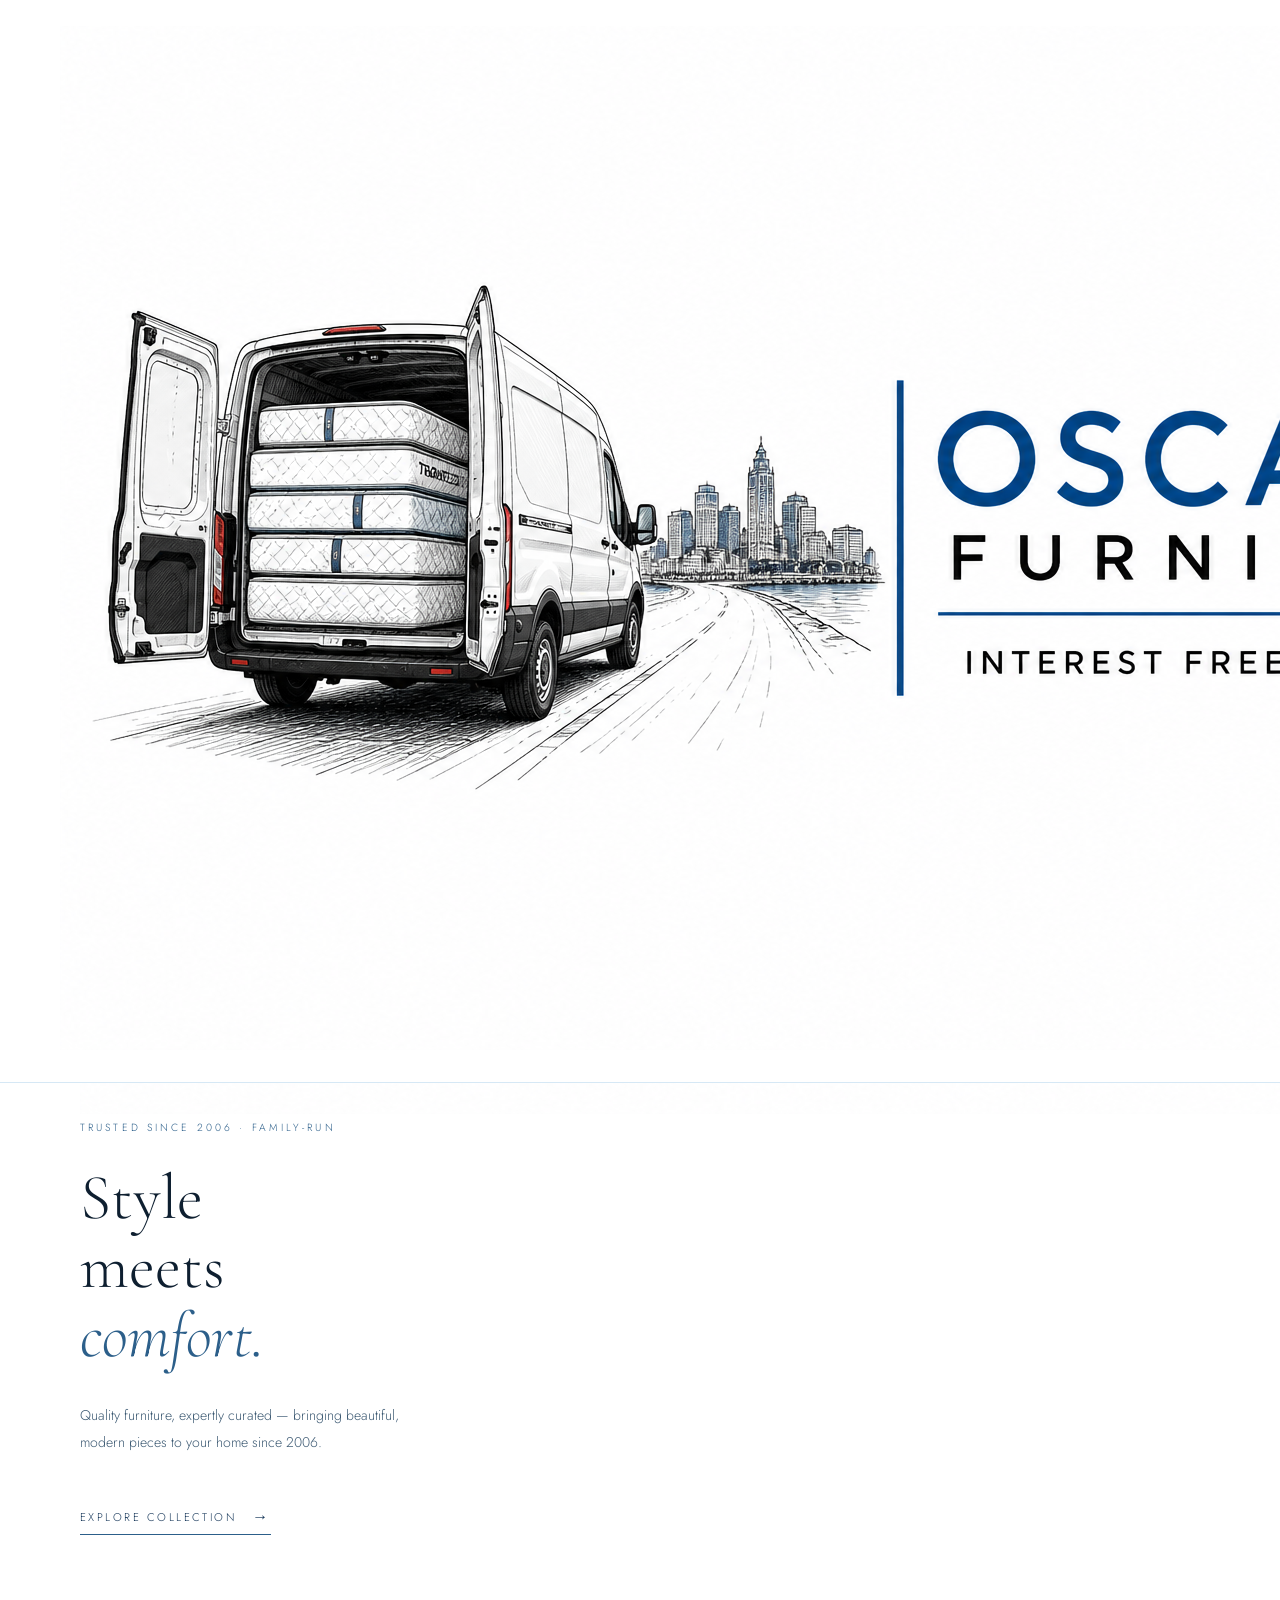
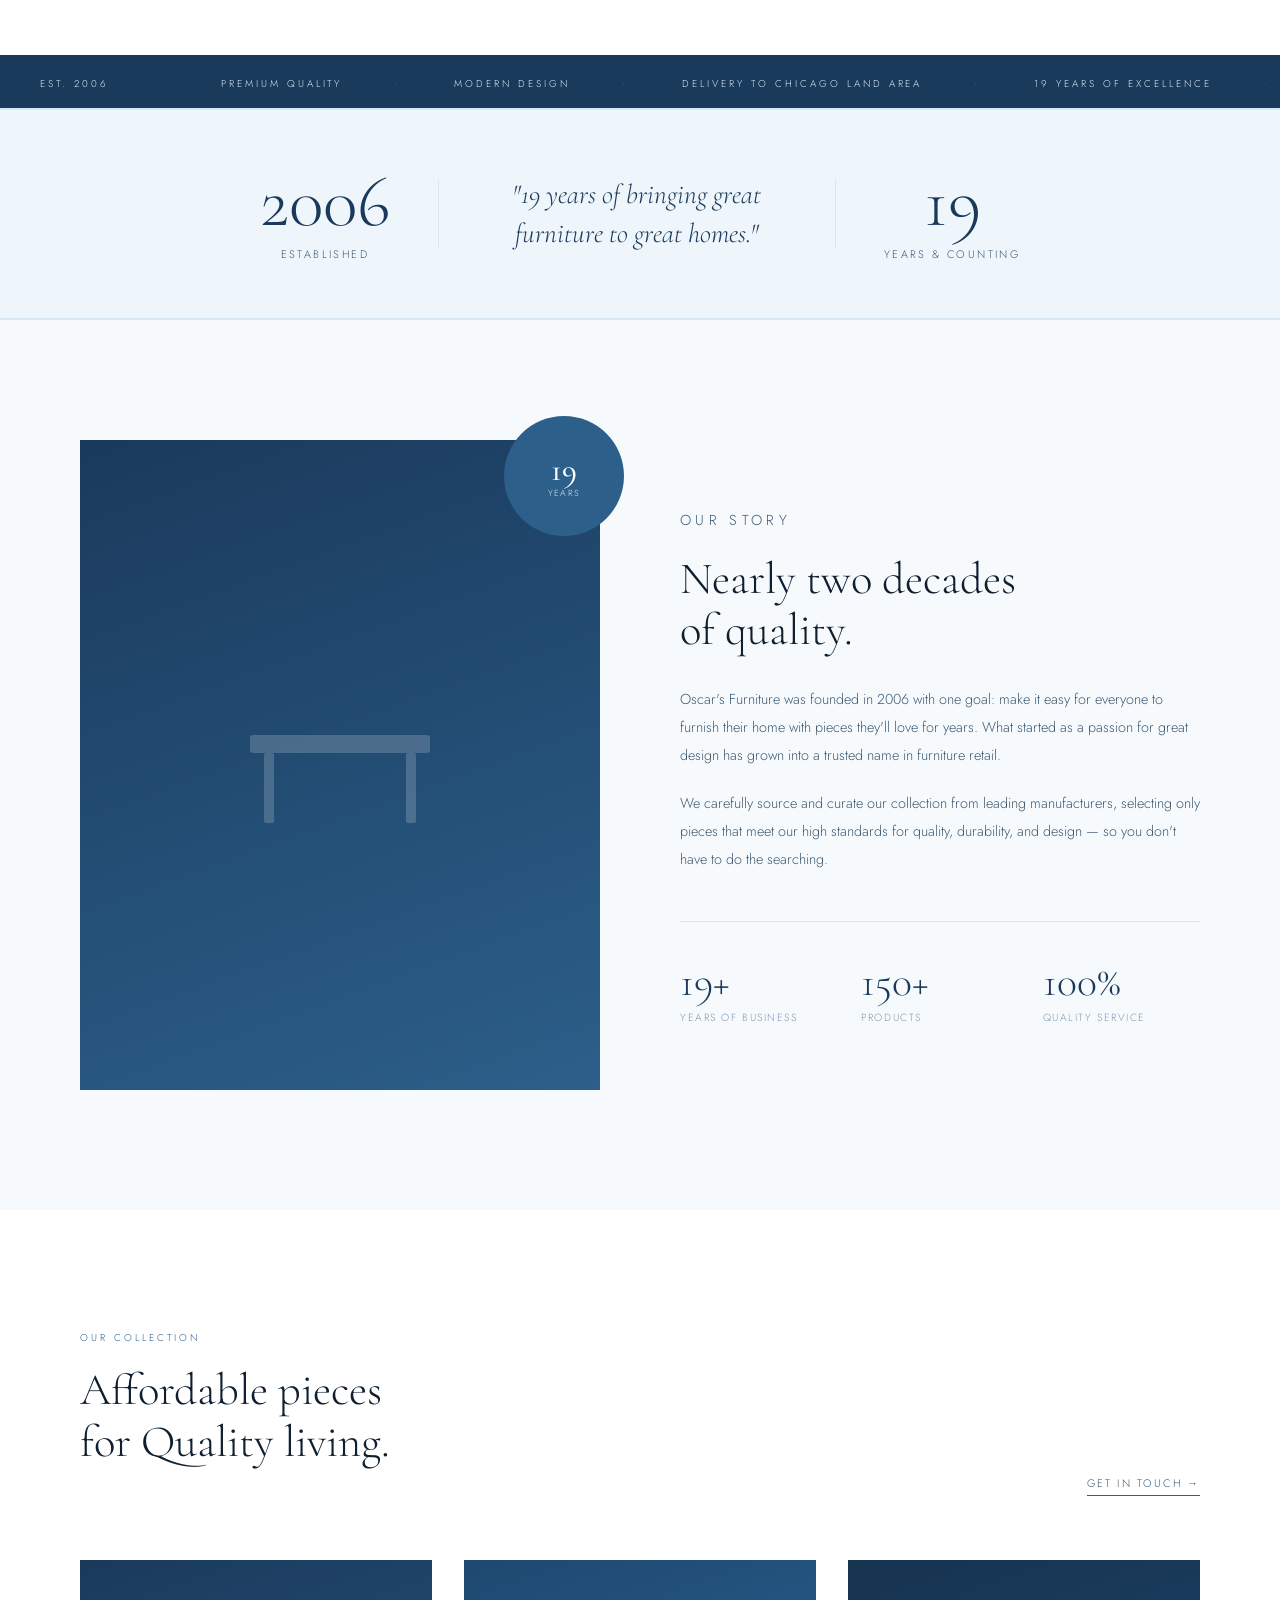
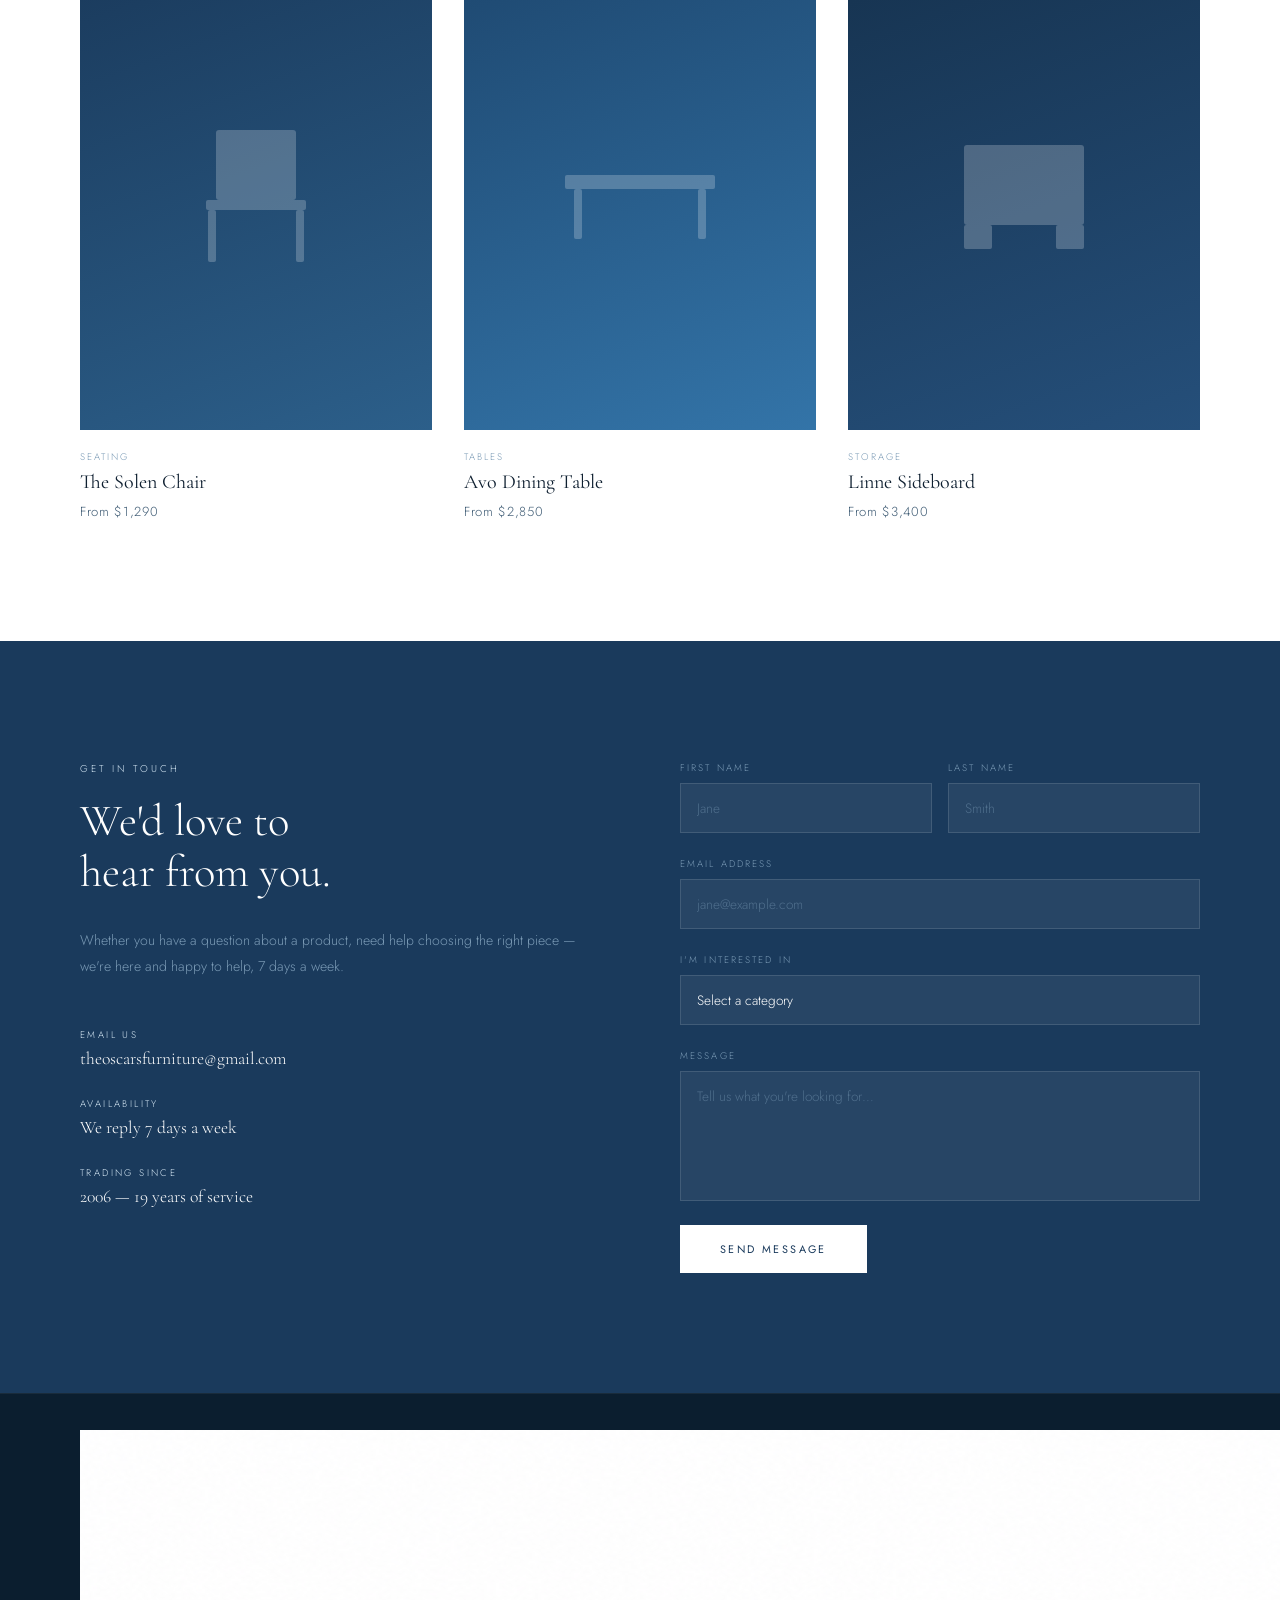
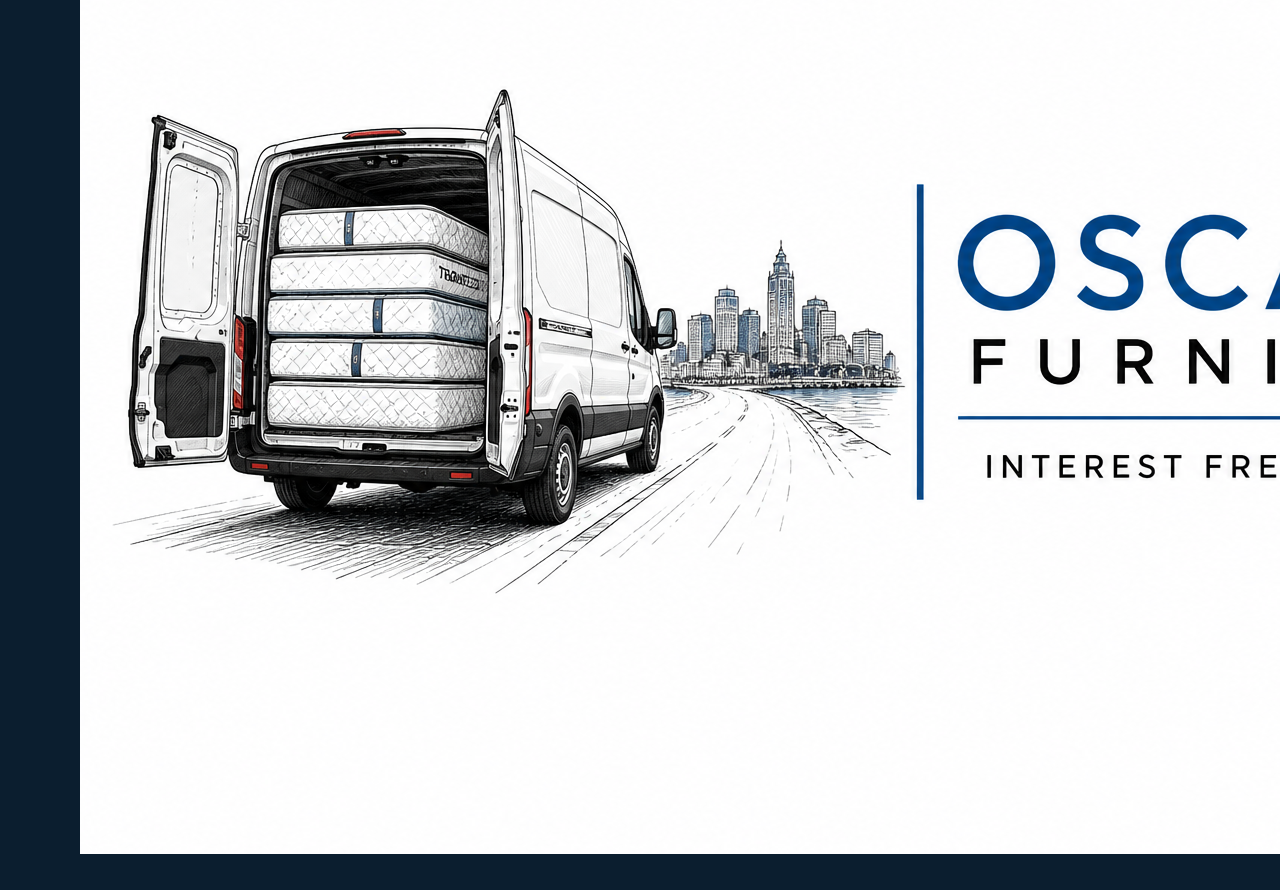
==== index.html @ 87dad777 "Update index.html" ====
<!DOCTYPE html>
<html lang="en">
<head>
  <meta charset="UTF-8" />
  <meta name="viewport" content="width=device-width, initial-scale=1.0"/>
  <title>Oscar's Furniture</title>
  <link href="https://fonts.googleapis.com/css2?family=Cormorant+Garamond:wght@300;400;500;600&family=Jost:wght@200;300;400&display=swap" rel="stylesheet"/>
  <link rel="stylesheet" href="styles.css"/>
</head>
<body>

  <!-- NAV -->
  <nav id="navbar">
    <a href="#home" class="nav-logo-link">
      <img src="Logo_png.png" alt="Oscar's Furniture" class="nav-logo-img"/>
    </a>
    <ul class="nav-links">
      <li><a href="#home">Home</a></li>
      <li><a href="#about">About</a></li>
      <li><a href="#products">Products</a></li>
      <li><a href="#contact">Contact</a></li>
    </ul>
  </nav>

  <!-- HERO -->
  <section id="home">
    <div class="hero-logo-banner">
      <!-- LEFT: Logo as the bold visual -->
      <div class="hero-logo-inner">
        <img src="Logo_png.png" alt="Oscar's Furniture — Interest Free Payments" class="hero-logo-img"/>
      </div>
      <!-- RIGHT: Text panel -->
      <div class="hero-logo-overlay-text">
        <p class="hero-eyebrow">Trusted Since 2006 · Family-Run</p>
        <h1 class="hero-title">Style<br>meets<br><em>comfort.</em></h1>
        <p class="hero-sub">Quality furniture, expertly curated — bringing beautiful, modern pieces to your home since 2006.</p>
        <a href="#products" class="hero-cta">Explore Collection</a>
      </div>
    </div>
  </section>

  <!-- MARQUEE -->
  <div class="marquee-wrap">
    <div class="marquee-track">
      <span>Est. 2006</span><span class="dot">·</span>
      <span>Premium Quality</span><span class="dot">·</span>
      <span>Modern Design</span><span class="dot">·</span>
      <span>Delivery To Chicago Land Area</span><span class="dot">·</span>
      <span>19 Years of Excellence</span><span class="dot">·</span>
      <span>Carefully Curated</span><span class="dot">·</span>
      <span>Interest Free Payments</span><span class="dot">·</span>
      <span>Delivery to the Wisconsin Area</span><span class="dot">·</span>
      <span>Est. 2006</span><span class="dot">·</span>
      <span>Premium Quality</span><span class="dot">·</span>
      <span>Modern Design</span><span class="dot">·</span>
      <span>Delivery To Chicago Land Area</span><span class="dot">·</span>
      <span>19 Years of Excellence</span><span class="dot">·</span>
      <span>Carefully Curated</span><span class="dot">·</span>
      <span>Interest Free Payments</span><span class="dot">·</span>
      <span>Delivery to the Wisconsin Area</span><span class="dot">·</span>
    </div>
  </div>

  <!-- 19 YEARS MILESTONE BANNER -->
  <div class="milestone-banner">
    <div>
      <div class="milestone-num">2006</div>
      <div class="milestone-text">Established</div>
    </div>
    <div class="milestone-divider"></div>
    <p class="milestone-tagline">"19 years of bringing great furniture to great homes."</p>
    <div class="milestone-divider"></div>
    <div>
      <div class="milestone-num">19</div>
      <div class="milestone-text">Years &amp; Counting</div>
    </div>
  </div>

  <!-- ABOUT -->
  <section id="about">
    <div class="about-visual reveal">
      <div class="about-img-block">
        <svg width="200" height="160" viewBox="0 0 200 160" fill="none" xmlns="http://www.w3.org/2000/svg">
          <rect x="10" y="50" width="180" height="18" rx="3" fill="#FFFFFF"/>
          <rect x="24" y="68" width="10" height="70" rx="2" fill="#FFFFFF"/>
          <rect x="166" y="68" width="10" height="70" rx="2" fill="#FFFFFF"/>
        </svg>
      </div>
      <div class="about-badge">
        19
        <small>Years</small>
      </div>
    </div>
    <div class="about-body">
      <p class="section-label reveal">Our Story</p>
      <h2 class="section-title reveal">Nearly two decades<br>of quality.</h2>
      <p class="reveal">Oscar's Furniture was founded in 2006 with one goal: make it easy for everyone to furnish their home with pieces they'll love for years. What started as a passion for great design has grown into a trusted name in furniture retail.</p>
      <p class="reveal">We carefully source and curate our collection from leading manufacturers, selecting only pieces that meet our high standards for quality, durability, and design — so you don't have to do the searching.</p>
      <div class="about-stats reveal">
        <div>
          <div class="stat-num">19+</div>
          <div class="stat-label">Years Of Business</div>
        </div>
        <div>
          <div class="stat-num">150+</div>
          <div class="stat-label">Products</div>
        </div>
        <div>
          <div class="stat-num">100%</div>
          <div class="stat-label">Quality Service</div>
        </div>
      </div>
    </div>
  </section>

  <!-- PRODUCTS -->
  <section id="products">
    <div class="products-header">
      <div>
        <p class="section-label reveal">Our Collection</p>
        <h2 class="section-title reveal">Affordable pieces<br>for Quality living.</h2>
      </div>
      <a href="#contact" class="view-all reveal">Get In Touch →</a>
    </div>
    <div class="products-grid">

      <div class="product-card reveal">
        <div class="product-img">
          <div class="product-img-inner">
            <svg width="120" height="150" viewBox="0 0 120 150" fill="none" xmlns="http://www.w3.org/2000/svg">
              <rect x="20" y="10" width="80" height="70" rx="3" fill="#FFFFFF"/>
              <rect x="10" y="80" width="100" height="10" rx="2" fill="#FFFFFF"/>
              <rect x="12" y="90" width="8" height="52" rx="2" fill="#FFFFFF"/>
              <rect x="100" y="90" width="8" height="52" rx="2" fill="#FFFFFF"/>
            </svg>
          </div>
          <div class="product-overlay"><span class="quick-view">View More</span></div>
        </div>
        <div class="product-info">
          <p class="product-cat">Seating</p>
          <p class="product-name">The Solen Chair</p>
          <p class="product-price">From $1,290</p>
        </div>
      </div>

      <div class="product-card reveal">
        <div class="product-img">
          <div class="product-img-inner">
            <svg width="160" height="100" viewBox="0 0 160 100" fill="none" xmlns="http://www.w3.org/2000/svg">
              <rect x="5" y="30" width="150" height="14" rx="2" fill="#FFFFFF"/>
              <rect x="14" y="44" width="8" height="50" rx="2" fill="#FFFFFF"/>
              <rect x="138" y="44" width="8" height="50" rx="2" fill="#FFFFFF"/>
            </svg>
          </div>
          <div class="product-overlay"><span class="quick-view">View More</span></div>
        </div>
        <div class="product-info">
          <p class="product-cat">Tables</p>
          <p class="product-name">Avo Dining Table</p>
          <p class="product-price">From $2,850</p>
        </div>
      </div>

      <div class="product-card reveal">
        <div class="product-img">
          <div class="product-img-inner">
            <svg width="140" height="120" viewBox="0 0 140 120" fill="none" xmlns="http://www.w3.org/2000/svg">
              <rect x="10" y="10" width="120" height="80" rx="3" fill="#FFFFFF"/>
              <rect x="10" y="90" width="28" height="24" rx="2" fill="#FFFFFF"/>
              <rect x="102" y="90" width="28" height="24" rx="2" fill="#FFFFFF"/>
            </svg>
          </div>
          <div class="product-overlay"><span class="quick-view">View More</span></div>
        </div>
        <div class="product-info">
          <p class="product-cat">Storage</p>
          <p class="product-name">Linne Sideboard</p>
          <p class="product-price">From $3,400</p>
        </div>
      </div>

    </div>
  </section>

  <!-- CONTACT -->
  <section id="contact">
    <div class="contact-left">
      <p class="section-label reveal">Get In Touch</p>
      <h2 class="section-title reveal">We'd love to<br>hear from you.</h2>
      <p class="contact-tagline reveal">Whether you have a question about a product, need help choosing the right piece — we're here and happy to help, 7 days a week.</p>
      <div class="contact-details">
        <div class="reveal">
          <p class="contact-item-label">Email Us</p>
          <p class="contact-item-val">theoscarsfurniture@gmail.com</p>
        </div>
        <div class="reveal">
          <p class="contact-item-label">Availability</p>
          <p class="contact-item-val">We reply 7 days a week</p>
        </div>
        <div class="reveal">
          <p class="contact-item-label">Trading Since</p>
          <p class="contact-item-val">2006 — 19 years of service</p>
        </div>
      </div>
    </div>
    <div class="contact-form reveal">
      <div class="form-row">
        <div class="form-group">
          <label for="fname">First Name</label>
          <input type="text" id="fname" placeholder="Jane"/>
        </div>
        <div class="form-group">
          <label for="lname">Last Name</label>
          <input type="text" id="lname" placeholder="Smith"/>
        </div>
      </div>
      <div class="form-group">
        <label for="email">Email Address</label>
        <input type="email" id="email" placeholder="jane@example.com"/>
      </div>
      <div class="form-group">
        <label for="interest">I'm interested in</label>
        <select id="interest">
          <option value="" disabled selected>Select a category</option>
          <option>Seating</option>
          <option>Dining Tables</option>
          <option>Storage</option>
          <option>Bedroom Furniture</option>
          <option>General Enquiry</option>
        </select>
      </div>
      <div class="form-group">
        <label for="message">Message</label>
        <textarea id="message" rows="5" placeholder="Tell us what you're looking for…"></textarea>
      </div>
      <button class="submit-btn" onclick="handleSubmit()">Send Message</button>
    </div>
  </section>

  <!-- FOOTER -->
  <footer>
    <img src="Logo_png.png" alt="Oscar's Furniture" class="footer-logo-img"/>
    <span class="footer-copy">© 2025 Oscar's Furniture. Est. 2006. All rights reserved.</span>
    <div class="footer-links">
      <a href="#home">Home</a>
      <a href="#about">About</a>
      <a href="#products">Products</a>
      <a href="#contact">Contact</a>
    </div>
  </footer>

  <script>
    const navbar = document.getElementById('navbar');
    window.addEventListener('scroll', () => {
      navbar.classList.toggle('scrolled', window.scrollY > 60);
    });

    const reveals = document.querySelectorAll('.reveal');
    const observer = new IntersectionObserver((entries) => {
      entries.forEach((entry, i) => {
        if (entry.isIntersecting) {
          setTimeout(() => entry.target.classList.add('visible'), i * 80);
          observer.unobserve(entry.target);
        }
      });
    }, { threshold: 0.12 });
    reveals.forEach(el => observer.observe(el));

    function handleSubmit() {
      const email = document.getElementById('email').value;
      const fname = document.getElementById('fname').value;
      if (!fname || !email) {
        alert('Please fill in your name and email.');
        return;
      }
      alert("Thanks for reaching out! We'll get back to you as soon as possible.");
    }
  </script>

</body>
</html>
---- styles.css ----
*, *::before, *::after { margin: 0; padding: 0; box-sizing: border-box; }

:root {
  --blue-deep:   #1A3A5C;
  --blue-mid:    #2C5F8A;
  --blue-light:  #D6E8F5;
  --blue-pale:   #EEF5FB;
  --white:       #FFFFFF;
  --off-white:   #F7FAFD;
  --text-dark:   #0E1F30;
  --text-mid:    #3D5A73;
  --text-muted:  #7A9AB5;
}

html { scroll-behavior: smooth; }

body {
  font-family: 'Jost', sans-serif;
  background: var(--white);
  color: var(--text-dark);
  font-weight: 300;
  overflow-x: hidden;
}

/* ── NAV ── */
nav {
  position: fixed;
  top: 0; left: 0; right: 0;
  z-index: 100;
  display: flex;
  justify-content: space-between;
  align-items: center;
  padding: 26px 60px;
  background: rgba(255,255,255,0.95);
  backdrop-filter: blur(14px);
  border-bottom: 1px solid var(--blue-light);
  transition: padding 0.4s ease;
}
nav.scrolled { padding: 16px 60px; }

.nav-logo {
  font-family: 'Cormorant Garamond', serif;
  font-size: 1.5rem;
  font-weight: 500;
  letter-spacing: 0.15em;
  text-transform: uppercase;
  color: var(--blue-deep);
  text-decoration: none;
}

.nav-links { display: flex; gap: 44px; list-style: none; }
.nav-links a {
  text-decoration: none;
  font-size: 0.72rem;
  letter-spacing: 0.2em;
  text-transform: uppercase;
  color: var(--text-mid);
  transition: color 0.3s;
}
.nav-links a:hover { color: var(--blue-mid); }

/* ── HERO ── */
#home {
  min-height: 100vh;
  display: grid;
  grid-template-columns: 1fr 1fr;
  padding-top: 90px;
}

.hero-left {
  display: flex;
  flex-direction: column;
  justify-content: center;
  padding: 80px 60px 80px 80px;
  background: var(--white);
}

.hero-eyebrow {
  font-size: 0.65rem;
  letter-spacing: 0.3em;
  text-transform: uppercase;
  color: var(--blue-mid);
  margin-bottom: 28px;
  opacity: 0;
  animation: fadeUp 0.9s 0.2s forwards;
}

.hero-title {
  font-family: 'Cormorant Garamond', serif;
  font-size: clamp(3.2rem, 5vw, 5.5rem);
  font-weight: 300;
  line-height: 1.08;
  color: var(--text-dark);
  margin-bottom: 32px;
  opacity: 0;
  animation: fadeUp 0.9s 0.4s forwards;
}
.hero-title em { font-style: italic; color: var(--blue-mid); }

.hero-sub {
  font-size: 0.88rem;
  line-height: 1.9;
  color: var(--text-mid);
  max-width: 340px;
  margin-bottom: 48px;
  opacity: 0;
  animation: fadeUp 0.9s 0.6s forwards;
}

.hero-cta {
  display: inline-flex;
  align-items: center;
  gap: 16px;
  text-decoration: none;
  font-size: 0.7rem;
  letter-spacing: 0.22em;
  text-transform: uppercase;
  color: var(--blue-deep);
  border-bottom: 1px solid var(--blue-mid);
  padding-bottom: 6px;
  transition: gap 0.3s, color 0.3s;
  opacity: 0;
  animation: fadeUp 0.9s 0.8s forwards;
  width: fit-content;
}
.hero-cta:hover { gap: 26px; color: var(--blue-mid); }
.hero-cta::after { content: '→'; font-size: 1rem; }

.hero-right {
  position: relative;
  overflow: hidden;
  background: linear-gradient(145deg, #1A3A5C 0%, #2C5F8A 60%, #3A7AB5 100%);
  opacity: 0;
  animation: fadeIn 1.2s 0.3s forwards;
}

.hero-img-placeholder {
  width: 100%;
  height: 100%;
  display: flex;
  align-items: center;
  justify-content: center;
}
.hero-img-placeholder svg { opacity: 0.18; }

.hero-tag {
  position: absolute;
  bottom: 48px;
  left: -1px;
  background: var(--white);
  color: var(--blue-deep);
  padding: 18px 28px;
  font-size: 0.65rem;
  letter-spacing: 0.2em;
  text-transform: uppercase;
}
.hero-tag span {
  display: block;
  font-family: 'Cormorant Garamond', serif;
  font-size: 1.5rem;
  letter-spacing: 0.05em;
  margin-top: 4px;
  font-weight: 500;
  color: var(--blue-mid);
}

/* ── MARQUEE ── */
.marquee-wrap {
  background: var(--blue-deep);
  padding: 15px 0;
  overflow: hidden;
  white-space: nowrap;
}
.marquee-track {
  display: inline-block;
  animation: marquee 24s linear infinite;
}
.marquee-track span {
  font-size: 0.62rem;
  letter-spacing: 0.3em;
  text-transform: uppercase;
  color: var(--blue-light);
  margin: 0 40px;
}
.marquee-track span.dot {
  color: rgba(255,255,255,0.35);
  letter-spacing: 0;
  margin: 0 12px;
}

/* ── MILESTONE BANNER ── */
.milestone-banner {
  background: var(--blue-pale);
  border-top: 2px solid var(--blue-light);
  border-bottom: 2px solid var(--blue-light);
  padding: 56px 80px;
  display: flex;
  align-items: center;
  justify-content: center;
  gap: 48px;
  text-align: center;
}
.milestone-divider { width: 1px; height: 70px; background: var(--blue-light); }
.milestone-num {
  font-family: 'Cormorant Garamond', serif;
  font-size: 4.5rem;
  font-weight: 300;
  color: var(--blue-deep);
  line-height: 1;
}
.milestone-text {
  font-size: 0.68rem;
  letter-spacing: 0.22em;
  text-transform: uppercase;
  color: var(--text-mid);
  margin-top: 8px;
}
.milestone-tagline {
  font-family: 'Cormorant Garamond', serif;
  font-size: 1.7rem;
  font-weight: 300;
  color: var(--blue-deep);
  font-style: italic;
  max-width: 300px;
  line-height: 1.45;
}

/* ── SECTION BASE ── */
section { padding: 120px 80px; }

.section-label {
  font-size: 0.62rem;
  letter-spacing: 0.3em;
  text-transform: uppercase;
  color: var(--blue-mid);
  margin-bottom: 20px;
}

.section-title {
  font-family: 'Cormorant Garamond', serif;
  font-size: clamp(2.2rem, 3.5vw, 3.6rem);
  font-weight: 300;
  line-height: 1.15;
  color: var(--text-dark);
  margin-bottom: 28px;
}

/* ── ABOUT ── */
#about {
  background: var(--off-white);
  display: grid;
  grid-template-columns: 1fr 1fr;
  gap: 80px;
  align-items: center;
}

.about-visual { position: relative; }

.about-img-block {
  width: 100%;
  aspect-ratio: 4/5;
  background: linear-gradient(160deg, #1A3A5C 0%, #2C5F8A 100%);
  display: flex;
  align-items: center;
  justify-content: center;
}
.about-img-block svg { opacity: 0.18; }

.about-badge {
  position: absolute;
  top: -24px;
  right: -24px;
  width: 120px;
  height: 120px;
  background: var(--blue-mid);
  border-radius: 50%;
  display: flex;
  flex-direction: column;
  align-items: center;
  justify-content: center;
  font-family: 'Cormorant Garamond', serif;
  color: var(--white);
  font-size: 2rem;
  font-weight: 500;
  line-height: 1;
}
.about-badge small {
  font-family: 'Jost', sans-serif;
  font-size: 0.55rem;
  letter-spacing: 0.15em;
  text-transform: uppercase;
  font-weight: 300;
  margin-top: 3px;
  color: var(--blue-light);
}

.about-body p {
  font-size: 0.9rem;
  line-height: 1.95;
  color: var(--text-mid);
  margin-bottom: 20px;
}

.about-stats {
  display: grid;
  grid-template-columns: repeat(3, 1fr);
  gap: 24px;
  margin-top: 48px;
  padding-top: 40px;
  border-top: 1px solid var(--blue-light);
}
.stat-num {
  font-family: 'Cormorant Garamond', serif;
  font-size: 2.6rem;
  font-weight: 300;
  color: var(--blue-deep);
  line-height: 1;
}
.stat-label {
  font-size: 0.65rem;
  letter-spacing: 0.15em;
  text-transform: uppercase;
  color: var(--text-muted);
  margin-top: 6px;
}

/* ── PRODUCTS ── */
#products { background: var(--white); }

.products-header {
  display: flex;
  justify-content: space-between;
  align-items: flex-end;
  margin-bottom: 64px;
}

.view-all {
  font-size: 0.68rem;
  letter-spacing: 0.2em;
  text-transform: uppercase;
  color: var(--text-mid);
  text-decoration: none;
  border-bottom: 1px solid var(--blue-mid);
  padding-bottom: 4px;
  transition: color 0.3s;
}
.view-all:hover { color: var(--blue-mid); }

.products-grid {
  display: grid;
  grid-template-columns: repeat(3, 1fr);
  gap: 32px;
}

.product-card { cursor: pointer; }

.product-img {
  width: 100%;
  aspect-ratio: 3/4;
  display: flex;
  align-items: center;
  justify-content: center;
  overflow: hidden;
  position: relative;
  transition: transform 0.5s ease;
}
.product-card:hover .product-img { transform: scale(1.02); }

.product-img-inner {
  width: 100%;
  height: 100%;
  display: flex;
  align-items: center;
  justify-content: center;
}
.product-img-inner svg { opacity: 0.22; transition: opacity 0.4s; }
.product-card:hover .product-img-inner svg { opacity: 0.32; }

.product-card:nth-child(1) .product-img { background: linear-gradient(160deg, #1A3A5C, #2C5F8A); }
.product-card:nth-child(2) .product-img { background: linear-gradient(160deg, #1E4870, #3374A8); }
.product-card:nth-child(3) .product-img { background: linear-gradient(160deg, #163350, #254F7A); }

.product-overlay {
  position: absolute;
  bottom: 0; left: 0; right: 0;
  padding: 20px;
  background: linear-gradient(to top, rgba(14,31,48,0.7) 0%, transparent 100%);
  opacity: 0;
  transition: opacity 0.4s;
  display: flex;
  justify-content: flex-end;
}
.product-card:hover .product-overlay { opacity: 1; }

.quick-view {
  font-size: 0.6rem;
  letter-spacing: 0.2em;
  text-transform: uppercase;
  color: var(--white);
  border: 1px solid rgba(255,255,255,0.5);
  padding: 8px 14px;
}

.product-info { padding: 20px 0 0; }
.product-cat {
  font-size: 0.6rem;
  letter-spacing: 0.2em;
  text-transform: uppercase;
  color: var(--text-muted);
  margin-bottom: 6px;
}
.product-name {
  font-family: 'Cormorant Garamond', serif;
  font-size: 1.25rem;
  font-weight: 400;
  color: var(--text-dark);
  margin-bottom: 8px;
}
.product-price {
  font-size: 0.82rem;
  color: var(--text-mid);
  letter-spacing: 0.05em;
}

/* ── CONTACT ── */
#contact {
  background: var(--blue-deep);
  display: grid;
  grid-template-columns: 1fr 1fr;
  gap: 80px;
  align-items: start;
}
#contact .section-title { color: var(--white); }
#contact .section-label { color: var(--blue-light); }

.contact-tagline {
  font-size: 0.88rem;
  line-height: 1.9;
  color: var(--text-muted);
  margin-bottom: 48px;
}

.contact-details { display: flex; flex-direction: column; gap: 28px; }

.contact-item-label {
  font-size: 0.6rem;
  letter-spacing: 0.25em;
  text-transform: uppercase;
  color: var(--blue-light);
  margin-bottom: 6px;
}
.contact-item-val {
  font-family: 'Cormorant Garamond', serif;
  font-size: 1.1rem;
  color: var(--white);
  font-weight: 300;
}

.contact-form { display: flex; flex-direction: column; gap: 24px; }
.form-row { display: grid; grid-template-columns: 1fr 1fr; gap: 16px; }
.form-group { display: flex; flex-direction: column; gap: 8px; }

.form-group label {
  font-size: 0.6rem;
  letter-spacing: 0.22em;
  text-transform: uppercase;
  color: var(--text-muted);
}

.form-group input,
.form-group textarea,
.form-group select {
  background: rgba(255,255,255,0.06);
  border: 1px solid rgba(255,255,255,0.12);
  color: var(--white);
  padding: 14px 16px;
  font-family: 'Jost', sans-serif;
  font-size: 0.85rem;
  font-weight: 300;
  outline: none;
  transition: border-color 0.3s;
  resize: none;
  appearance: none;
}
.form-group input::placeholder,
.form-group textarea::placeholder { color: rgba(122,154,181,0.5); }
.form-group input:focus,
.form-group textarea:focus,
.form-group select:focus { border-color: var(--blue-light); }
.form-group select option { background: var(--blue-deep); }

.submit-btn {
  align-self: flex-start;
  background: var(--white);
  color: var(--blue-deep);
  border: none;
  padding: 16px 40px;
  font-family: 'Jost', sans-serif;
  font-size: 0.68rem;
  letter-spacing: 0.22em;
  text-transform: uppercase;
  cursor: pointer;
  font-weight: 400;
  transition: background 0.3s, transform 0.2s;
}
.submit-btn:hover { background: var(--blue-light); transform: translateY(-1px); }

/* ── FOOTER ── */
footer {
  background: #0B1E2F;
  padding: 36px 80px;
  display: flex;
  justify-content: space-between;
  align-items: center;
  border-top: 1px solid rgba(255,255,255,0.06);
}
.footer-logo {
  font-family: 'Cormorant Garamond', serif;
  font-size: 1.1rem;
  letter-spacing: 0.2em;
  text-transform: uppercase;
  color: var(--white);
  font-weight: 400;
}
.footer-copy {
  font-size: 0.65rem;
  letter-spacing: 0.1em;
  color: var(--text-muted);
}
.footer-links { display: flex; gap: 28px; }
.footer-links a {
  font-size: 0.62rem;
  letter-spacing: 0.18em;
  text-transform: uppercase;
  color: var(--text-muted);
  text-decoration: none;
  transition: color 0.3s;
}
.footer-links a:hover { color: var(--blue-light); }

/* ── ANIMATIONS ── */
@keyframes fadeUp {
  from { opacity: 0; transform: translateY(28px); }
  to   { opacity: 1; transform: translateY(0); }
}
@keyframes fadeIn {
  from { opacity: 0; }
  to   { opacity: 1; }
}
@keyframes marquee {
  from { transform: translateX(0); }
  to   { transform: translateX(-50%); }
}

.reveal {
  opacity: 0;
  transform: translateY(36px);
  transition: opacity 0.8s ease, transform 0.8s ease;
}
.reveal.visible {
  opacity: 1;
  transform: translateY(0);
}

/* ── RESPONSIVE ── */
@media (max-width: 900px) {
  nav { padding: 20px 24px; }
  nav.scrolled { padding: 13px 24px; }
  .nav-links { gap: 22px; }
  #home { grid-template-columns: 1fr; min-height: auto; }
  .hero-left { padding: 60px 28px; }
  .hero-right { height: 60vw; }
  .milestone-banner { flex-direction: column; gap: 24px; padding: 40px 28px; }
  .milestone-divider { width: 60px; height: 1px; }
  #about { grid-template-columns: 1fr; padding: 80px 28px; gap: 40px; }
  .about-badge { top: -16px; right: 0; }
  #products { padding: 80px 28px; }
  .products-grid { grid-template-columns: 1fr 1fr; gap: 20px; }
  .products-header { flex-direction: column; align-items: flex-start; gap: 16px; }
  #contact { grid-template-columns: 1fr; padding: 80px 28px; gap: 48px; }
  .form-row { grid-template-columns: 1fr; }
  footer { flex-direction: column; gap: 18px; text-align: center; padding: 28px 24px; }
  section { padding: 80px 28px; }
}
@media (max-width: 560px) {
  .products-grid { grid-template-columns: 1fr; }
  .nav-links { display: none; }
}
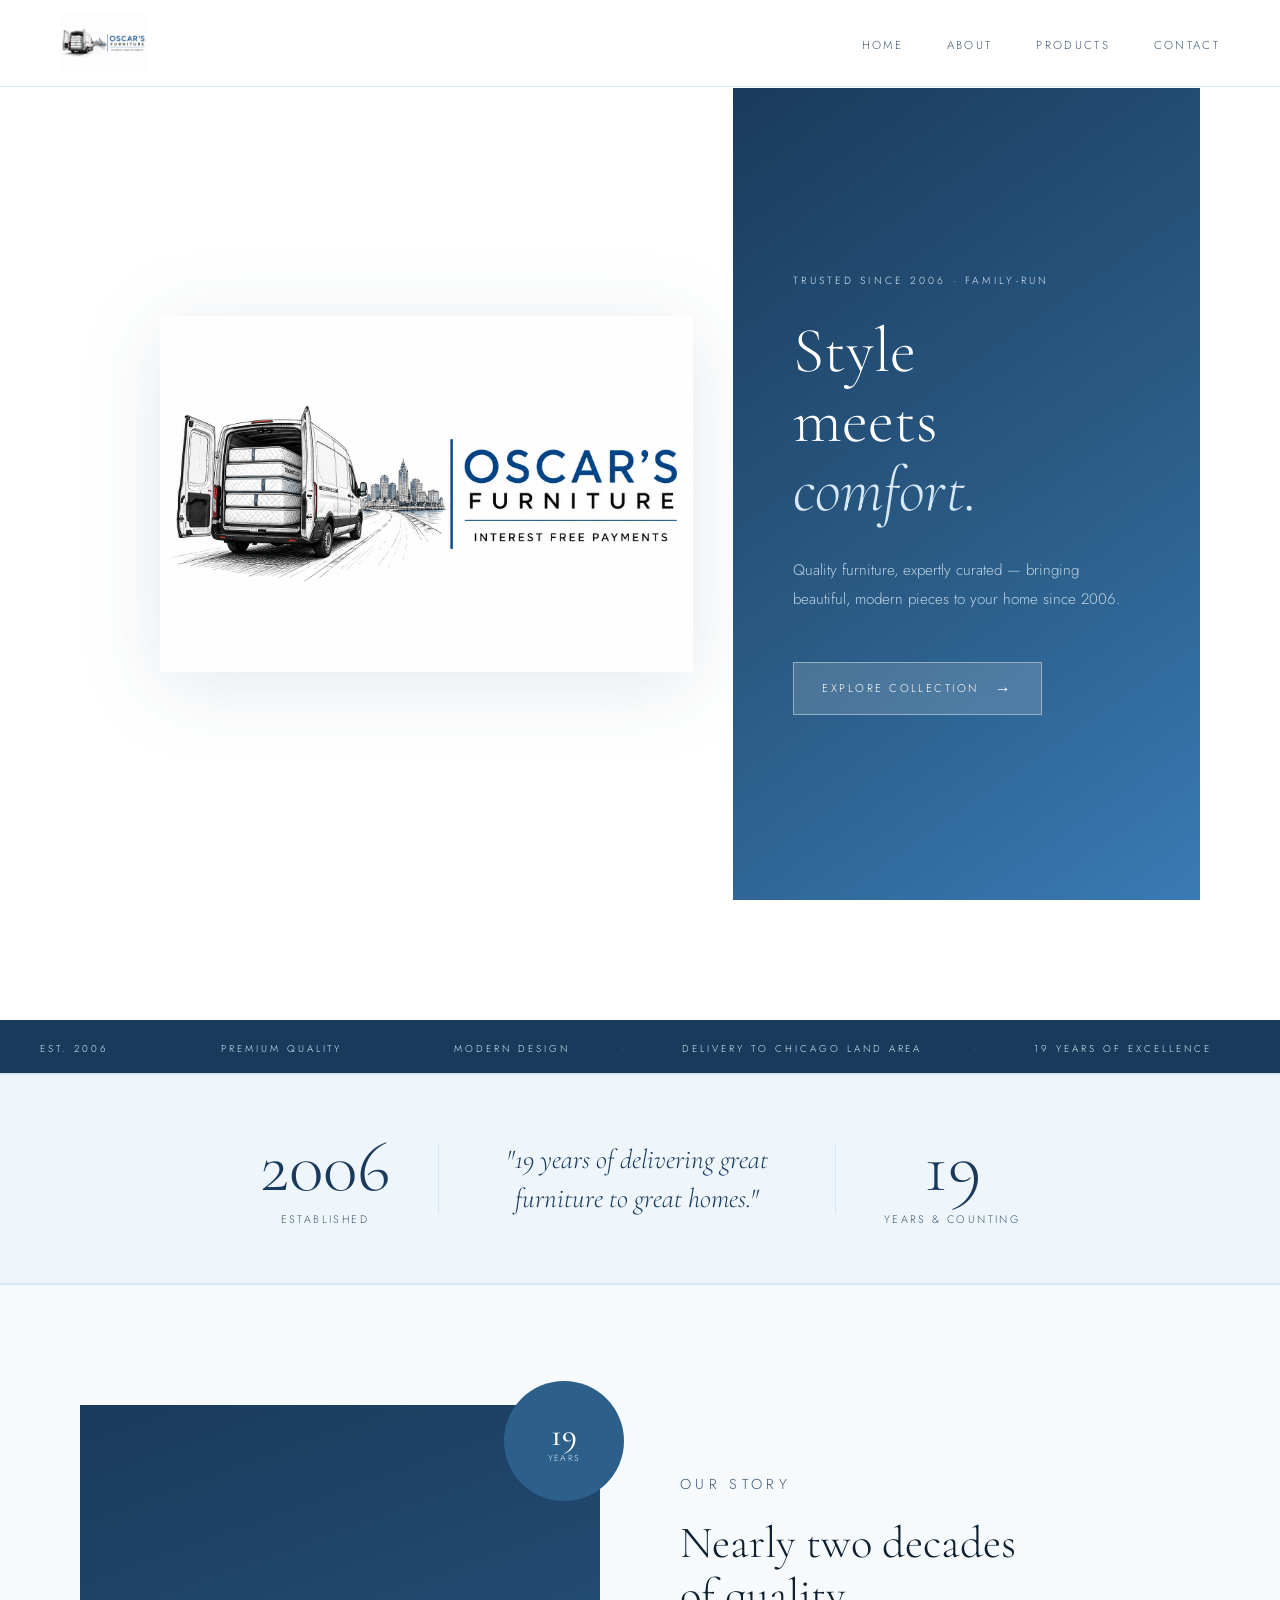
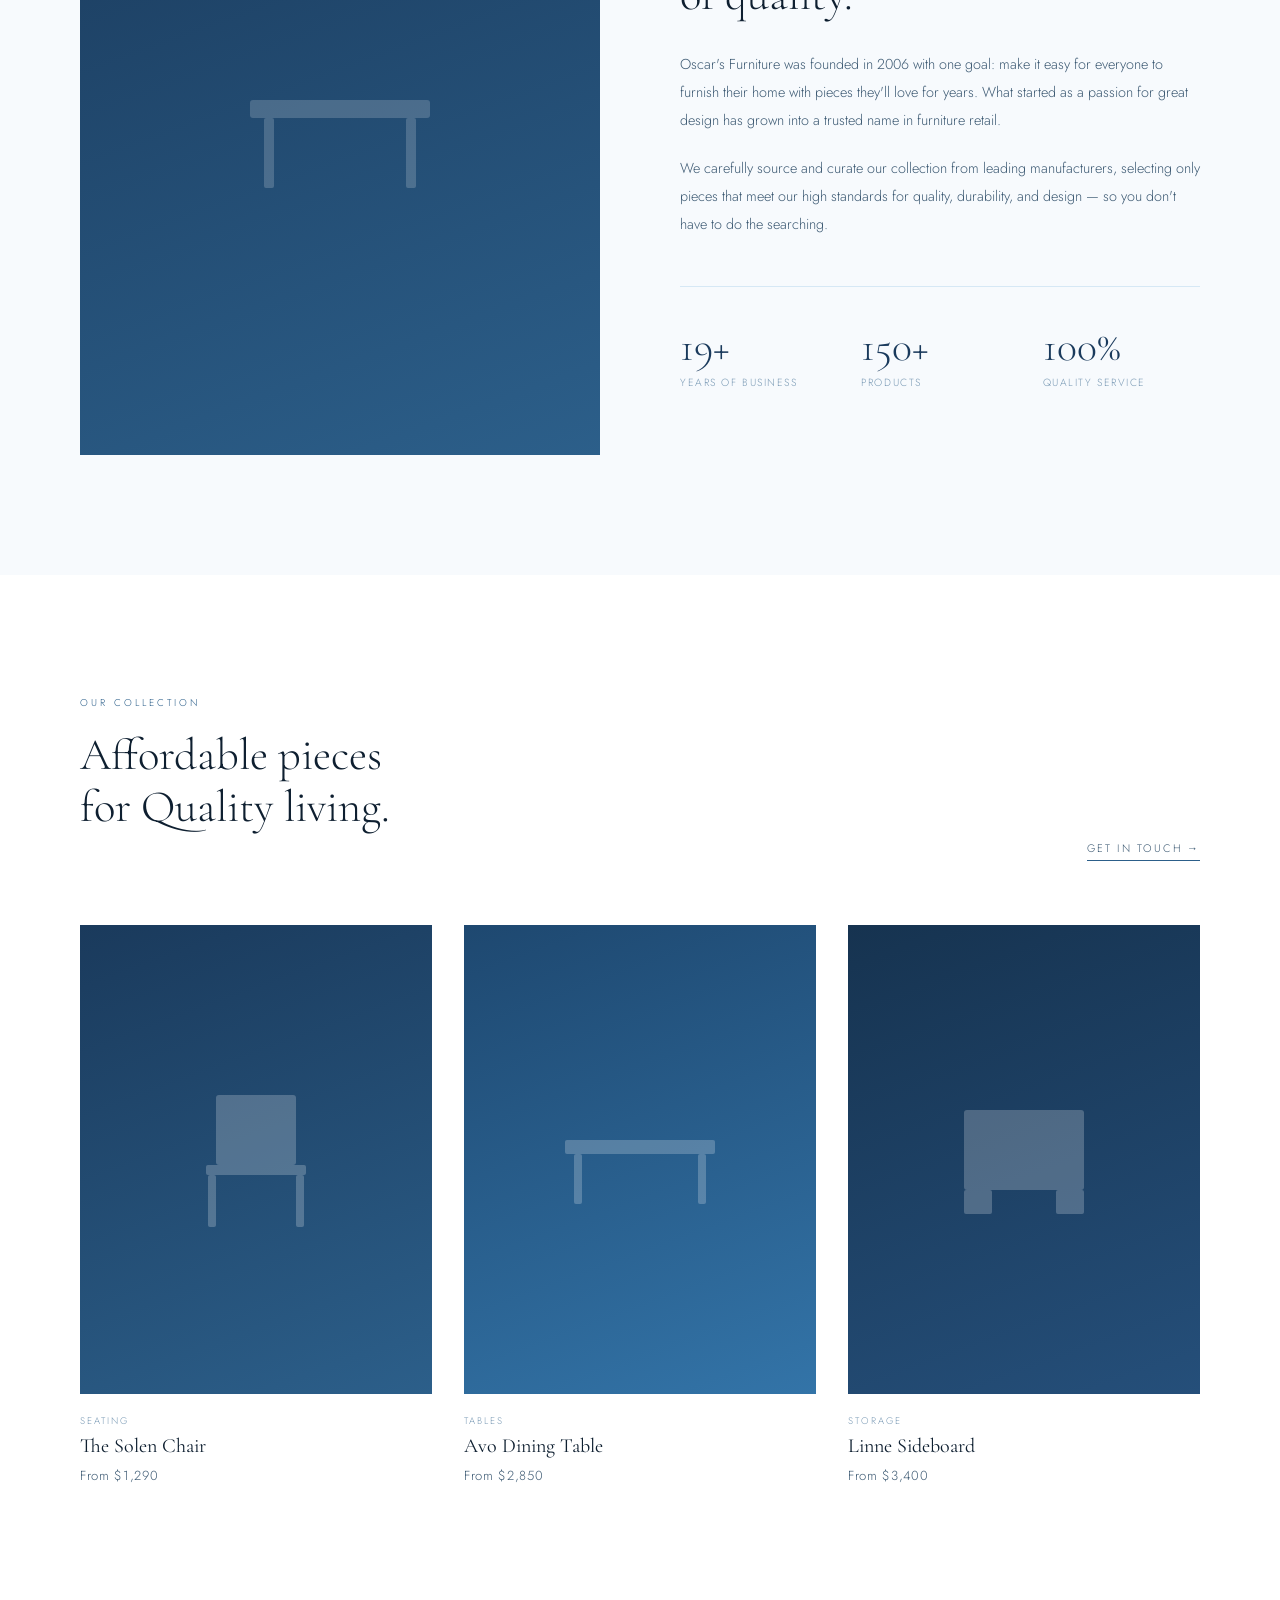
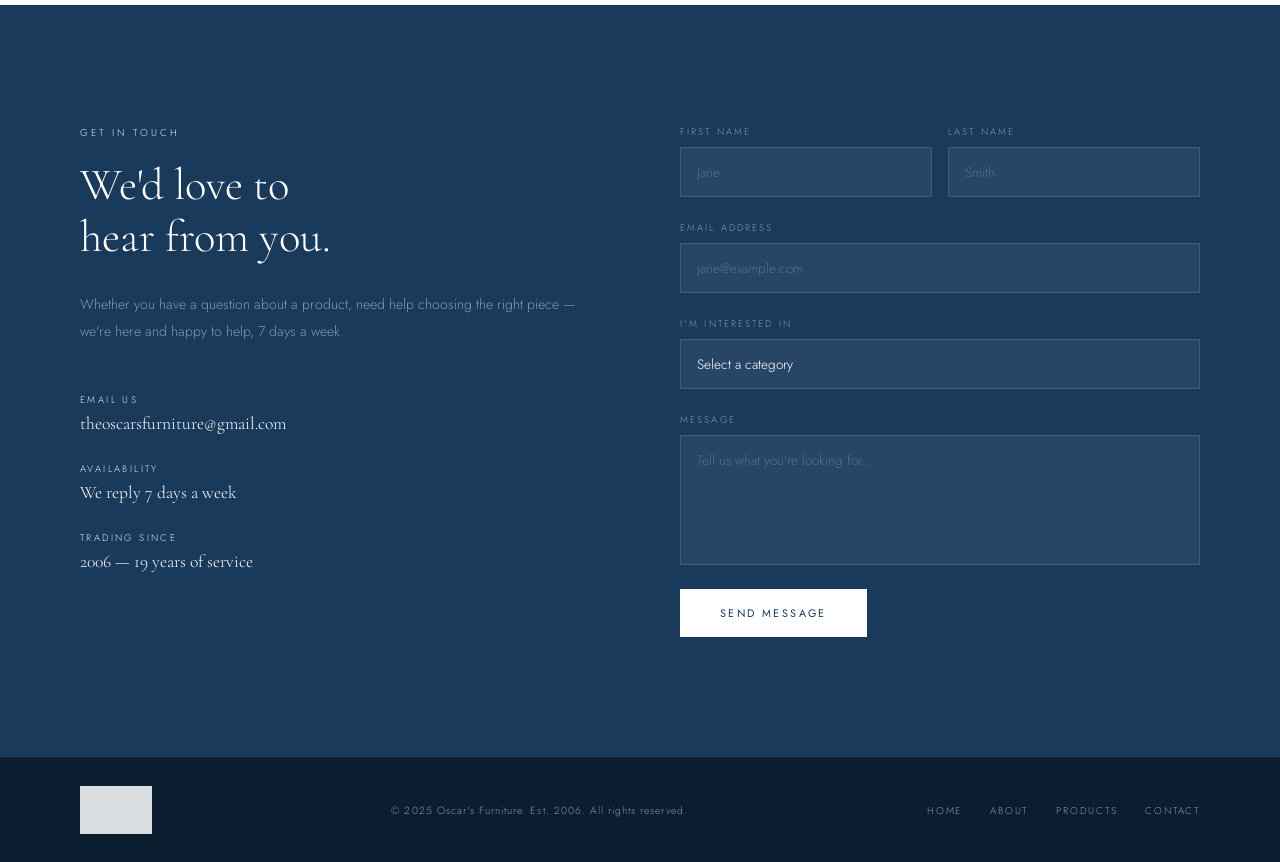
==== commit 3f10ab66: "Update index.html" ====
--- a/index.html
+++ b/index.html
@@ -68,7 +68,7 @@
       <div class="milestone-text">Established</div>
     </div>
     <div class="milestone-divider"></div>
-    <p class="milestone-tagline">"19 years of bringing great furniture to great homes."</p>
+    <p class="milestone-tagline">"19 years of delivering great furniture to great homes."</p>
     <div class="milestone-divider"></div>
     <div>
       <div class="milestone-num">19</div>
--- a/styles.css
+++ b/styles.css
@@ -30,23 +30,24 @@
   display: flex;
   justify-content: space-between;
   align-items: center;
-  padding: 26px 60px;
-  background: rgba(255,255,255,0.95);
+  padding: 14px 60px;
+  background: rgba(255,255,255,0.97);
   backdrop-filter: blur(14px);
   border-bottom: 1px solid var(--blue-light);
   transition: padding 0.4s ease;
 }
-nav.scrolled { padding: 16px 60px; }
-
-.nav-logo {
-  font-family: 'Cormorant Garamond', serif;
-  font-size: 1.5rem;
-  font-weight: 500;
-  letter-spacing: 0.15em;
-  text-transform: uppercase;
-  color: var(--blue-deep);
-  text-decoration: none;
-}
+nav.scrolled { padding: 8px 60px; }
+
+/* Logo image in nav */
+.nav-logo-link { display: flex; align-items: center; text-decoration: none; }
+
+.nav-logo-img {
+  height: 58px;
+  width: auto;
+  object-fit: contain;
+  transition: height 0.4s ease;
+}
+nav.scrolled .nav-logo-img { height: 44px; }
 
 .nav-links { display: flex; gap: 44px; list-style: none; }
 .nav-links a {
@@ -61,28 +62,59 @@
 
 /* ── HERO ── */
 #home {
-  min-height: 100vh;
+  padding-top: 88px;
+  background: var(--white);
+}
+
+.hero-logo-banner {
+  width: 100%;
+  min-height: calc(100vh - 88px);
   display: grid;
-  grid-template-columns: 1fr 1fr;
-  padding-top: 90px;
-}
-
-.hero-left {
+  grid-template-columns: 1.4fr 1fr;
+  align-items: center;
+  overflow: hidden;
+}
+
+/* Left: logo as the bold visual */
+.hero-logo-inner {
+  background: var(--white);
+  display: flex;
+  align-items: center;
+  justify-content: center;
+  padding: 60px 40px 60px 80px;
+  opacity: 0;
+  animation: fadeIn 1s 0.2s forwards;
+}
+
+.hero-logo-img {
+  width: 100%;
+  max-width: 700px;
+  height: auto;
+  object-fit: contain;
+  filter: drop-shadow(0 12px 40px rgba(26,58,92,0.12));
+}
+
+/* Right: blue text panel */
+.hero-logo-overlay-text {
+  background: linear-gradient(145deg, #1A3A5C 0%, #2C5F8A 60%, #3A7AB5 100%);
+  height: 100%;
+  min-height: calc(100vh - 88px);
   display: flex;
   flex-direction: column;
   justify-content: center;
-  padding: 80px 60px 80px 80px;
-  background: var(--white);
+  padding: 80px 60px;
+  opacity: 0;
+  animation: fadeIn 1s 0.5s forwards;
 }
 
 .hero-eyebrow {
   font-size: 0.65rem;
   letter-spacing: 0.3em;
   text-transform: uppercase;
-  color: var(--blue-mid);
+  color: var(--blue-light);
   margin-bottom: 28px;
   opacity: 0;
-  animation: fadeUp 0.9s 0.2s forwards;
+  animation: fadeUp 0.9s 0.7s forwards;
 }
 
 .hero-title {
@@ -90,21 +122,21 @@
   font-size: clamp(3.2rem, 5vw, 5.5rem);
   font-weight: 300;
   line-height: 1.08;
-  color: var(--text-dark);
+  color: var(--white);
   margin-bottom: 32px;
   opacity: 0;
-  animation: fadeUp 0.9s 0.4s forwards;
-}
-.hero-title em { font-style: italic; color: var(--blue-mid); }
+  animation: fadeUp 0.9s 0.8s forwards;
+}
+.hero-title em { font-style: italic; color: var(--blue-light); }
 
 .hero-sub {
-  font-size: 0.88rem;
+  font-size: 0.95rem;
   line-height: 1.9;
-  color: var(--text-mid);
+  color: rgba(214,232,245,0.85);
   max-width: 340px;
   margin-bottom: 48px;
   opacity: 0;
-  animation: fadeUp 0.9s 0.6s forwards;
+  animation: fadeUp 0.9s 0.9s forwards;
 }
 
 .hero-cta {
@@ -115,54 +147,17 @@
   font-size: 0.7rem;
   letter-spacing: 0.22em;
   text-transform: uppercase;
-  color: var(--blue-deep);
-  border-bottom: 1px solid var(--blue-mid);
-  padding-bottom: 6px;
-  transition: gap 0.3s, color 0.3s;
-  opacity: 0;
-  animation: fadeUp 0.9s 0.8s forwards;
+  color: var(--white);
+  background: rgba(255,255,255,0.15);
+  border: 1px solid rgba(255,255,255,0.4);
+  padding: 14px 28px;
+  transition: gap 0.3s, background 0.3s;
+  opacity: 0;
+  animation: fadeUp 0.9s 1.1s forwards;
   width: fit-content;
 }
-.hero-cta:hover { gap: 26px; color: var(--blue-mid); }
+.hero-cta:hover { gap: 24px; background: rgba(255,255,255,0.25); }
 .hero-cta::after { content: '→'; font-size: 1rem; }
-
-.hero-right {
-  position: relative;
-  overflow: hidden;
-  background: linear-gradient(145deg, #1A3A5C 0%, #2C5F8A 60%, #3A7AB5 100%);
-  opacity: 0;
-  animation: fadeIn 1.2s 0.3s forwards;
-}
-
-.hero-img-placeholder {
-  width: 100%;
-  height: 100%;
-  display: flex;
-  align-items: center;
-  justify-content: center;
-}
-.hero-img-placeholder svg { opacity: 0.18; }
-
-.hero-tag {
-  position: absolute;
-  bottom: 48px;
-  left: -1px;
-  background: var(--white);
-  color: var(--blue-deep);
-  padding: 18px 28px;
-  font-size: 0.65rem;
-  letter-spacing: 0.2em;
-  text-transform: uppercase;
-}
-.hero-tag span {
-  display: block;
-  font-family: 'Cormorant Garamond', serif;
-  font-size: 1.5rem;
-  letter-spacing: 0.05em;
-  margin-top: 4px;
-  font-weight: 500;
-  color: var(--blue-mid);
-}
 
 /* ── MARQUEE ── */
 .marquee-wrap {
@@ -173,7 +168,7 @@
 }
 .marquee-track {
   display: inline-block;
-  animation: marquee 24s linear infinite;
+  animation: marquee 28s linear infinite;
 }
 .marquee-track span {
   font-size: 0.62rem;
@@ -508,20 +503,22 @@
 /* ── FOOTER ── */
 footer {
   background: #0B1E2F;
-  padding: 36px 80px;
+  padding: 28px 80px;
   display: flex;
   justify-content: space-between;
   align-items: center;
   border-top: 1px solid rgba(255,255,255,0.06);
 }
-.footer-logo {
-  font-family: 'Cormorant Garamond', serif;
-  font-size: 1.1rem;
-  letter-spacing: 0.2em;
-  text-transform: uppercase;
-  color: var(--white);
-  font-weight: 400;
-}
+
+/* Logo image in footer — inverted to white */
+.footer-logo-img {
+  height: 48px;
+  width: auto;
+  object-fit: contain;
+  filter: brightness(0) invert(1);
+  opacity: 0.85;
+}
+
 .footer-copy {
   font-size: 0.65rem;
   letter-spacing: 0.1em;
@@ -564,21 +561,29 @@
 
 /* ── RESPONSIVE ── */
 @media (max-width: 900px) {
-  nav { padding: 20px 24px; }
-  nav.scrolled { padding: 13px 24px; }
+  nav { padding: 12px 24px; }
+  nav.scrolled { padding: 8px 24px; }
+  .nav-logo-img { height: 44px; }
   .nav-links { gap: 22px; }
-  #home { grid-template-columns: 1fr; min-height: auto; }
-  .hero-left { padding: 60px 28px; }
-  .hero-right { height: 60vw; }
+
+  .hero-logo-banner { grid-template-columns: 1fr; min-height: auto; }
+  .hero-logo-inner { padding: 48px 24px 32px; }
+  .hero-logo-img { max-width: 100%; }
+  .hero-logo-overlay-text { min-height: auto; padding: 48px 28px; }
+
   .milestone-banner { flex-direction: column; gap: 24px; padding: 40px 28px; }
   .milestone-divider { width: 60px; height: 1px; }
+
   #about { grid-template-columns: 1fr; padding: 80px 28px; gap: 40px; }
   .about-badge { top: -16px; right: 0; }
+
   #products { padding: 80px 28px; }
   .products-grid { grid-template-columns: 1fr 1fr; gap: 20px; }
   .products-header { flex-direction: column; align-items: flex-start; gap: 16px; }
+
   #contact { grid-template-columns: 1fr; padding: 80px 28px; gap: 48px; }
   .form-row { grid-template-columns: 1fr; }
+
   footer { flex-direction: column; gap: 18px; text-align: center; padding: 28px 24px; }
   section { padding: 80px 28px; }
 }
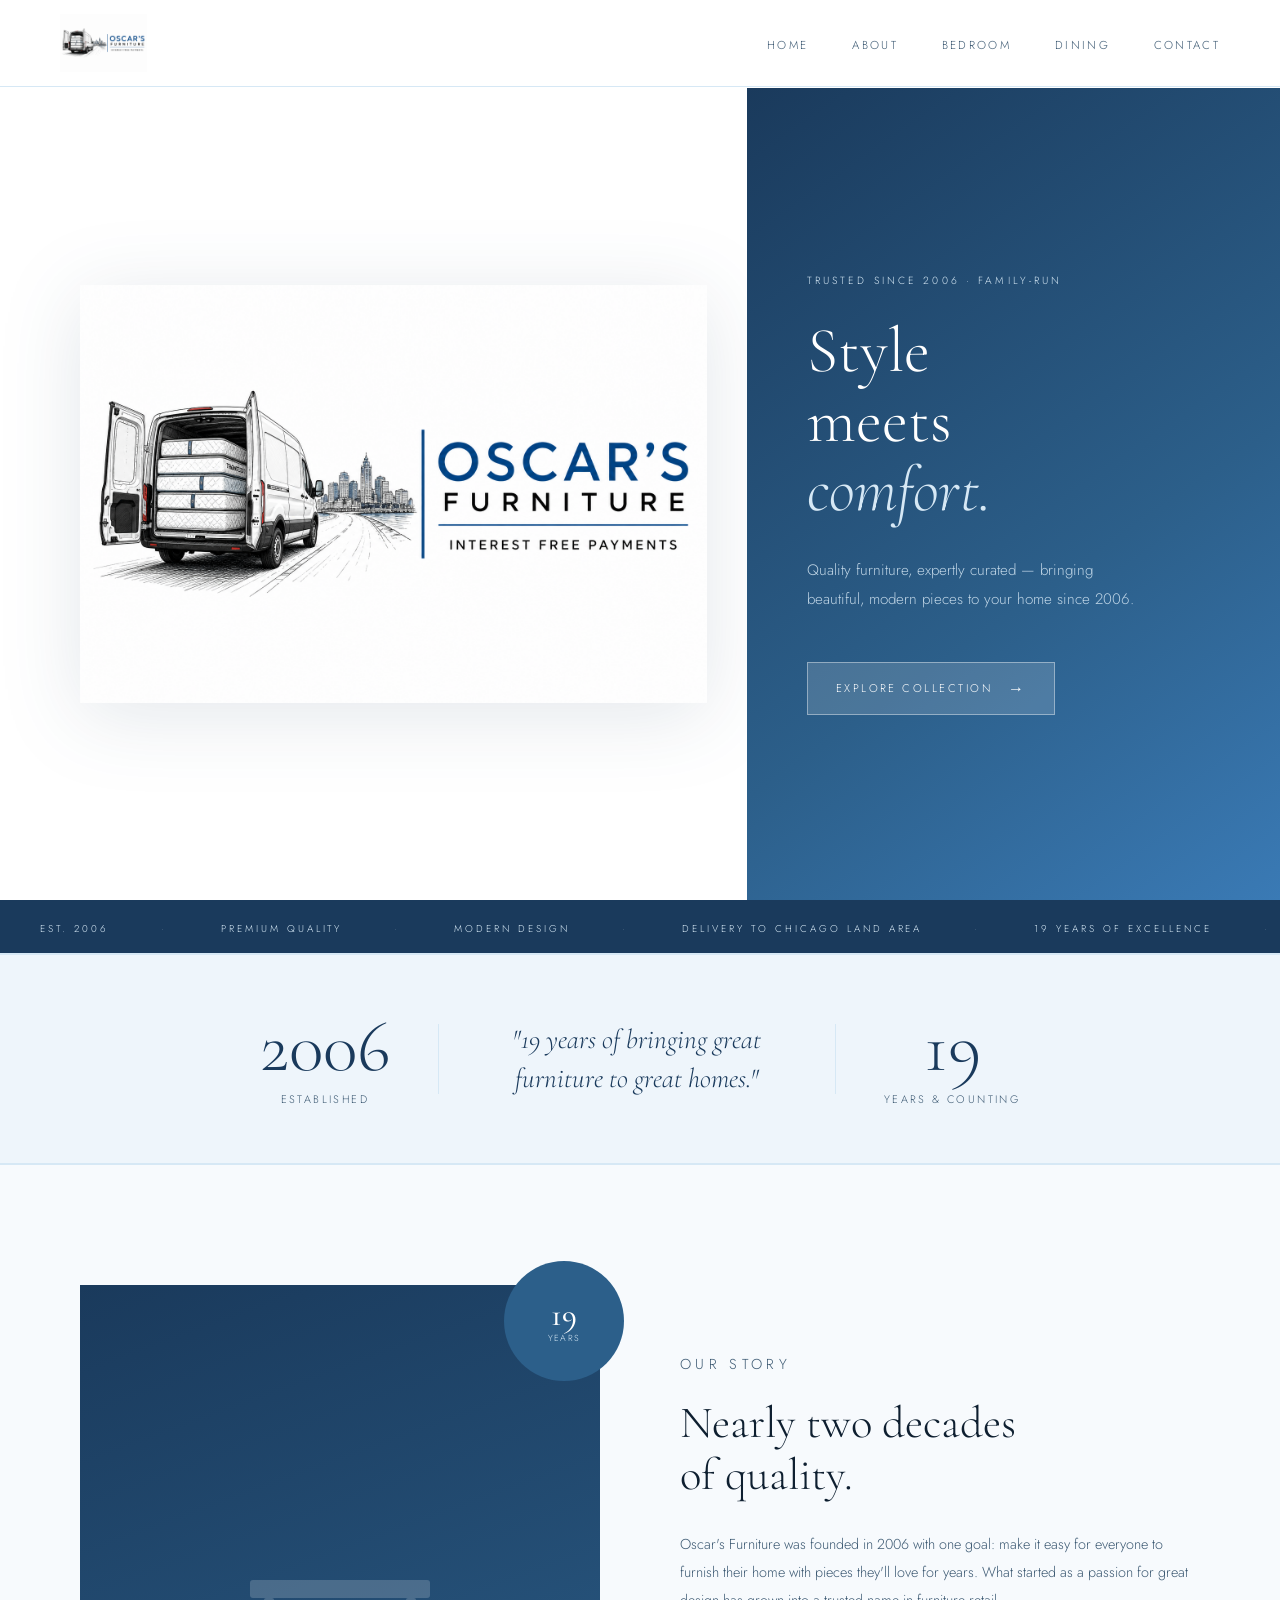
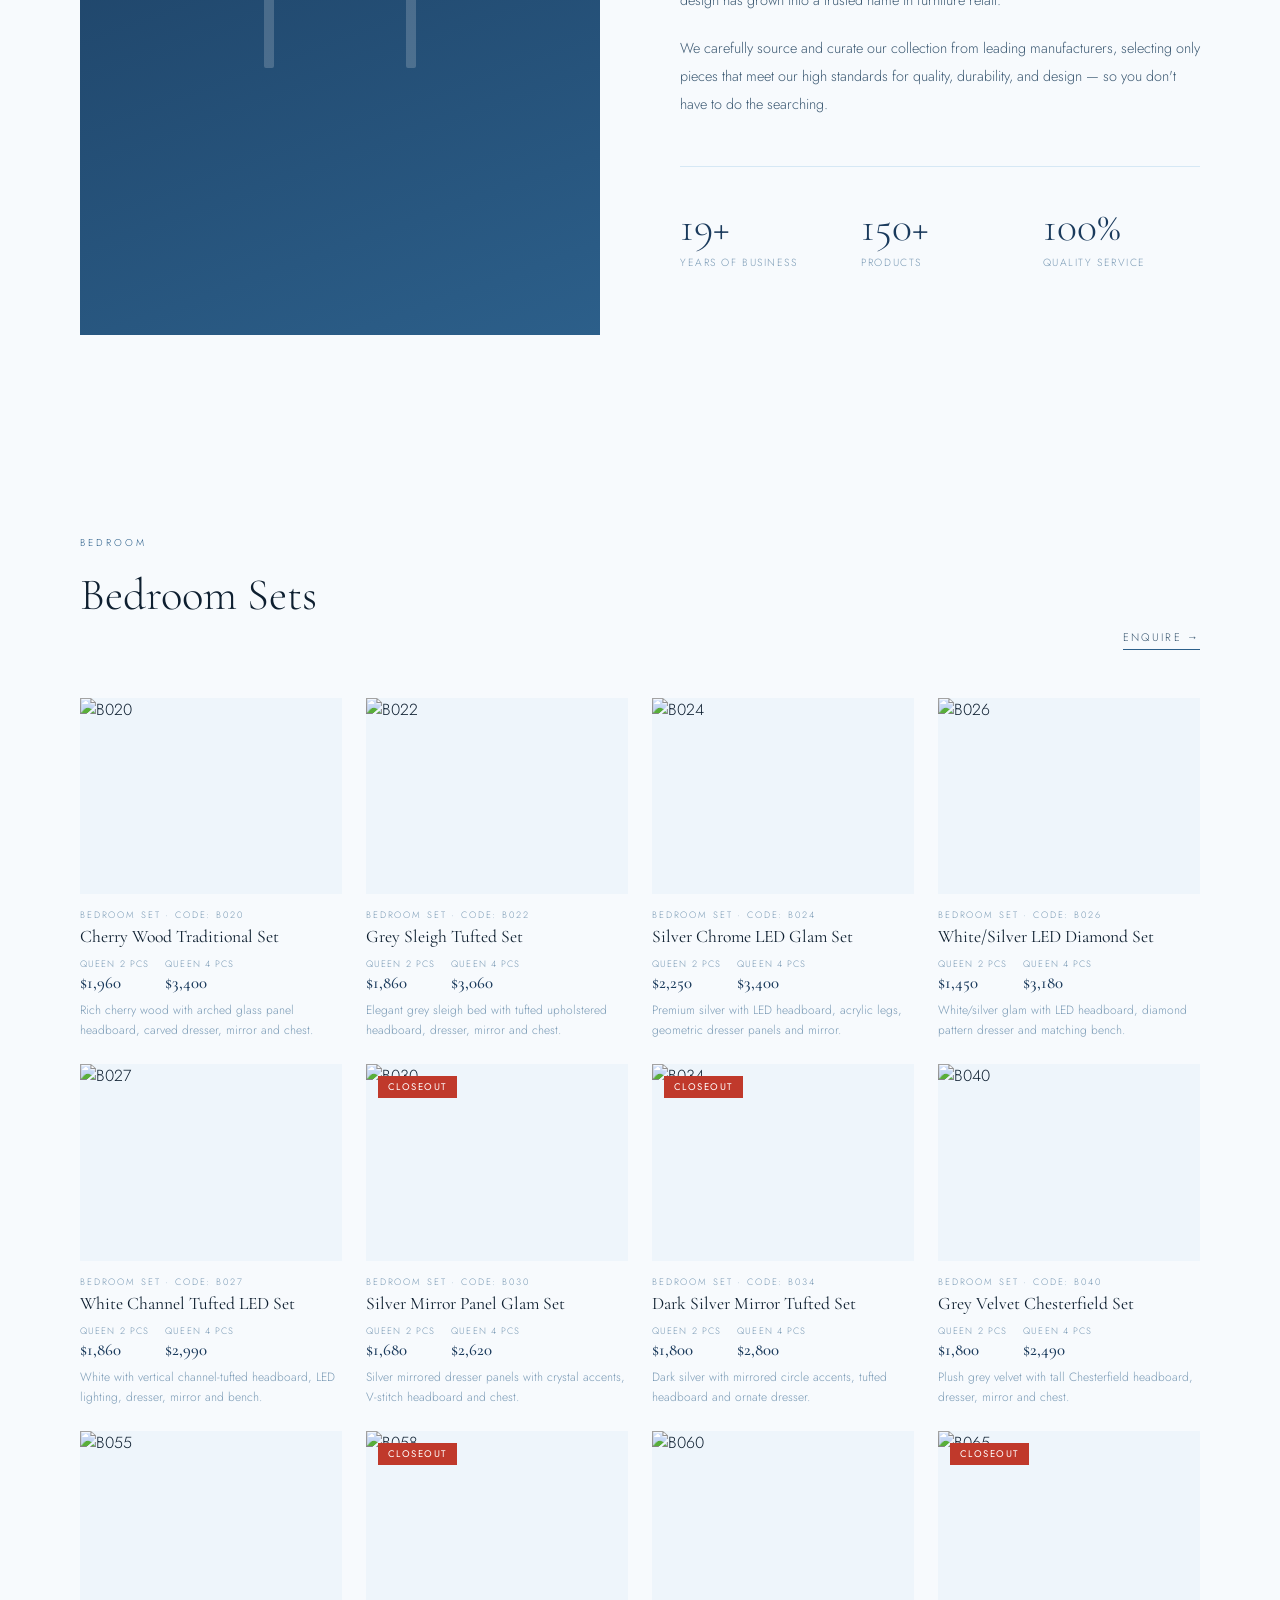
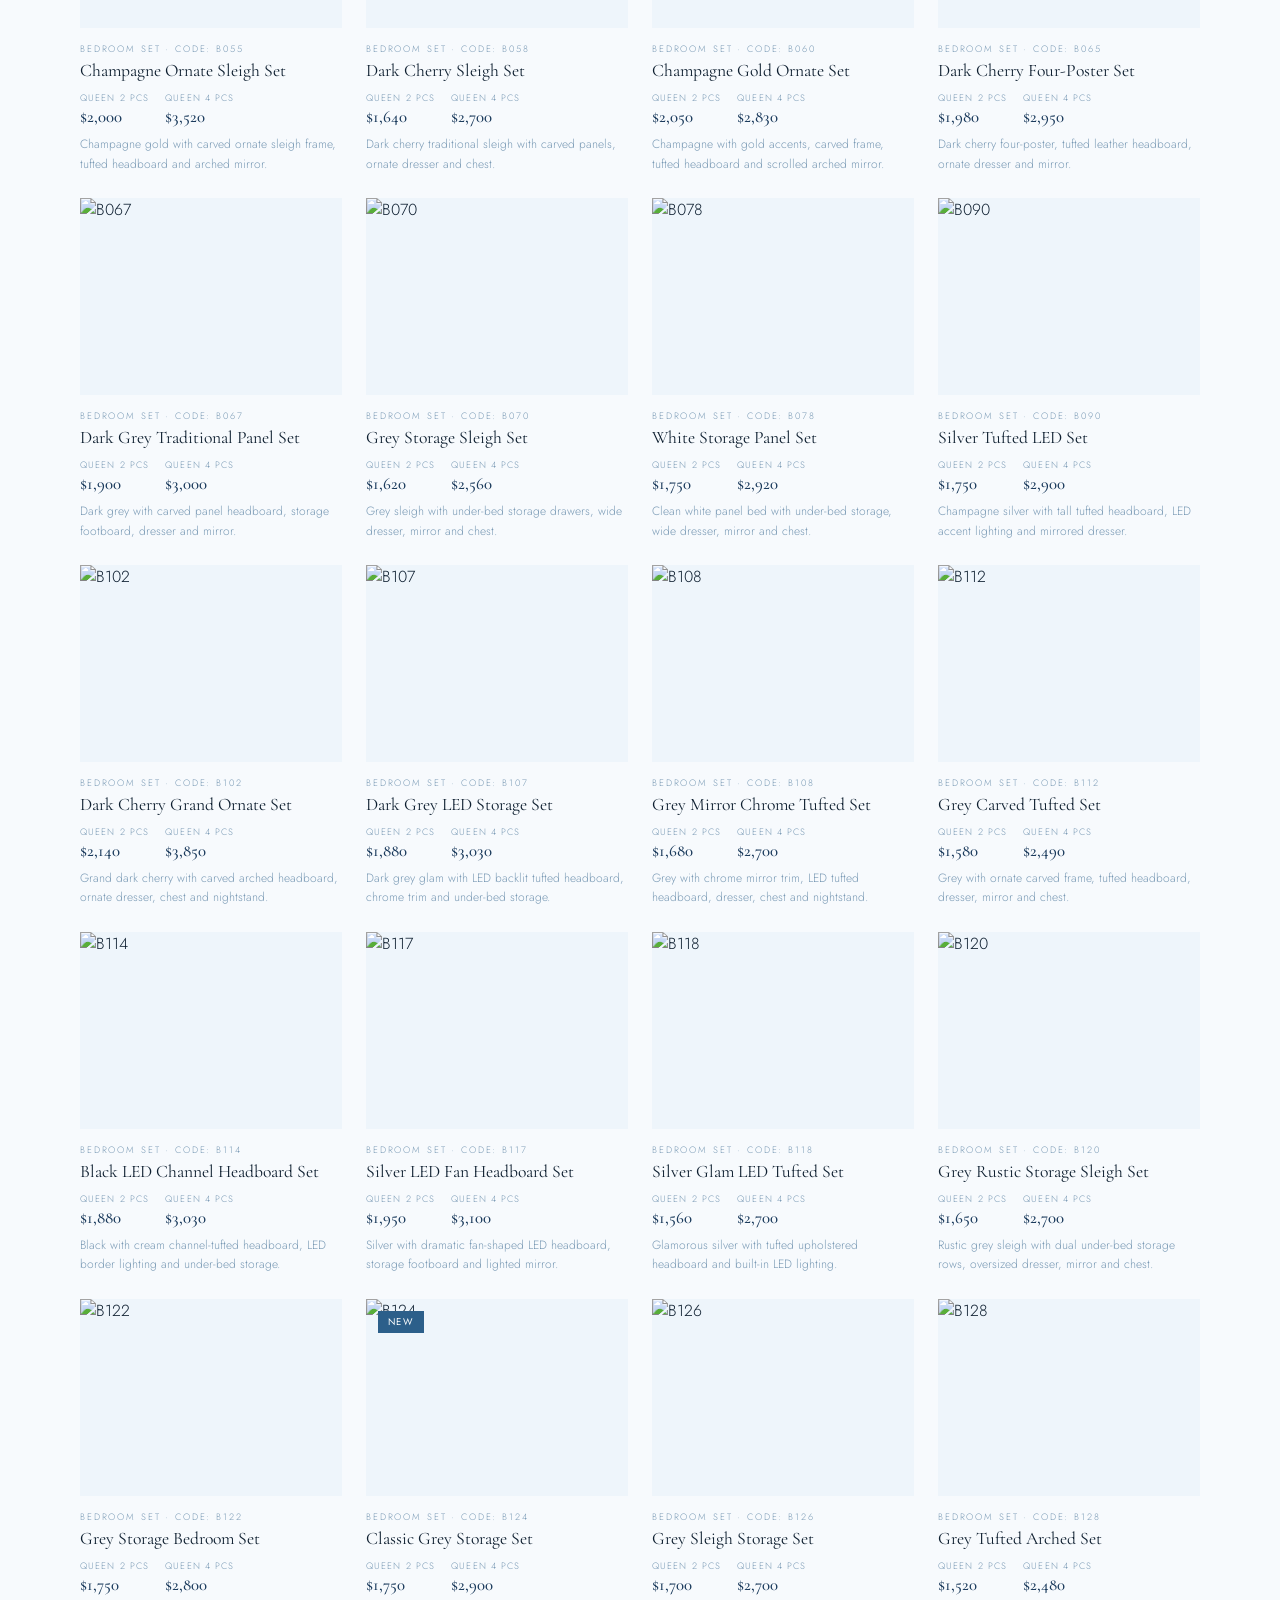
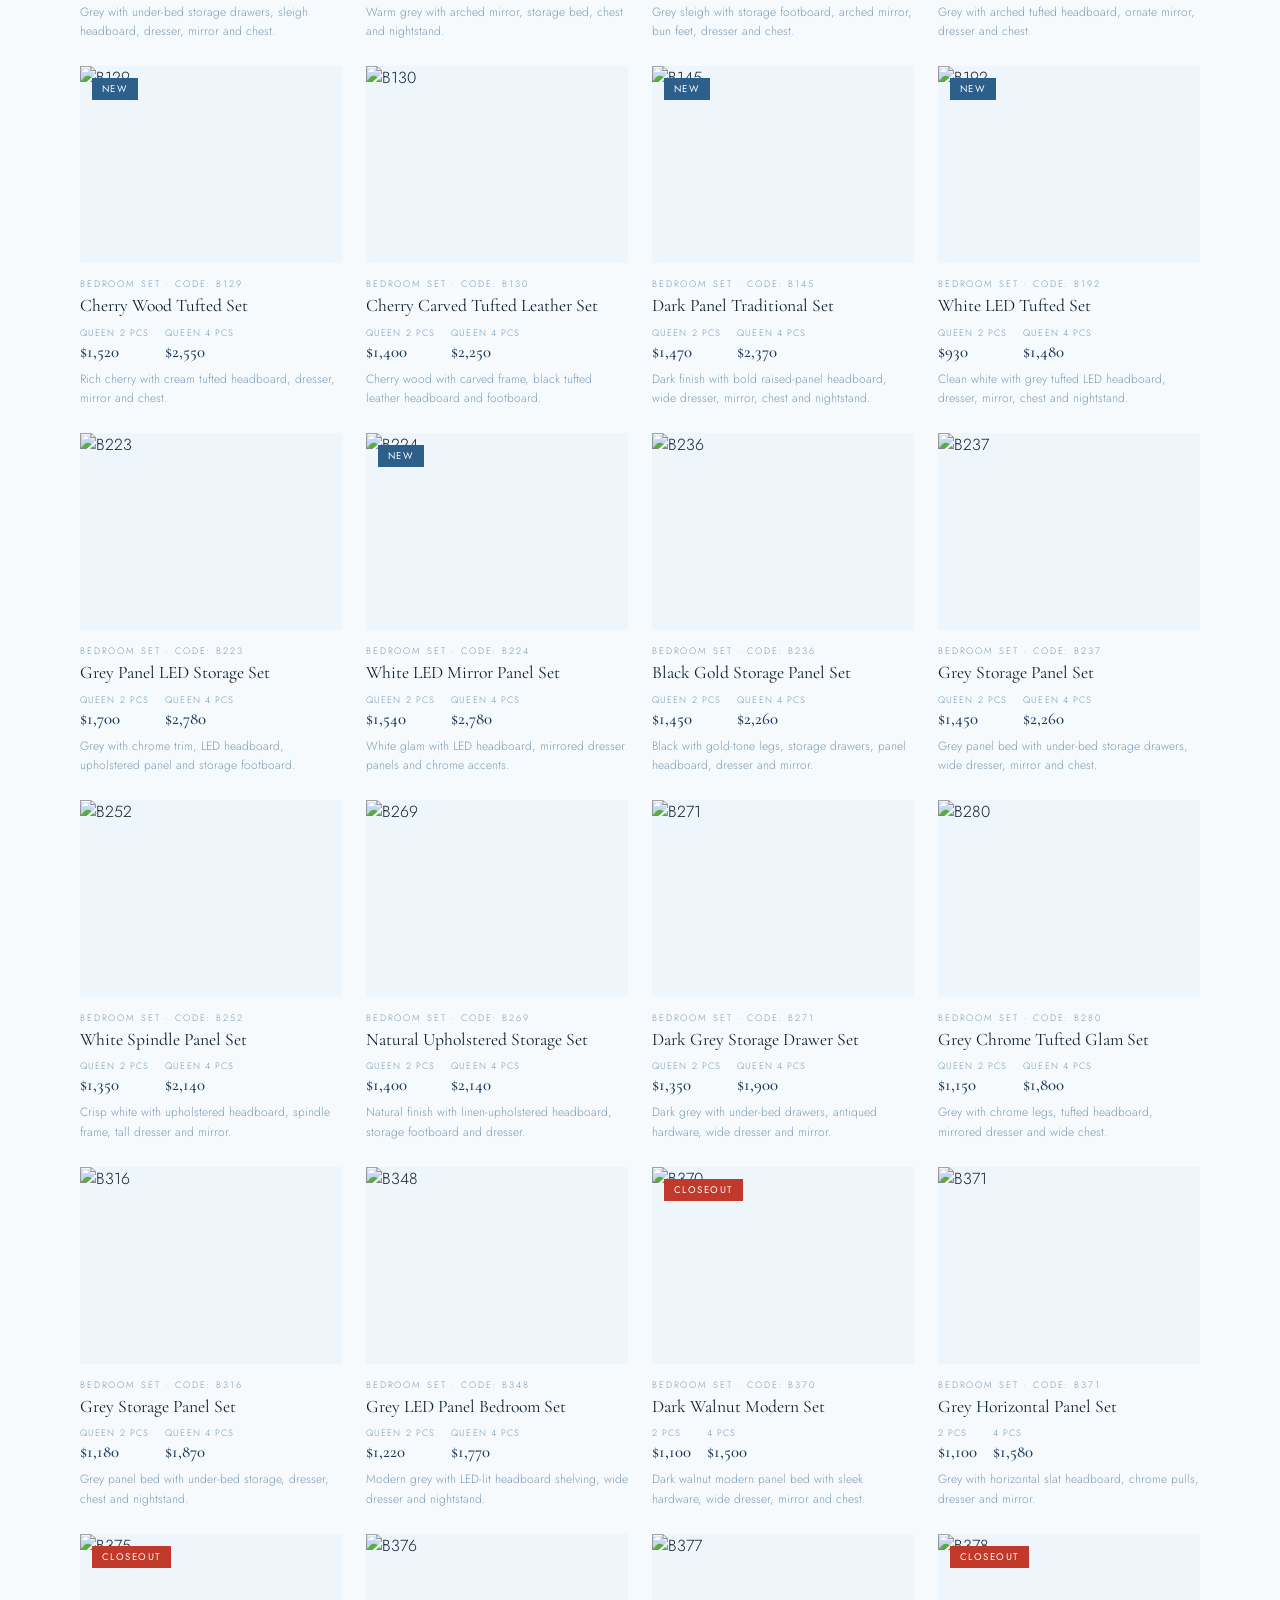
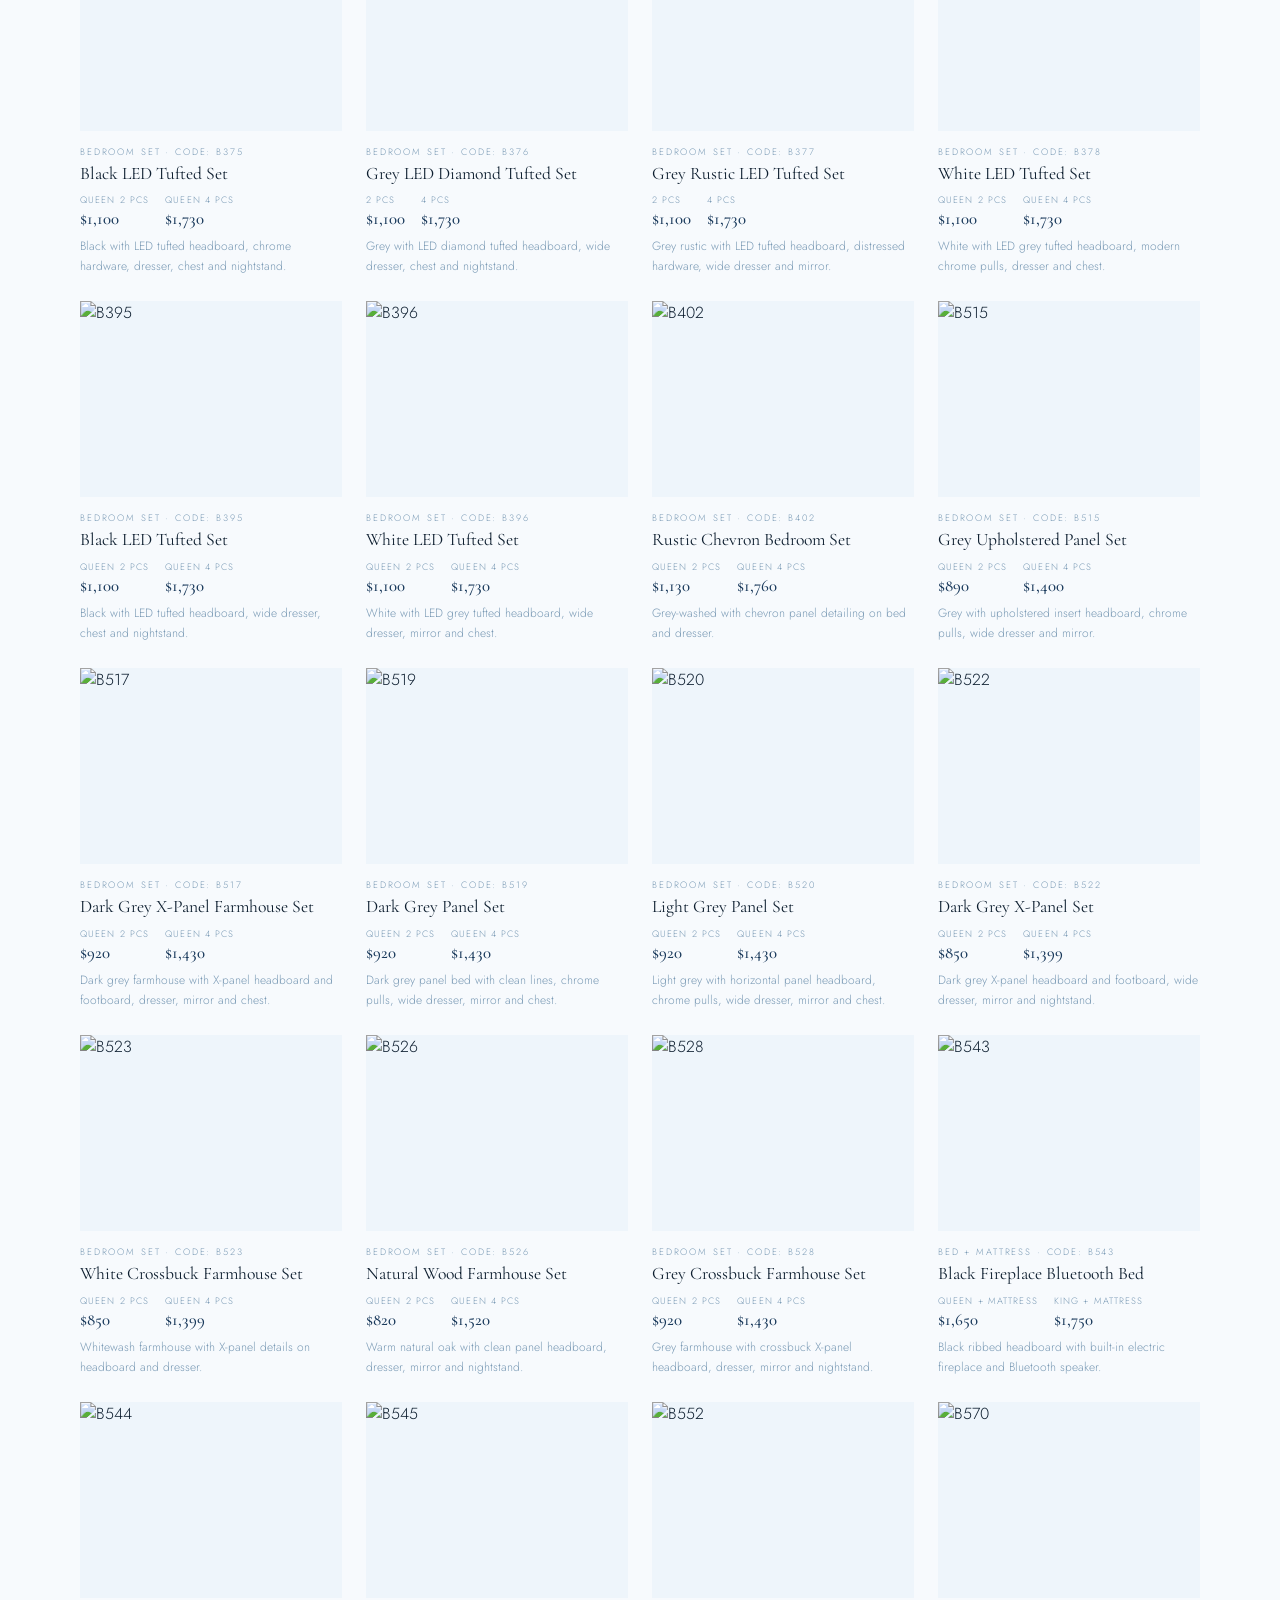
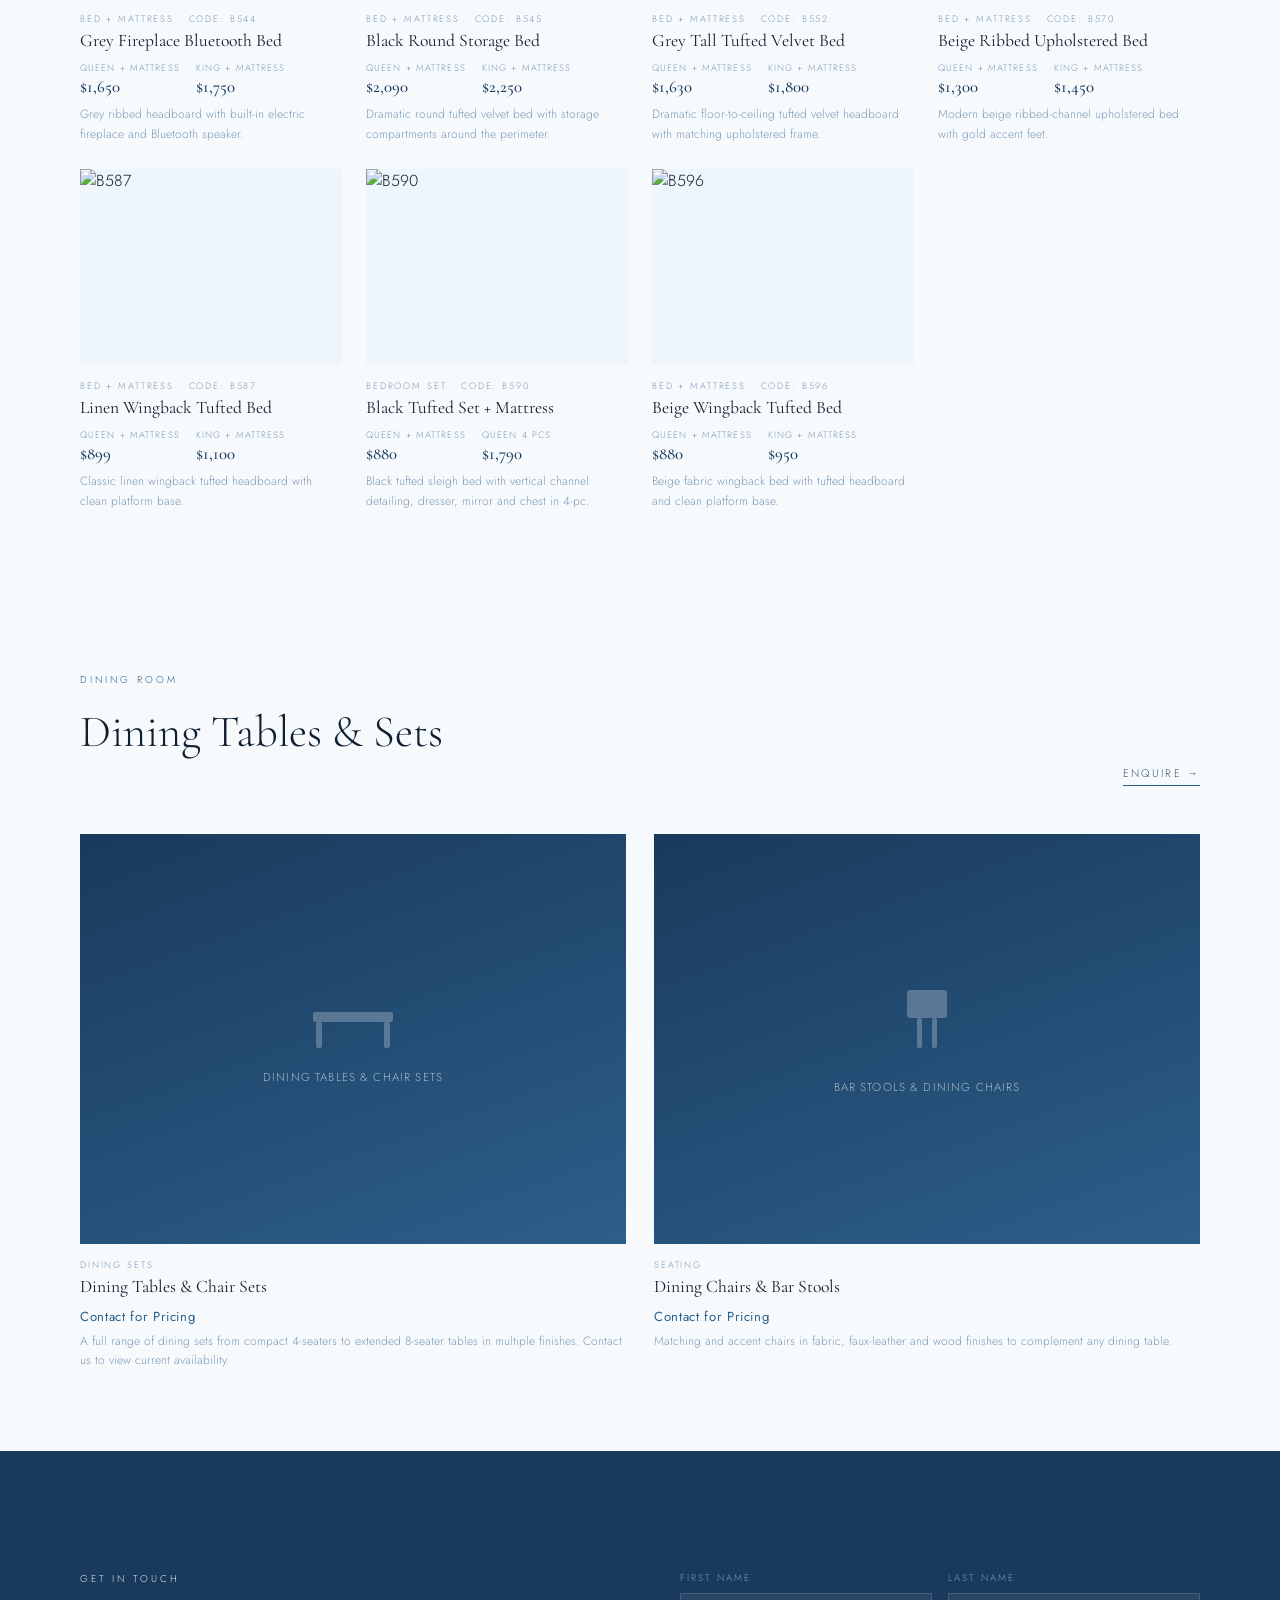
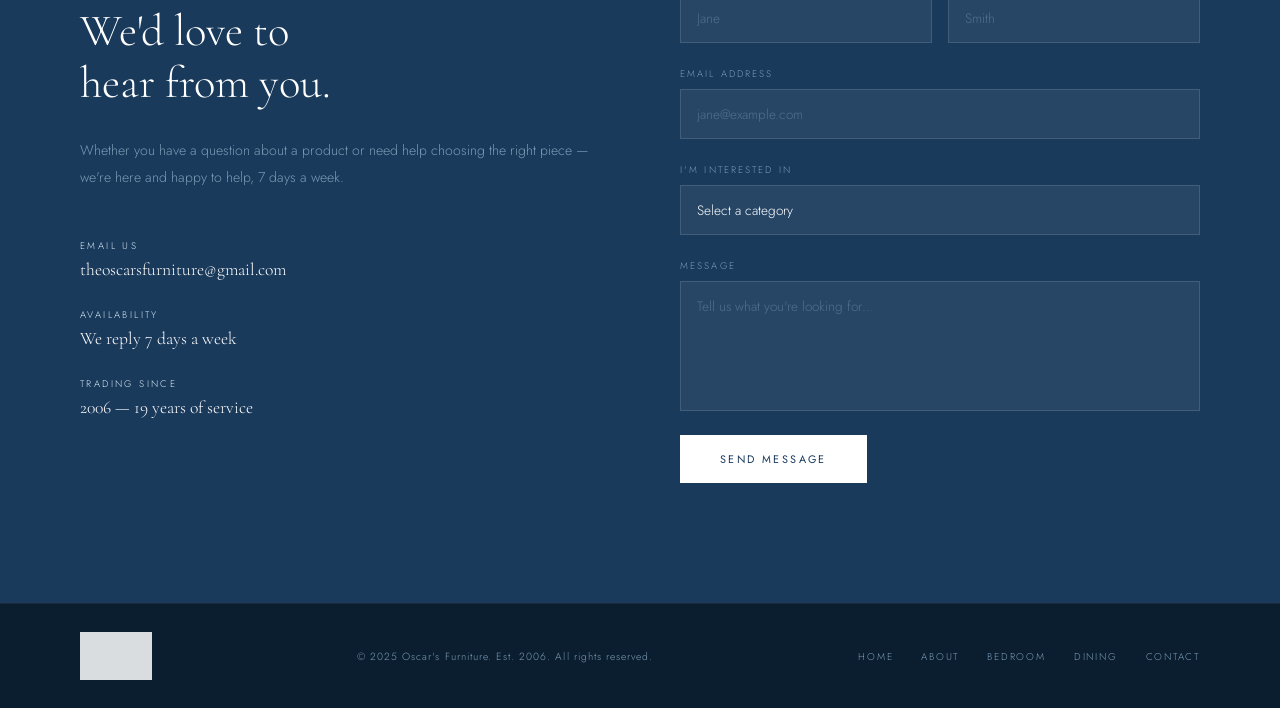
==== commit f6fb243e: "Photos" ====
--- a/index.html
+++ b/index.html
@@ -1,7 +1,7 @@
 <!DOCTYPE html>
 <html lang="en">
 <head>
-  <meta charset="UTF-8" />
+  <meta charset="UTF-8"/>
   <meta name="viewport" content="width=device-width, initial-scale=1.0"/>
   <title>Oscar's Furniture</title>
   <link href="https://fonts.googleapis.com/css2?family=Cormorant+Garamond:wght@300;400;500;600&family=Jost:wght@200;300;400&display=swap" rel="stylesheet"/>
@@ -17,7 +17,8 @@
     <ul class="nav-links">
       <li><a href="#home">Home</a></li>
       <li><a href="#about">About</a></li>
-      <li><a href="#products">Products</a></li>
+      <li><a href="#bedroom">Bedroom</a></li>
+      <li><a href="#dining">Dining</a></li>
       <li><a href="#contact">Contact</a></li>
     </ul>
   </nav>
@@ -25,16 +26,14 @@
   <!-- HERO -->
   <section id="home">
     <div class="hero-logo-banner">
-      <!-- LEFT: Logo as the bold visual -->
       <div class="hero-logo-inner">
         <img src="Logo_png.png" alt="Oscar's Furniture — Interest Free Payments" class="hero-logo-img"/>
       </div>
-      <!-- RIGHT: Text panel -->
       <div class="hero-logo-overlay-text">
         <p class="hero-eyebrow">Trusted Since 2006 · Family-Run</p>
         <h1 class="hero-title">Style<br>meets<br><em>comfort.</em></h1>
         <p class="hero-sub">Quality furniture, expertly curated — bringing beautiful, modern pieces to your home since 2006.</p>
-        <a href="#products" class="hero-cta">Explore Collection</a>
+        <a href="#bedroom" class="hero-cta">Explore Collection</a>
       </div>
     </div>
   </section>
@@ -47,49 +46,36 @@
       <span>Modern Design</span><span class="dot">·</span>
       <span>Delivery To Chicago Land Area</span><span class="dot">·</span>
       <span>19 Years of Excellence</span><span class="dot">·</span>
+      <span>Interest Free Payments</span><span class="dot">·</span>
       <span>Carefully Curated</span><span class="dot">·</span>
-      <span>Interest Free Payments</span><span class="dot">·</span>
       <span>Delivery to the Wisconsin Area</span><span class="dot">·</span>
       <span>Est. 2006</span><span class="dot">·</span>
       <span>Premium Quality</span><span class="dot">·</span>
       <span>Modern Design</span><span class="dot">·</span>
       <span>Delivery To Chicago Land Area</span><span class="dot">·</span>
       <span>19 Years of Excellence</span><span class="dot">·</span>
+      <span>Interest Free Payments</span><span class="dot">·</span>
       <span>Carefully Curated</span><span class="dot">·</span>
-      <span>Interest Free Payments</span><span class="dot">·</span>
       <span>Delivery to the Wisconsin Area</span><span class="dot">·</span>
     </div>
   </div>
 
-  <!-- 19 YEARS MILESTONE BANNER -->
+  <!-- MILESTONE -->
   <div class="milestone-banner">
-    <div>
-      <div class="milestone-num">2006</div>
-      <div class="milestone-text">Established</div>
-    </div>
+    <div><div class="milestone-num">2006</div><div class="milestone-text">Established</div></div>
     <div class="milestone-divider"></div>
-    <p class="milestone-tagline">"19 years of delivering great furniture to great homes."</p>
+    <p class="milestone-tagline">"19 years of bringing great furniture to great homes."</p>
     <div class="milestone-divider"></div>
-    <div>
-      <div class="milestone-num">19</div>
-      <div class="milestone-text">Years &amp; Counting</div>
-    </div>
+    <div><div class="milestone-num">19</div><div class="milestone-text">Years &amp; Counting</div></div>
   </div>
 
   <!-- ABOUT -->
   <section id="about">
     <div class="about-visual reveal">
       <div class="about-img-block">
-        <svg width="200" height="160" viewBox="0 0 200 160" fill="none" xmlns="http://www.w3.org/2000/svg">
-          <rect x="10" y="50" width="180" height="18" rx="3" fill="#FFFFFF"/>
-          <rect x="24" y="68" width="10" height="70" rx="2" fill="#FFFFFF"/>
-          <rect x="166" y="68" width="10" height="70" rx="2" fill="#FFFFFF"/>
-        </svg>
-      </div>
-      <div class="about-badge">
-        19
-        <small>Years</small>
-      </div>
+        <svg width="200" height="160" viewBox="0 0 200 160" fill="none"><rect x="10" y="50" width="180" height="18" rx="3" fill="#FFF"/><rect x="24" y="68" width="10" height="70" rx="2" fill="#FFF"/><rect x="166" y="68" width="10" height="70" rx="2" fill="#FFF"/></svg>
+      </div>
+      <div class="about-badge">19<small>Years</small></div>
     </div>
     <div class="about-body">
       <p class="section-label reveal">Our Story</p>
@@ -97,142 +83,1038 @@
       <p class="reveal">Oscar's Furniture was founded in 2006 with one goal: make it easy for everyone to furnish their home with pieces they'll love for years. What started as a passion for great design has grown into a trusted name in furniture retail.</p>
       <p class="reveal">We carefully source and curate our collection from leading manufacturers, selecting only pieces that meet our high standards for quality, durability, and design — so you don't have to do the searching.</p>
       <div class="about-stats reveal">
-        <div>
-          <div class="stat-num">19+</div>
-          <div class="stat-label">Years Of Business</div>
-        </div>
-        <div>
-          <div class="stat-num">150+</div>
-          <div class="stat-label">Products</div>
-        </div>
-        <div>
-          <div class="stat-num">100%</div>
-          <div class="stat-label">Quality Service</div>
-        </div>
+        <div><div class="stat-num">19+</div><div class="stat-label">Years Of Business</div></div>
+        <div><div class="stat-num">150+</div><div class="stat-label">Products</div></div>
+        <div><div class="stat-num">100%</div><div class="stat-label">Quality Service</div></div>
       </div>
     </div>
   </section>
 
-  <!-- PRODUCTS -->
-  <section id="products">
-    <div class="products-header">
-      <div>
-        <p class="section-label reveal">Our Collection</p>
-        <h2 class="section-title reveal">Affordable pieces<br>for Quality living.</h2>
-      </div>
-      <a href="#contact" class="view-all reveal">Get In Touch →</a>
+  <!-- ══════════════════════════════════
+       1. BEDROOM SETS
+  ══════════════════════════════════ -->
+  <div id="bedroom" class="category-section category-section--alt">
+    <div class="category-intro reveal">
+      <div><p class="section-label">Bedroom</p><h2 class="section-title">Bedroom Sets</h2></div>
+      <a href="#contact" class="view-all">Enquire →</a>
     </div>
-    <div class="products-grid">
-
-      <div class="product-card reveal">
-        <div class="product-img">
-          <div class="product-img-inner">
-            <svg width="120" height="150" viewBox="0 0 120 150" fill="none" xmlns="http://www.w3.org/2000/svg">
-              <rect x="20" y="10" width="80" height="70" rx="3" fill="#FFFFFF"/>
-              <rect x="10" y="80" width="100" height="10" rx="2" fill="#FFFFFF"/>
-              <rect x="12" y="90" width="8" height="52" rx="2" fill="#FFFFFF"/>
-              <rect x="100" y="90" width="8" height="52" rx="2" fill="#FFFFFF"/>
-            </svg>
-          </div>
-          <div class="product-overlay"><span class="quick-view">View More</span></div>
+    <div class="products-grid products-grid--4col">
+
+      <!-- B020 -->
+      <div class="product-card reveal">
+        <div class="product-img"><img src="images/b020.jpg" alt="B020"/><div class="product-overlay"><span class="quick-view">Enquire</span></div></div>
+        <div class="product-info">
+          <p class="product-cat">Bedroom Set · Code: B020</p>
+          <p class="product-name">Cherry Wood Traditional Set</p>
+          <div class="price-tiers">
+            <div class="price-tier"><span class="price-tier-label">Queen 2 pcs</span><span class="price-tier-val">$1,960</span></div>
+            <div class="price-tier"><span class="price-tier-label">Queen 4 pcs</span><span class="price-tier-val">$3,400</span></div>
+          </div>
+          <p class="product-desc">Rich cherry wood with arched glass panel headboard, carved dresser, mirror and chest.</p>
+        </div>
+      </div>
+
+      <!-- B022 -->
+      <div class="product-card reveal">
+        <div class="product-img"><img src="images/b022.jpg" alt="B022"/><div class="product-overlay"><span class="quick-view">Enquire</span></div></div>
+        <div class="product-info">
+          <p class="product-cat">Bedroom Set · Code: B022</p>
+          <p class="product-name">Grey Sleigh Tufted Set</p>
+          <div class="price-tiers">
+            <div class="price-tier"><span class="price-tier-label">Queen 2 pcs</span><span class="price-tier-val">$1,860</span></div>
+            <div class="price-tier"><span class="price-tier-label">Queen 4 pcs</span><span class="price-tier-val">$3,060</span></div>
+          </div>
+          <p class="product-desc">Elegant grey sleigh bed with tufted upholstered headboard, dresser, mirror and chest.</p>
+        </div>
+      </div>
+
+      <!-- B024 -->
+      <div class="product-card reveal">
+        <div class="product-img"><img src="images/b024.jpg" alt="B024"/><div class="product-overlay"><span class="quick-view">Enquire</span></div></div>
+        <div class="product-info">
+          <p class="product-cat">Bedroom Set · Code: B024</p>
+          <p class="product-name">Silver Chrome LED Glam Set</p>
+          <div class="price-tiers">
+            <div class="price-tier"><span class="price-tier-label">Queen 2 pcs</span><span class="price-tier-val">$2,250</span></div>
+            <div class="price-tier"><span class="price-tier-label">Queen 4 pcs</span><span class="price-tier-val">$3,400</span></div>
+          </div>
+          <p class="product-desc">Premium silver with LED headboard, acrylic legs, geometric dresser panels and mirror.</p>
+        </div>
+      </div>
+
+      <!-- B026 -->
+      <div class="product-card reveal">
+        <div class="product-img"><img src="images/b026.jpg" alt="B026"/><div class="product-overlay"><span class="quick-view">Enquire</span></div></div>
+        <div class="product-info">
+          <p class="product-cat">Bedroom Set · Code: B026</p>
+          <p class="product-name">White/Silver LED Diamond Set</p>
+          <div class="price-tiers">
+            <div class="price-tier"><span class="price-tier-label">Queen 2 pcs</span><span class="price-tier-val">$1,450</span></div>
+            <div class="price-tier"><span class="price-tier-label">Queen 4 pcs</span><span class="price-tier-val">$3,180</span></div>
+          </div>
+          <p class="product-desc">White/silver glam with LED headboard, diamond pattern dresser and matching bench.</p>
+        </div>
+      </div>
+
+      <!-- B027 -->
+      <div class="product-card reveal">
+        <div class="product-img"><img src="images/b027.jpg" alt="B027"/><div class="product-overlay"><span class="quick-view">Enquire</span></div></div>
+        <div class="product-info">
+          <p class="product-cat">Bedroom Set · Code: B027</p>
+          <p class="product-name">White Channel Tufted LED Set</p>
+          <div class="price-tiers">
+            <div class="price-tier"><span class="price-tier-label">Queen 2 pcs</span><span class="price-tier-val">$1,860</span></div>
+            <div class="price-tier"><span class="price-tier-label">Queen 4 pcs</span><span class="price-tier-val">$2,990</span></div>
+          </div>
+          <p class="product-desc">White with vertical channel-tufted headboard, LED lighting, dresser, mirror and bench.</p>
+        </div>
+      </div>
+
+      <!-- B030 — Closeout -->
+      <div class="product-card reveal">
+        <div class="product-img"><img src="images/b030.jpg" alt="B030"/><span class="product-badge product-badge--closeout">Closeout</span><div class="product-overlay"><span class="quick-view">Enquire</span></div></div>
+        <div class="product-info">
+          <p class="product-cat">Bedroom Set · Code: B030</p>
+          <p class="product-name">Silver Mirror Panel Glam Set</p>
+          <div class="price-tiers">
+            <div class="price-tier"><span class="price-tier-label">Queen 2 pcs</span><span class="price-tier-val">$1,680</span></div>
+            <div class="price-tier"><span class="price-tier-label">Queen 4 pcs</span><span class="price-tier-val">$2,620</span></div>
+          </div>
+          <p class="product-desc">Silver mirrored dresser panels with crystal accents, V-stitch headboard and chest.</p>
+        </div>
+      </div>
+
+      <!-- B034 — Closeout -->
+      <div class="product-card reveal">
+        <div class="product-img"><img src="images/b034.jpg" alt="B034"/><span class="product-badge product-badge--closeout">Closeout</span><div class="product-overlay"><span class="quick-view">Enquire</span></div></div>
+        <div class="product-info">
+          <p class="product-cat">Bedroom Set · Code: B034</p>
+          <p class="product-name">Dark Silver Mirror Tufted Set</p>
+          <div class="price-tiers">
+            <div class="price-tier"><span class="price-tier-label">Queen 2 pcs</span><span class="price-tier-val">$1,800</span></div>
+            <div class="price-tier"><span class="price-tier-label">Queen 4 pcs</span><span class="price-tier-val">$2,800</span></div>
+          </div>
+          <p class="product-desc">Dark silver with mirrored circle accents, tufted headboard and ornate dresser.</p>
+        </div>
+      </div>
+
+      <!-- B040 -->
+      <div class="product-card reveal">
+        <div class="product-img"><img src="images/b040.jpg" alt="B040"/><div class="product-overlay"><span class="quick-view">Enquire</span></div></div>
+        <div class="product-info">
+          <p class="product-cat">Bedroom Set · Code: B040</p>
+          <p class="product-name">Grey Velvet Chesterfield Set</p>
+          <div class="price-tiers">
+            <div class="price-tier"><span class="price-tier-label">Queen 2 pcs</span><span class="price-tier-val">$1,800</span></div>
+            <div class="price-tier"><span class="price-tier-label">Queen 4 pcs</span><span class="price-tier-val">$2,490</span></div>
+          </div>
+          <p class="product-desc">Plush grey velvet with tall Chesterfield headboard, dresser, mirror and chest.</p>
+        </div>
+      </div>
+
+      <!-- B055 -->
+      <div class="product-card reveal">
+        <div class="product-img"><img src="images/b055.jpg" alt="B055"/><div class="product-overlay"><span class="quick-view">Enquire</span></div></div>
+        <div class="product-info">
+          <p class="product-cat">Bedroom Set · Code: B055</p>
+          <p class="product-name">Champagne Ornate Sleigh Set</p>
+          <div class="price-tiers">
+            <div class="price-tier"><span class="price-tier-label">Queen 2 pcs</span><span class="price-tier-val">$2,000</span></div>
+            <div class="price-tier"><span class="price-tier-label">Queen 4 pcs</span><span class="price-tier-val">$3,520</span></div>
+          </div>
+          <p class="product-desc">Champagne gold with carved ornate sleigh frame, tufted headboard and arched mirror.</p>
+        </div>
+      </div>
+
+      <!-- B058 — Closeout -->
+      <div class="product-card reveal">
+        <div class="product-img"><img src="images/b058.jpg" alt="B058"/><span class="product-badge product-badge--closeout">Closeout</span><div class="product-overlay"><span class="quick-view">Enquire</span></div></div>
+        <div class="product-info">
+          <p class="product-cat">Bedroom Set · Code: B058</p>
+          <p class="product-name">Dark Cherry Sleigh Set</p>
+          <div class="price-tiers">
+            <div class="price-tier"><span class="price-tier-label">Queen 2 pcs</span><span class="price-tier-val">$1,640</span></div>
+            <div class="price-tier"><span class="price-tier-label">Queen 4 pcs</span><span class="price-tier-val">$2,700</span></div>
+          </div>
+          <p class="product-desc">Dark cherry traditional sleigh with carved panels, ornate dresser and chest.</p>
+        </div>
+      </div>
+
+      <!-- B060 -->
+      <div class="product-card reveal">
+        <div class="product-img"><img src="images/b060.jpg" alt="B060"/><div class="product-overlay"><span class="quick-view">Enquire</span></div></div>
+        <div class="product-info">
+          <p class="product-cat">Bedroom Set · Code: B060</p>
+          <p class="product-name">Champagne Gold Ornate Set</p>
+          <div class="price-tiers">
+            <div class="price-tier"><span class="price-tier-label">Queen 2 pcs</span><span class="price-tier-val">$2,050</span></div>
+            <div class="price-tier"><span class="price-tier-label">Queen 4 pcs</span><span class="price-tier-val">$2,830</span></div>
+          </div>
+          <p class="product-desc">Champagne with gold accents, carved frame, tufted headboard and scrolled arched mirror.</p>
+        </div>
+      </div>
+
+      <!-- B065 — Closeout -->
+      <div class="product-card reveal">
+        <div class="product-img"><img src="images/b065.jpg" alt="B065"/><span class="product-badge product-badge--closeout">Closeout</span><div class="product-overlay"><span class="quick-view">Enquire</span></div></div>
+        <div class="product-info">
+          <p class="product-cat">Bedroom Set · Code: B065</p>
+          <p class="product-name">Dark Cherry Four-Poster Set</p>
+          <div class="price-tiers">
+            <div class="price-tier"><span class="price-tier-label">Queen 2 pcs</span><span class="price-tier-val">$1,980</span></div>
+            <div class="price-tier"><span class="price-tier-label">Queen 4 pcs</span><span class="price-tier-val">$2,950</span></div>
+          </div>
+          <p class="product-desc">Dark cherry four-poster, tufted leather headboard, ornate dresser and mirror.</p>
+        </div>
+      </div>
+
+      <!-- B067 -->
+      <div class="product-card reveal">
+        <div class="product-img"><img src="images/b067.jpg" alt="B067"/><div class="product-overlay"><span class="quick-view">Enquire</span></div></div>
+        <div class="product-info">
+          <p class="product-cat">Bedroom Set · Code: B067</p>
+          <p class="product-name">Dark Grey Traditional Panel Set</p>
+          <div class="price-tiers">
+            <div class="price-tier"><span class="price-tier-label">Queen 2 pcs</span><span class="price-tier-val">$1,900</span></div>
+            <div class="price-tier"><span class="price-tier-label">Queen 4 pcs</span><span class="price-tier-val">$3,000</span></div>
+          </div>
+          <p class="product-desc">Dark grey with carved panel headboard, storage footboard, dresser and mirror.</p>
+        </div>
+      </div>
+
+      <!-- B070 -->
+      <div class="product-card reveal">
+        <div class="product-img"><img src="images/b070.jpg" alt="B070"/><div class="product-overlay"><span class="quick-view">Enquire</span></div></div>
+        <div class="product-info">
+          <p class="product-cat">Bedroom Set · Code: B070</p>
+          <p class="product-name">Grey Storage Sleigh Set</p>
+          <div class="price-tiers">
+            <div class="price-tier"><span class="price-tier-label">Queen 2 pcs</span><span class="price-tier-val">$1,620</span></div>
+            <div class="price-tier"><span class="price-tier-label">Queen 4 pcs</span><span class="price-tier-val">$2,560</span></div>
+          </div>
+          <p class="product-desc">Grey sleigh with under-bed storage drawers, wide dresser, mirror and chest.</p>
+        </div>
+      </div>
+
+      <!-- B078 -->
+      <div class="product-card reveal">
+        <div class="product-img"><img src="images/b078.jpg" alt="B078"/><div class="product-overlay"><span class="quick-view">Enquire</span></div></div>
+        <div class="product-info">
+          <p class="product-cat">Bedroom Set · Code: B078</p>
+          <p class="product-name">White Storage Panel Set</p>
+          <div class="price-tiers">
+            <div class="price-tier"><span class="price-tier-label">Queen 2 pcs</span><span class="price-tier-val">$1,750</span></div>
+            <div class="price-tier"><span class="price-tier-label">Queen 4 pcs</span><span class="price-tier-val">$2,920</span></div>
+          </div>
+          <p class="product-desc">Clean white panel bed with under-bed storage, wide dresser, mirror and chest.</p>
+        </div>
+      </div>
+
+      <!-- B090 -->
+      <div class="product-card reveal">
+        <div class="product-img"><img src="images/b090.jpg" alt="B090"/><div class="product-overlay"><span class="quick-view">Enquire</span></div></div>
+        <div class="product-info">
+          <p class="product-cat">Bedroom Set · Code: B090</p>
+          <p class="product-name">Silver Tufted LED Set</p>
+          <div class="price-tiers">
+            <div class="price-tier"><span class="price-tier-label">Queen 2 pcs</span><span class="price-tier-val">$1,750</span></div>
+            <div class="price-tier"><span class="price-tier-label">Queen 4 pcs</span><span class="price-tier-val">$2,900</span></div>
+          </div>
+          <p class="product-desc">Champagne silver with tall tufted headboard, LED accent lighting and mirrored dresser.</p>
+        </div>
+      </div>
+
+      <!-- B102 -->
+      <div class="product-card reveal">
+        <div class="product-img"><img src="images/b102.jpg" alt="B102"/><div class="product-overlay"><span class="quick-view">Enquire</span></div></div>
+        <div class="product-info">
+          <p class="product-cat">Bedroom Set · Code: B102</p>
+          <p class="product-name">Dark Cherry Grand Ornate Set</p>
+          <div class="price-tiers">
+            <div class="price-tier"><span class="price-tier-label">Queen 2 pcs</span><span class="price-tier-val">$2,140</span></div>
+            <div class="price-tier"><span class="price-tier-label">Queen 4 pcs</span><span class="price-tier-val">$3,850</span></div>
+          </div>
+          <p class="product-desc">Grand dark cherry with carved arched headboard, ornate dresser, chest and nightstand.</p>
+        </div>
+      </div>
+
+      <!-- B107 -->
+      <div class="product-card reveal">
+        <div class="product-img"><img src="images/b107.jpg" alt="B107"/><div class="product-overlay"><span class="quick-view">Enquire</span></div></div>
+        <div class="product-info">
+          <p class="product-cat">Bedroom Set · Code: B107</p>
+          <p class="product-name">Dark Grey LED Storage Set</p>
+          <div class="price-tiers">
+            <div class="price-tier"><span class="price-tier-label">Queen 2 pcs</span><span class="price-tier-val">$1,880</span></div>
+            <div class="price-tier"><span class="price-tier-label">Queen 4 pcs</span><span class="price-tier-val">$3,030</span></div>
+          </div>
+          <p class="product-desc">Dark grey glam with LED backlit tufted headboard, chrome trim and under-bed storage.</p>
+        </div>
+      </div>
+
+      <!-- B108 -->
+      <div class="product-card reveal">
+        <div class="product-img"><img src="images/b108.jpg" alt="B108"/><div class="product-overlay"><span class="quick-view">Enquire</span></div></div>
+        <div class="product-info">
+          <p class="product-cat">Bedroom Set · Code: B108</p>
+          <p class="product-name">Grey Mirror Chrome Tufted Set</p>
+          <div class="price-tiers">
+            <div class="price-tier"><span class="price-tier-label">Queen 2 pcs</span><span class="price-tier-val">$1,680</span></div>
+            <div class="price-tier"><span class="price-tier-label">Queen 4 pcs</span><span class="price-tier-val">$2,700</span></div>
+          </div>
+          <p class="product-desc">Grey with chrome mirror trim, LED tufted headboard, dresser, chest and nightstand.</p>
+        </div>
+      </div>
+
+      <!-- B112 -->
+      <div class="product-card reveal">
+        <div class="product-img"><img src="images/b112.jpg" alt="B112"/><div class="product-overlay"><span class="quick-view">Enquire</span></div></div>
+        <div class="product-info">
+          <p class="product-cat">Bedroom Set · Code: B112</p>
+          <p class="product-name">Grey Carved Tufted Set</p>
+          <div class="price-tiers">
+            <div class="price-tier"><span class="price-tier-label">Queen 2 pcs</span><span class="price-tier-val">$1,580</span></div>
+            <div class="price-tier"><span class="price-tier-label">Queen 4 pcs</span><span class="price-tier-val">$2,490</span></div>
+          </div>
+          <p class="product-desc">Grey with ornate carved frame, tufted headboard, dresser, mirror and chest.</p>
+        </div>
+      </div>
+
+      <!-- B114 -->
+      <div class="product-card reveal">
+        <div class="product-img"><img src="images/b114.jpg" alt="B114"/><div class="product-overlay"><span class="quick-view">Enquire</span></div></div>
+        <div class="product-info">
+          <p class="product-cat">Bedroom Set · Code: B114</p>
+          <p class="product-name">Black LED Channel Headboard Set</p>
+          <div class="price-tiers">
+            <div class="price-tier"><span class="price-tier-label">Queen 2 pcs</span><span class="price-tier-val">$1,880</span></div>
+            <div class="price-tier"><span class="price-tier-label">Queen 4 pcs</span><span class="price-tier-val">$3,030</span></div>
+          </div>
+          <p class="product-desc">Black with cream channel-tufted headboard, LED border lighting and under-bed storage.</p>
+        </div>
+      </div>
+
+      <!-- B117 -->
+      <div class="product-card reveal">
+        <div class="product-img"><img src="images/b117.jpg" alt="B117"/><div class="product-overlay"><span class="quick-view">Enquire</span></div></div>
+        <div class="product-info">
+          <p class="product-cat">Bedroom Set · Code: B117</p>
+          <p class="product-name">Silver LED Fan Headboard Set</p>
+          <div class="price-tiers">
+            <div class="price-tier"><span class="price-tier-label">Queen 2 pcs</span><span class="price-tier-val">$1,950</span></div>
+            <div class="price-tier"><span class="price-tier-label">Queen 4 pcs</span><span class="price-tier-val">$3,100</span></div>
+          </div>
+          <p class="product-desc">Silver with dramatic fan-shaped LED headboard, storage footboard and lighted mirror.</p>
+        </div>
+      </div>
+
+      <!-- B118 -->
+      <div class="product-card reveal">
+        <div class="product-img"><img src="images/b128.jpg" alt="B118"/><div class="product-overlay"><span class="quick-view">Enquire</span></div></div>
+        <div class="product-info">
+          <p class="product-cat">Bedroom Set · Code: B118</p>
+          <p class="product-name">Silver Glam LED Tufted Set</p>
+          <div class="price-tiers">
+            <div class="price-tier"><span class="price-tier-label">Queen 2 pcs</span><span class="price-tier-val">$1,560</span></div>
+            <div class="price-tier"><span class="price-tier-label">Queen 4 pcs</span><span class="price-tier-val">$2,700</span></div>
+          </div>
+          <p class="product-desc">Glamorous silver with tufted upholstered headboard and built-in LED lighting.</p>
+        </div>
+      </div>
+
+      <!-- B120 -->
+      <div class="product-card reveal">
+        <div class="product-img"><img src="images/b120.jpg" alt="B120"/><div class="product-overlay"><span class="quick-view">Enquire</span></div></div>
+        <div class="product-info">
+          <p class="product-cat">Bedroom Set · Code: B120</p>
+          <p class="product-name">Grey Rustic Storage Sleigh Set</p>
+          <div class="price-tiers">
+            <div class="price-tier"><span class="price-tier-label">Queen 2 pcs</span><span class="price-tier-val">$1,650</span></div>
+            <div class="price-tier"><span class="price-tier-label">Queen 4 pcs</span><span class="price-tier-val">$2,700</span></div>
+          </div>
+          <p class="product-desc">Rustic grey sleigh with dual under-bed storage rows, oversized dresser, mirror and chest.</p>
+        </div>
+      </div>
+
+      <!-- B122 -->
+      <div class="product-card reveal">
+        <div class="product-img"><img src="images/b122.jpg" alt="B122"/><div class="product-overlay"><span class="quick-view">Enquire</span></div></div>
+        <div class="product-info">
+          <p class="product-cat">Bedroom Set · Code: B122</p>
+          <p class="product-name">Grey Storage Bedroom Set</p>
+          <div class="price-tiers">
+            <div class="price-tier"><span class="price-tier-label">Queen 2 pcs</span><span class="price-tier-val">$1,750</span></div>
+            <div class="price-tier"><span class="price-tier-label">Queen 4 pcs</span><span class="price-tier-val">$2,800</span></div>
+          </div>
+          <p class="product-desc">Grey with under-bed storage drawers, sleigh headboard, dresser, mirror and chest.</p>
+        </div>
+      </div>
+
+      <!-- B124 — New -->
+      <div class="product-card reveal">
+        <div class="product-img"><img src="images/b124.jpg" alt="B124"/><span class="product-badge product-badge--new">New</span><div class="product-overlay"><span class="quick-view">Enquire</span></div></div>
+        <div class="product-info">
+          <p class="product-cat">Bedroom Set · Code: B124</p>
+          <p class="product-name">Classic Grey Storage Set</p>
+          <div class="price-tiers">
+            <div class="price-tier"><span class="price-tier-label">Queen 2 pcs</span><span class="price-tier-val">$1,750</span></div>
+            <div class="price-tier"><span class="price-tier-label">Queen 4 pcs</span><span class="price-tier-val">$2,900</span></div>
+          </div>
+          <p class="product-desc">Warm grey with arched mirror, storage bed, chest and nightstand.</p>
+        </div>
+      </div>
+
+      <!-- B126 -->
+      <div class="product-card reveal">
+        <div class="product-img"><img src="images/b126.jpg" alt="B126"/><div class="product-overlay"><span class="quick-view">Enquire</span></div></div>
+        <div class="product-info">
+          <p class="product-cat">Bedroom Set · Code: B126</p>
+          <p class="product-name">Grey Sleigh Storage Set</p>
+          <div class="price-tiers">
+            <div class="price-tier"><span class="price-tier-label">Queen 2 pcs</span><span class="price-tier-val">$1,700</span></div>
+            <div class="price-tier"><span class="price-tier-label">Queen 4 pcs</span><span class="price-tier-val">$2,700</span></div>
+          </div>
+          <p class="product-desc">Grey sleigh with storage footboard, arched mirror, bun feet, dresser and chest.</p>
+        </div>
+      </div>
+
+      <!-- B128 -->
+      <div class="product-card reveal">
+        <div class="product-img"><img src="images/b128b.jpg" alt="B128"/><div class="product-overlay"><span class="quick-view">Enquire</span></div></div>
+        <div class="product-info">
+          <p class="product-cat">Bedroom Set · Code: B128</p>
+          <p class="product-name">Grey Tufted Arched Set</p>
+          <div class="price-tiers">
+            <div class="price-tier"><span class="price-tier-label">Queen 2 pcs</span><span class="price-tier-val">$1,520</span></div>
+            <div class="price-tier"><span class="price-tier-label">Queen 4 pcs</span><span class="price-tier-val">$2,480</span></div>
+          </div>
+          <p class="product-desc">Grey with arched tufted headboard, ornate mirror, dresser and chest.</p>
+        </div>
+      </div>
+
+      <!-- B129 — New -->
+      <div class="product-card reveal">
+        <div class="product-img"><img src="images/b129.jpg" alt="B129"/><span class="product-badge product-badge--new">New</span><div class="product-overlay"><span class="quick-view">Enquire</span></div></div>
+        <div class="product-info">
+          <p class="product-cat">Bedroom Set · Code: B129</p>
+          <p class="product-name">Cherry Wood Tufted Set</p>
+          <div class="price-tiers">
+            <div class="price-tier"><span class="price-tier-label">Queen 2 pcs</span><span class="price-tier-val">$1,520</span></div>
+            <div class="price-tier"><span class="price-tier-label">Queen 4 pcs</span><span class="price-tier-val">$2,550</span></div>
+          </div>
+          <p class="product-desc">Rich cherry with cream tufted headboard, dresser, mirror and chest.</p>
+        </div>
+      </div>
+
+      <!-- B130 -->
+      <div class="product-card reveal">
+        <div class="product-img"><img src="images/b130.jpg" alt="B130"/><div class="product-overlay"><span class="quick-view">Enquire</span></div></div>
+        <div class="product-info">
+          <p class="product-cat">Bedroom Set · Code: B130</p>
+          <p class="product-name">Cherry Carved Tufted Leather Set</p>
+          <div class="price-tiers">
+            <div class="price-tier"><span class="price-tier-label">Queen 2 pcs</span><span class="price-tier-val">$1,400</span></div>
+            <div class="price-tier"><span class="price-tier-label">Queen 4 pcs</span><span class="price-tier-val">$2,250</span></div>
+          </div>
+          <p class="product-desc">Cherry wood with carved frame, black tufted leather headboard and footboard.</p>
+        </div>
+      </div>
+
+      <!-- B145 — New -->
+      <div class="product-card reveal">
+        <div class="product-img"><img src="images/b145.jpg" alt="B145"/><span class="product-badge product-badge--new">New</span><div class="product-overlay"><span class="quick-view">Enquire</span></div></div>
+        <div class="product-info">
+          <p class="product-cat">Bedroom Set · Code: B145</p>
+          <p class="product-name">Dark Panel Traditional Set</p>
+          <div class="price-tiers">
+            <div class="price-tier"><span class="price-tier-label">Queen 2 pcs</span><span class="price-tier-val">$1,470</span></div>
+            <div class="price-tier"><span class="price-tier-label">Queen 4 pcs</span><span class="price-tier-val">$2,370</span></div>
+          </div>
+          <p class="product-desc">Dark finish with bold raised-panel headboard, wide dresser, mirror, chest and nightstand.</p>
+        </div>
+      </div>
+
+      <!-- B192 — New -->
+      <div class="product-card reveal">
+        <div class="product-img"><img src="images/b192.jpg" alt="B192"/><span class="product-badge product-badge--new">New</span><div class="product-overlay"><span class="quick-view">Enquire</span></div></div>
+        <div class="product-info">
+          <p class="product-cat">Bedroom Set · Code: B192</p>
+          <p class="product-name">White LED Tufted Set</p>
+          <div class="price-tiers">
+            <div class="price-tier"><span class="price-tier-label">Queen 2 pcs</span><span class="price-tier-val">$930</span></div>
+            <div class="price-tier"><span class="price-tier-label">Queen 4 pcs</span><span class="price-tier-val">$1,480</span></div>
+          </div>
+          <p class="product-desc">Clean white with grey tufted LED headboard, dresser, mirror, chest and nightstand.</p>
+        </div>
+      </div>
+
+      <!-- B223 -->
+      <div class="product-card reveal">
+        <div class="product-img"><img src="images/b223.jpg" alt="B223"/><div class="product-overlay"><span class="quick-view">Enquire</span></div></div>
+        <div class="product-info">
+          <p class="product-cat">Bedroom Set · Code: B223</p>
+          <p class="product-name">Grey Panel LED Storage Set</p>
+          <div class="price-tiers">
+            <div class="price-tier"><span class="price-tier-label">Queen 2 pcs</span><span class="price-tier-val">$1,700</span></div>
+            <div class="price-tier"><span class="price-tier-label">Queen 4 pcs</span><span class="price-tier-val">$2,780</span></div>
+          </div>
+          <p class="product-desc">Grey with chrome trim, LED headboard, upholstered panel and storage footboard.</p>
+        </div>
+      </div>
+
+      <!-- B224 — New -->
+      <div class="product-card reveal">
+        <div class="product-img"><img src="images/b224.jpg" alt="B224"/><span class="product-badge product-badge--new">New</span><div class="product-overlay"><span class="quick-view">Enquire</span></div></div>
+        <div class="product-info">
+          <p class="product-cat">Bedroom Set · Code: B224</p>
+          <p class="product-name">White LED Mirror Panel Set</p>
+          <div class="price-tiers">
+            <div class="price-tier"><span class="price-tier-label">Queen 2 pcs</span><span class="price-tier-val">$1,540</span></div>
+            <div class="price-tier"><span class="price-tier-label">Queen 4 pcs</span><span class="price-tier-val">$2,780</span></div>
+          </div>
+          <p class="product-desc">White glam with LED headboard, mirrored dresser panels and chrome accents.</p>
+        </div>
+      </div>
+
+      <!-- B236 -->
+      <div class="product-card reveal">
+        <div class="product-img"><img src="images/b236.jpg" alt="B236"/><div class="product-overlay"><span class="quick-view">Enquire</span></div></div>
+        <div class="product-info">
+          <p class="product-cat">Bedroom Set · Code: B236</p>
+          <p class="product-name">Black Gold Storage Panel Set</p>
+          <div class="price-tiers">
+            <div class="price-tier"><span class="price-tier-label">Queen 2 pcs</span><span class="price-tier-val">$1,450</span></div>
+            <div class="price-tier"><span class="price-tier-label">Queen 4 pcs</span><span class="price-tier-val">$2,260</span></div>
+          </div>
+          <p class="product-desc">Black with gold-tone legs, storage drawers, panel headboard, dresser and mirror.</p>
+        </div>
+      </div>
+
+      <!-- B237 -->
+      <div class="product-card reveal">
+        <div class="product-img"><img src="images/b237.jpg" alt="B237"/><div class="product-overlay"><span class="quick-view">Enquire</span></div></div>
+        <div class="product-info">
+          <p class="product-cat">Bedroom Set · Code: B237</p>
+          <p class="product-name">Grey Storage Panel Set</p>
+          <div class="price-tiers">
+            <div class="price-tier"><span class="price-tier-label">Queen 2 pcs</span><span class="price-tier-val">$1,450</span></div>
+            <div class="price-tier"><span class="price-tier-label">Queen 4 pcs</span><span class="price-tier-val">$2,260</span></div>
+          </div>
+          <p class="product-desc">Grey panel bed with under-bed storage drawers, wide dresser, mirror and chest.</p>
+        </div>
+      </div>
+
+      <!-- B252 -->
+      <div class="product-card reveal">
+        <div class="product-img"><img src="images/b252.jpg" alt="B252"/><div class="product-overlay"><span class="quick-view">Enquire</span></div></div>
+        <div class="product-info">
+          <p class="product-cat">Bedroom Set · Code: B252</p>
+          <p class="product-name">White Spindle Panel Set</p>
+          <div class="price-tiers">
+            <div class="price-tier"><span class="price-tier-label">Queen 2 pcs</span><span class="price-tier-val">$1,350</span></div>
+            <div class="price-tier"><span class="price-tier-label">Queen 4 pcs</span><span class="price-tier-val">$2,140</span></div>
+          </div>
+          <p class="product-desc">Crisp white with upholstered headboard, spindle frame, tall dresser and mirror.</p>
+        </div>
+      </div>
+
+      <!-- B269 -->
+      <div class="product-card reveal">
+        <div class="product-img"><img src="images/b269.jpg" alt="B269"/><div class="product-overlay"><span class="quick-view">Enquire</span></div></div>
+        <div class="product-info">
+          <p class="product-cat">Bedroom Set · Code: B269</p>
+          <p class="product-name">Natural Upholstered Storage Set</p>
+          <div class="price-tiers">
+            <div class="price-tier"><span class="price-tier-label">Queen 2 pcs</span><span class="price-tier-val">$1,400</span></div>
+            <div class="price-tier"><span class="price-tier-label">Queen 4 pcs</span><span class="price-tier-val">$2,140</span></div>
+          </div>
+          <p class="product-desc">Natural finish with linen-upholstered headboard, storage footboard and dresser.</p>
+        </div>
+      </div>
+
+      <!-- B271 -->
+      <div class="product-card reveal">
+        <div class="product-img"><img src="images/b271.jpg" alt="B271"/><div class="product-overlay"><span class="quick-view">Enquire</span></div></div>
+        <div class="product-info">
+          <p class="product-cat">Bedroom Set · Code: B271</p>
+          <p class="product-name">Dark Grey Storage Drawer Set</p>
+          <div class="price-tiers">
+            <div class="price-tier"><span class="price-tier-label">Queen 2 pcs</span><span class="price-tier-val">$1,350</span></div>
+            <div class="price-tier"><span class="price-tier-label">Queen 4 pcs</span><span class="price-tier-val">$1,900</span></div>
+          </div>
+          <p class="product-desc">Dark grey with under-bed drawers, antiqued hardware, wide dresser and mirror.</p>
+        </div>
+      </div>
+
+      <!-- B280 -->
+      <div class="product-card reveal">
+        <div class="product-img"><img src="images/b280.jpg" alt="B280"/><div class="product-overlay"><span class="quick-view">Enquire</span></div></div>
+        <div class="product-info">
+          <p class="product-cat">Bedroom Set · Code: B280</p>
+          <p class="product-name">Grey Chrome Tufted Glam Set</p>
+          <div class="price-tiers">
+            <div class="price-tier"><span class="price-tier-label">Queen 2 pcs</span><span class="price-tier-val">$1,150</span></div>
+            <div class="price-tier"><span class="price-tier-label">Queen 4 pcs</span><span class="price-tier-val">$1,800</span></div>
+          </div>
+          <p class="product-desc">Grey with chrome legs, tufted headboard, mirrored dresser and wide chest.</p>
+        </div>
+      </div>
+
+      <!-- B316 -->
+      <div class="product-card reveal">
+        <div class="product-img"><img src="images/b316.jpg" alt="B316"/><div class="product-overlay"><span class="quick-view">Enquire</span></div></div>
+        <div class="product-info">
+          <p class="product-cat">Bedroom Set · Code: B316</p>
+          <p class="product-name">Grey Storage Panel Set</p>
+          <div class="price-tiers">
+            <div class="price-tier"><span class="price-tier-label">Queen 2 pcs</span><span class="price-tier-val">$1,180</span></div>
+            <div class="price-tier"><span class="price-tier-label">Queen 4 pcs</span><span class="price-tier-val">$1,870</span></div>
+          </div>
+          <p class="product-desc">Grey panel bed with under-bed storage, dresser, chest and nightstand.</p>
+        </div>
+      </div>
+
+      <!-- B348 -->
+      <div class="product-card reveal">
+        <div class="product-img"><img src="images/b348.jpg" alt="B348"/><div class="product-overlay"><span class="quick-view">Enquire</span></div></div>
+        <div class="product-info">
+          <p class="product-cat">Bedroom Set · Code: B348</p>
+          <p class="product-name">Grey LED Panel Bedroom Set</p>
+          <div class="price-tiers">
+            <div class="price-tier"><span class="price-tier-label">Queen 2 pcs</span><span class="price-tier-val">$1,220</span></div>
+            <div class="price-tier"><span class="price-tier-label">Queen 4 pcs</span><span class="price-tier-val">$1,770</span></div>
+          </div>
+          <p class="product-desc">Modern grey with LED-lit headboard shelving, wide dresser and nightstand.</p>
+        </div>
+      </div>
+
+      <!-- B370 — Closeout -->
+      <div class="product-card reveal">
+        <div class="product-img"><img src="images/b370.jpg" alt="B370"/><span class="product-badge product-badge--closeout">Closeout</span><div class="product-overlay"><span class="quick-view">Enquire</span></div></div>
+        <div class="product-info">
+          <p class="product-cat">Bedroom Set · Code: B370</p>
+          <p class="product-name">Dark Walnut Modern Set</p>
+          <div class="price-tiers">
+            <div class="price-tier"><span class="price-tier-label">2 pcs</span><span class="price-tier-val">$1,100</span></div>
+            <div class="price-tier"><span class="price-tier-label">4 pcs</span><span class="price-tier-val">$1,500</span></div>
+          </div>
+          <p class="product-desc">Dark walnut modern panel bed with sleek hardware, wide dresser, mirror and chest.</p>
+        </div>
+      </div>
+
+      <!-- B371 -->
+      <div class="product-card reveal">
+        <div class="product-img"><img src="images/b371.jpg" alt="B371"/><div class="product-overlay"><span class="quick-view">Enquire</span></div></div>
+        <div class="product-info">
+          <p class="product-cat">Bedroom Set · Code: B371</p>
+          <p class="product-name">Grey Horizontal Panel Set</p>
+          <div class="price-tiers">
+            <div class="price-tier"><span class="price-tier-label">2 pcs</span><span class="price-tier-val">$1,100</span></div>
+            <div class="price-tier"><span class="price-tier-label">4 pcs</span><span class="price-tier-val">$1,580</span></div>
+          </div>
+          <p class="product-desc">Grey with horizontal slat headboard, chrome pulls, dresser and mirror.</p>
+        </div>
+      </div>
+
+      <!-- B375 — Closeout -->
+      <div class="product-card reveal">
+        <div class="product-img"><img src="images/b375.jpg" alt="B375"/><span class="product-badge product-badge--closeout">Closeout</span><div class="product-overlay"><span class="quick-view">Enquire</span></div></div>
+        <div class="product-info">
+          <p class="product-cat">Bedroom Set · Code: B375</p>
+          <p class="product-name">Black LED Tufted Set</p>
+          <div class="price-tiers">
+            <div class="price-tier"><span class="price-tier-label">Queen 2 pcs</span><span class="price-tier-val">$1,100</span></div>
+            <div class="price-tier"><span class="price-tier-label">Queen 4 pcs</span><span class="price-tier-val">$1,730</span></div>
+          </div>
+          <p class="product-desc">Black with LED tufted headboard, chrome hardware, dresser, chest and nightstand.</p>
+        </div>
+      </div>
+
+      <!-- B376 -->
+      <div class="product-card reveal">
+        <div class="product-img"><img src="images/b376.jpg" alt="B376"/><div class="product-overlay"><span class="quick-view">Enquire</span></div></div>
+        <div class="product-info">
+          <p class="product-cat">Bedroom Set · Code: B376</p>
+          <p class="product-name">Grey LED Diamond Tufted Set</p>
+          <div class="price-tiers">
+            <div class="price-tier"><span class="price-tier-label">2 pcs</span><span class="price-tier-val">$1,100</span></div>
+            <div class="price-tier"><span class="price-tier-label">4 pcs</span><span class="price-tier-val">$1,730</span></div>
+          </div>
+          <p class="product-desc">Grey with LED diamond tufted headboard, wide dresser, chest and nightstand.</p>
+        </div>
+      </div>
+
+      <!-- B377 -->
+      <div class="product-card reveal">
+        <div class="product-img"><img src="images/b377.jpg" alt="B377"/><div class="product-overlay"><span class="quick-view">Enquire</span></div></div>
+        <div class="product-info">
+          <p class="product-cat">Bedroom Set · Code: B377</p>
+          <p class="product-name">Grey Rustic LED Tufted Set</p>
+          <div class="price-tiers">
+            <div class="price-tier"><span class="price-tier-label">2 pcs</span><span class="price-tier-val">$1,100</span></div>
+            <div class="price-tier"><span class="price-tier-label">4 pcs</span><span class="price-tier-val">$1,730</span></div>
+          </div>
+          <p class="product-desc">Grey rustic with LED tufted headboard, distressed hardware, wide dresser and mirror.</p>
+        </div>
+      </div>
+
+      <!-- B378 — Closeout -->
+      <div class="product-card reveal">
+        <div class="product-img"><img src="images/b378.jpg" alt="B378"/><span class="product-badge product-badge--closeout">Closeout</span><div class="product-overlay"><span class="quick-view">Enquire</span></div></div>
+        <div class="product-info">
+          <p class="product-cat">Bedroom Set · Code: B378</p>
+          <p class="product-name">White LED Tufted Set</p>
+          <div class="price-tiers">
+            <div class="price-tier"><span class="price-tier-label">Queen 2 pcs</span><span class="price-tier-val">$1,100</span></div>
+            <div class="price-tier"><span class="price-tier-label">Queen 4 pcs</span><span class="price-tier-val">$1,730</span></div>
+          </div>
+          <p class="product-desc">White with LED grey tufted headboard, modern chrome pulls, dresser and chest.</p>
+        </div>
+      </div>
+
+      <!-- B395 -->
+      <div class="product-card reveal">
+        <div class="product-img"><img src="images/b395.jpg" alt="B395"/><div class="product-overlay"><span class="quick-view">Enquire</span></div></div>
+        <div class="product-info">
+          <p class="product-cat">Bedroom Set · Code: B395</p>
+          <p class="product-name">Black LED Tufted Set</p>
+          <div class="price-tiers">
+            <div class="price-tier"><span class="price-tier-label">Queen 2 pcs</span><span class="price-tier-val">$1,100</span></div>
+            <div class="price-tier"><span class="price-tier-label">Queen 4 pcs</span><span class="price-tier-val">$1,730</span></div>
+          </div>
+          <p class="product-desc">Black with LED tufted headboard, wide dresser, chest and nightstand.</p>
+        </div>
+      </div>
+
+      <!-- B396 -->
+      <div class="product-card reveal">
+        <div class="product-img"><img src="images/b396.jpg" alt="B396"/><div class="product-overlay"><span class="quick-view">Enquire</span></div></div>
+        <div class="product-info">
+          <p class="product-cat">Bedroom Set · Code: B396</p>
+          <p class="product-name">White LED Tufted Set</p>
+          <div class="price-tiers">
+            <div class="price-tier"><span class="price-tier-label">Queen 2 pcs</span><span class="price-tier-val">$1,100</span></div>
+            <div class="price-tier"><span class="price-tier-label">Queen 4 pcs</span><span class="price-tier-val">$1,730</span></div>
+          </div>
+          <p class="product-desc">White with LED grey tufted headboard, wide dresser, mirror and chest.</p>
+        </div>
+      </div>
+
+      <!-- B402 -->
+      <div class="product-card reveal">
+        <div class="product-img"><img src="images/b402.jpg" alt="B402"/><div class="product-overlay"><span class="quick-view">Enquire</span></div></div>
+        <div class="product-info">
+          <p class="product-cat">Bedroom Set · Code: B402</p>
+          <p class="product-name">Rustic Chevron Bedroom Set</p>
+          <div class="price-tiers">
+            <div class="price-tier"><span class="price-tier-label">Queen 2 pcs</span><span class="price-tier-val">$1,130</span></div>
+            <div class="price-tier"><span class="price-tier-label">Queen 4 pcs</span><span class="price-tier-val">$1,760</span></div>
+          </div>
+          <p class="product-desc">Grey-washed with chevron panel detailing on bed and dresser.</p>
+        </div>
+      </div>
+
+      <!-- B515 -->
+      <div class="product-card reveal">
+        <div class="product-img"><img src="images/b515.jpg" alt="B515"/><div class="product-overlay"><span class="quick-view">Enquire</span></div></div>
+        <div class="product-info">
+          <p class="product-cat">Bedroom Set · Code: B515</p>
+          <p class="product-name">Grey Upholstered Panel Set</p>
+          <div class="price-tiers">
+            <div class="price-tier"><span class="price-tier-label">Queen 2 pcs</span><span class="price-tier-val">$890</span></div>
+            <div class="price-tier"><span class="price-tier-label">Queen 4 pcs</span><span class="price-tier-val">$1,400</span></div>
+          </div>
+          <p class="product-desc">Grey with upholstered insert headboard, chrome pulls, wide dresser and mirror.</p>
+        </div>
+      </div>
+
+      <!-- B517 -->
+      <div class="product-card reveal">
+        <div class="product-img"><img src="images/b517.jpg" alt="B517"/><div class="product-overlay"><span class="quick-view">Enquire</span></div></div>
+        <div class="product-info">
+          <p class="product-cat">Bedroom Set · Code: B517</p>
+          <p class="product-name">Dark Grey X-Panel Farmhouse Set</p>
+          <div class="price-tiers">
+            <div class="price-tier"><span class="price-tier-label">Queen 2 pcs</span><span class="price-tier-val">$920</span></div>
+            <div class="price-tier"><span class="price-tier-label">Queen 4 pcs</span><span class="price-tier-val">$1,430</span></div>
+          </div>
+          <p class="product-desc">Dark grey farmhouse with X-panel headboard and footboard, dresser, mirror and chest.</p>
+        </div>
+      </div>
+
+      <!-- B519 -->
+      <div class="product-card reveal">
+        <div class="product-img"><img src="images/b519.jpg" alt="B519"/><div class="product-overlay"><span class="quick-view">Enquire</span></div></div>
+        <div class="product-info">
+          <p class="product-cat">Bedroom Set · Code: B519</p>
+          <p class="product-name">Dark Grey Panel Set</p>
+          <div class="price-tiers">
+            <div class="price-tier"><span class="price-tier-label">Queen 2 pcs</span><span class="price-tier-val">$920</span></div>
+            <div class="price-tier"><span class="price-tier-label">Queen 4 pcs</span><span class="price-tier-val">$1,430</span></div>
+          </div>
+          <p class="product-desc">Dark grey panel bed with clean lines, chrome pulls, wide dresser, mirror and chest.</p>
+        </div>
+      </div>
+
+      <!-- B520 -->
+      <div class="product-card reveal">
+        <div class="product-img"><img src="images/b520.jpg" alt="B520"/><div class="product-overlay"><span class="quick-view">Enquire</span></div></div>
+        <div class="product-info">
+          <p class="product-cat">Bedroom Set · Code: B520</p>
+          <p class="product-name">Light Grey Panel Set</p>
+          <div class="price-tiers">
+            <div class="price-tier"><span class="price-tier-label">Queen 2 pcs</span><span class="price-tier-val">$920</span></div>
+            <div class="price-tier"><span class="price-tier-label">Queen 4 pcs</span><span class="price-tier-val">$1,430</span></div>
+          </div>
+          <p class="product-desc">Light grey with horizontal panel headboard, chrome pulls, wide dresser, mirror and chest.</p>
+        </div>
+      </div>
+
+      <!-- B522 -->
+      <div class="product-card reveal">
+        <div class="product-img"><img src="images/b522.jpg" alt="B522"/><div class="product-overlay"><span class="quick-view">Enquire</span></div></div>
+        <div class="product-info">
+          <p class="product-cat">Bedroom Set · Code: B522</p>
+          <p class="product-name">Dark Grey X-Panel Set</p>
+          <div class="price-tiers">
+            <div class="price-tier"><span class="price-tier-label">Queen 2 pcs</span><span class="price-tier-val">$850</span></div>
+            <div class="price-tier"><span class="price-tier-label">Queen 4 pcs</span><span class="price-tier-val">$1,399</span></div>
+          </div>
+          <p class="product-desc">Dark grey X-panel headboard and footboard, wide dresser, mirror and nightstand.</p>
+        </div>
+      </div>
+
+      <!-- B523 White -->
+      <div class="product-card reveal">
+        <div class="product-img"><img src="images/b523b.jpg" alt="B523"/><div class="product-overlay"><span class="quick-view">Enquire</span></div></div>
+        <div class="product-info">
+          <p class="product-cat">Bedroom Set · Code: B523</p>
+          <p class="product-name">White Crossbuck Farmhouse Set</p>
+          <div class="price-tiers">
+            <div class="price-tier"><span class="price-tier-label">Queen 2 pcs</span><span class="price-tier-val">$850</span></div>
+            <div class="price-tier"><span class="price-tier-label">Queen 4 pcs</span><span class="price-tier-val">$1,399</span></div>
+          </div>
+          <p class="product-desc">Whitewash farmhouse with X-panel details on headboard and dresser.</p>
+        </div>
+      </div>
+
+      <!-- B526 -->
+      <div class="product-card reveal">
+        <div class="product-img"><img src="images/b526.jpg" alt="B526"/><div class="product-overlay"><span class="quick-view">Enquire</span></div></div>
+        <div class="product-info">
+          <p class="product-cat">Bedroom Set · Code: B526</p>
+          <p class="product-name">Natural Wood Farmhouse Set</p>
+          <div class="price-tiers">
+            <div class="price-tier"><span class="price-tier-label">Queen 2 pcs</span><span class="price-tier-val">$820</span></div>
+            <div class="price-tier"><span class="price-tier-label">Queen 4 pcs</span><span class="price-tier-val">$1,520</span></div>
+          </div>
+          <p class="product-desc">Warm natural oak with clean panel headboard, dresser, mirror and nightstand.</p>
+        </div>
+      </div>
+
+      <!-- B528 -->
+      <div class="product-card reveal">
+        <div class="product-img"><img src="images/b528.jpg" alt="B528"/><div class="product-overlay"><span class="quick-view">Enquire</span></div></div>
+        <div class="product-info">
+          <p class="product-cat">Bedroom Set · Code: B528</p>
+          <p class="product-name">Grey Crossbuck Farmhouse Set</p>
+          <div class="price-tiers">
+            <div class="price-tier"><span class="price-tier-label">Queen 2 pcs</span><span class="price-tier-val">$920</span></div>
+            <div class="price-tier"><span class="price-tier-label">Queen 4 pcs</span><span class="price-tier-val">$1,430</span></div>
+          </div>
+          <p class="product-desc">Grey farmhouse with crossbuck X-panel headboard, dresser, mirror and nightstand.</p>
+        </div>
+      </div>
+
+      <!-- B543 -->
+      <div class="product-card reveal">
+        <div class="product-img"><img src="images/b543.jpg" alt="B543"/><div class="product-overlay"><span class="quick-view">Enquire</span></div></div>
+        <div class="product-info">
+          <p class="product-cat">Bed + Mattress · Code: B543</p>
+          <p class="product-name">Black Fireplace Bluetooth Bed</p>
+          <div class="price-tiers">
+            <div class="price-tier"><span class="price-tier-label">Queen + Mattress</span><span class="price-tier-val">$1,650</span></div>
+            <div class="price-tier"><span class="price-tier-label">King + Mattress</span><span class="price-tier-val">$1,750</span></div>
+          </div>
+          <p class="product-desc">Black ribbed headboard with built-in electric fireplace and Bluetooth speaker.</p>
+        </div>
+      </div>
+
+      <!-- B544 -->
+      <div class="product-card reveal">
+        <div class="product-img"><img src="images/b544.jpg" alt="B544"/><div class="product-overlay"><span class="quick-view">Enquire</span></div></div>
+        <div class="product-info">
+          <p class="product-cat">Bed + Mattress · Code: B544</p>
+          <p class="product-name">Grey Fireplace Bluetooth Bed</p>
+          <div class="price-tiers">
+            <div class="price-tier"><span class="price-tier-label">Queen + Mattress</span><span class="price-tier-val">$1,650</span></div>
+            <div class="price-tier"><span class="price-tier-label">King + Mattress</span><span class="price-tier-val">$1,750</span></div>
+          </div>
+          <p class="product-desc">Grey ribbed headboard with built-in electric fireplace and Bluetooth speaker.</p>
+        </div>
+      </div>
+
+      <!-- B545 -->
+      <div class="product-card reveal">
+        <div class="product-img"><img src="images/b545.jpg" alt="B545"/><div class="product-overlay"><span class="quick-view">Enquire</span></div></div>
+        <div class="product-info">
+          <p class="product-cat">Bed + Mattress · Code: B545</p>
+          <p class="product-name">Black Round Storage Bed</p>
+          <div class="price-tiers">
+            <div class="price-tier"><span class="price-tier-label">Queen + Mattress</span><span class="price-tier-val">$2,090</span></div>
+            <div class="price-tier"><span class="price-tier-label">King + Mattress</span><span class="price-tier-val">$2,250</span></div>
+          </div>
+          <p class="product-desc">Dramatic round tufted velvet bed with storage compartments around the perimeter.</p>
+        </div>
+      </div>
+
+      <!-- B552 -->
+      <div class="product-card reveal">
+        <div class="product-img"><img src="images/b552.jpg" alt="B552"/><div class="product-overlay"><span class="quick-view">Enquire</span></div></div>
+        <div class="product-info">
+          <p class="product-cat">Bed + Mattress · Code: B552</p>
+          <p class="product-name">Grey Tall Tufted Velvet Bed</p>
+          <div class="price-tiers">
+            <div class="price-tier"><span class="price-tier-label">Queen + Mattress</span><span class="price-tier-val">$1,630</span></div>
+            <div class="price-tier"><span class="price-tier-label">King + Mattress</span><span class="price-tier-val">$1,800</span></div>
+          </div>
+          <p class="product-desc">Dramatic floor-to-ceiling tufted velvet headboard with matching upholstered frame.</p>
+        </div>
+      </div>
+
+      <!-- B570 -->
+      <div class="product-card reveal">
+        <div class="product-img"><img src="images/b570.jpg" alt="B570"/><div class="product-overlay"><span class="quick-view">Enquire</span></div></div>
+        <div class="product-info">
+          <p class="product-cat">Bed + Mattress · Code: B570</p>
+          <p class="product-name">Beige Ribbed Upholstered Bed</p>
+          <div class="price-tiers">
+            <div class="price-tier"><span class="price-tier-label">Queen + Mattress</span><span class="price-tier-val">$1,300</span></div>
+            <div class="price-tier"><span class="price-tier-label">King + Mattress</span><span class="price-tier-val">$1,450</span></div>
+          </div>
+          <p class="product-desc">Modern beige ribbed-channel upholstered bed with gold accent feet.</p>
+        </div>
+      </div>
+
+      <!-- B587 -->
+      <div class="product-card reveal">
+        <div class="product-img"><img src="images/b587.jpg" alt="B587"/><div class="product-overlay"><span class="quick-view">Enquire</span></div></div>
+        <div class="product-info">
+          <p class="product-cat">Bed + Mattress · Code: B587</p>
+          <p class="product-name">Linen Wingback Tufted Bed</p>
+          <div class="price-tiers">
+            <div class="price-tier"><span class="price-tier-label">Queen + Mattress</span><span class="price-tier-val">$899</span></div>
+            <div class="price-tier"><span class="price-tier-label">King + Mattress</span><span class="price-tier-val">$1,100</span></div>
+          </div>
+          <p class="product-desc">Classic linen wingback tufted headboard with clean platform base.</p>
+        </div>
+      </div>
+
+      <!-- B590 -->
+      <div class="product-card reveal">
+        <div class="product-img"><img src="images/b590.jpg" alt="B590"/><div class="product-overlay"><span class="quick-view">Enquire</span></div></div>
+        <div class="product-info">
+          <p class="product-cat">Bedroom Set · Code: B590</p>
+          <p class="product-name">Black Tufted Set + Mattress</p>
+          <div class="price-tiers">
+            <div class="price-tier"><span class="price-tier-label">Queen + Mattress</span><span class="price-tier-val">$880</span></div>
+            <div class="price-tier"><span class="price-tier-label">Queen 4 pcs</span><span class="price-tier-val">$1,790</span></div>
+          </div>
+          <p class="product-desc">Black tufted sleigh bed with vertical channel detailing, dresser, mirror and chest in 4-pc.</p>
+        </div>
+      </div>
+
+      <!-- B596 -->
+      <div class="product-card reveal">
+        <div class="product-img"><img src="images/b596.jpg" alt="B596"/><div class="product-overlay"><span class="quick-view">Enquire</span></div></div>
+        <div class="product-info">
+          <p class="product-cat">Bed + Mattress · Code: B596</p>
+          <p class="product-name">Beige Wingback Tufted Bed</p>
+          <div class="price-tiers">
+            <div class="price-tier"><span class="price-tier-label">Queen + Mattress</span><span class="price-tier-val">$880</span></div>
+            <div class="price-tier"><span class="price-tier-label">King + Mattress</span><span class="price-tier-val">$950</span></div>
+          </div>
+          <p class="product-desc">Beige fabric wingback bed with tufted headboard and clean platform base.</p>
+        </div>
+      </div>
+
+    </div>
+  </div>
+
+  <!-- ══════════════════════════════════
+       3. DINING
+  ══════════════════════════════════ -->
+  <div id="dining" class="category-section category-section--alt">
+    <div class="category-intro reveal">
+      <div><p class="section-label">Dining Room</p><h2 class="section-title">Dining Tables &amp; Sets</h2></div>
+      <a href="#contact" class="view-all">Enquire →</a>
+    </div>
+    <div class="products-grid products-grid--2col">
+
+      <div class="product-card reveal">
+        <div class="product-img product-img--placeholder">
+          <div class="placeholder-inner">
+            <svg width="90" height="60" viewBox="0 0 90 60" fill="none"><rect x="5" y="20" width="80" height="10" rx="2" fill="rgba(255,255,255,0.25)"/><rect x="8" y="30" width="6" height="26" rx="2" fill="rgba(255,255,255,0.25)"/><rect x="76" y="30" width="6" height="26" rx="2" fill="rgba(255,255,255,0.25)"/></svg>
+            <p class="placeholder-text">Dining Tables &amp; Chair Sets</p>
+          </div>
+          <div class="product-overlay"><span class="quick-view">Enquire</span></div>
+        </div>
+        <div class="product-info">
+          <p class="product-cat">Dining Sets</p>
+          <p class="product-name">Dining Tables &amp; Chair Sets</p>
+          <p class="product-price">Contact for Pricing</p>
+          <p class="product-desc">A full range of dining sets from compact 4-seaters to extended 8-seater tables in multiple finishes. Contact us to view current availability.</p>
+        </div>
+      </div>
+
+      <div class="product-card reveal">
+        <div class="product-img product-img--placeholder">
+          <div class="placeholder-inner">
+            <svg width="60" height="80" viewBox="0 0 60 80" fill="none"><rect x="10" y="8" width="40" height="28" rx="3" fill="rgba(255,255,255,0.25)"/><rect x="20" y="36" width="5" height="30" rx="2" fill="rgba(255,255,255,0.25)"/><rect x="35" y="36" width="5" height="30" rx="2" fill="rgba(255,255,255,0.25)"/></svg>
+            <p class="placeholder-text">Bar Stools &amp; Dining Chairs</p>
+          </div>
+          <div class="product-overlay"><span class="quick-view">Enquire</span></div>
         </div>
         <div class="product-info">
           <p class="product-cat">Seating</p>
-          <p class="product-name">The Solen Chair</p>
-          <p class="product-price">From $1,290</p>
-        </div>
-      </div>
-
-      <div class="product-card reveal">
-        <div class="product-img">
-          <div class="product-img-inner">
-            <svg width="160" height="100" viewBox="0 0 160 100" fill="none" xmlns="http://www.w3.org/2000/svg">
-              <rect x="5" y="30" width="150" height="14" rx="2" fill="#FFFFFF"/>
-              <rect x="14" y="44" width="8" height="50" rx="2" fill="#FFFFFF"/>
-              <rect x="138" y="44" width="8" height="50" rx="2" fill="#FFFFFF"/>
-            </svg>
-          </div>
-          <div class="product-overlay"><span class="quick-view">View More</span></div>
-        </div>
-        <div class="product-info">
-          <p class="product-cat">Tables</p>
-          <p class="product-name">Avo Dining Table</p>
-          <p class="product-price">From $2,850</p>
-        </div>
-      </div>
-
-      <div class="product-card reveal">
-        <div class="product-img">
-          <div class="product-img-inner">
-            <svg width="140" height="120" viewBox="0 0 140 120" fill="none" xmlns="http://www.w3.org/2000/svg">
-              <rect x="10" y="10" width="120" height="80" rx="3" fill="#FFFFFF"/>
-              <rect x="10" y="90" width="28" height="24" rx="2" fill="#FFFFFF"/>
-              <rect x="102" y="90" width="28" height="24" rx="2" fill="#FFFFFF"/>
-            </svg>
-          </div>
-          <div class="product-overlay"><span class="quick-view">View More</span></div>
-        </div>
-        <div class="product-info">
-          <p class="product-cat">Storage</p>
-          <p class="product-name">Linne Sideboard</p>
-          <p class="product-price">From $3,400</p>
+          <p class="product-name">Dining Chairs &amp; Bar Stools</p>
+          <p class="product-price">Contact for Pricing</p>
+          <p class="product-desc">Matching and accent chairs in fabric, faux-leather and wood finishes to complement any dining table.</p>
         </div>
       </div>
 
     </div>
-  </section>
+  </div>
 
   <!-- CONTACT -->
   <section id="contact">
     <div class="contact-left">
       <p class="section-label reveal">Get In Touch</p>
       <h2 class="section-title reveal">We'd love to<br>hear from you.</h2>
-      <p class="contact-tagline reveal">Whether you have a question about a product, need help choosing the right piece — we're here and happy to help, 7 days a week.</p>
+      <p class="contact-tagline reveal">Whether you have a question about a product or need help choosing the right piece — we're here and happy to help, 7 days a week.</p>
       <div class="contact-details">
-        <div class="reveal">
-          <p class="contact-item-label">Email Us</p>
-          <p class="contact-item-val">theoscarsfurniture@gmail.com</p>
-        </div>
-        <div class="reveal">
-          <p class="contact-item-label">Availability</p>
-          <p class="contact-item-val">We reply 7 days a week</p>
-        </div>
-        <div class="reveal">
-          <p class="contact-item-label">Trading Since</p>
-          <p class="contact-item-val">2006 — 19 years of service</p>
-        </div>
+        <div class="reveal"><p class="contact-item-label">Email Us</p><p class="contact-item-val">theoscarsfurniture@gmail.com</p></div>
+        <div class="reveal"><p class="contact-item-label">Availability</p><p class="contact-item-val">We reply 7 days a week</p></div>
+        <div class="reveal"><p class="contact-item-label">Trading Since</p><p class="contact-item-val">2006 — 19 years of service</p></div>
       </div>
     </div>
     <div class="contact-form reveal">
       <div class="form-row">
-        <div class="form-group">
-          <label for="fname">First Name</label>
-          <input type="text" id="fname" placeholder="Jane"/>
-        </div>
-        <div class="form-group">
-          <label for="lname">Last Name</label>
-          <input type="text" id="lname" placeholder="Smith"/>
-        </div>
-      </div>
-      <div class="form-group">
-        <label for="email">Email Address</label>
-        <input type="email" id="email" placeholder="jane@example.com"/>
-      </div>
+        <div class="form-group"><label for="fname">First Name</label><input type="text" id="fname" placeholder="Jane"/></div>
+        <div class="form-group"><label for="lname">Last Name</label><input type="text" id="lname" placeholder="Smith"/></div>
+      </div>
+      <div class="form-group"><label for="email">Email Address</label><input type="email" id="email" placeholder="jane@example.com"/></div>
       <div class="form-group">
         <label for="interest">I'm interested in</label>
         <select id="interest">
           <option value="" disabled selected>Select a category</option>
-          <option>Seating</option>
-          <option>Dining Tables</option>
-          <option>Storage</option>
-          <option>Bedroom Furniture</option>
+          <option>Bedroom Sets</option>
+          <option>Bed + Mattress Packages</option>
+          <option>Dining Sets</option>
           <option>General Enquiry</option>
         </select>
       </div>
-      <div class="form-group">
-        <label for="message">Message</label>
-        <textarea id="message" rows="5" placeholder="Tell us what you're looking for…"></textarea>
-      </div>
+      <div class="form-group"><label for="message">Message</label><textarea id="message" rows="5" placeholder="Tell us what you're looking for…"></textarea></div>
       <button class="submit-btn" onclick="handleSubmit()">Send Message</button>
     </div>
   </section>
@@ -244,7 +1126,8 @@
     <div class="footer-links">
       <a href="#home">Home</a>
       <a href="#about">About</a>
-      <a href="#products">Products</a>
+      <a href="#bedroom">Bedroom</a>
+      <a href="#dining">Dining</a>
       <a href="#contact">Contact</a>
     </div>
   </footer>
@@ -254,28 +1137,23 @@
     window.addEventListener('scroll', () => {
       navbar.classList.toggle('scrolled', window.scrollY > 60);
     });
-
     const reveals = document.querySelectorAll('.reveal');
     const observer = new IntersectionObserver((entries) => {
       entries.forEach((entry, i) => {
         if (entry.isIntersecting) {
-          setTimeout(() => entry.target.classList.add('visible'), i * 80);
+          setTimeout(() => entry.target.classList.add('visible'), i * 50);
           observer.unobserve(entry.target);
         }
       });
-    }, { threshold: 0.12 });
+    }, { threshold: 0.06 });
     reveals.forEach(el => observer.observe(el));
-
     function handleSubmit() {
       const email = document.getElementById('email').value;
       const fname = document.getElementById('fname').value;
-      if (!fname || !email) {
-        alert('Please fill in your name and email.');
-        return;
-      }
+      if (!fname || !email) { alert('Please fill in your name and email.'); return; }
       alert("Thanks for reaching out! We'll get back to you as soon as possible.");
     }
   </script>
 
 </body>
-</html>
+</html>
--- a/styles.css
+++ b/styles.css
@@ -1,15 +1,15 @@
 *, *::before, *::after { margin: 0; padding: 0; box-sizing: border-box; }
 
 :root {
-  --blue-deep:   #1A3A5C;
-  --blue-mid:    #2C5F8A;
-  --blue-light:  #D6E8F5;
-  --blue-pale:   #EEF5FB;
-  --white:       #FFFFFF;
-  --off-white:   #F7FAFD;
-  --text-dark:   #0E1F30;
-  --text-mid:    #3D5A73;
-  --text-muted:  #7A9AB5;
+  --blue-deep:  #1A3A5C;
+  --blue-mid:   #2C5F8A;
+  --blue-light: #D6E8F5;
+  --blue-pale:  #EEF5FB;
+  --white:      #FFFFFF;
+  --off-white:  #F7FAFD;
+  --text-dark:  #0E1F30;
+  --text-mid:   #3D5A73;
+  --text-muted: #7A9AB5;
 }
 
 html { scroll-behavior: smooth; }
@@ -24,12 +24,9 @@
 
 /* ── NAV ── */
 nav {
-  position: fixed;
-  top: 0; left: 0; right: 0;
+  position: fixed; top: 0; left: 0; right: 0;
   z-index: 100;
-  display: flex;
-  justify-content: space-between;
-  align-items: center;
+  display: flex; justify-content: space-between; align-items: center;
   padding: 14px 60px;
   background: rgba(255,255,255,0.97);
   backdrop-filter: blur(14px);
@@ -37,557 +34,218 @@
   transition: padding 0.4s ease;
 }
 nav.scrolled { padding: 8px 60px; }
-
-/* Logo image in nav */
 .nav-logo-link { display: flex; align-items: center; text-decoration: none; }
-
-.nav-logo-img {
-  height: 58px;
-  width: auto;
-  object-fit: contain;
-  transition: height 0.4s ease;
-}
+.nav-logo-img { height: 58px; width: auto; object-fit: contain; transition: height 0.4s ease; }
 nav.scrolled .nav-logo-img { height: 44px; }
-
 .nav-links { display: flex; gap: 44px; list-style: none; }
 .nav-links a {
-  text-decoration: none;
-  font-size: 0.72rem;
-  letter-spacing: 0.2em;
-  text-transform: uppercase;
-  color: var(--text-mid);
-  transition: color 0.3s;
+  text-decoration: none; font-size: 0.72rem;
+  letter-spacing: 0.2em; text-transform: uppercase;
+  color: var(--text-mid); transition: color 0.3s;
 }
 .nav-links a:hover { color: var(--blue-mid); }
 
 /* ── HERO ── */
-#home {
-  padding-top: 88px;
-  background: var(--white);
-}
-
+#home { padding-top: 88px; background: var(--white); }
 .hero-logo-banner {
-  width: 100%;
-  min-height: calc(100vh - 88px);
-  display: grid;
-  grid-template-columns: 1.4fr 1fr;
-  align-items: center;
-  overflow: hidden;
-}
-
-/* Left: logo as the bold visual */
+  width: 100%; min-height: calc(100vh - 88px);
+  display: grid; grid-template-columns: 1.4fr 1fr;
+  align-items: center; overflow: hidden;
+}
 .hero-logo-inner {
   background: var(--white);
-  display: flex;
-  align-items: center;
-  justify-content: center;
+  display: flex; align-items: center; justify-content: center;
   padding: 60px 40px 60px 80px;
-  opacity: 0;
-  animation: fadeIn 1s 0.2s forwards;
-}
-
+  opacity: 0; animation: fadeIn 1s 0.2s forwards;
+}
 .hero-logo-img {
-  width: 100%;
-  max-width: 700px;
-  height: auto;
-  object-fit: contain;
+  width: 100%; max-width: 700px; height: auto; object-fit: contain;
   filter: drop-shadow(0 12px 40px rgba(26,58,92,0.12));
 }
-
-/* Right: blue text panel */
 .hero-logo-overlay-text {
   background: linear-gradient(145deg, #1A3A5C 0%, #2C5F8A 60%, #3A7AB5 100%);
-  height: 100%;
-  min-height: calc(100vh - 88px);
-  display: flex;
-  flex-direction: column;
-  justify-content: center;
+  height: 100%; min-height: calc(100vh - 88px);
+  display: flex; flex-direction: column; justify-content: center;
   padding: 80px 60px;
-  opacity: 0;
-  animation: fadeIn 1s 0.5s forwards;
-}
-
+  opacity: 0; animation: fadeIn 1s 0.5s forwards;
+}
 .hero-eyebrow {
-  font-size: 0.65rem;
-  letter-spacing: 0.3em;
-  text-transform: uppercase;
-  color: var(--blue-light);
-  margin-bottom: 28px;
-  opacity: 0;
-  animation: fadeUp 0.9s 0.7s forwards;
-}
-
+  font-size: 0.65rem; letter-spacing: 0.3em; text-transform: uppercase;
+  color: var(--blue-light); margin-bottom: 28px;
+  opacity: 0; animation: fadeUp 0.9s 0.7s forwards;
+}
 .hero-title {
   font-family: 'Cormorant Garamond', serif;
-  font-size: clamp(3.2rem, 5vw, 5.5rem);
-  font-weight: 300;
-  line-height: 1.08;
-  color: var(--white);
-  margin-bottom: 32px;
-  opacity: 0;
-  animation: fadeUp 0.9s 0.8s forwards;
+  font-size: clamp(3.2rem, 5vw, 5.5rem); font-weight: 300;
+  line-height: 1.08; color: var(--white); margin-bottom: 32px;
+  opacity: 0; animation: fadeUp 0.9s 0.8s forwards;
 }
 .hero-title em { font-style: italic; color: var(--blue-light); }
-
 .hero-sub {
-  font-size: 0.95rem;
-  line-height: 1.9;
-  color: rgba(214,232,245,0.85);
-  max-width: 340px;
-  margin-bottom: 48px;
-  opacity: 0;
-  animation: fadeUp 0.9s 0.9s forwards;
-}
-
+  font-size: 0.95rem; line-height: 1.9;
+  color: rgba(214,232,245,0.85); max-width: 340px; margin-bottom: 48px;
+  opacity: 0; animation: fadeUp 0.9s 0.9s forwards;
+}
 .hero-cta {
-  display: inline-flex;
-  align-items: center;
-  gap: 16px;
-  text-decoration: none;
-  font-size: 0.7rem;
-  letter-spacing: 0.22em;
-  text-transform: uppercase;
-  color: var(--white);
-  background: rgba(255,255,255,0.15);
-  border: 1px solid rgba(255,255,255,0.4);
-  padding: 14px 28px;
-  transition: gap 0.3s, background 0.3s;
-  opacity: 0;
-  animation: fadeUp 0.9s 1.1s forwards;
-  width: fit-content;
+  display: inline-flex; align-items: center; gap: 16px;
+  text-decoration: none; font-size: 0.7rem; letter-spacing: 0.22em;
+  text-transform: uppercase; color: var(--white);
+  background: rgba(255,255,255,0.15); border: 1px solid rgba(255,255,255,0.4);
+  padding: 14px 28px; transition: gap 0.3s, background 0.3s;
+  opacity: 0; animation: fadeUp 0.9s 1.1s forwards; width: fit-content;
 }
 .hero-cta:hover { gap: 24px; background: rgba(255,255,255,0.25); }
 .hero-cta::after { content: '→'; font-size: 1rem; }
 
 /* ── MARQUEE ── */
-.marquee-wrap {
-  background: var(--blue-deep);
-  padding: 15px 0;
-  overflow: hidden;
-  white-space: nowrap;
-}
-.marquee-track {
-  display: inline-block;
-  animation: marquee 28s linear infinite;
-}
-.marquee-track span {
-  font-size: 0.62rem;
-  letter-spacing: 0.3em;
-  text-transform: uppercase;
-  color: var(--blue-light);
-  margin: 0 40px;
-}
-.marquee-track span.dot {
-  color: rgba(255,255,255,0.35);
-  letter-spacing: 0;
-  margin: 0 12px;
-}
-
-/* ── MILESTONE BANNER ── */
+.marquee-wrap { background: var(--blue-deep); padding: 15px 0; overflow: hidden; white-space: nowrap; }
+.marquee-track { display: inline-block; animation: marquee 32s linear infinite; }
+.marquee-track span { font-size: 0.62rem; letter-spacing: 0.3em; text-transform: uppercase; color: var(--blue-light); margin: 0 40px; }
+.marquee-track span.dot { color: rgba(255,255,255,0.35); letter-spacing: 0; margin: 0 12px; }
+
+/* ── MILESTONE ── */
 .milestone-banner {
   background: var(--blue-pale);
-  border-top: 2px solid var(--blue-light);
-  border-bottom: 2px solid var(--blue-light);
-  padding: 56px 80px;
-  display: flex;
-  align-items: center;
-  justify-content: center;
-  gap: 48px;
-  text-align: center;
+  border-top: 2px solid var(--blue-light); border-bottom: 2px solid var(--blue-light);
+  padding: 56px 80px; display: flex; align-items: center;
+  justify-content: center; gap: 48px; text-align: center;
 }
 .milestone-divider { width: 1px; height: 70px; background: var(--blue-light); }
-.milestone-num {
-  font-family: 'Cormorant Garamond', serif;
-  font-size: 4.5rem;
-  font-weight: 300;
-  color: var(--blue-deep);
-  line-height: 1;
-}
-.milestone-text {
-  font-size: 0.68rem;
-  letter-spacing: 0.22em;
-  text-transform: uppercase;
-  color: var(--text-mid);
-  margin-top: 8px;
-}
-.milestone-tagline {
-  font-family: 'Cormorant Garamond', serif;
-  font-size: 1.7rem;
-  font-weight: 300;
-  color: var(--blue-deep);
-  font-style: italic;
-  max-width: 300px;
-  line-height: 1.45;
-}
+.milestone-num { font-family: 'Cormorant Garamond', serif; font-size: 4.5rem; font-weight: 300; color: var(--blue-deep); line-height: 1; }
+.milestone-text { font-size: 0.68rem; letter-spacing: 0.22em; text-transform: uppercase; color: var(--text-mid); margin-top: 8px; }
+.milestone-tagline { font-family: 'Cormorant Garamond', serif; font-size: 1.7rem; font-weight: 300; color: var(--blue-deep); font-style: italic; max-width: 300px; line-height: 1.45; }
 
 /* ── SECTION BASE ── */
-section { padding: 120px 80px; }
-
-.section-label {
-  font-size: 0.62rem;
-  letter-spacing: 0.3em;
-  text-transform: uppercase;
-  color: var(--blue-mid);
-  margin-bottom: 20px;
-}
-
-.section-title {
-  font-family: 'Cormorant Garamond', serif;
-  font-size: clamp(2.2rem, 3.5vw, 3.6rem);
-  font-weight: 300;
-  line-height: 1.15;
-  color: var(--text-dark);
-  margin-bottom: 28px;
-}
+.section-label { font-size: 0.62rem; letter-spacing: 0.3em; text-transform: uppercase; color: var(--blue-mid); margin-bottom: 20px; }
+.section-title { font-family: 'Cormorant Garamond', serif; font-size: clamp(2.2rem, 3.5vw, 3.6rem); font-weight: 300; line-height: 1.15; color: var(--text-dark); margin-bottom: 28px; }
 
 /* ── ABOUT ── */
-#about {
-  background: var(--off-white);
-  display: grid;
-  grid-template-columns: 1fr 1fr;
-  gap: 80px;
-  align-items: center;
-}
-
+#about { background: var(--off-white); display: grid; grid-template-columns: 1fr 1fr; gap: 80px; align-items: center; padding: 120px 80px; }
 .about-visual { position: relative; }
-
-.about-img-block {
-  width: 100%;
-  aspect-ratio: 4/5;
-  background: linear-gradient(160deg, #1A3A5C 0%, #2C5F8A 100%);
-  display: flex;
-  align-items: center;
-  justify-content: center;
-}
+.about-img-block { width: 100%; aspect-ratio: 4/5; background: linear-gradient(160deg, #1A3A5C 0%, #2C5F8A 100%); display: flex; align-items: center; justify-content: center; }
 .about-img-block svg { opacity: 0.18; }
-
-.about-badge {
-  position: absolute;
-  top: -24px;
-  right: -24px;
-  width: 120px;
-  height: 120px;
-  background: var(--blue-mid);
-  border-radius: 50%;
-  display: flex;
-  flex-direction: column;
-  align-items: center;
-  justify-content: center;
-  font-family: 'Cormorant Garamond', serif;
-  color: var(--white);
-  font-size: 2rem;
-  font-weight: 500;
-  line-height: 1;
-}
-.about-badge small {
-  font-family: 'Jost', sans-serif;
-  font-size: 0.55rem;
-  letter-spacing: 0.15em;
-  text-transform: uppercase;
-  font-weight: 300;
-  margin-top: 3px;
-  color: var(--blue-light);
-}
-
-.about-body p {
-  font-size: 0.9rem;
-  line-height: 1.95;
-  color: var(--text-mid);
-  margin-bottom: 20px;
-}
-
-.about-stats {
-  display: grid;
-  grid-template-columns: repeat(3, 1fr);
-  gap: 24px;
-  margin-top: 48px;
-  padding-top: 40px;
-  border-top: 1px solid var(--blue-light);
-}
-.stat-num {
-  font-family: 'Cormorant Garamond', serif;
-  font-size: 2.6rem;
-  font-weight: 300;
-  color: var(--blue-deep);
-  line-height: 1;
-}
-.stat-label {
-  font-size: 0.65rem;
-  letter-spacing: 0.15em;
-  text-transform: uppercase;
-  color: var(--text-muted);
-  margin-top: 6px;
-}
-
-/* ── PRODUCTS ── */
-#products { background: var(--white); }
-
-.products-header {
-  display: flex;
-  justify-content: space-between;
-  align-items: flex-end;
-  margin-bottom: 64px;
-}
-
-.view-all {
-  font-size: 0.68rem;
-  letter-spacing: 0.2em;
-  text-transform: uppercase;
-  color: var(--text-mid);
-  text-decoration: none;
-  border-bottom: 1px solid var(--blue-mid);
-  padding-bottom: 4px;
-  transition: color 0.3s;
-}
+.about-badge { position: absolute; top: -24px; right: -24px; width: 120px; height: 120px; background: var(--blue-mid); border-radius: 50%; display: flex; flex-direction: column; align-items: center; justify-content: center; font-family: 'Cormorant Garamond', serif; color: var(--white); font-size: 2rem; font-weight: 500; line-height: 1; }
+.about-badge small { font-family: 'Jost', sans-serif; font-size: 0.55rem; letter-spacing: 0.15em; text-transform: uppercase; font-weight: 300; margin-top: 3px; color: var(--blue-light); }
+.about-body p { font-size: 0.9rem; line-height: 1.95; color: var(--text-mid); margin-bottom: 20px; }
+.about-stats { display: grid; grid-template-columns: repeat(3,1fr); gap: 24px; margin-top: 48px; padding-top: 40px; border-top: 1px solid var(--blue-light); }
+.stat-num { font-family: 'Cormorant Garamond', serif; font-size: 2.6rem; font-weight: 300; color: var(--blue-deep); line-height: 1; }
+.stat-label { font-size: 0.65rem; letter-spacing: 0.15em; text-transform: uppercase; color: var(--text-muted); margin-top: 6px; }
+
+/* ── CATEGORY SECTIONS ── */
+.category-section { padding: 80px; background: var(--white); }
+.category-section--alt { background: var(--off-white); }
+.category-intro { display: flex; justify-content: space-between; align-items: flex-end; margin-bottom: 48px; }
+.view-all { font-size: 0.68rem; letter-spacing: 0.2em; text-transform: uppercase; color: var(--text-mid); text-decoration: none; border-bottom: 1px solid var(--blue-mid); padding-bottom: 4px; transition: color 0.3s; }
 .view-all:hover { color: var(--blue-mid); }
 
-.products-grid {
-  display: grid;
-  grid-template-columns: repeat(3, 1fr);
-  gap: 32px;
-}
-
+/* ── PRODUCT GRIDS ── */
+.products-grid { display: grid; grid-template-columns: repeat(3,1fr); gap: 28px; }
+.products-grid--4col { grid-template-columns: repeat(4,1fr); gap: 24px; }
+.products-grid--2col { grid-template-columns: repeat(2,1fr); gap: 28px; }
+
+/* ── PRODUCT CARDS ── */
 .product-card { cursor: pointer; }
-
 .product-img {
-  width: 100%;
-  aspect-ratio: 3/4;
-  display: flex;
-  align-items: center;
-  justify-content: center;
-  overflow: hidden;
-  position: relative;
-  transition: transform 0.5s ease;
-}
-.product-card:hover .product-img { transform: scale(1.02); }
-
-.product-img-inner {
-  width: 100%;
-  height: 100%;
-  display: flex;
-  align-items: center;
-  justify-content: center;
-}
-.product-img-inner svg { opacity: 0.22; transition: opacity 0.4s; }
-.product-card:hover .product-img-inner svg { opacity: 0.32; }
-
-.product-card:nth-child(1) .product-img { background: linear-gradient(160deg, #1A3A5C, #2C5F8A); }
-.product-card:nth-child(2) .product-img { background: linear-gradient(160deg, #1E4870, #3374A8); }
-.product-card:nth-child(3) .product-img { background: linear-gradient(160deg, #163350, #254F7A); }
-
+  width: 100%; aspect-ratio: 4/3;
+  overflow: hidden; position: relative;
+  transition: transform 0.5s ease; background: var(--blue-pale);
+}
+.product-img img { width: 100%; height: 100%; object-fit: cover; display: block; transition: transform 0.5s ease; }
+.product-card:hover .product-img img { transform: scale(1.05); }
 .product-overlay {
-  position: absolute;
-  bottom: 0; left: 0; right: 0;
-  padding: 20px;
-  background: linear-gradient(to top, rgba(14,31,48,0.7) 0%, transparent 100%);
-  opacity: 0;
-  transition: opacity 0.4s;
-  display: flex;
-  justify-content: flex-end;
+  position: absolute; bottom: 0; left: 0; right: 0; padding: 16px;
+  background: linear-gradient(to top, rgba(14,31,48,0.75) 0%, transparent 100%);
+  opacity: 0; transition: opacity 0.4s; display: flex; justify-content: flex-end;
 }
 .product-card:hover .product-overlay { opacity: 1; }
-
-.quick-view {
-  font-size: 0.6rem;
-  letter-spacing: 0.2em;
-  text-transform: uppercase;
-  color: var(--white);
-  border: 1px solid rgba(255,255,255,0.5);
-  padding: 8px 14px;
-}
-
-.product-info { padding: 20px 0 0; }
-.product-cat {
-  font-size: 0.6rem;
-  letter-spacing: 0.2em;
-  text-transform: uppercase;
-  color: var(--text-muted);
-  margin-bottom: 6px;
-}
-.product-name {
-  font-family: 'Cormorant Garamond', serif;
-  font-size: 1.25rem;
-  font-weight: 400;
-  color: var(--text-dark);
-  margin-bottom: 8px;
-}
-.product-price {
-  font-size: 0.82rem;
-  color: var(--text-mid);
-  letter-spacing: 0.05em;
-}
+.quick-view { font-size: 0.6rem; letter-spacing: 0.2em; text-transform: uppercase; color: var(--white); border: 1px solid rgba(255,255,255,0.5); padding: 7px 14px; }
+
+/* Badges */
+.product-badge { position: absolute; top: 12px; left: 12px; font-size: 0.6rem; letter-spacing: 0.15em; text-transform: uppercase; padding: 4px 10px; font-weight: 400; }
+.product-badge--new { background: var(--blue-mid); color: white; }
+.product-badge--closeout { background: #c0392b; color: white; }
+
+/* Product info */
+.product-info { padding: 14px 0 0; }
+.product-cat { font-size: 0.58rem; letter-spacing: 0.2em; text-transform: uppercase; color: var(--text-muted); margin-bottom: 5px; }
+.product-name { font-family: 'Cormorant Garamond', serif; font-size: 1.1rem; font-weight: 400; color: var(--text-dark); margin-bottom: 8px; line-height: 1.3; }
+.product-price { font-size: 0.82rem; color: var(--blue-mid); letter-spacing: 0.05em; font-weight: 400; }
+.product-desc { font-size: 0.75rem; line-height: 1.65; color: var(--text-muted); margin-top: 6px; }
+
+/* Price tiers */
+.price-tiers { display: flex; gap: 16px; margin: 8px 0 8px; flex-wrap: wrap; }
+.price-tier { display: flex; flex-direction: column; gap: 2px; }
+.price-tier-label { font-size: 0.58rem; letter-spacing: 0.12em; text-transform: uppercase; color: var(--text-muted); }
+.price-tier-val { font-family: 'Cormorant Garamond', serif; font-size: 1.05rem; color: var(--blue-deep); font-weight: 500; }
+
+/* Placeholder cards */
+.product-img--placeholder { background: linear-gradient(160deg, #1A3A5C, #2C5F8A); }
+.placeholder-inner { display: flex; flex-direction: column; align-items: center; justify-content: center; gap: 16px; width: 100%; height: 100%; padding: 20px; }
+.placeholder-text { font-size: 0.72rem; letter-spacing: 0.1em; color: rgba(255,255,255,0.6); text-align: center; text-transform: uppercase; line-height: 1.6; }
 
 /* ── CONTACT ── */
-#contact {
-  background: var(--blue-deep);
-  display: grid;
-  grid-template-columns: 1fr 1fr;
-  gap: 80px;
-  align-items: start;
-}
+#contact { background: var(--blue-deep); display: grid; grid-template-columns: 1fr 1fr; gap: 80px; align-items: start; padding: 120px 80px; }
 #contact .section-title { color: var(--white); }
 #contact .section-label { color: var(--blue-light); }
-
-.contact-tagline {
-  font-size: 0.88rem;
-  line-height: 1.9;
-  color: var(--text-muted);
-  margin-bottom: 48px;
-}
-
+.contact-tagline { font-size: 0.88rem; line-height: 1.9; color: var(--text-muted); margin-bottom: 48px; }
 .contact-details { display: flex; flex-direction: column; gap: 28px; }
-
-.contact-item-label {
-  font-size: 0.6rem;
-  letter-spacing: 0.25em;
-  text-transform: uppercase;
-  color: var(--blue-light);
-  margin-bottom: 6px;
-}
-.contact-item-val {
-  font-family: 'Cormorant Garamond', serif;
-  font-size: 1.1rem;
-  color: var(--white);
-  font-weight: 300;
-}
-
+.contact-item-label { font-size: 0.6rem; letter-spacing: 0.25em; text-transform: uppercase; color: var(--blue-light); margin-bottom: 6px; }
+.contact-item-val { font-family: 'Cormorant Garamond', serif; font-size: 1.1rem; color: var(--white); font-weight: 300; }
 .contact-form { display: flex; flex-direction: column; gap: 24px; }
 .form-row { display: grid; grid-template-columns: 1fr 1fr; gap: 16px; }
 .form-group { display: flex; flex-direction: column; gap: 8px; }
-
-.form-group label {
-  font-size: 0.6rem;
-  letter-spacing: 0.22em;
-  text-transform: uppercase;
-  color: var(--text-muted);
-}
-
-.form-group input,
-.form-group textarea,
-.form-group select {
-  background: rgba(255,255,255,0.06);
-  border: 1px solid rgba(255,255,255,0.12);
-  color: var(--white);
-  padding: 14px 16px;
-  font-family: 'Jost', sans-serif;
-  font-size: 0.85rem;
-  font-weight: 300;
-  outline: none;
-  transition: border-color 0.3s;
-  resize: none;
-  appearance: none;
-}
-.form-group input::placeholder,
-.form-group textarea::placeholder { color: rgba(122,154,181,0.5); }
-.form-group input:focus,
-.form-group textarea:focus,
-.form-group select:focus { border-color: var(--blue-light); }
+.form-group label { font-size: 0.6rem; letter-spacing: 0.22em; text-transform: uppercase; color: var(--text-muted); }
+.form-group input, .form-group textarea, .form-group select {
+  background: rgba(255,255,255,0.06); border: 1px solid rgba(255,255,255,0.12);
+  color: var(--white); padding: 14px 16px; font-family: 'Jost', sans-serif;
+  font-size: 0.85rem; font-weight: 300; outline: none;
+  transition: border-color 0.3s; resize: none; appearance: none;
+}
+.form-group input::placeholder, .form-group textarea::placeholder { color: rgba(122,154,181,0.5); }
+.form-group input:focus, .form-group textarea:focus, .form-group select:focus { border-color: var(--blue-light); }
 .form-group select option { background: var(--blue-deep); }
-
-.submit-btn {
-  align-self: flex-start;
-  background: var(--white);
-  color: var(--blue-deep);
-  border: none;
-  padding: 16px 40px;
-  font-family: 'Jost', sans-serif;
-  font-size: 0.68rem;
-  letter-spacing: 0.22em;
-  text-transform: uppercase;
-  cursor: pointer;
-  font-weight: 400;
-  transition: background 0.3s, transform 0.2s;
-}
+.submit-btn { align-self: flex-start; background: var(--white); color: var(--blue-deep); border: none; padding: 16px 40px; font-family: 'Jost', sans-serif; font-size: 0.68rem; letter-spacing: 0.22em; text-transform: uppercase; cursor: pointer; font-weight: 400; transition: background 0.3s, transform 0.2s; }
 .submit-btn:hover { background: var(--blue-light); transform: translateY(-1px); }
 
 /* ── FOOTER ── */
-footer {
-  background: #0B1E2F;
-  padding: 28px 80px;
-  display: flex;
-  justify-content: space-between;
-  align-items: center;
-  border-top: 1px solid rgba(255,255,255,0.06);
-}
-
-/* Logo image in footer — inverted to white */
-.footer-logo-img {
-  height: 48px;
-  width: auto;
-  object-fit: contain;
-  filter: brightness(0) invert(1);
-  opacity: 0.85;
-}
-
-.footer-copy {
-  font-size: 0.65rem;
-  letter-spacing: 0.1em;
-  color: var(--text-muted);
-}
+footer { background: #0B1E2F; padding: 28px 80px; display: flex; justify-content: space-between; align-items: center; border-top: 1px solid rgba(255,255,255,0.06); }
+.footer-logo-img { height: 48px; width: auto; object-fit: contain; filter: brightness(0) invert(1); opacity: 0.85; }
+.footer-copy { font-size: 0.65rem; letter-spacing: 0.1em; color: var(--text-muted); }
 .footer-links { display: flex; gap: 28px; }
-.footer-links a {
-  font-size: 0.62rem;
-  letter-spacing: 0.18em;
-  text-transform: uppercase;
-  color: var(--text-muted);
-  text-decoration: none;
-  transition: color 0.3s;
-}
+.footer-links a { font-size: 0.62rem; letter-spacing: 0.18em; text-transform: uppercase; color: var(--text-muted); text-decoration: none; transition: color 0.3s; }
 .footer-links a:hover { color: var(--blue-light); }
 
 /* ── ANIMATIONS ── */
-@keyframes fadeUp {
-  from { opacity: 0; transform: translateY(28px); }
-  to   { opacity: 1; transform: translateY(0); }
-}
-@keyframes fadeIn {
-  from { opacity: 0; }
-  to   { opacity: 1; }
-}
-@keyframes marquee {
-  from { transform: translateX(0); }
-  to   { transform: translateX(-50%); }
-}
-
-.reveal {
-  opacity: 0;
-  transform: translateY(36px);
-  transition: opacity 0.8s ease, transform 0.8s ease;
-}
-.reveal.visible {
-  opacity: 1;
-  transform: translateY(0);
-}
+@keyframes fadeUp { from { opacity: 0; transform: translateY(28px); } to { opacity: 1; transform: translateY(0); } }
+@keyframes fadeIn { from { opacity: 0; } to { opacity: 1; } }
+@keyframes marquee { from { transform: translateX(0); } to { transform: translateX(-50%); } }
+.reveal { opacity: 0; transform: translateY(30px); transition: opacity 0.7s ease, transform 0.7s ease; }
+.reveal.visible { opacity: 1; transform: translateY(0); }
 
 /* ── RESPONSIVE ── */
+@media (max-width: 1100px) {
+  .products-grid--4col { grid-template-columns: repeat(3,1fr); }
+}
 @media (max-width: 900px) {
-  nav { padding: 12px 24px; }
-  nav.scrolled { padding: 8px 24px; }
-  .nav-logo-img { height: 44px; }
-  .nav-links { gap: 22px; }
-
+  nav { padding: 12px 24px; } nav.scrolled { padding: 8px 24px; }
+  .nav-logo-img { height: 44px; } .nav-links { gap: 22px; }
   .hero-logo-banner { grid-template-columns: 1fr; min-height: auto; }
   .hero-logo-inner { padding: 48px 24px 32px; }
-  .hero-logo-img { max-width: 100%; }
   .hero-logo-overlay-text { min-height: auto; padding: 48px 28px; }
-
   .milestone-banner { flex-direction: column; gap: 24px; padding: 40px 28px; }
   .milestone-divider { width: 60px; height: 1px; }
-
   #about { grid-template-columns: 1fr; padding: 80px 28px; gap: 40px; }
   .about-badge { top: -16px; right: 0; }
-
-  #products { padding: 80px 28px; }
-  .products-grid { grid-template-columns: 1fr 1fr; gap: 20px; }
-  .products-header { flex-direction: column; align-items: flex-start; gap: 16px; }
-
+  .category-section { padding: 60px 24px; }
+  .products-grid { grid-template-columns: 1fr 1fr; gap: 16px; }
+  .products-grid--4col { grid-template-columns: 1fr 1fr; gap: 16px; }
+  .products-grid--2col { grid-template-columns: 1fr; }
+  .category-intro { flex-direction: column; align-items: flex-start; gap: 16px; }
   #contact { grid-template-columns: 1fr; padding: 80px 28px; gap: 48px; }
   .form-row { grid-template-columns: 1fr; }
-
   footer { flex-direction: column; gap: 18px; text-align: center; padding: 28px 24px; }
-  section { padding: 80px 28px; }
 }
 @media (max-width: 560px) {
-  .products-grid { grid-template-columns: 1fr; }
+  .products-grid, .products-grid--4col { grid-template-columns: 1fr; }
   .nav-links { display: none; }
-}
+}
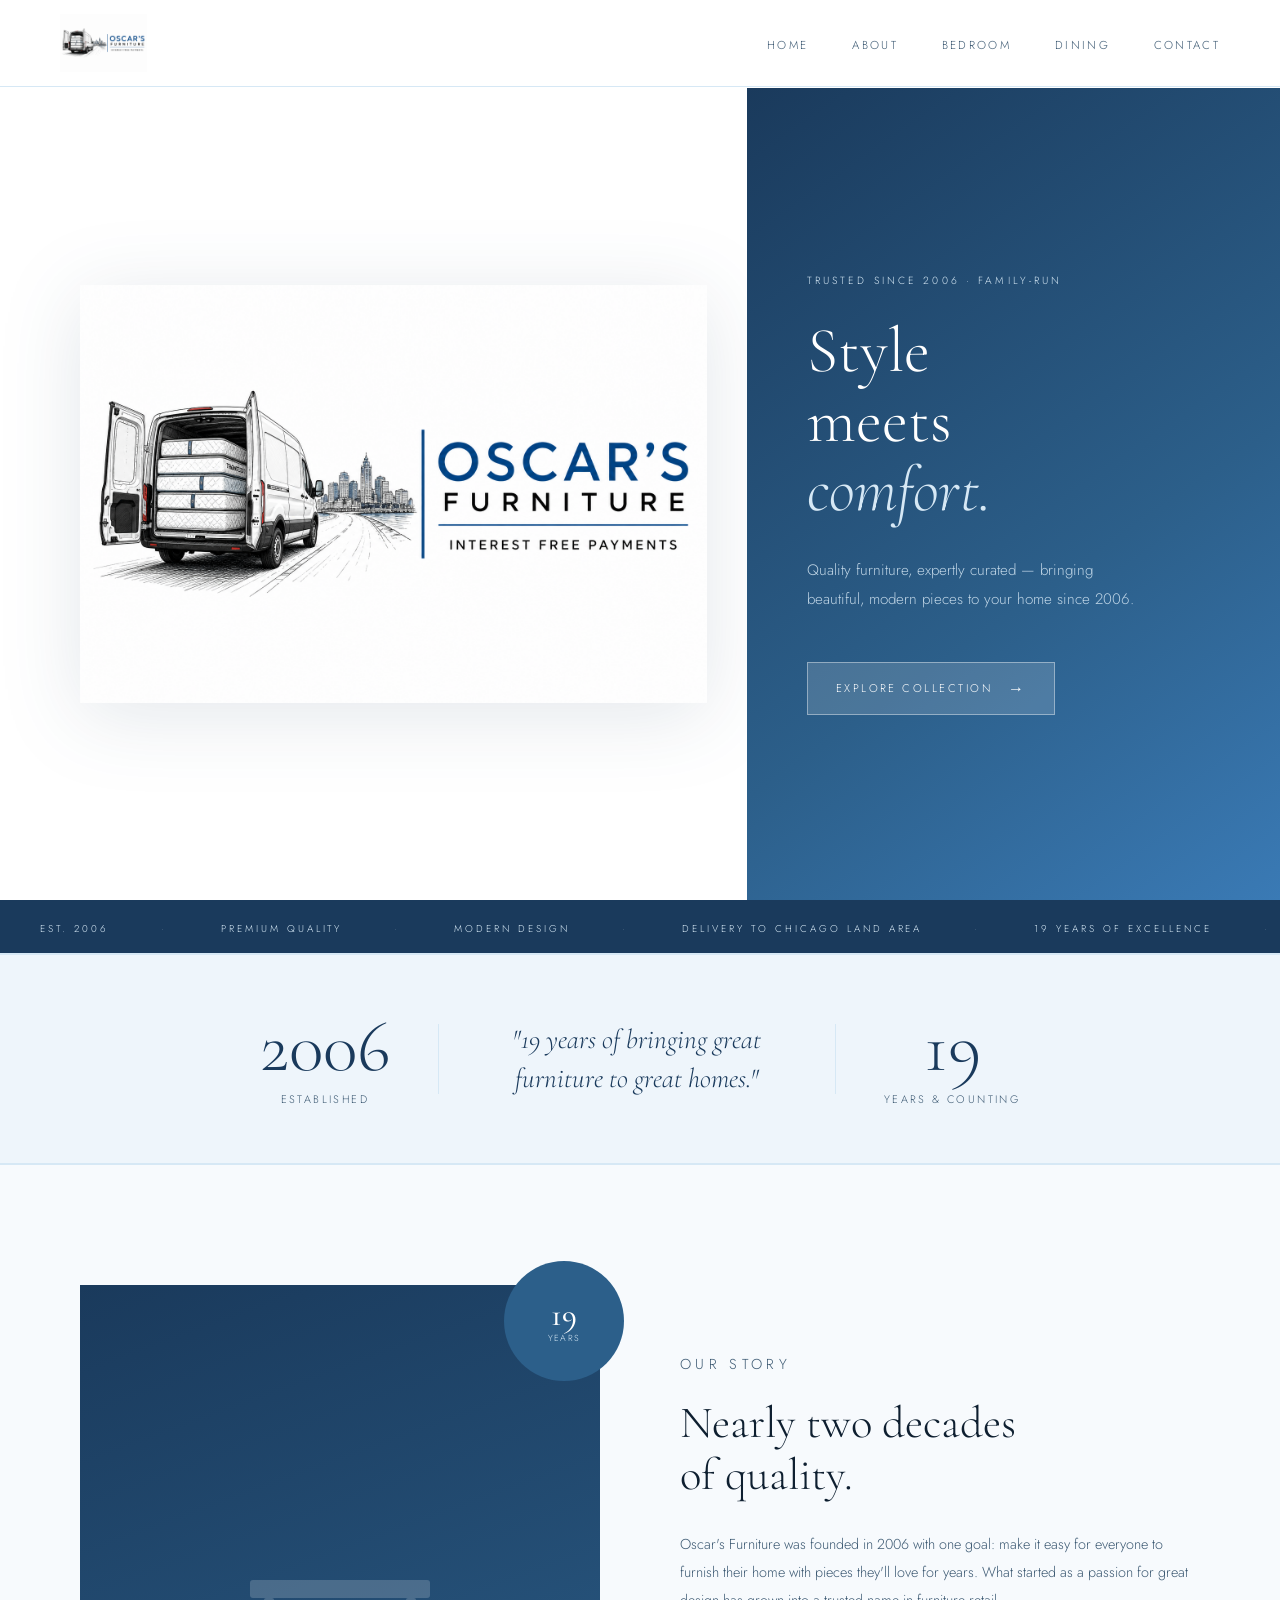
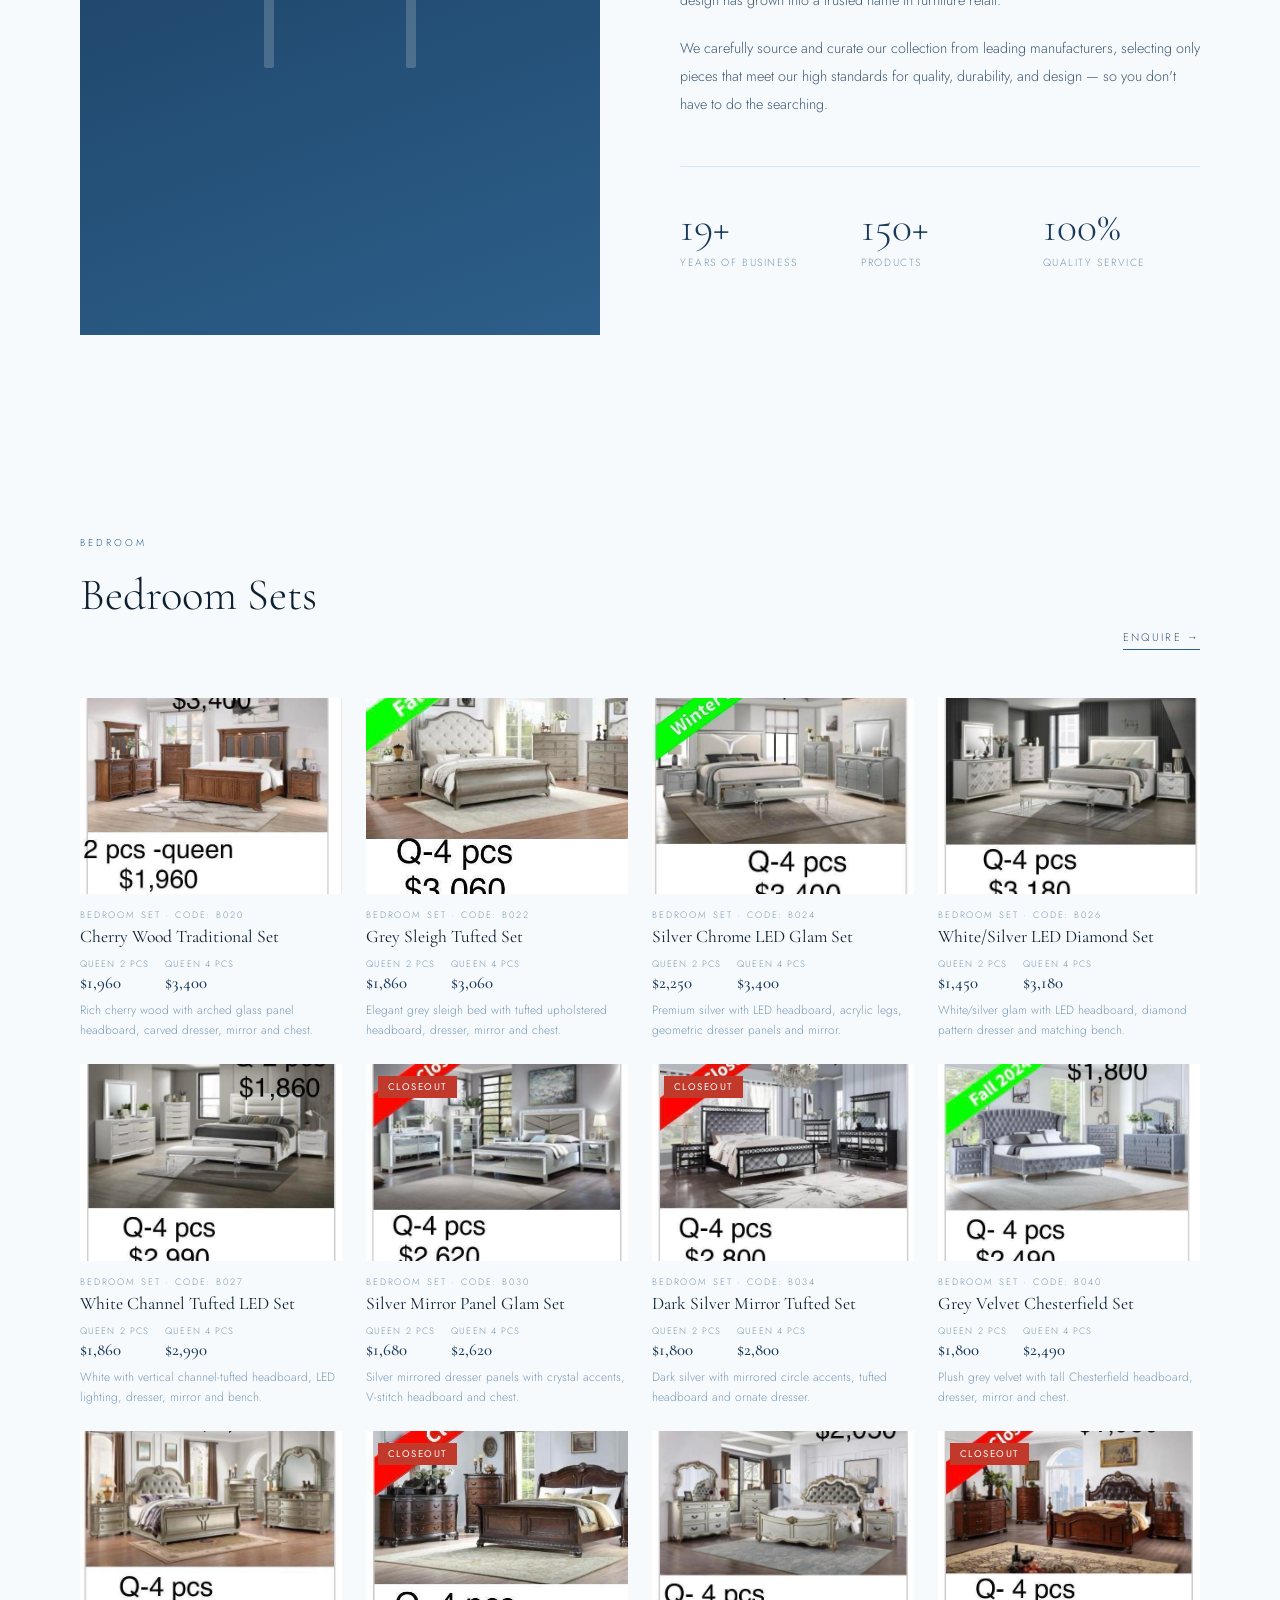
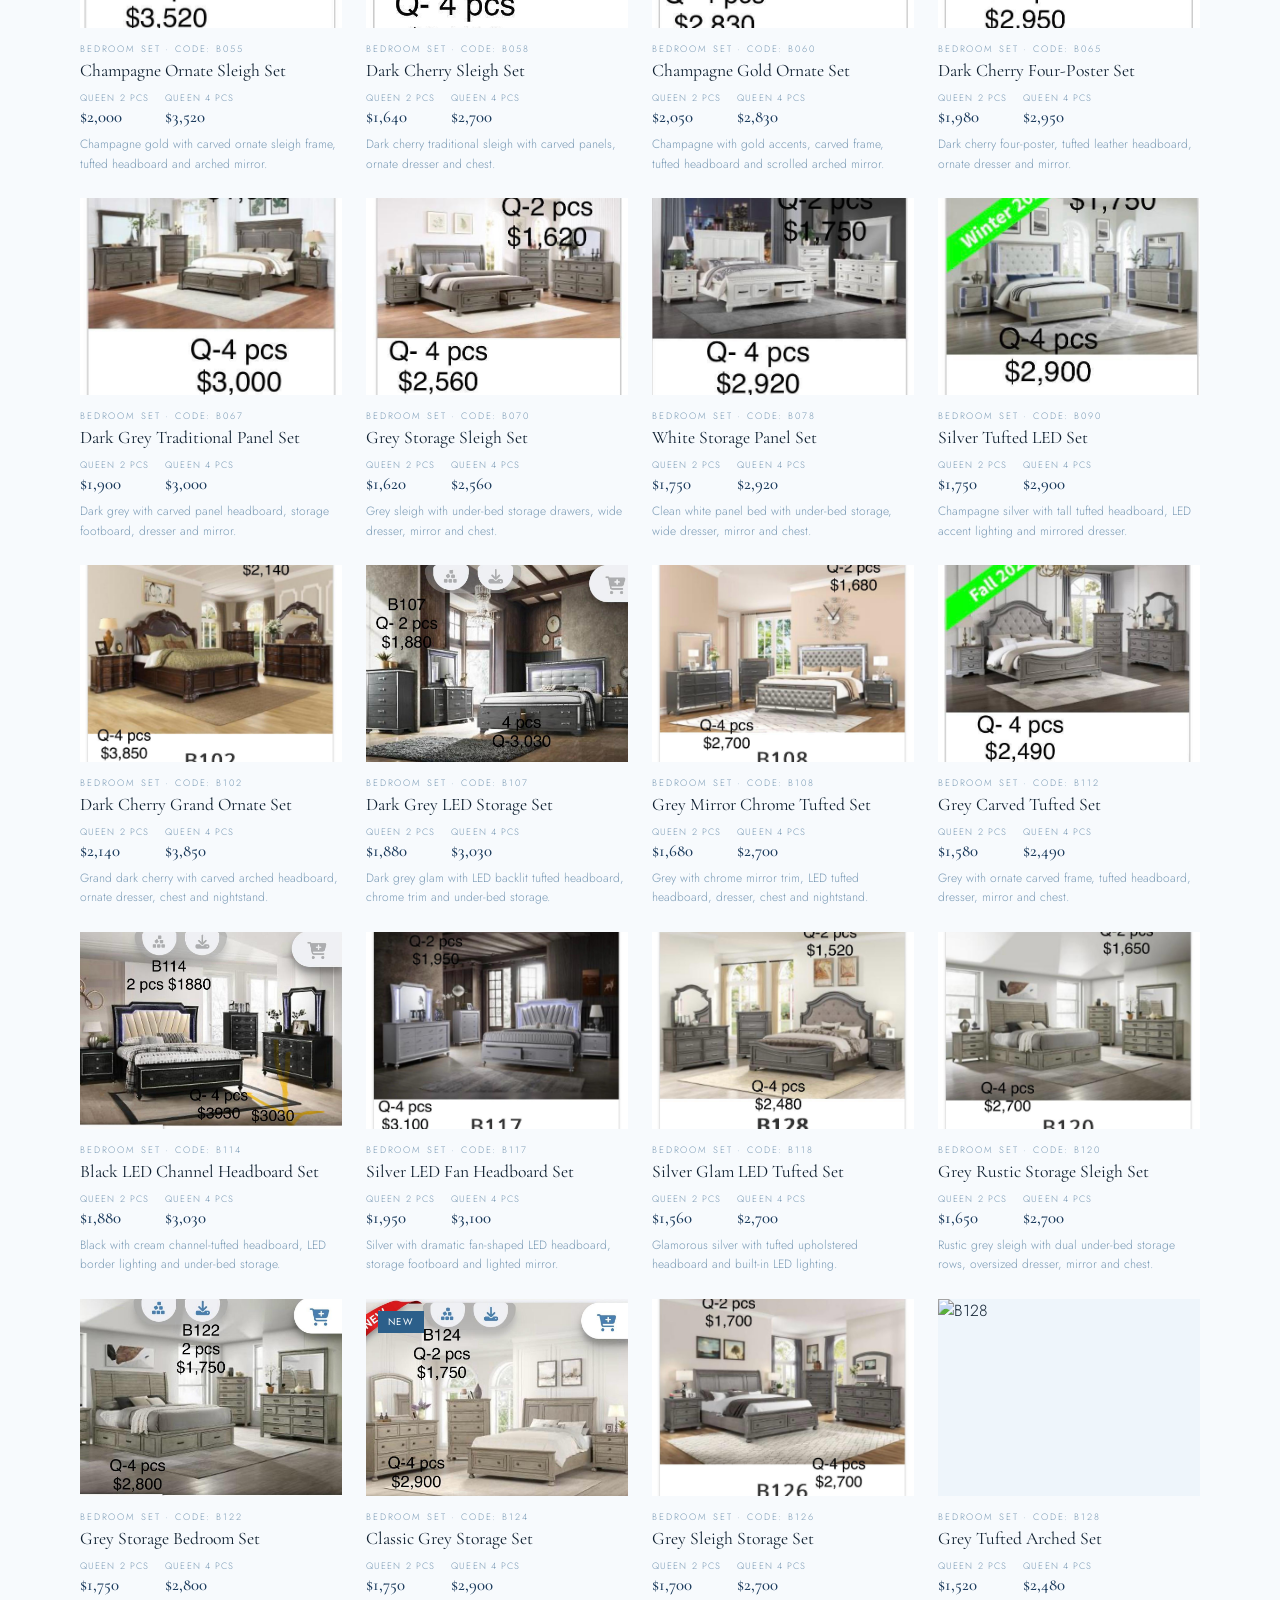
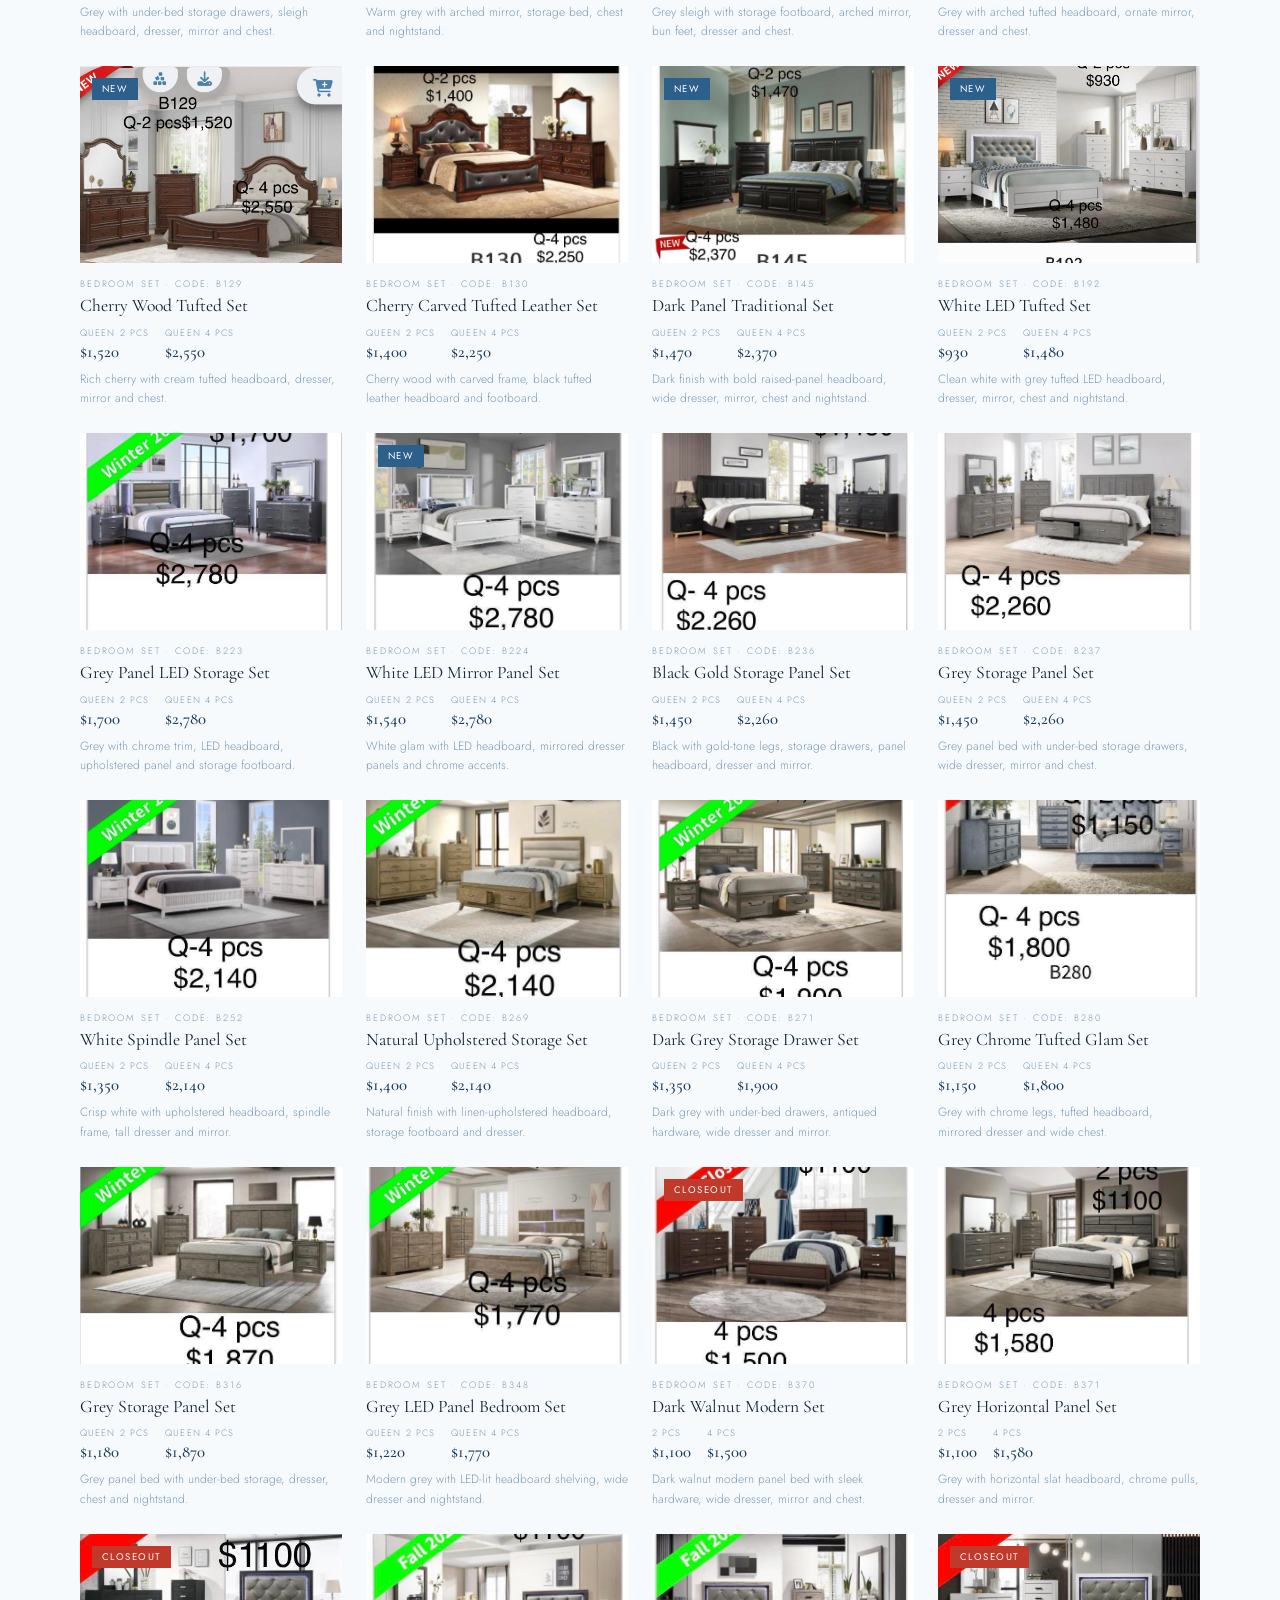
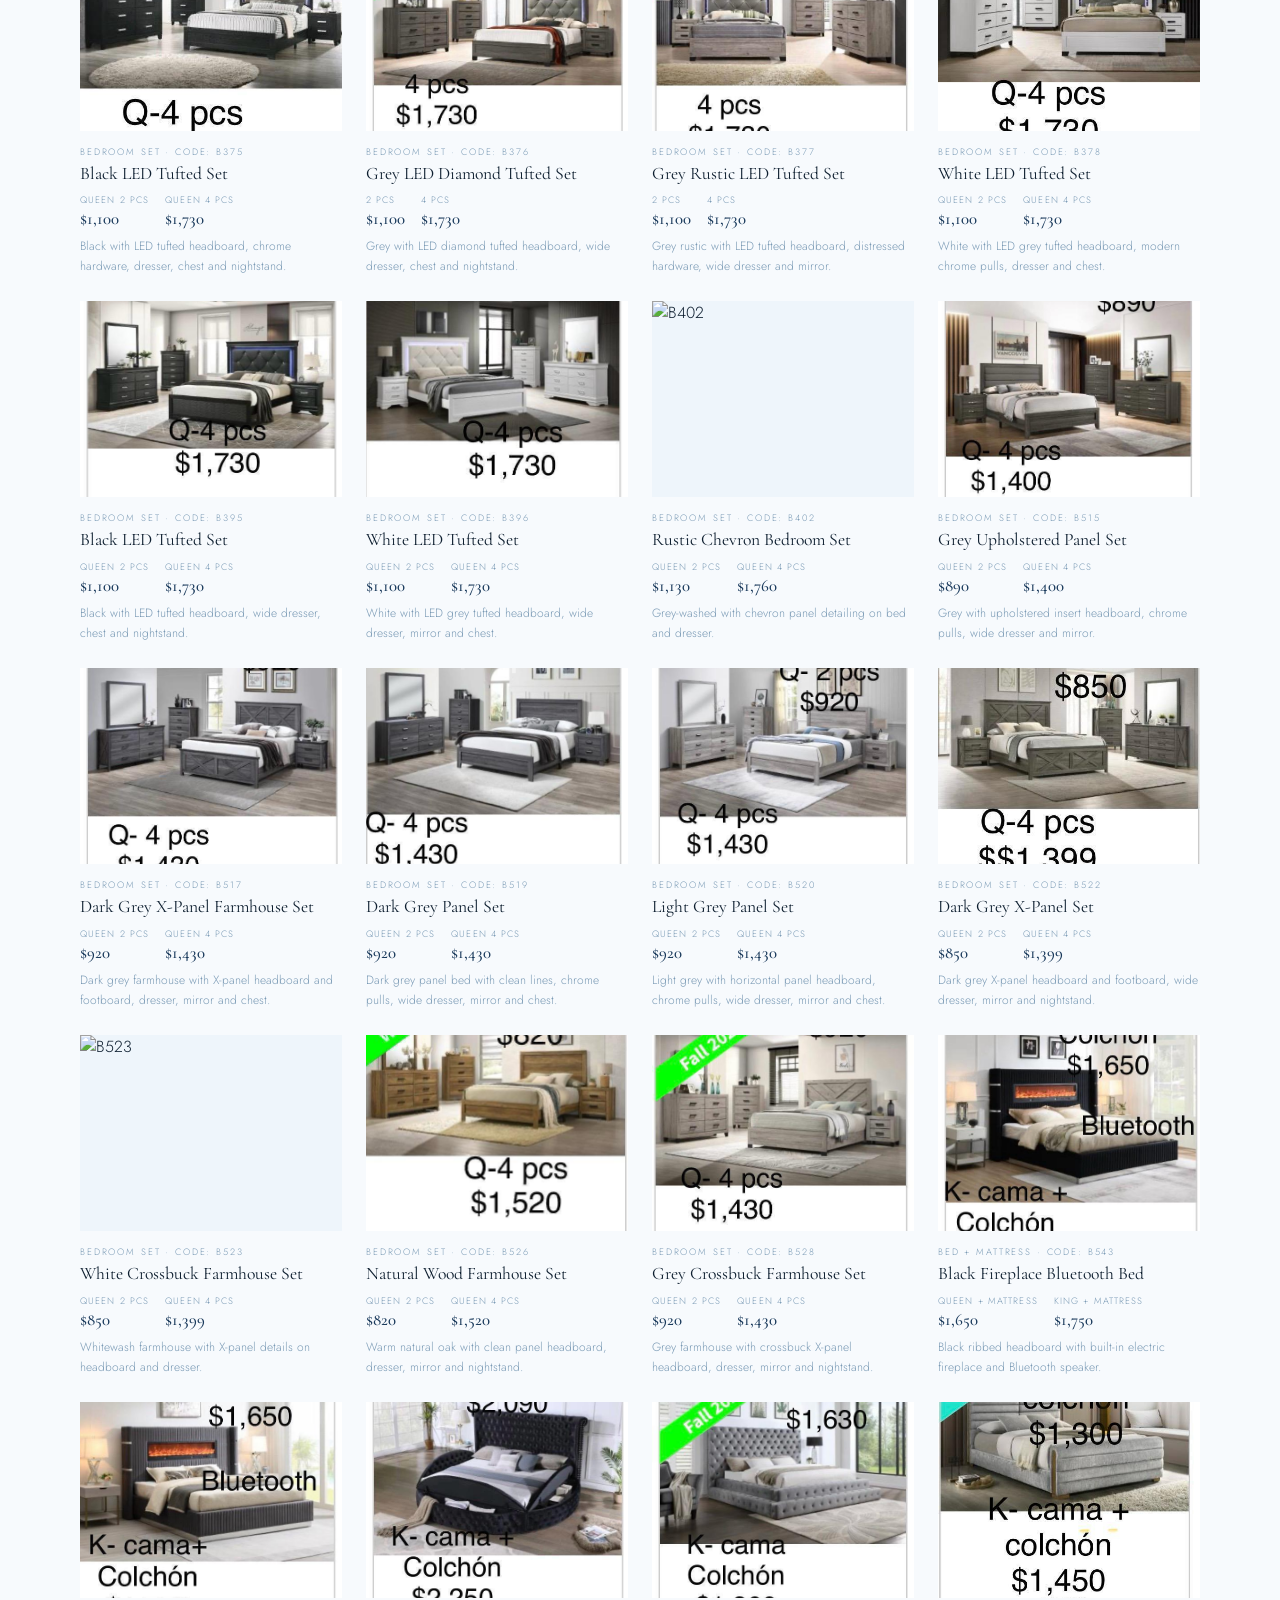
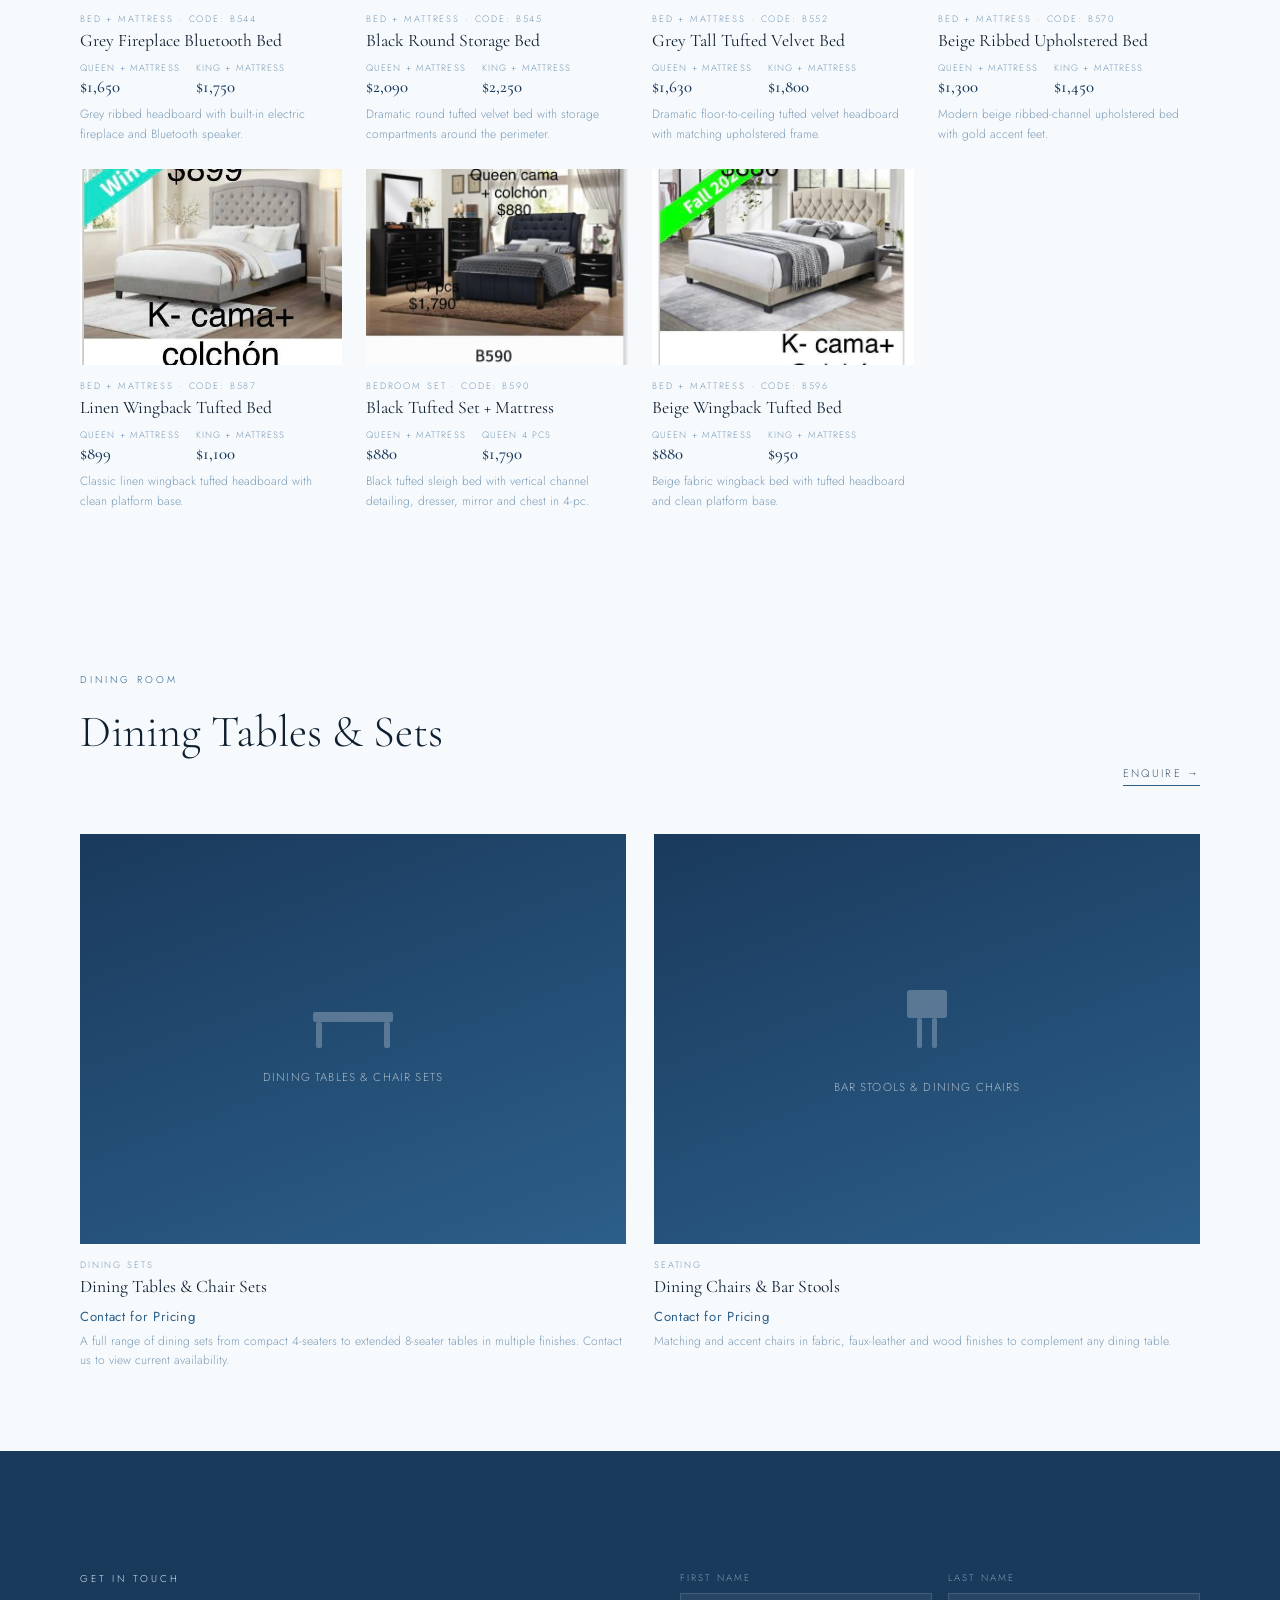
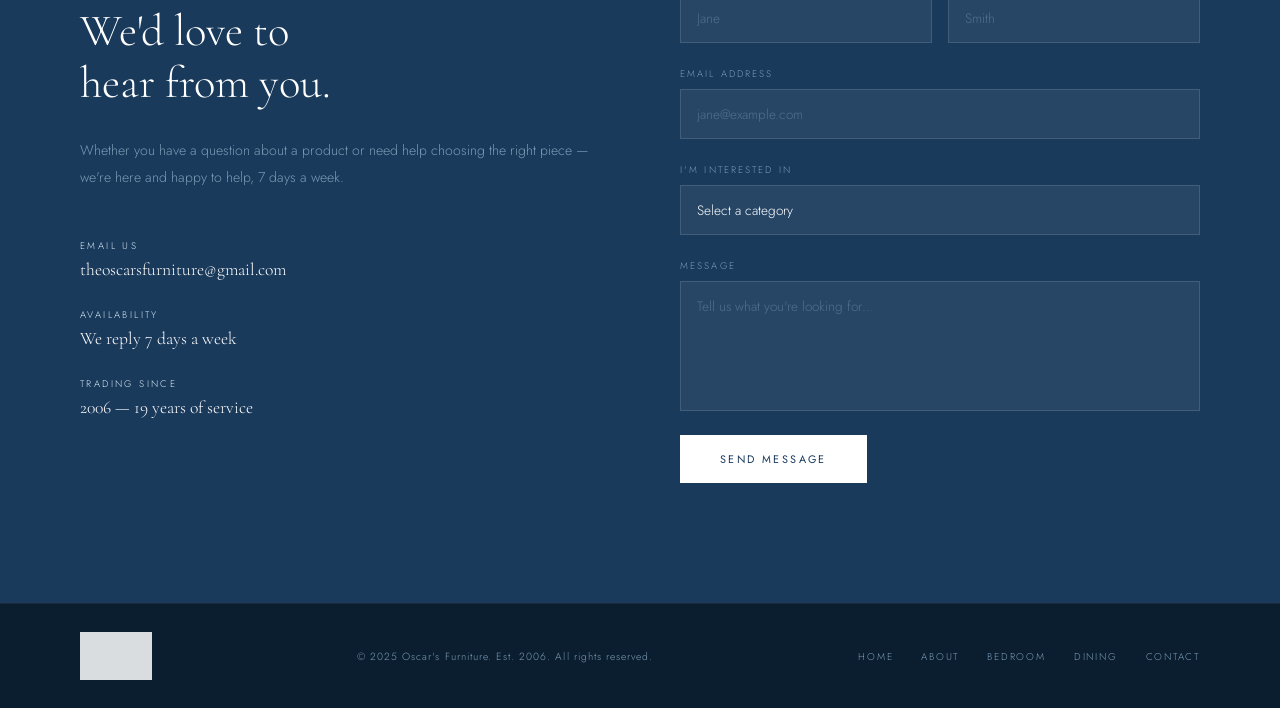
==== commit 47e54570: "Update index.html" ====
--- a/index.html
+++ b/index.html
@@ -102,7 +102,7 @@
 
       <!-- B020 -->
       <div class="product-card reveal">
-        <div class="product-img"><img src="images/b020.jpg" alt="B020"/><div class="product-overlay"><span class="quick-view">Enquire</span></div></div>
+        <div class="product-img"><img src="images/images/b020.jpg" alt="B020"/><div class="product-overlay"><span class="quick-view">Enquire</span></div></div>
         <div class="product-info">
           <p class="product-cat">Bedroom Set · Code: B020</p>
           <p class="product-name">Cherry Wood Traditional Set</p>
@@ -116,7 +116,7 @@
 
       <!-- B022 -->
       <div class="product-card reveal">
-        <div class="product-img"><img src="images/b022.jpg" alt="B022"/><div class="product-overlay"><span class="quick-view">Enquire</span></div></div>
+        <div class="product-img"><img src="images/images/b022.jpg" alt="B022"/><div class="product-overlay"><span class="quick-view">Enquire</span></div></div>
         <div class="product-info">
           <p class="product-cat">Bedroom Set · Code: B022</p>
           <p class="product-name">Grey Sleigh Tufted Set</p>
@@ -130,7 +130,7 @@
 
       <!-- B024 -->
       <div class="product-card reveal">
-        <div class="product-img"><img src="images/b024.jpg" alt="B024"/><div class="product-overlay"><span class="quick-view">Enquire</span></div></div>
+        <div class="product-img"><img src="images/images/b024.jpg" alt="B024"/><div class="product-overlay"><span class="quick-view">Enquire</span></div></div>
         <div class="product-info">
           <p class="product-cat">Bedroom Set · Code: B024</p>
           <p class="product-name">Silver Chrome LED Glam Set</p>
@@ -144,7 +144,7 @@
 
       <!-- B026 -->
       <div class="product-card reveal">
-        <div class="product-img"><img src="images/b026.jpg" alt="B026"/><div class="product-overlay"><span class="quick-view">Enquire</span></div></div>
+        <div class="product-img"><img src="images/images/b026.jpg" alt="B026"/><div class="product-overlay"><span class="quick-view">Enquire</span></div></div>
         <div class="product-info">
           <p class="product-cat">Bedroom Set · Code: B026</p>
           <p class="product-name">White/Silver LED Diamond Set</p>
@@ -158,7 +158,7 @@
 
       <!-- B027 -->
       <div class="product-card reveal">
-        <div class="product-img"><img src="images/b027.jpg" alt="B027"/><div class="product-overlay"><span class="quick-view">Enquire</span></div></div>
+        <div class="product-img"><img src="images/images/b027.jpg" alt="B027"/><div class="product-overlay"><span class="quick-view">Enquire</span></div></div>
         <div class="product-info">
           <p class="product-cat">Bedroom Set · Code: B027</p>
           <p class="product-name">White Channel Tufted LED Set</p>
@@ -172,7 +172,7 @@
 
       <!-- B030 — Closeout -->
       <div class="product-card reveal">
-        <div class="product-img"><img src="images/b030.jpg" alt="B030"/><span class="product-badge product-badge--closeout">Closeout</span><div class="product-overlay"><span class="quick-view">Enquire</span></div></div>
+        <div class="product-img"><img src="images/images/b030.jpg" alt="B030"/><span class="product-badge product-badge--closeout">Closeout</span><div class="product-overlay"><span class="quick-view">Enquire</span></div></div>
         <div class="product-info">
           <p class="product-cat">Bedroom Set · Code: B030</p>
           <p class="product-name">Silver Mirror Panel Glam Set</p>
@@ -186,7 +186,7 @@
 
       <!-- B034 — Closeout -->
       <div class="product-card reveal">
-        <div class="product-img"><img src="images/b034.jpg" alt="B034"/><span class="product-badge product-badge--closeout">Closeout</span><div class="product-overlay"><span class="quick-view">Enquire</span></div></div>
+        <div class="product-img"><img src="images/images/b034.jpg" alt="B034"/><span class="product-badge product-badge--closeout">Closeout</span><div class="product-overlay"><span class="quick-view">Enquire</span></div></div>
         <div class="product-info">
           <p class="product-cat">Bedroom Set · Code: B034</p>
           <p class="product-name">Dark Silver Mirror Tufted Set</p>
@@ -200,7 +200,7 @@
 
       <!-- B040 -->
       <div class="product-card reveal">
-        <div class="product-img"><img src="images/b040.jpg" alt="B040"/><div class="product-overlay"><span class="quick-view">Enquire</span></div></div>
+        <div class="product-img"><img src="images/images/b040.jpg" alt="B040"/><div class="product-overlay"><span class="quick-view">Enquire</span></div></div>
         <div class="product-info">
           <p class="product-cat">Bedroom Set · Code: B040</p>
           <p class="product-name">Grey Velvet Chesterfield Set</p>
@@ -214,7 +214,7 @@
 
       <!-- B055 -->
       <div class="product-card reveal">
-        <div class="product-img"><img src="images/b055.jpg" alt="B055"/><div class="product-overlay"><span class="quick-view">Enquire</span></div></div>
+        <div class="product-img"><img src="images/images/b055.jpg" alt="B055"/><div class="product-overlay"><span class="quick-view">Enquire</span></div></div>
         <div class="product-info">
           <p class="product-cat">Bedroom Set · Code: B055</p>
           <p class="product-name">Champagne Ornate Sleigh Set</p>
@@ -228,7 +228,7 @@
 
       <!-- B058 — Closeout -->
       <div class="product-card reveal">
-        <div class="product-img"><img src="images/b058.jpg" alt="B058"/><span class="product-badge product-badge--closeout">Closeout</span><div class="product-overlay"><span class="quick-view">Enquire</span></div></div>
+        <div class="product-img"><img src="images/images/b058.jpg" alt="B058"/><span class="product-badge product-badge--closeout">Closeout</span><div class="product-overlay"><span class="quick-view">Enquire</span></div></div>
         <div class="product-info">
           <p class="product-cat">Bedroom Set · Code: B058</p>
           <p class="product-name">Dark Cherry Sleigh Set</p>
@@ -242,7 +242,7 @@
 
       <!-- B060 -->
       <div class="product-card reveal">
-        <div class="product-img"><img src="images/b060.jpg" alt="B060"/><div class="product-overlay"><span class="quick-view">Enquire</span></div></div>
+        <div class="product-img"><img src="images/images/b060.jpg" alt="B060"/><div class="product-overlay"><span class="quick-view">Enquire</span></div></div>
         <div class="product-info">
           <p class="product-cat">Bedroom Set · Code: B060</p>
           <p class="product-name">Champagne Gold Ornate Set</p>
@@ -256,7 +256,7 @@
 
       <!-- B065 — Closeout -->
       <div class="product-card reveal">
-        <div class="product-img"><img src="images/b065.jpg" alt="B065"/><span class="product-badge product-badge--closeout">Closeout</span><div class="product-overlay"><span class="quick-view">Enquire</span></div></div>
+        <div class="product-img"><img src="images/images/b065.jpg" alt="B065"/><span class="product-badge product-badge--closeout">Closeout</span><div class="product-overlay"><span class="quick-view">Enquire</span></div></div>
         <div class="product-info">
           <p class="product-cat">Bedroom Set · Code: B065</p>
           <p class="product-name">Dark Cherry Four-Poster Set</p>
@@ -270,7 +270,7 @@
 
       <!-- B067 -->
       <div class="product-card reveal">
-        <div class="product-img"><img src="images/b067.jpg" alt="B067"/><div class="product-overlay"><span class="quick-view">Enquire</span></div></div>
+        <div class="product-img"><img src="images/images/b067.jpg" alt="B067"/><div class="product-overlay"><span class="quick-view">Enquire</span></div></div>
         <div class="product-info">
           <p class="product-cat">Bedroom Set · Code: B067</p>
           <p class="product-name">Dark Grey Traditional Panel Set</p>
@@ -284,7 +284,7 @@
 
       <!-- B070 -->
       <div class="product-card reveal">
-        <div class="product-img"><img src="images/b070.jpg" alt="B070"/><div class="product-overlay"><span class="quick-view">Enquire</span></div></div>
+        <div class="product-img"><img src="images/images/b070.jpg" alt="B070"/><div class="product-overlay"><span class="quick-view">Enquire</span></div></div>
         <div class="product-info">
           <p class="product-cat">Bedroom Set · Code: B070</p>
           <p class="product-name">Grey Storage Sleigh Set</p>
@@ -298,7 +298,7 @@
 
       <!-- B078 -->
       <div class="product-card reveal">
-        <div class="product-img"><img src="images/b078.jpg" alt="B078"/><div class="product-overlay"><span class="quick-view">Enquire</span></div></div>
+        <div class="product-img"><img src="images/images/b078.jpg" alt="B078"/><div class="product-overlay"><span class="quick-view">Enquire</span></div></div>
         <div class="product-info">
           <p class="product-cat">Bedroom Set · Code: B078</p>
           <p class="product-name">White Storage Panel Set</p>
@@ -312,7 +312,7 @@
 
       <!-- B090 -->
       <div class="product-card reveal">
-        <div class="product-img"><img src="images/b090.jpg" alt="B090"/><div class="product-overlay"><span class="quick-view">Enquire</span></div></div>
+        <div class="product-img"><img src="images/images/b090.jpg" alt="B090"/><div class="product-overlay"><span class="quick-view">Enquire</span></div></div>
         <div class="product-info">
           <p class="product-cat">Bedroom Set · Code: B090</p>
           <p class="product-name">Silver Tufted LED Set</p>
@@ -326,7 +326,7 @@
 
       <!-- B102 -->
       <div class="product-card reveal">
-        <div class="product-img"><img src="images/b102.jpg" alt="B102"/><div class="product-overlay"><span class="quick-view">Enquire</span></div></div>
+        <div class="product-img"><img src="images/images/b102.jpg" alt="B102"/><div class="product-overlay"><span class="quick-view">Enquire</span></div></div>
         <div class="product-info">
           <p class="product-cat">Bedroom Set · Code: B102</p>
           <p class="product-name">Dark Cherry Grand Ornate Set</p>
@@ -340,7 +340,7 @@
 
       <!-- B107 -->
       <div class="product-card reveal">
-        <div class="product-img"><img src="images/b107.jpg" alt="B107"/><div class="product-overlay"><span class="quick-view">Enquire</span></div></div>
+        <div class="product-img"><img src="images/images/b107.jpg" alt="B107"/><div class="product-overlay"><span class="quick-view">Enquire</span></div></div>
         <div class="product-info">
           <p class="product-cat">Bedroom Set · Code: B107</p>
           <p class="product-name">Dark Grey LED Storage Set</p>
@@ -354,7 +354,7 @@
 
       <!-- B108 -->
       <div class="product-card reveal">
-        <div class="product-img"><img src="images/b108.jpg" alt="B108"/><div class="product-overlay"><span class="quick-view">Enquire</span></div></div>
+        <div class="product-img"><img src="images/images/b108.jpg" alt="B108"/><div class="product-overlay"><span class="quick-view">Enquire</span></div></div>
         <div class="product-info">
           <p class="product-cat">Bedroom Set · Code: B108</p>
           <p class="product-name">Grey Mirror Chrome Tufted Set</p>
@@ -368,7 +368,7 @@
 
       <!-- B112 -->
       <div class="product-card reveal">
-        <div class="product-img"><img src="images/b112.jpg" alt="B112"/><div class="product-overlay"><span class="quick-view">Enquire</span></div></div>
+        <div class="product-img"><img src="images/images/b112.jpg" alt="B112"/><div class="product-overlay"><span class="quick-view">Enquire</span></div></div>
         <div class="product-info">
           <p class="product-cat">Bedroom Set · Code: B112</p>
           <p class="product-name">Grey Carved Tufted Set</p>
@@ -382,7 +382,7 @@
 
       <!-- B114 -->
       <div class="product-card reveal">
-        <div class="product-img"><img src="images/b114.jpg" alt="B114"/><div class="product-overlay"><span class="quick-view">Enquire</span></div></div>
+        <div class="product-img"><img src="images/images/b114.jpg" alt="B114"/><div class="product-overlay"><span class="quick-view">Enquire</span></div></div>
         <div class="product-info">
           <p class="product-cat">Bedroom Set · Code: B114</p>
           <p class="product-name">Black LED Channel Headboard Set</p>
@@ -396,7 +396,7 @@
 
       <!-- B117 -->
       <div class="product-card reveal">
-        <div class="product-img"><img src="images/b117.jpg" alt="B117"/><div class="product-overlay"><span class="quick-view">Enquire</span></div></div>
+        <div class="product-img"><img src="images/images/b117.jpg" alt="B117"/><div class="product-overlay"><span class="quick-view">Enquire</span></div></div>
         <div class="product-info">
           <p class="product-cat">Bedroom Set · Code: B117</p>
           <p class="product-name">Silver LED Fan Headboard Set</p>
@@ -410,7 +410,7 @@
 
       <!-- B118 -->
       <div class="product-card reveal">
-        <div class="product-img"><img src="images/b128.jpg" alt="B118"/><div class="product-overlay"><span class="quick-view">Enquire</span></div></div>
+        <div class="product-img"><img src="images/images/b128.jpg" alt="B118"/><div class="product-overlay"><span class="quick-view">Enquire</span></div></div>
         <div class="product-info">
           <p class="product-cat">Bedroom Set · Code: B118</p>
           <p class="product-name">Silver Glam LED Tufted Set</p>
@@ -424,7 +424,7 @@
 
       <!-- B120 -->
       <div class="product-card reveal">
-        <div class="product-img"><img src="images/b120.jpg" alt="B120"/><div class="product-overlay"><span class="quick-view">Enquire</span></div></div>
+        <div class="product-img"><img src="images/images/b120.jpg" alt="B120"/><div class="product-overlay"><span class="quick-view">Enquire</span></div></div>
         <div class="product-info">
           <p class="product-cat">Bedroom Set · Code: B120</p>
           <p class="product-name">Grey Rustic Storage Sleigh Set</p>
@@ -438,7 +438,7 @@
 
       <!-- B122 -->
       <div class="product-card reveal">
-        <div class="product-img"><img src="images/b122.jpg" alt="B122"/><div class="product-overlay"><span class="quick-view">Enquire</span></div></div>
+        <div class="product-img"><img src="images/images/b122.jpg" alt="B122"/><div class="product-overlay"><span class="quick-view">Enquire</span></div></div>
         <div class="product-info">
           <p class="product-cat">Bedroom Set · Code: B122</p>
           <p class="product-name">Grey Storage Bedroom Set</p>
@@ -452,7 +452,7 @@
 
       <!-- B124 — New -->
       <div class="product-card reveal">
-        <div class="product-img"><img src="images/b124.jpg" alt="B124"/><span class="product-badge product-badge--new">New</span><div class="product-overlay"><span class="quick-view">Enquire</span></div></div>
+        <div class="product-img"><img src="images/images/b124.jpg" alt="B124"/><span class="product-badge product-badge--new">New</span><div class="product-overlay"><span class="quick-view">Enquire</span></div></div>
         <div class="product-info">
           <p class="product-cat">Bedroom Set · Code: B124</p>
           <p class="product-name">Classic Grey Storage Set</p>
@@ -466,7 +466,7 @@
 
       <!-- B126 -->
       <div class="product-card reveal">
-        <div class="product-img"><img src="images/b126.jpg" alt="B126"/><div class="product-overlay"><span class="quick-view">Enquire</span></div></div>
+        <div class="product-img"><img src="images/images/b126.jpg" alt="B126"/><div class="product-overlay"><span class="quick-view">Enquire</span></div></div>
         <div class="product-info">
           <p class="product-cat">Bedroom Set · Code: B126</p>
           <p class="product-name">Grey Sleigh Storage Set</p>
@@ -480,7 +480,7 @@
 
       <!-- B128 -->
       <div class="product-card reveal">
-        <div class="product-img"><img src="images/b128b.jpg" alt="B128"/><div class="product-overlay"><span class="quick-view">Enquire</span></div></div>
+        <div class="product-img"><img src="images/images/b128b.jpg" alt="B128"/><div class="product-overlay"><span class="quick-view">Enquire</span></div></div>
         <div class="product-info">
           <p class="product-cat">Bedroom Set · Code: B128</p>
           <p class="product-name">Grey Tufted Arched Set</p>
@@ -494,7 +494,7 @@
 
       <!-- B129 — New -->
       <div class="product-card reveal">
-        <div class="product-img"><img src="images/b129.jpg" alt="B129"/><span class="product-badge product-badge--new">New</span><div class="product-overlay"><span class="quick-view">Enquire</span></div></div>
+        <div class="product-img"><img src="images/images/b129.jpg" alt="B129"/><span class="product-badge product-badge--new">New</span><div class="product-overlay"><span class="quick-view">Enquire</span></div></div>
         <div class="product-info">
           <p class="product-cat">Bedroom Set · Code: B129</p>
           <p class="product-name">Cherry Wood Tufted Set</p>
@@ -508,7 +508,7 @@
 
       <!-- B130 -->
       <div class="product-card reveal">
-        <div class="product-img"><img src="images/b130.jpg" alt="B130"/><div class="product-overlay"><span class="quick-view">Enquire</span></div></div>
+        <div class="product-img"><img src="images/images/b130.jpg" alt="B130"/><div class="product-overlay"><span class="quick-view">Enquire</span></div></div>
         <div class="product-info">
           <p class="product-cat">Bedroom Set · Code: B130</p>
           <p class="product-name">Cherry Carved Tufted Leather Set</p>
@@ -522,7 +522,7 @@
 
       <!-- B145 — New -->
       <div class="product-card reveal">
-        <div class="product-img"><img src="images/b145.jpg" alt="B145"/><span class="product-badge product-badge--new">New</span><div class="product-overlay"><span class="quick-view">Enquire</span></div></div>
+        <div class="product-img"><img src="images/images/b145.jpg" alt="B145"/><span class="product-badge product-badge--new">New</span><div class="product-overlay"><span class="quick-view">Enquire</span></div></div>
         <div class="product-info">
           <p class="product-cat">Bedroom Set · Code: B145</p>
           <p class="product-name">Dark Panel Traditional Set</p>
@@ -536,7 +536,7 @@
 
       <!-- B192 — New -->
       <div class="product-card reveal">
-        <div class="product-img"><img src="images/b192.jpg" alt="B192"/><span class="product-badge product-badge--new">New</span><div class="product-overlay"><span class="quick-view">Enquire</span></div></div>
+        <div class="product-img"><img src="images/images/b192.jpg" alt="B192"/><span class="product-badge product-badge--new">New</span><div class="product-overlay"><span class="quick-view">Enquire</span></div></div>
         <div class="product-info">
           <p class="product-cat">Bedroom Set · Code: B192</p>
           <p class="product-name">White LED Tufted Set</p>
@@ -550,7 +550,7 @@
 
       <!-- B223 -->
       <div class="product-card reveal">
-        <div class="product-img"><img src="images/b223.jpg" alt="B223"/><div class="product-overlay"><span class="quick-view">Enquire</span></div></div>
+        <div class="product-img"><img src="images/images/b223.jpg" alt="B223"/><div class="product-overlay"><span class="quick-view">Enquire</span></div></div>
         <div class="product-info">
           <p class="product-cat">Bedroom Set · Code: B223</p>
           <p class="product-name">Grey Panel LED Storage Set</p>
@@ -564,7 +564,7 @@
 
       <!-- B224 — New -->
       <div class="product-card reveal">
-        <div class="product-img"><img src="images/b224.jpg" alt="B224"/><span class="product-badge product-badge--new">New</span><div class="product-overlay"><span class="quick-view">Enquire</span></div></div>
+        <div class="product-img"><img src="images/images/b224.jpg" alt="B224"/><span class="product-badge product-badge--new">New</span><div class="product-overlay"><span class="quick-view">Enquire</span></div></div>
         <div class="product-info">
           <p class="product-cat">Bedroom Set · Code: B224</p>
           <p class="product-name">White LED Mirror Panel Set</p>
@@ -578,7 +578,7 @@
 
       <!-- B236 -->
       <div class="product-card reveal">
-        <div class="product-img"><img src="images/b236.jpg" alt="B236"/><div class="product-overlay"><span class="quick-view">Enquire</span></div></div>
+        <div class="product-img"><img src="images/images/b236.jpg" alt="B236"/><div class="product-overlay"><span class="quick-view">Enquire</span></div></div>
         <div class="product-info">
           <p class="product-cat">Bedroom Set · Code: B236</p>
           <p class="product-name">Black Gold Storage Panel Set</p>
@@ -592,7 +592,7 @@
 
       <!-- B237 -->
       <div class="product-card reveal">
-        <div class="product-img"><img src="images/b237.jpg" alt="B237"/><div class="product-overlay"><span class="quick-view">Enquire</span></div></div>
+        <div class="product-img"><img src="images/images/b237.jpg" alt="B237"/><div class="product-overlay"><span class="quick-view">Enquire</span></div></div>
         <div class="product-info">
           <p class="product-cat">Bedroom Set · Code: B237</p>
           <p class="product-name">Grey Storage Panel Set</p>
@@ -606,7 +606,7 @@
 
       <!-- B252 -->
       <div class="product-card reveal">
-        <div class="product-img"><img src="images/b252.jpg" alt="B252"/><div class="product-overlay"><span class="quick-view">Enquire</span></div></div>
+        <div class="product-img"><img src="images/images/b252.jpg" alt="B252"/><div class="product-overlay"><span class="quick-view">Enquire</span></div></div>
         <div class="product-info">
           <p class="product-cat">Bedroom Set · Code: B252</p>
           <p class="product-name">White Spindle Panel Set</p>
@@ -620,7 +620,7 @@
 
       <!-- B269 -->
       <div class="product-card reveal">
-        <div class="product-img"><img src="images/b269.jpg" alt="B269"/><div class="product-overlay"><span class="quick-view">Enquire</span></div></div>
+        <div class="product-img"><img src="images/images/b269.jpg" alt="B269"/><div class="product-overlay"><span class="quick-view">Enquire</span></div></div>
         <div class="product-info">
           <p class="product-cat">Bedroom Set · Code: B269</p>
           <p class="product-name">Natural Upholstered Storage Set</p>
@@ -634,7 +634,7 @@
 
       <!-- B271 -->
       <div class="product-card reveal">
-        <div class="product-img"><img src="images/b271.jpg" alt="B271"/><div class="product-overlay"><span class="quick-view">Enquire</span></div></div>
+        <div class="product-img"><img src="images/images/b271.jpg" alt="B271"/><div class="product-overlay"><span class="quick-view">Enquire</span></div></div>
         <div class="product-info">
           <p class="product-cat">Bedroom Set · Code: B271</p>
           <p class="product-name">Dark Grey Storage Drawer Set</p>
@@ -648,7 +648,7 @@
 
       <!-- B280 -->
       <div class="product-card reveal">
-        <div class="product-img"><img src="images/b280.jpg" alt="B280"/><div class="product-overlay"><span class="quick-view">Enquire</span></div></div>
+        <div class="product-img"><img src="images/images/b280.jpg" alt="B280"/><div class="product-overlay"><span class="quick-view">Enquire</span></div></div>
         <div class="product-info">
           <p class="product-cat">Bedroom Set · Code: B280</p>
           <p class="product-name">Grey Chrome Tufted Glam Set</p>
@@ -662,7 +662,7 @@
 
       <!-- B316 -->
       <div class="product-card reveal">
-        <div class="product-img"><img src="images/b316.jpg" alt="B316"/><div class="product-overlay"><span class="quick-view">Enquire</span></div></div>
+        <div class="product-img"><img src="images/images/b316.jpg" alt="B316"/><div class="product-overlay"><span class="quick-view">Enquire</span></div></div>
         <div class="product-info">
           <p class="product-cat">Bedroom Set · Code: B316</p>
           <p class="product-name">Grey Storage Panel Set</p>
@@ -676,7 +676,7 @@
 
       <!-- B348 -->
       <div class="product-card reveal">
-        <div class="product-img"><img src="images/b348.jpg" alt="B348"/><div class="product-overlay"><span class="quick-view">Enquire</span></div></div>
+        <div class="product-img"><img src="images/images/b348.jpg" alt="B348"/><div class="product-overlay"><span class="quick-view">Enquire</span></div></div>
         <div class="product-info">
           <p class="product-cat">Bedroom Set · Code: B348</p>
           <p class="product-name">Grey LED Panel Bedroom Set</p>
@@ -690,7 +690,7 @@
 
       <!-- B370 — Closeout -->
       <div class="product-card reveal">
-        <div class="product-img"><img src="images/b370.jpg" alt="B370"/><span class="product-badge product-badge--closeout">Closeout</span><div class="product-overlay"><span class="quick-view">Enquire</span></div></div>
+        <div class="product-img"><img src="images/images/b370.jpg" alt="B370"/><span class="product-badge product-badge--closeout">Closeout</span><div class="product-overlay"><span class="quick-view">Enquire</span></div></div>
         <div class="product-info">
           <p class="product-cat">Bedroom Set · Code: B370</p>
           <p class="product-name">Dark Walnut Modern Set</p>
@@ -704,7 +704,7 @@
 
       <!-- B371 -->
       <div class="product-card reveal">
-        <div class="product-img"><img src="images/b371.jpg" alt="B371"/><div class="product-overlay"><span class="quick-view">Enquire</span></div></div>
+        <div class="product-img"><img src="images/images/b371.jpg" alt="B371"/><div class="product-overlay"><span class="quick-view">Enquire</span></div></div>
         <div class="product-info">
           <p class="product-cat">Bedroom Set · Code: B371</p>
           <p class="product-name">Grey Horizontal Panel Set</p>
@@ -718,7 +718,7 @@
 
       <!-- B375 — Closeout -->
       <div class="product-card reveal">
-        <div class="product-img"><img src="images/b375.jpg" alt="B375"/><span class="product-badge product-badge--closeout">Closeout</span><div class="product-overlay"><span class="quick-view">Enquire</span></div></div>
+        <div class="product-img"><img src="images/images/b375.jpg" alt="B375"/><span class="product-badge product-badge--closeout">Closeout</span><div class="product-overlay"><span class="quick-view">Enquire</span></div></div>
         <div class="product-info">
           <p class="product-cat">Bedroom Set · Code: B375</p>
           <p class="product-name">Black LED Tufted Set</p>
@@ -732,7 +732,7 @@
 
       <!-- B376 -->
       <div class="product-card reveal">
-        <div class="product-img"><img src="images/b376.jpg" alt="B376"/><div class="product-overlay"><span class="quick-view">Enquire</span></div></div>
+        <div class="product-img"><img src="images/images/b376.jpg" alt="B376"/><div class="product-overlay"><span class="quick-view">Enquire</span></div></div>
         <div class="product-info">
           <p class="product-cat">Bedroom Set · Code: B376</p>
           <p class="product-name">Grey LED Diamond Tufted Set</p>
@@ -746,7 +746,7 @@
 
       <!-- B377 -->
       <div class="product-card reveal">
-        <div class="product-img"><img src="images/b377.jpg" alt="B377"/><div class="product-overlay"><span class="quick-view">Enquire</span></div></div>
+        <div class="product-img"><img src="images/images/b377.jpg" alt="B377"/><div class="product-overlay"><span class="quick-view">Enquire</span></div></div>
         <div class="product-info">
           <p class="product-cat">Bedroom Set · Code: B377</p>
           <p class="product-name">Grey Rustic LED Tufted Set</p>
@@ -760,7 +760,7 @@
 
       <!-- B378 — Closeout -->
       <div class="product-card reveal">
-        <div class="product-img"><img src="images/b378.jpg" alt="B378"/><span class="product-badge product-badge--closeout">Closeout</span><div class="product-overlay"><span class="quick-view">Enquire</span></div></div>
+        <div class="product-img"><img src="images/images/b378.jpg" alt="B378"/><span class="product-badge product-badge--closeout">Closeout</span><div class="product-overlay"><span class="quick-view">Enquire</span></div></div>
         <div class="product-info">
           <p class="product-cat">Bedroom Set · Code: B378</p>
           <p class="product-name">White LED Tufted Set</p>
@@ -774,7 +774,7 @@
 
       <!-- B395 -->
       <div class="product-card reveal">
-        <div class="product-img"><img src="images/b395.jpg" alt="B395"/><div class="product-overlay"><span class="quick-view">Enquire</span></div></div>
+        <div class="product-img"><img src="images/images/b395.jpg" alt="B395"/><div class="product-overlay"><span class="quick-view">Enquire</span></div></div>
         <div class="product-info">
           <p class="product-cat">Bedroom Set · Code: B395</p>
           <p class="product-name">Black LED Tufted Set</p>
@@ -788,7 +788,7 @@
 
       <!-- B396 -->
       <div class="product-card reveal">
-        <div class="product-img"><img src="images/b396.jpg" alt="B396"/><div class="product-overlay"><span class="quick-view">Enquire</span></div></div>
+        <div class="product-img"><img src="images/images/b396.jpg" alt="B396"/><div class="product-overlay"><span class="quick-view">Enquire</span></div></div>
         <div class="product-info">
           <p class="product-cat">Bedroom Set · Code: B396</p>
           <p class="product-name">White LED Tufted Set</p>
@@ -802,7 +802,7 @@
 
       <!-- B402 -->
       <div class="product-card reveal">
-        <div class="product-img"><img src="images/b402.jpg" alt="B402"/><div class="product-overlay"><span class="quick-view">Enquire</span></div></div>
+        <div class="product-img"><img src="images/images/b402.jpg" alt="B402"/><div class="product-overlay"><span class="quick-view">Enquire</span></div></div>
         <div class="product-info">
           <p class="product-cat">Bedroom Set · Code: B402</p>
           <p class="product-name">Rustic Chevron Bedroom Set</p>
@@ -816,7 +816,7 @@
 
       <!-- B515 -->
       <div class="product-card reveal">
-        <div class="product-img"><img src="images/b515.jpg" alt="B515"/><div class="product-overlay"><span class="quick-view">Enquire</span></div></div>
+        <div class="product-img"><img src="images/images/b515.jpg" alt="B515"/><div class="product-overlay"><span class="quick-view">Enquire</span></div></div>
         <div class="product-info">
           <p class="product-cat">Bedroom Set · Code: B515</p>
           <p class="product-name">Grey Upholstered Panel Set</p>
@@ -830,7 +830,7 @@
 
       <!-- B517 -->
       <div class="product-card reveal">
-        <div class="product-img"><img src="images/b517.jpg" alt="B517"/><div class="product-overlay"><span class="quick-view">Enquire</span></div></div>
+        <div class="product-img"><img src="images/images/b517.jpg" alt="B517"/><div class="product-overlay"><span class="quick-view">Enquire</span></div></div>
         <div class="product-info">
           <p class="product-cat">Bedroom Set · Code: B517</p>
           <p class="product-name">Dark Grey X-Panel Farmhouse Set</p>
@@ -844,7 +844,7 @@
 
       <!-- B519 -->
       <div class="product-card reveal">
-        <div class="product-img"><img src="images/b519.jpg" alt="B519"/><div class="product-overlay"><span class="quick-view">Enquire</span></div></div>
+        <div class="product-img"><img src="images/images/b519.jpg" alt="B519"/><div class="product-overlay"><span class="quick-view">Enquire</span></div></div>
         <div class="product-info">
           <p class="product-cat">Bedroom Set · Code: B519</p>
           <p class="product-name">Dark Grey Panel Set</p>
@@ -858,7 +858,7 @@
 
       <!-- B520 -->
       <div class="product-card reveal">
-        <div class="product-img"><img src="images/b520.jpg" alt="B520"/><div class="product-overlay"><span class="quick-view">Enquire</span></div></div>
+        <div class="product-img"><img src="images/images/b520.jpg" alt="B520"/><div class="product-overlay"><span class="quick-view">Enquire</span></div></div>
         <div class="product-info">
           <p class="product-cat">Bedroom Set · Code: B520</p>
           <p class="product-name">Light Grey Panel Set</p>
@@ -872,7 +872,7 @@
 
       <!-- B522 -->
       <div class="product-card reveal">
-        <div class="product-img"><img src="images/b522.jpg" alt="B522"/><div class="product-overlay"><span class="quick-view">Enquire</span></div></div>
+        <div class="product-img"><img src="images/images/b522.jpg" alt="B522"/><div class="product-overlay"><span class="quick-view">Enquire</span></div></div>
         <div class="product-info">
           <p class="product-cat">Bedroom Set · Code: B522</p>
           <p class="product-name">Dark Grey X-Panel Set</p>
@@ -886,7 +886,7 @@
 
       <!-- B523 White -->
       <div class="product-card reveal">
-        <div class="product-img"><img src="images/b523b.jpg" alt="B523"/><div class="product-overlay"><span class="quick-view">Enquire</span></div></div>
+        <div class="product-img"><img src="images/images/b523b.jpg" alt="B523"/><div class="product-overlay"><span class="quick-view">Enquire</span></div></div>
         <div class="product-info">
           <p class="product-cat">Bedroom Set · Code: B523</p>
           <p class="product-name">White Crossbuck Farmhouse Set</p>
@@ -900,7 +900,7 @@
 
       <!-- B526 -->
       <div class="product-card reveal">
-        <div class="product-img"><img src="images/b526.jpg" alt="B526"/><div class="product-overlay"><span class="quick-view">Enquire</span></div></div>
+        <div class="product-img"><img src="images/images/b526.jpg" alt="B526"/><div class="product-overlay"><span class="quick-view">Enquire</span></div></div>
         <div class="product-info">
           <p class="product-cat">Bedroom Set · Code: B526</p>
           <p class="product-name">Natural Wood Farmhouse Set</p>
@@ -914,7 +914,7 @@
 
       <!-- B528 -->
       <div class="product-card reveal">
-        <div class="product-img"><img src="images/b528.jpg" alt="B528"/><div class="product-overlay"><span class="quick-view">Enquire</span></div></div>
+        <div class="product-img"><img src="images/images/b528.jpg" alt="B528"/><div class="product-overlay"><span class="quick-view">Enquire</span></div></div>
         <div class="product-info">
           <p class="product-cat">Bedroom Set · Code: B528</p>
           <p class="product-name">Grey Crossbuck Farmhouse Set</p>
@@ -928,7 +928,7 @@
 
       <!-- B543 -->
       <div class="product-card reveal">
-        <div class="product-img"><img src="images/b543.jpg" alt="B543"/><div class="product-overlay"><span class="quick-view">Enquire</span></div></div>
+        <div class="product-img"><img src="images/images/b543.jpg" alt="B543"/><div class="product-overlay"><span class="quick-view">Enquire</span></div></div>
         <div class="product-info">
           <p class="product-cat">Bed + Mattress · Code: B543</p>
           <p class="product-name">Black Fireplace Bluetooth Bed</p>
@@ -942,7 +942,7 @@
 
       <!-- B544 -->
       <div class="product-card reveal">
-        <div class="product-img"><img src="images/b544.jpg" alt="B544"/><div class="product-overlay"><span class="quick-view">Enquire</span></div></div>
+        <div class="product-img"><img src="images/images/b544.jpg" alt="B544"/><div class="product-overlay"><span class="quick-view">Enquire</span></div></div>
         <div class="product-info">
           <p class="product-cat">Bed + Mattress · Code: B544</p>
           <p class="product-name">Grey Fireplace Bluetooth Bed</p>
@@ -956,7 +956,7 @@
 
       <!-- B545 -->
       <div class="product-card reveal">
-        <div class="product-img"><img src="images/b545.jpg" alt="B545"/><div class="product-overlay"><span class="quick-view">Enquire</span></div></div>
+        <div class="product-img"><img src="images/images/b545.jpg" alt="B545"/><div class="product-overlay"><span class="quick-view">Enquire</span></div></div>
         <div class="product-info">
           <p class="product-cat">Bed + Mattress · Code: B545</p>
           <p class="product-name">Black Round Storage Bed</p>
@@ -970,7 +970,7 @@
 
       <!-- B552 -->
       <div class="product-card reveal">
-        <div class="product-img"><img src="images/b552.jpg" alt="B552"/><div class="product-overlay"><span class="quick-view">Enquire</span></div></div>
+        <div class="product-img"><img src="images/images/b552.jpg" alt="B552"/><div class="product-overlay"><span class="quick-view">Enquire</span></div></div>
         <div class="product-info">
           <p class="product-cat">Bed + Mattress · Code: B552</p>
           <p class="product-name">Grey Tall Tufted Velvet Bed</p>
@@ -984,7 +984,7 @@
 
       <!-- B570 -->
       <div class="product-card reveal">
-        <div class="product-img"><img src="images/b570.jpg" alt="B570"/><div class="product-overlay"><span class="quick-view">Enquire</span></div></div>
+        <div class="product-img"><img src="images/images/b570.jpg" alt="B570"/><div class="product-overlay"><span class="quick-view">Enquire</span></div></div>
         <div class="product-info">
           <p class="product-cat">Bed + Mattress · Code: B570</p>
           <p class="product-name">Beige Ribbed Upholstered Bed</p>
@@ -998,7 +998,7 @@
 
       <!-- B587 -->
       <div class="product-card reveal">
-        <div class="product-img"><img src="images/b587.jpg" alt="B587"/><div class="product-overlay"><span class="quick-view">Enquire</span></div></div>
+        <div class="product-img"><img src="images/images/b587.jpg" alt="B587"/><div class="product-overlay"><span class="quick-view">Enquire</span></div></div>
         <div class="product-info">
           <p class="product-cat">Bed + Mattress · Code: B587</p>
           <p class="product-name">Linen Wingback Tufted Bed</p>
@@ -1012,7 +1012,7 @@
 
       <!-- B590 -->
       <div class="product-card reveal">
-        <div class="product-img"><img src="images/b590.jpg" alt="B590"/><div class="product-overlay"><span class="quick-view">Enquire</span></div></div>
+        <div class="product-img"><img src="images/images/b590.jpg" alt="B590"/><div class="product-overlay"><span class="quick-view">Enquire</span></div></div>
         <div class="product-info">
           <p class="product-cat">Bedroom Set · Code: B590</p>
           <p class="product-name">Black Tufted Set + Mattress</p>
@@ -1026,7 +1026,7 @@
 
       <!-- B596 -->
       <div class="product-card reveal">
-        <div class="product-img"><img src="images/b596.jpg" alt="B596"/><div class="product-overlay"><span class="quick-view">Enquire</span></div></div>
+        <div class="product-img"><img src="images/images/b596.jpg" alt="B596"/><div class="product-overlay"><span class="quick-view">Enquire</span></div></div>
         <div class="product-info">
           <p class="product-cat">Bed + Mattress · Code: B596</p>
           <p class="product-name">Beige Wingback Tufted Bed</p>
@@ -1156,4 +1156,4 @@
   </script>
 
 </body>
-</html>+</html>
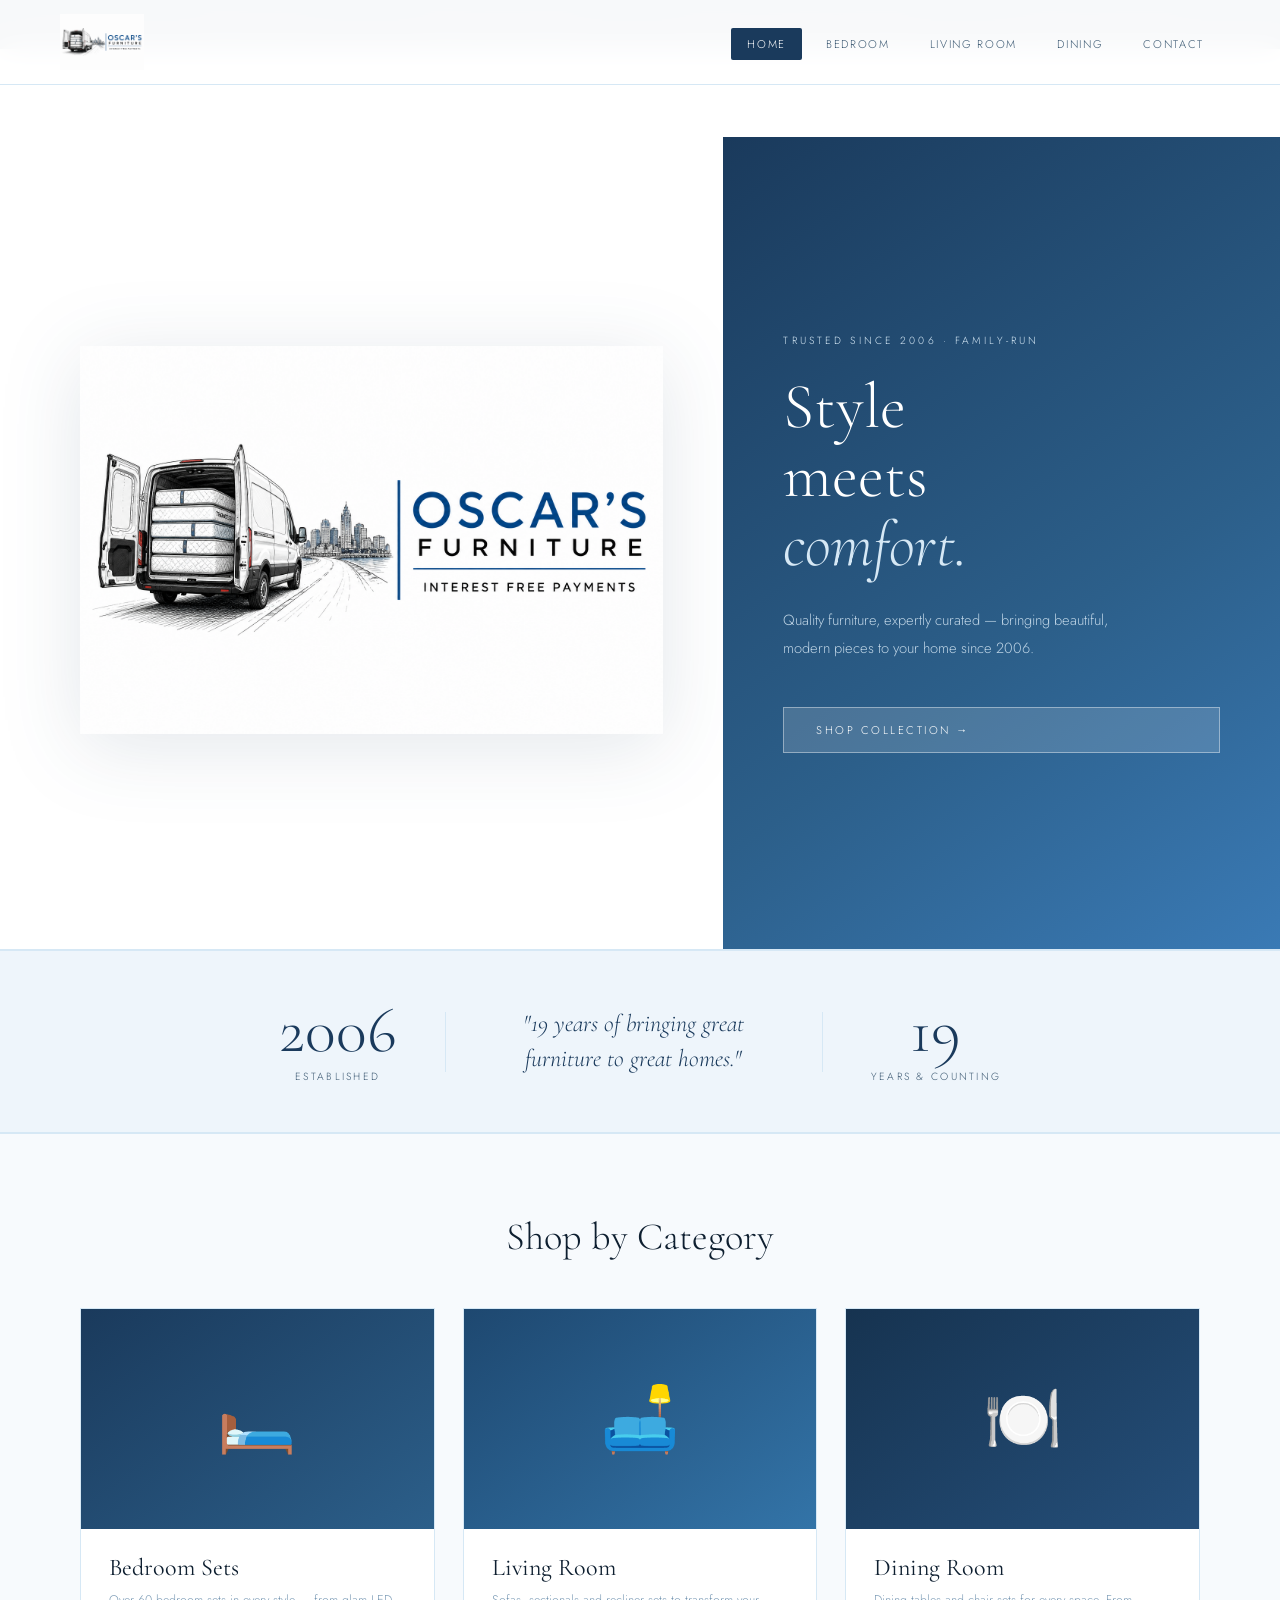
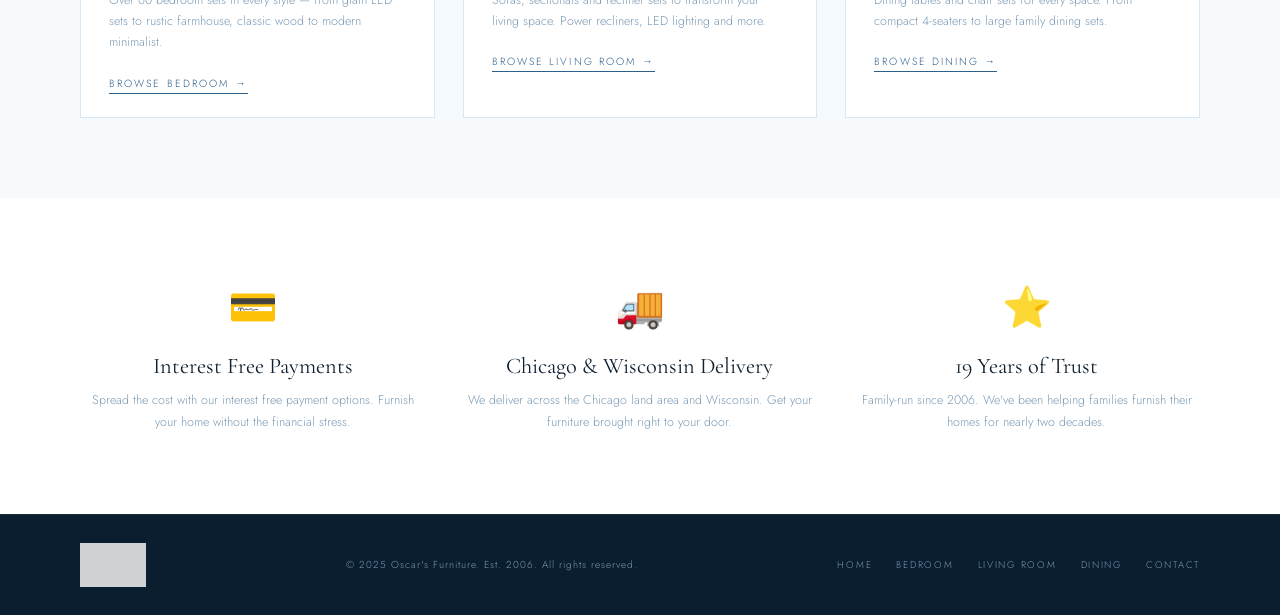
==== commit 17857d34: "Update index.html" ====
--- a/index.html
+++ b/index.html
@@ -11,57 +11,55 @@
 
   <!-- NAV -->
   <nav id="navbar">
-    <a href="#home" class="nav-logo-link">
+    <a href="index.html" class="nav-logo-link">
       <img src="Logo_png.png" alt="Oscar's Furniture" class="nav-logo-img"/>
     </a>
     <ul class="nav-links">
-      <li><a href="#home">Home</a></li>
-      <li><a href="#about">About</a></li>
-      <li><a href="#bedroom">Bedroom</a></li>
-      <li><a href="#dining">Dining</a></li>
-      <li><a href="#contact">Contact</a></li>
+      <li><a href="index.html" class="active">Home</a></li>
+      <li><a href="bedroom.html">Bedroom</a></li>
+      <li><a href="living-room.html">Living Room</a></li>
+      <li><a href="dining.html">Dining</a></li>
+      <li><a href="contact.html">Contact</a></li>
     </ul>
   </nav>
-
-  <!-- HERO -->
-  <section id="home">
-    <div class="hero-logo-banner">
-      <div class="hero-logo-inner">
-        <img src="Logo_png.png" alt="Oscar's Furniture — Interest Free Payments" class="hero-logo-img"/>
-      </div>
-      <div class="hero-logo-overlay-text">
-        <p class="hero-eyebrow">Trusted Since 2006 · Family-Run</p>
-        <h1 class="hero-title">Style<br>meets<br><em>comfort.</em></h1>
-        <p class="hero-sub">Quality furniture, expertly curated — bringing beautiful, modern pieces to your home since 2006.</p>
-        <a href="#bedroom" class="hero-cta">Explore Collection</a>
-      </div>
-    </div>
-  </section>
 
   <!-- MARQUEE -->
   <div class="marquee-wrap">
     <div class="marquee-track">
       <span>Est. 2006</span><span class="dot">·</span>
       <span>Premium Quality</span><span class="dot">·</span>
-      <span>Modern Design</span><span class="dot">·</span>
+      <span>Interest Free Payments</span><span class="dot">·</span>
       <span>Delivery To Chicago Land Area</span><span class="dot">·</span>
       <span>19 Years of Excellence</span><span class="dot">·</span>
-      <span>Interest Free Payments</span><span class="dot">·</span>
+      <span>Delivery to the Wisconsin Area</span><span class="dot">·</span>
       <span>Carefully Curated</span><span class="dot">·</span>
-      <span>Delivery to the Wisconsin Area</span><span class="dot">·</span>
+      <span>Family-Run Since 2006</span><span class="dot">·</span>
       <span>Est. 2006</span><span class="dot">·</span>
       <span>Premium Quality</span><span class="dot">·</span>
-      <span>Modern Design</span><span class="dot">·</span>
+      <span>Interest Free Payments</span><span class="dot">·</span>
       <span>Delivery To Chicago Land Area</span><span class="dot">·</span>
       <span>19 Years of Excellence</span><span class="dot">·</span>
-      <span>Interest Free Payments</span><span class="dot">·</span>
+      <span>Delivery to the Wisconsin Area</span><span class="dot">·</span>
       <span>Carefully Curated</span><span class="dot">·</span>
-      <span>Delivery to the Wisconsin Area</span><span class="dot">·</span>
+      <span>Family-Run Since 2006</span><span class="dot">·</span>
     </div>
   </div>
 
+  <!-- HERO -->
+  <section class="home-hero">
+    <div class="home-hero-left">
+      <img src="Logo_png.png" alt="Oscar's Furniture — Interest Free Payments"/>
+    </div>
+    <div class="home-hero-right">
+      <p class="home-eyebrow">Trusted Since 2006 · Family-Run</p>
+      <h1 class="home-title">Style<br>meets<br><em>comfort.</em></h1>
+      <p class="home-sub">Quality furniture, expertly curated — bringing beautiful, modern pieces to your home since 2006.</p>
+      <a href="bedroom.html" class="enquire-btn" style="display:inline-block;padding:14px 32px;background:rgba(255,255,255,0.15);border:1px solid rgba(255,255,255,0.4);color:#fff;font-size:0.7rem;letter-spacing:0.22em;text-transform:uppercase;text-decoration:none;transition:all 0.3s;">Shop Collection →</a>
+    </div>
+  </section>
+
   <!-- MILESTONE -->
-  <div class="milestone-banner">
+  <div class="milestone-strip">
     <div><div class="milestone-num">2006</div><div class="milestone-text">Established</div></div>
     <div class="milestone-divider"></div>
     <p class="milestone-tagline">"19 years of bringing great furniture to great homes."</p>
@@ -69,1091 +67,81 @@
     <div><div class="milestone-num">19</div><div class="milestone-text">Years &amp; Counting</div></div>
   </div>
 
-  <!-- ABOUT -->
-  <section id="about">
-    <div class="about-visual reveal">
-      <div class="about-img-block">
-        <svg width="200" height="160" viewBox="0 0 200 160" fill="none"><rect x="10" y="50" width="180" height="18" rx="3" fill="#FFF"/><rect x="24" y="68" width="10" height="70" rx="2" fill="#FFF"/><rect x="166" y="68" width="10" height="70" rx="2" fill="#FFF"/></svg>
-      </div>
-      <div class="about-badge">19<small>Years</small></div>
-    </div>
-    <div class="about-body">
-      <p class="section-label reveal">Our Story</p>
-      <h2 class="section-title reveal">Nearly two decades<br>of quality.</h2>
-      <p class="reveal">Oscar's Furniture was founded in 2006 with one goal: make it easy for everyone to furnish their home with pieces they'll love for years. What started as a passion for great design has grown into a trusted name in furniture retail.</p>
-      <p class="reveal">We carefully source and curate our collection from leading manufacturers, selecting only pieces that meet our high standards for quality, durability, and design — so you don't have to do the searching.</p>
-      <div class="about-stats reveal">
-        <div><div class="stat-num">19+</div><div class="stat-label">Years Of Business</div></div>
-        <div><div class="stat-num">150+</div><div class="stat-label">Products</div></div>
-        <div><div class="stat-num">100%</div><div class="stat-label">Quality Service</div></div>
-      </div>
-    </div>
-  </section>
+  <!-- CATEGORY CARDS -->
+  <div class="home-categories">
+    <h2>Shop by Category</h2>
+    <div class="category-cards">
 
-  <!-- ══════════════════════════════════
-       1. BEDROOM SETS
-  ══════════════════════════════════ -->
-  <div id="bedroom" class="category-section category-section--alt">
-    <div class="category-intro reveal">
-      <div><p class="section-label">Bedroom</p><h2 class="section-title">Bedroom Sets</h2></div>
-      <a href="#contact" class="view-all">Enquire →</a>
-    </div>
-    <div class="products-grid products-grid--4col">
+      <a href="bedroom.html" class="category-card reveal">
+        <div class="category-card-img bedroom">🛏️</div>
+        <div class="category-card-body">
+          <h3>Bedroom Sets</h3>
+          <p>Over 60 bedroom sets in every style — from glam LED sets to rustic farmhouse, classic wood to modern minimalist.</p>
+          <span>Browse Bedroom →</span>
+        </div>
+      </a>
 
-      <!-- B020 -->
-      <div class="product-card reveal">
-        <div class="product-img"><img src="images/images/b020.jpg" alt="B020"/><div class="product-overlay"><span class="quick-view">Enquire</span></div></div>
-        <div class="product-info">
-          <p class="product-cat">Bedroom Set · Code: B020</p>
-          <p class="product-name">Cherry Wood Traditional Set</p>
-          <div class="price-tiers">
-            <div class="price-tier"><span class="price-tier-label">Queen 2 pcs</span><span class="price-tier-val">$1,960</span></div>
-            <div class="price-tier"><span class="price-tier-label">Queen 4 pcs</span><span class="price-tier-val">$3,400</span></div>
-          </div>
-          <p class="product-desc">Rich cherry wood with arched glass panel headboard, carved dresser, mirror and chest.</p>
+      <a href="living-room.html" class="category-card reveal">
+        <div class="category-card-img living">🛋️</div>
+        <div class="category-card-body">
+          <h3>Living Room</h3>
+          <p>Sofas, sectionals and recliner sets to transform your living space. Power recliners, LED lighting and more.</p>
+          <span>Browse Living Room →</span>
         </div>
-      </div>
+      </a>
 
-      <!-- B022 -->
-      <div class="product-card reveal">
-        <div class="product-img"><img src="images/images/b022.jpg" alt="B022"/><div class="product-overlay"><span class="quick-view">Enquire</span></div></div>
-        <div class="product-info">
-          <p class="product-cat">Bedroom Set · Code: B022</p>
-          <p class="product-name">Grey Sleigh Tufted Set</p>
-          <div class="price-tiers">
-            <div class="price-tier"><span class="price-tier-label">Queen 2 pcs</span><span class="price-tier-val">$1,860</span></div>
-            <div class="price-tier"><span class="price-tier-label">Queen 4 pcs</span><span class="price-tier-val">$3,060</span></div>
-          </div>
-          <p class="product-desc">Elegant grey sleigh bed with tufted upholstered headboard, dresser, mirror and chest.</p>
+      <a href="dining.html" class="category-card reveal">
+        <div class="category-card-img dining">🍽️</div>
+        <div class="category-card-body">
+          <h3>Dining Room</h3>
+          <p>Dining tables and chair sets for every space. From compact 4-seaters to large family dining sets.</p>
+          <span>Browse Dining →</span>
         </div>
-      </div>
-
-      <!-- B024 -->
-      <div class="product-card reveal">
-        <div class="product-img"><img src="images/images/b024.jpg" alt="B024"/><div class="product-overlay"><span class="quick-view">Enquire</span></div></div>
-        <div class="product-info">
-          <p class="product-cat">Bedroom Set · Code: B024</p>
-          <p class="product-name">Silver Chrome LED Glam Set</p>
-          <div class="price-tiers">
-            <div class="price-tier"><span class="price-tier-label">Queen 2 pcs</span><span class="price-tier-val">$2,250</span></div>
-            <div class="price-tier"><span class="price-tier-label">Queen 4 pcs</span><span class="price-tier-val">$3,400</span></div>
-          </div>
-          <p class="product-desc">Premium silver with LED headboard, acrylic legs, geometric dresser panels and mirror.</p>
-        </div>
-      </div>
-
-      <!-- B026 -->
-      <div class="product-card reveal">
-        <div class="product-img"><img src="images/images/b026.jpg" alt="B026"/><div class="product-overlay"><span class="quick-view">Enquire</span></div></div>
-        <div class="product-info">
-          <p class="product-cat">Bedroom Set · Code: B026</p>
-          <p class="product-name">White/Silver LED Diamond Set</p>
-          <div class="price-tiers">
-            <div class="price-tier"><span class="price-tier-label">Queen 2 pcs</span><span class="price-tier-val">$1,450</span></div>
-            <div class="price-tier"><span class="price-tier-label">Queen 4 pcs</span><span class="price-tier-val">$3,180</span></div>
-          </div>
-          <p class="product-desc">White/silver glam with LED headboard, diamond pattern dresser and matching bench.</p>
-        </div>
-      </div>
-
-      <!-- B027 -->
-      <div class="product-card reveal">
-        <div class="product-img"><img src="images/images/b027.jpg" alt="B027"/><div class="product-overlay"><span class="quick-view">Enquire</span></div></div>
-        <div class="product-info">
-          <p class="product-cat">Bedroom Set · Code: B027</p>
-          <p class="product-name">White Channel Tufted LED Set</p>
-          <div class="price-tiers">
-            <div class="price-tier"><span class="price-tier-label">Queen 2 pcs</span><span class="price-tier-val">$1,860</span></div>
-            <div class="price-tier"><span class="price-tier-label">Queen 4 pcs</span><span class="price-tier-val">$2,990</span></div>
-          </div>
-          <p class="product-desc">White with vertical channel-tufted headboard, LED lighting, dresser, mirror and bench.</p>
-        </div>
-      </div>
-
-      <!-- B030 — Closeout -->
-      <div class="product-card reveal">
-        <div class="product-img"><img src="images/images/b030.jpg" alt="B030"/><span class="product-badge product-badge--closeout">Closeout</span><div class="product-overlay"><span class="quick-view">Enquire</span></div></div>
-        <div class="product-info">
-          <p class="product-cat">Bedroom Set · Code: B030</p>
-          <p class="product-name">Silver Mirror Panel Glam Set</p>
-          <div class="price-tiers">
-            <div class="price-tier"><span class="price-tier-label">Queen 2 pcs</span><span class="price-tier-val">$1,680</span></div>
-            <div class="price-tier"><span class="price-tier-label">Queen 4 pcs</span><span class="price-tier-val">$2,620</span></div>
-          </div>
-          <p class="product-desc">Silver mirrored dresser panels with crystal accents, V-stitch headboard and chest.</p>
-        </div>
-      </div>
-
-      <!-- B034 — Closeout -->
-      <div class="product-card reveal">
-        <div class="product-img"><img src="images/images/b034.jpg" alt="B034"/><span class="product-badge product-badge--closeout">Closeout</span><div class="product-overlay"><span class="quick-view">Enquire</span></div></div>
-        <div class="product-info">
-          <p class="product-cat">Bedroom Set · Code: B034</p>
-          <p class="product-name">Dark Silver Mirror Tufted Set</p>
-          <div class="price-tiers">
-            <div class="price-tier"><span class="price-tier-label">Queen 2 pcs</span><span class="price-tier-val">$1,800</span></div>
-            <div class="price-tier"><span class="price-tier-label">Queen 4 pcs</span><span class="price-tier-val">$2,800</span></div>
-          </div>
-          <p class="product-desc">Dark silver with mirrored circle accents, tufted headboard and ornate dresser.</p>
-        </div>
-      </div>
-
-      <!-- B040 -->
-      <div class="product-card reveal">
-        <div class="product-img"><img src="images/images/b040.jpg" alt="B040"/><div class="product-overlay"><span class="quick-view">Enquire</span></div></div>
-        <div class="product-info">
-          <p class="product-cat">Bedroom Set · Code: B040</p>
-          <p class="product-name">Grey Velvet Chesterfield Set</p>
-          <div class="price-tiers">
-            <div class="price-tier"><span class="price-tier-label">Queen 2 pcs</span><span class="price-tier-val">$1,800</span></div>
-            <div class="price-tier"><span class="price-tier-label">Queen 4 pcs</span><span class="price-tier-val">$2,490</span></div>
-          </div>
-          <p class="product-desc">Plush grey velvet with tall Chesterfield headboard, dresser, mirror and chest.</p>
-        </div>
-      </div>
-
-      <!-- B055 -->
-      <div class="product-card reveal">
-        <div class="product-img"><img src="images/images/b055.jpg" alt="B055"/><div class="product-overlay"><span class="quick-view">Enquire</span></div></div>
-        <div class="product-info">
-          <p class="product-cat">Bedroom Set · Code: B055</p>
-          <p class="product-name">Champagne Ornate Sleigh Set</p>
-          <div class="price-tiers">
-            <div class="price-tier"><span class="price-tier-label">Queen 2 pcs</span><span class="price-tier-val">$2,000</span></div>
-            <div class="price-tier"><span class="price-tier-label">Queen 4 pcs</span><span class="price-tier-val">$3,520</span></div>
-          </div>
-          <p class="product-desc">Champagne gold with carved ornate sleigh frame, tufted headboard and arched mirror.</p>
-        </div>
-      </div>
-
-      <!-- B058 — Closeout -->
-      <div class="product-card reveal">
-        <div class="product-img"><img src="images/images/b058.jpg" alt="B058"/><span class="product-badge product-badge--closeout">Closeout</span><div class="product-overlay"><span class="quick-view">Enquire</span></div></div>
-        <div class="product-info">
-          <p class="product-cat">Bedroom Set · Code: B058</p>
-          <p class="product-name">Dark Cherry Sleigh Set</p>
-          <div class="price-tiers">
-            <div class="price-tier"><span class="price-tier-label">Queen 2 pcs</span><span class="price-tier-val">$1,640</span></div>
-            <div class="price-tier"><span class="price-tier-label">Queen 4 pcs</span><span class="price-tier-val">$2,700</span></div>
-          </div>
-          <p class="product-desc">Dark cherry traditional sleigh with carved panels, ornate dresser and chest.</p>
-        </div>
-      </div>
-
-      <!-- B060 -->
-      <div class="product-card reveal">
-        <div class="product-img"><img src="images/images/b060.jpg" alt="B060"/><div class="product-overlay"><span class="quick-view">Enquire</span></div></div>
-        <div class="product-info">
-          <p class="product-cat">Bedroom Set · Code: B060</p>
-          <p class="product-name">Champagne Gold Ornate Set</p>
-          <div class="price-tiers">
-            <div class="price-tier"><span class="price-tier-label">Queen 2 pcs</span><span class="price-tier-val">$2,050</span></div>
-            <div class="price-tier"><span class="price-tier-label">Queen 4 pcs</span><span class="price-tier-val">$2,830</span></div>
-          </div>
-          <p class="product-desc">Champagne with gold accents, carved frame, tufted headboard and scrolled arched mirror.</p>
-        </div>
-      </div>
-
-      <!-- B065 — Closeout -->
-      <div class="product-card reveal">
-        <div class="product-img"><img src="images/images/b065.jpg" alt="B065"/><span class="product-badge product-badge--closeout">Closeout</span><div class="product-overlay"><span class="quick-view">Enquire</span></div></div>
-        <div class="product-info">
-          <p class="product-cat">Bedroom Set · Code: B065</p>
-          <p class="product-name">Dark Cherry Four-Poster Set</p>
-          <div class="price-tiers">
-            <div class="price-tier"><span class="price-tier-label">Queen 2 pcs</span><span class="price-tier-val">$1,980</span></div>
-            <div class="price-tier"><span class="price-tier-label">Queen 4 pcs</span><span class="price-tier-val">$2,950</span></div>
-          </div>
-          <p class="product-desc">Dark cherry four-poster, tufted leather headboard, ornate dresser and mirror.</p>
-        </div>
-      </div>
-
-      <!-- B067 -->
-      <div class="product-card reveal">
-        <div class="product-img"><img src="images/images/b067.jpg" alt="B067"/><div class="product-overlay"><span class="quick-view">Enquire</span></div></div>
-        <div class="product-info">
-          <p class="product-cat">Bedroom Set · Code: B067</p>
-          <p class="product-name">Dark Grey Traditional Panel Set</p>
-          <div class="price-tiers">
-            <div class="price-tier"><span class="price-tier-label">Queen 2 pcs</span><span class="price-tier-val">$1,900</span></div>
-            <div class="price-tier"><span class="price-tier-label">Queen 4 pcs</span><span class="price-tier-val">$3,000</span></div>
-          </div>
-          <p class="product-desc">Dark grey with carved panel headboard, storage footboard, dresser and mirror.</p>
-        </div>
-      </div>
-
-      <!-- B070 -->
-      <div class="product-card reveal">
-        <div class="product-img"><img src="images/images/b070.jpg" alt="B070"/><div class="product-overlay"><span class="quick-view">Enquire</span></div></div>
-        <div class="product-info">
-          <p class="product-cat">Bedroom Set · Code: B070</p>
-          <p class="product-name">Grey Storage Sleigh Set</p>
-          <div class="price-tiers">
-            <div class="price-tier"><span class="price-tier-label">Queen 2 pcs</span><span class="price-tier-val">$1,620</span></div>
-            <div class="price-tier"><span class="price-tier-label">Queen 4 pcs</span><span class="price-tier-val">$2,560</span></div>
-          </div>
-          <p class="product-desc">Grey sleigh with under-bed storage drawers, wide dresser, mirror and chest.</p>
-        </div>
-      </div>
-
-      <!-- B078 -->
-      <div class="product-card reveal">
-        <div class="product-img"><img src="images/images/b078.jpg" alt="B078"/><div class="product-overlay"><span class="quick-view">Enquire</span></div></div>
-        <div class="product-info">
-          <p class="product-cat">Bedroom Set · Code: B078</p>
-          <p class="product-name">White Storage Panel Set</p>
-          <div class="price-tiers">
-            <div class="price-tier"><span class="price-tier-label">Queen 2 pcs</span><span class="price-tier-val">$1,750</span></div>
-            <div class="price-tier"><span class="price-tier-label">Queen 4 pcs</span><span class="price-tier-val">$2,920</span></div>
-          </div>
-          <p class="product-desc">Clean white panel bed with under-bed storage, wide dresser, mirror and chest.</p>
-        </div>
-      </div>
-
-      <!-- B090 -->
-      <div class="product-card reveal">
-        <div class="product-img"><img src="images/images/b090.jpg" alt="B090"/><div class="product-overlay"><span class="quick-view">Enquire</span></div></div>
-        <div class="product-info">
-          <p class="product-cat">Bedroom Set · Code: B090</p>
-          <p class="product-name">Silver Tufted LED Set</p>
-          <div class="price-tiers">
-            <div class="price-tier"><span class="price-tier-label">Queen 2 pcs</span><span class="price-tier-val">$1,750</span></div>
-            <div class="price-tier"><span class="price-tier-label">Queen 4 pcs</span><span class="price-tier-val">$2,900</span></div>
-          </div>
-          <p class="product-desc">Champagne silver with tall tufted headboard, LED accent lighting and mirrored dresser.</p>
-        </div>
-      </div>
-
-      <!-- B102 -->
-      <div class="product-card reveal">
-        <div class="product-img"><img src="images/images/b102.jpg" alt="B102"/><div class="product-overlay"><span class="quick-view">Enquire</span></div></div>
-        <div class="product-info">
-          <p class="product-cat">Bedroom Set · Code: B102</p>
-          <p class="product-name">Dark Cherry Grand Ornate Set</p>
-          <div class="price-tiers">
-            <div class="price-tier"><span class="price-tier-label">Queen 2 pcs</span><span class="price-tier-val">$2,140</span></div>
-            <div class="price-tier"><span class="price-tier-label">Queen 4 pcs</span><span class="price-tier-val">$3,850</span></div>
-          </div>
-          <p class="product-desc">Grand dark cherry with carved arched headboard, ornate dresser, chest and nightstand.</p>
-        </div>
-      </div>
-
-      <!-- B107 -->
-      <div class="product-card reveal">
-        <div class="product-img"><img src="images/images/b107.jpg" alt="B107"/><div class="product-overlay"><span class="quick-view">Enquire</span></div></div>
-        <div class="product-info">
-          <p class="product-cat">Bedroom Set · Code: B107</p>
-          <p class="product-name">Dark Grey LED Storage Set</p>
-          <div class="price-tiers">
-            <div class="price-tier"><span class="price-tier-label">Queen 2 pcs</span><span class="price-tier-val">$1,880</span></div>
-            <div class="price-tier"><span class="price-tier-label">Queen 4 pcs</span><span class="price-tier-val">$3,030</span></div>
-          </div>
-          <p class="product-desc">Dark grey glam with LED backlit tufted headboard, chrome trim and under-bed storage.</p>
-        </div>
-      </div>
-
-      <!-- B108 -->
-      <div class="product-card reveal">
-        <div class="product-img"><img src="images/images/b108.jpg" alt="B108"/><div class="product-overlay"><span class="quick-view">Enquire</span></div></div>
-        <div class="product-info">
-          <p class="product-cat">Bedroom Set · Code: B108</p>
-          <p class="product-name">Grey Mirror Chrome Tufted Set</p>
-          <div class="price-tiers">
-            <div class="price-tier"><span class="price-tier-label">Queen 2 pcs</span><span class="price-tier-val">$1,680</span></div>
-            <div class="price-tier"><span class="price-tier-label">Queen 4 pcs</span><span class="price-tier-val">$2,700</span></div>
-          </div>
-          <p class="product-desc">Grey with chrome mirror trim, LED tufted headboard, dresser, chest and nightstand.</p>
-        </div>
-      </div>
-
-      <!-- B112 -->
-      <div class="product-card reveal">
-        <div class="product-img"><img src="images/images/b112.jpg" alt="B112"/><div class="product-overlay"><span class="quick-view">Enquire</span></div></div>
-        <div class="product-info">
-          <p class="product-cat">Bedroom Set · Code: B112</p>
-          <p class="product-name">Grey Carved Tufted Set</p>
-          <div class="price-tiers">
-            <div class="price-tier"><span class="price-tier-label">Queen 2 pcs</span><span class="price-tier-val">$1,580</span></div>
-            <div class="price-tier"><span class="price-tier-label">Queen 4 pcs</span><span class="price-tier-val">$2,490</span></div>
-          </div>
-          <p class="product-desc">Grey with ornate carved frame, tufted headboard, dresser, mirror and chest.</p>
-        </div>
-      </div>
-
-      <!-- B114 -->
-      <div class="product-card reveal">
-        <div class="product-img"><img src="images/images/b114.jpg" alt="B114"/><div class="product-overlay"><span class="quick-view">Enquire</span></div></div>
-        <div class="product-info">
-          <p class="product-cat">Bedroom Set · Code: B114</p>
-          <p class="product-name">Black LED Channel Headboard Set</p>
-          <div class="price-tiers">
-            <div class="price-tier"><span class="price-tier-label">Queen 2 pcs</span><span class="price-tier-val">$1,880</span></div>
-            <div class="price-tier"><span class="price-tier-label">Queen 4 pcs</span><span class="price-tier-val">$3,030</span></div>
-          </div>
-          <p class="product-desc">Black with cream channel-tufted headboard, LED border lighting and under-bed storage.</p>
-        </div>
-      </div>
-
-      <!-- B117 -->
-      <div class="product-card reveal">
-        <div class="product-img"><img src="images/images/b117.jpg" alt="B117"/><div class="product-overlay"><span class="quick-view">Enquire</span></div></div>
-        <div class="product-info">
-          <p class="product-cat">Bedroom Set · Code: B117</p>
-          <p class="product-name">Silver LED Fan Headboard Set</p>
-          <div class="price-tiers">
-            <div class="price-tier"><span class="price-tier-label">Queen 2 pcs</span><span class="price-tier-val">$1,950</span></div>
-            <div class="price-tier"><span class="price-tier-label">Queen 4 pcs</span><span class="price-tier-val">$3,100</span></div>
-          </div>
-          <p class="product-desc">Silver with dramatic fan-shaped LED headboard, storage footboard and lighted mirror.</p>
-        </div>
-      </div>
-
-      <!-- B118 -->
-      <div class="product-card reveal">
-        <div class="product-img"><img src="images/images/b128.jpg" alt="B118"/><div class="product-overlay"><span class="quick-view">Enquire</span></div></div>
-        <div class="product-info">
-          <p class="product-cat">Bedroom Set · Code: B118</p>
-          <p class="product-name">Silver Glam LED Tufted Set</p>
-          <div class="price-tiers">
-            <div class="price-tier"><span class="price-tier-label">Queen 2 pcs</span><span class="price-tier-val">$1,560</span></div>
-            <div class="price-tier"><span class="price-tier-label">Queen 4 pcs</span><span class="price-tier-val">$2,700</span></div>
-          </div>
-          <p class="product-desc">Glamorous silver with tufted upholstered headboard and built-in LED lighting.</p>
-        </div>
-      </div>
-
-      <!-- B120 -->
-      <div class="product-card reveal">
-        <div class="product-img"><img src="images/images/b120.jpg" alt="B120"/><div class="product-overlay"><span class="quick-view">Enquire</span></div></div>
-        <div class="product-info">
-          <p class="product-cat">Bedroom Set · Code: B120</p>
-          <p class="product-name">Grey Rustic Storage Sleigh Set</p>
-          <div class="price-tiers">
-            <div class="price-tier"><span class="price-tier-label">Queen 2 pcs</span><span class="price-tier-val">$1,650</span></div>
-            <div class="price-tier"><span class="price-tier-label">Queen 4 pcs</span><span class="price-tier-val">$2,700</span></div>
-          </div>
-          <p class="product-desc">Rustic grey sleigh with dual under-bed storage rows, oversized dresser, mirror and chest.</p>
-        </div>
-      </div>
-
-      <!-- B122 -->
-      <div class="product-card reveal">
-        <div class="product-img"><img src="images/images/b122.jpg" alt="B122"/><div class="product-overlay"><span class="quick-view">Enquire</span></div></div>
-        <div class="product-info">
-          <p class="product-cat">Bedroom Set · Code: B122</p>
-          <p class="product-name">Grey Storage Bedroom Set</p>
-          <div class="price-tiers">
-            <div class="price-tier"><span class="price-tier-label">Queen 2 pcs</span><span class="price-tier-val">$1,750</span></div>
-            <div class="price-tier"><span class="price-tier-label">Queen 4 pcs</span><span class="price-tier-val">$2,800</span></div>
-          </div>
-          <p class="product-desc">Grey with under-bed storage drawers, sleigh headboard, dresser, mirror and chest.</p>
-        </div>
-      </div>
-
-      <!-- B124 — New -->
-      <div class="product-card reveal">
-        <div class="product-img"><img src="images/images/b124.jpg" alt="B124"/><span class="product-badge product-badge--new">New</span><div class="product-overlay"><span class="quick-view">Enquire</span></div></div>
-        <div class="product-info">
-          <p class="product-cat">Bedroom Set · Code: B124</p>
-          <p class="product-name">Classic Grey Storage Set</p>
-          <div class="price-tiers">
-            <div class="price-tier"><span class="price-tier-label">Queen 2 pcs</span><span class="price-tier-val">$1,750</span></div>
-            <div class="price-tier"><span class="price-tier-label">Queen 4 pcs</span><span class="price-tier-val">$2,900</span></div>
-          </div>
-          <p class="product-desc">Warm grey with arched mirror, storage bed, chest and nightstand.</p>
-        </div>
-      </div>
-
-      <!-- B126 -->
-      <div class="product-card reveal">
-        <div class="product-img"><img src="images/images/b126.jpg" alt="B126"/><div class="product-overlay"><span class="quick-view">Enquire</span></div></div>
-        <div class="product-info">
-          <p class="product-cat">Bedroom Set · Code: B126</p>
-          <p class="product-name">Grey Sleigh Storage Set</p>
-          <div class="price-tiers">
-            <div class="price-tier"><span class="price-tier-label">Queen 2 pcs</span><span class="price-tier-val">$1,700</span></div>
-            <div class="price-tier"><span class="price-tier-label">Queen 4 pcs</span><span class="price-tier-val">$2,700</span></div>
-          </div>
-          <p class="product-desc">Grey sleigh with storage footboard, arched mirror, bun feet, dresser and chest.</p>
-        </div>
-      </div>
-
-      <!-- B128 -->
-      <div class="product-card reveal">
-        <div class="product-img"><img src="images/images/b128b.jpg" alt="B128"/><div class="product-overlay"><span class="quick-view">Enquire</span></div></div>
-        <div class="product-info">
-          <p class="product-cat">Bedroom Set · Code: B128</p>
-          <p class="product-name">Grey Tufted Arched Set</p>
-          <div class="price-tiers">
-            <div class="price-tier"><span class="price-tier-label">Queen 2 pcs</span><span class="price-tier-val">$1,520</span></div>
-            <div class="price-tier"><span class="price-tier-label">Queen 4 pcs</span><span class="price-tier-val">$2,480</span></div>
-          </div>
-          <p class="product-desc">Grey with arched tufted headboard, ornate mirror, dresser and chest.</p>
-        </div>
-      </div>
-
-      <!-- B129 — New -->
-      <div class="product-card reveal">
-        <div class="product-img"><img src="images/images/b129.jpg" alt="B129"/><span class="product-badge product-badge--new">New</span><div class="product-overlay"><span class="quick-view">Enquire</span></div></div>
-        <div class="product-info">
-          <p class="product-cat">Bedroom Set · Code: B129</p>
-          <p class="product-name">Cherry Wood Tufted Set</p>
-          <div class="price-tiers">
-            <div class="price-tier"><span class="price-tier-label">Queen 2 pcs</span><span class="price-tier-val">$1,520</span></div>
-            <div class="price-tier"><span class="price-tier-label">Queen 4 pcs</span><span class="price-tier-val">$2,550</span></div>
-          </div>
-          <p class="product-desc">Rich cherry with cream tufted headboard, dresser, mirror and chest.</p>
-        </div>
-      </div>
-
-      <!-- B130 -->
-      <div class="product-card reveal">
-        <div class="product-img"><img src="images/images/b130.jpg" alt="B130"/><div class="product-overlay"><span class="quick-view">Enquire</span></div></div>
-        <div class="product-info">
-          <p class="product-cat">Bedroom Set · Code: B130</p>
-          <p class="product-name">Cherry Carved Tufted Leather Set</p>
-          <div class="price-tiers">
-            <div class="price-tier"><span class="price-tier-label">Queen 2 pcs</span><span class="price-tier-val">$1,400</span></div>
-            <div class="price-tier"><span class="price-tier-label">Queen 4 pcs</span><span class="price-tier-val">$2,250</span></div>
-          </div>
-          <p class="product-desc">Cherry wood with carved frame, black tufted leather headboard and footboard.</p>
-        </div>
-      </div>
-
-      <!-- B145 — New -->
-      <div class="product-card reveal">
-        <div class="product-img"><img src="images/images/b145.jpg" alt="B145"/><span class="product-badge product-badge--new">New</span><div class="product-overlay"><span class="quick-view">Enquire</span></div></div>
-        <div class="product-info">
-          <p class="product-cat">Bedroom Set · Code: B145</p>
-          <p class="product-name">Dark Panel Traditional Set</p>
-          <div class="price-tiers">
-            <div class="price-tier"><span class="price-tier-label">Queen 2 pcs</span><span class="price-tier-val">$1,470</span></div>
-            <div class="price-tier"><span class="price-tier-label">Queen 4 pcs</span><span class="price-tier-val">$2,370</span></div>
-          </div>
-          <p class="product-desc">Dark finish with bold raised-panel headboard, wide dresser, mirror, chest and nightstand.</p>
-        </div>
-      </div>
-
-      <!-- B192 — New -->
-      <div class="product-card reveal">
-        <div class="product-img"><img src="images/images/b192.jpg" alt="B192"/><span class="product-badge product-badge--new">New</span><div class="product-overlay"><span class="quick-view">Enquire</span></div></div>
-        <div class="product-info">
-          <p class="product-cat">Bedroom Set · Code: B192</p>
-          <p class="product-name">White LED Tufted Set</p>
-          <div class="price-tiers">
-            <div class="price-tier"><span class="price-tier-label">Queen 2 pcs</span><span class="price-tier-val">$930</span></div>
-            <div class="price-tier"><span class="price-tier-label">Queen 4 pcs</span><span class="price-tier-val">$1,480</span></div>
-          </div>
-          <p class="product-desc">Clean white with grey tufted LED headboard, dresser, mirror, chest and nightstand.</p>
-        </div>
-      </div>
-
-      <!-- B223 -->
-      <div class="product-card reveal">
-        <div class="product-img"><img src="images/images/b223.jpg" alt="B223"/><div class="product-overlay"><span class="quick-view">Enquire</span></div></div>
-        <div class="product-info">
-          <p class="product-cat">Bedroom Set · Code: B223</p>
-          <p class="product-name">Grey Panel LED Storage Set</p>
-          <div class="price-tiers">
-            <div class="price-tier"><span class="price-tier-label">Queen 2 pcs</span><span class="price-tier-val">$1,700</span></div>
-            <div class="price-tier"><span class="price-tier-label">Queen 4 pcs</span><span class="price-tier-val">$2,780</span></div>
-          </div>
-          <p class="product-desc">Grey with chrome trim, LED headboard, upholstered panel and storage footboard.</p>
-        </div>
-      </div>
-
-      <!-- B224 — New -->
-      <div class="product-card reveal">
-        <div class="product-img"><img src="images/images/b224.jpg" alt="B224"/><span class="product-badge product-badge--new">New</span><div class="product-overlay"><span class="quick-view">Enquire</span></div></div>
-        <div class="product-info">
-          <p class="product-cat">Bedroom Set · Code: B224</p>
-          <p class="product-name">White LED Mirror Panel Set</p>
-          <div class="price-tiers">
-            <div class="price-tier"><span class="price-tier-label">Queen 2 pcs</span><span class="price-tier-val">$1,540</span></div>
-            <div class="price-tier"><span class="price-tier-label">Queen 4 pcs</span><span class="price-tier-val">$2,780</span></div>
-          </div>
-          <p class="product-desc">White glam with LED headboard, mirrored dresser panels and chrome accents.</p>
-        </div>
-      </div>
-
-      <!-- B236 -->
-      <div class="product-card reveal">
-        <div class="product-img"><img src="images/images/b236.jpg" alt="B236"/><div class="product-overlay"><span class="quick-view">Enquire</span></div></div>
-        <div class="product-info">
-          <p class="product-cat">Bedroom Set · Code: B236</p>
-          <p class="product-name">Black Gold Storage Panel Set</p>
-          <div class="price-tiers">
-            <div class="price-tier"><span class="price-tier-label">Queen 2 pcs</span><span class="price-tier-val">$1,450</span></div>
-            <div class="price-tier"><span class="price-tier-label">Queen 4 pcs</span><span class="price-tier-val">$2,260</span></div>
-          </div>
-          <p class="product-desc">Black with gold-tone legs, storage drawers, panel headboard, dresser and mirror.</p>
-        </div>
-      </div>
-
-      <!-- B237 -->
-      <div class="product-card reveal">
-        <div class="product-img"><img src="images/images/b237.jpg" alt="B237"/><div class="product-overlay"><span class="quick-view">Enquire</span></div></div>
-        <div class="product-info">
-          <p class="product-cat">Bedroom Set · Code: B237</p>
-          <p class="product-name">Grey Storage Panel Set</p>
-          <div class="price-tiers">
-            <div class="price-tier"><span class="price-tier-label">Queen 2 pcs</span><span class="price-tier-val">$1,450</span></div>
-            <div class="price-tier"><span class="price-tier-label">Queen 4 pcs</span><span class="price-tier-val">$2,260</span></div>
-          </div>
-          <p class="product-desc">Grey panel bed with under-bed storage drawers, wide dresser, mirror and chest.</p>
-        </div>
-      </div>
-
-      <!-- B252 -->
-      <div class="product-card reveal">
-        <div class="product-img"><img src="images/images/b252.jpg" alt="B252"/><div class="product-overlay"><span class="quick-view">Enquire</span></div></div>
-        <div class="product-info">
-          <p class="product-cat">Bedroom Set · Code: B252</p>
-          <p class="product-name">White Spindle Panel Set</p>
-          <div class="price-tiers">
-            <div class="price-tier"><span class="price-tier-label">Queen 2 pcs</span><span class="price-tier-val">$1,350</span></div>
-            <div class="price-tier"><span class="price-tier-label">Queen 4 pcs</span><span class="price-tier-val">$2,140</span></div>
-          </div>
-          <p class="product-desc">Crisp white with upholstered headboard, spindle frame, tall dresser and mirror.</p>
-        </div>
-      </div>
-
-      <!-- B269 -->
-      <div class="product-card reveal">
-        <div class="product-img"><img src="images/images/b269.jpg" alt="B269"/><div class="product-overlay"><span class="quick-view">Enquire</span></div></div>
-        <div class="product-info">
-          <p class="product-cat">Bedroom Set · Code: B269</p>
-          <p class="product-name">Natural Upholstered Storage Set</p>
-          <div class="price-tiers">
-            <div class="price-tier"><span class="price-tier-label">Queen 2 pcs</span><span class="price-tier-val">$1,400</span></div>
-            <div class="price-tier"><span class="price-tier-label">Queen 4 pcs</span><span class="price-tier-val">$2,140</span></div>
-          </div>
-          <p class="product-desc">Natural finish with linen-upholstered headboard, storage footboard and dresser.</p>
-        </div>
-      </div>
-
-      <!-- B271 -->
-      <div class="product-card reveal">
-        <div class="product-img"><img src="images/images/b271.jpg" alt="B271"/><div class="product-overlay"><span class="quick-view">Enquire</span></div></div>
-        <div class="product-info">
-          <p class="product-cat">Bedroom Set · Code: B271</p>
-          <p class="product-name">Dark Grey Storage Drawer Set</p>
-          <div class="price-tiers">
-            <div class="price-tier"><span class="price-tier-label">Queen 2 pcs</span><span class="price-tier-val">$1,350</span></div>
-            <div class="price-tier"><span class="price-tier-label">Queen 4 pcs</span><span class="price-tier-val">$1,900</span></div>
-          </div>
-          <p class="product-desc">Dark grey with under-bed drawers, antiqued hardware, wide dresser and mirror.</p>
-        </div>
-      </div>
-
-      <!-- B280 -->
-      <div class="product-card reveal">
-        <div class="product-img"><img src="images/images/b280.jpg" alt="B280"/><div class="product-overlay"><span class="quick-view">Enquire</span></div></div>
-        <div class="product-info">
-          <p class="product-cat">Bedroom Set · Code: B280</p>
-          <p class="product-name">Grey Chrome Tufted Glam Set</p>
-          <div class="price-tiers">
-            <div class="price-tier"><span class="price-tier-label">Queen 2 pcs</span><span class="price-tier-val">$1,150</span></div>
-            <div class="price-tier"><span class="price-tier-label">Queen 4 pcs</span><span class="price-tier-val">$1,800</span></div>
-          </div>
-          <p class="product-desc">Grey with chrome legs, tufted headboard, mirrored dresser and wide chest.</p>
-        </div>
-      </div>
-
-      <!-- B316 -->
-      <div class="product-card reveal">
-        <div class="product-img"><img src="images/images/b316.jpg" alt="B316"/><div class="product-overlay"><span class="quick-view">Enquire</span></div></div>
-        <div class="product-info">
-          <p class="product-cat">Bedroom Set · Code: B316</p>
-          <p class="product-name">Grey Storage Panel Set</p>
-          <div class="price-tiers">
-            <div class="price-tier"><span class="price-tier-label">Queen 2 pcs</span><span class="price-tier-val">$1,180</span></div>
-            <div class="price-tier"><span class="price-tier-label">Queen 4 pcs</span><span class="price-tier-val">$1,870</span></div>
-          </div>
-          <p class="product-desc">Grey panel bed with under-bed storage, dresser, chest and nightstand.</p>
-        </div>
-      </div>
-
-      <!-- B348 -->
-      <div class="product-card reveal">
-        <div class="product-img"><img src="images/images/b348.jpg" alt="B348"/><div class="product-overlay"><span class="quick-view">Enquire</span></div></div>
-        <div class="product-info">
-          <p class="product-cat">Bedroom Set · Code: B348</p>
-          <p class="product-name">Grey LED Panel Bedroom Set</p>
-          <div class="price-tiers">
-            <div class="price-tier"><span class="price-tier-label">Queen 2 pcs</span><span class="price-tier-val">$1,220</span></div>
-            <div class="price-tier"><span class="price-tier-label">Queen 4 pcs</span><span class="price-tier-val">$1,770</span></div>
-          </div>
-          <p class="product-desc">Modern grey with LED-lit headboard shelving, wide dresser and nightstand.</p>
-        </div>
-      </div>
-
-      <!-- B370 — Closeout -->
-      <div class="product-card reveal">
-        <div class="product-img"><img src="images/images/b370.jpg" alt="B370"/><span class="product-badge product-badge--closeout">Closeout</span><div class="product-overlay"><span class="quick-view">Enquire</span></div></div>
-        <div class="product-info">
-          <p class="product-cat">Bedroom Set · Code: B370</p>
-          <p class="product-name">Dark Walnut Modern Set</p>
-          <div class="price-tiers">
-            <div class="price-tier"><span class="price-tier-label">2 pcs</span><span class="price-tier-val">$1,100</span></div>
-            <div class="price-tier"><span class="price-tier-label">4 pcs</span><span class="price-tier-val">$1,500</span></div>
-          </div>
-          <p class="product-desc">Dark walnut modern panel bed with sleek hardware, wide dresser, mirror and chest.</p>
-        </div>
-      </div>
-
-      <!-- B371 -->
-      <div class="product-card reveal">
-        <div class="product-img"><img src="images/images/b371.jpg" alt="B371"/><div class="product-overlay"><span class="quick-view">Enquire</span></div></div>
-        <div class="product-info">
-          <p class="product-cat">Bedroom Set · Code: B371</p>
-          <p class="product-name">Grey Horizontal Panel Set</p>
-          <div class="price-tiers">
-            <div class="price-tier"><span class="price-tier-label">2 pcs</span><span class="price-tier-val">$1,100</span></div>
-            <div class="price-tier"><span class="price-tier-label">4 pcs</span><span class="price-tier-val">$1,580</span></div>
-          </div>
-          <p class="product-desc">Grey with horizontal slat headboard, chrome pulls, dresser and mirror.</p>
-        </div>
-      </div>
-
-      <!-- B375 — Closeout -->
-      <div class="product-card reveal">
-        <div class="product-img"><img src="images/images/b375.jpg" alt="B375"/><span class="product-badge product-badge--closeout">Closeout</span><div class="product-overlay"><span class="quick-view">Enquire</span></div></div>
-        <div class="product-info">
-          <p class="product-cat">Bedroom Set · Code: B375</p>
-          <p class="product-name">Black LED Tufted Set</p>
-          <div class="price-tiers">
-            <div class="price-tier"><span class="price-tier-label">Queen 2 pcs</span><span class="price-tier-val">$1,100</span></div>
-            <div class="price-tier"><span class="price-tier-label">Queen 4 pcs</span><span class="price-tier-val">$1,730</span></div>
-          </div>
-          <p class="product-desc">Black with LED tufted headboard, chrome hardware, dresser, chest and nightstand.</p>
-        </div>
-      </div>
-
-      <!-- B376 -->
-      <div class="product-card reveal">
-        <div class="product-img"><img src="images/images/b376.jpg" alt="B376"/><div class="product-overlay"><span class="quick-view">Enquire</span></div></div>
-        <div class="product-info">
-          <p class="product-cat">Bedroom Set · Code: B376</p>
-          <p class="product-name">Grey LED Diamond Tufted Set</p>
-          <div class="price-tiers">
-            <div class="price-tier"><span class="price-tier-label">2 pcs</span><span class="price-tier-val">$1,100</span></div>
-            <div class="price-tier"><span class="price-tier-label">4 pcs</span><span class="price-tier-val">$1,730</span></div>
-          </div>
-          <p class="product-desc">Grey with LED diamond tufted headboard, wide dresser, chest and nightstand.</p>
-        </div>
-      </div>
-
-      <!-- B377 -->
-      <div class="product-card reveal">
-        <div class="product-img"><img src="images/images/b377.jpg" alt="B377"/><div class="product-overlay"><span class="quick-view">Enquire</span></div></div>
-        <div class="product-info">
-          <p class="product-cat">Bedroom Set · Code: B377</p>
-          <p class="product-name">Grey Rustic LED Tufted Set</p>
-          <div class="price-tiers">
-            <div class="price-tier"><span class="price-tier-label">2 pcs</span><span class="price-tier-val">$1,100</span></div>
-            <div class="price-tier"><span class="price-tier-label">4 pcs</span><span class="price-tier-val">$1,730</span></div>
-          </div>
-          <p class="product-desc">Grey rustic with LED tufted headboard, distressed hardware, wide dresser and mirror.</p>
-        </div>
-      </div>
-
-      <!-- B378 — Closeout -->
-      <div class="product-card reveal">
-        <div class="product-img"><img src="images/images/b378.jpg" alt="B378"/><span class="product-badge product-badge--closeout">Closeout</span><div class="product-overlay"><span class="quick-view">Enquire</span></div></div>
-        <div class="product-info">
-          <p class="product-cat">Bedroom Set · Code: B378</p>
-          <p class="product-name">White LED Tufted Set</p>
-          <div class="price-tiers">
-            <div class="price-tier"><span class="price-tier-label">Queen 2 pcs</span><span class="price-tier-val">$1,100</span></div>
-            <div class="price-tier"><span class="price-tier-label">Queen 4 pcs</span><span class="price-tier-val">$1,730</span></div>
-          </div>
-          <p class="product-desc">White with LED grey tufted headboard, modern chrome pulls, dresser and chest.</p>
-        </div>
-      </div>
-
-      <!-- B395 -->
-      <div class="product-card reveal">
-        <div class="product-img"><img src="images/images/b395.jpg" alt="B395"/><div class="product-overlay"><span class="quick-view">Enquire</span></div></div>
-        <div class="product-info">
-          <p class="product-cat">Bedroom Set · Code: B395</p>
-          <p class="product-name">Black LED Tufted Set</p>
-          <div class="price-tiers">
-            <div class="price-tier"><span class="price-tier-label">Queen 2 pcs</span><span class="price-tier-val">$1,100</span></div>
-            <div class="price-tier"><span class="price-tier-label">Queen 4 pcs</span><span class="price-tier-val">$1,730</span></div>
-          </div>
-          <p class="product-desc">Black with LED tufted headboard, wide dresser, chest and nightstand.</p>
-        </div>
-      </div>
-
-      <!-- B396 -->
-      <div class="product-card reveal">
-        <div class="product-img"><img src="images/images/b396.jpg" alt="B396"/><div class="product-overlay"><span class="quick-view">Enquire</span></div></div>
-        <div class="product-info">
-          <p class="product-cat">Bedroom Set · Code: B396</p>
-          <p class="product-name">White LED Tufted Set</p>
-          <div class="price-tiers">
-            <div class="price-tier"><span class="price-tier-label">Queen 2 pcs</span><span class="price-tier-val">$1,100</span></div>
-            <div class="price-tier"><span class="price-tier-label">Queen 4 pcs</span><span class="price-tier-val">$1,730</span></div>
-          </div>
-          <p class="product-desc">White with LED grey tufted headboard, wide dresser, mirror and chest.</p>
-        </div>
-      </div>
-
-      <!-- B402 -->
-      <div class="product-card reveal">
-        <div class="product-img"><img src="images/images/b402.jpg" alt="B402"/><div class="product-overlay"><span class="quick-view">Enquire</span></div></div>
-        <div class="product-info">
-          <p class="product-cat">Bedroom Set · Code: B402</p>
-          <p class="product-name">Rustic Chevron Bedroom Set</p>
-          <div class="price-tiers">
-            <div class="price-tier"><span class="price-tier-label">Queen 2 pcs</span><span class="price-tier-val">$1,130</span></div>
-            <div class="price-tier"><span class="price-tier-label">Queen 4 pcs</span><span class="price-tier-val">$1,760</span></div>
-          </div>
-          <p class="product-desc">Grey-washed with chevron panel detailing on bed and dresser.</p>
-        </div>
-      </div>
-
-      <!-- B515 -->
-      <div class="product-card reveal">
-        <div class="product-img"><img src="images/images/b515.jpg" alt="B515"/><div class="product-overlay"><span class="quick-view">Enquire</span></div></div>
-        <div class="product-info">
-          <p class="product-cat">Bedroom Set · Code: B515</p>
-          <p class="product-name">Grey Upholstered Panel Set</p>
-          <div class="price-tiers">
-            <div class="price-tier"><span class="price-tier-label">Queen 2 pcs</span><span class="price-tier-val">$890</span></div>
-            <div class="price-tier"><span class="price-tier-label">Queen 4 pcs</span><span class="price-tier-val">$1,400</span></div>
-          </div>
-          <p class="product-desc">Grey with upholstered insert headboard, chrome pulls, wide dresser and mirror.</p>
-        </div>
-      </div>
-
-      <!-- B517 -->
-      <div class="product-card reveal">
-        <div class="product-img"><img src="images/images/b517.jpg" alt="B517"/><div class="product-overlay"><span class="quick-view">Enquire</span></div></div>
-        <div class="product-info">
-          <p class="product-cat">Bedroom Set · Code: B517</p>
-          <p class="product-name">Dark Grey X-Panel Farmhouse Set</p>
-          <div class="price-tiers">
-            <div class="price-tier"><span class="price-tier-label">Queen 2 pcs</span><span class="price-tier-val">$920</span></div>
-            <div class="price-tier"><span class="price-tier-label">Queen 4 pcs</span><span class="price-tier-val">$1,430</span></div>
-          </div>
-          <p class="product-desc">Dark grey farmhouse with X-panel headboard and footboard, dresser, mirror and chest.</p>
-        </div>
-      </div>
-
-      <!-- B519 -->
-      <div class="product-card reveal">
-        <div class="product-img"><img src="images/images/b519.jpg" alt="B519"/><div class="product-overlay"><span class="quick-view">Enquire</span></div></div>
-        <div class="product-info">
-          <p class="product-cat">Bedroom Set · Code: B519</p>
-          <p class="product-name">Dark Grey Panel Set</p>
-          <div class="price-tiers">
-            <div class="price-tier"><span class="price-tier-label">Queen 2 pcs</span><span class="price-tier-val">$920</span></div>
-            <div class="price-tier"><span class="price-tier-label">Queen 4 pcs</span><span class="price-tier-val">$1,430</span></div>
-          </div>
-          <p class="product-desc">Dark grey panel bed with clean lines, chrome pulls, wide dresser, mirror and chest.</p>
-        </div>
-      </div>
-
-      <!-- B520 -->
-      <div class="product-card reveal">
-        <div class="product-img"><img src="images/images/b520.jpg" alt="B520"/><div class="product-overlay"><span class="quick-view">Enquire</span></div></div>
-        <div class="product-info">
-          <p class="product-cat">Bedroom Set · Code: B520</p>
-          <p class="product-name">Light Grey Panel Set</p>
-          <div class="price-tiers">
-            <div class="price-tier"><span class="price-tier-label">Queen 2 pcs</span><span class="price-tier-val">$920</span></div>
-            <div class="price-tier"><span class="price-tier-label">Queen 4 pcs</span><span class="price-tier-val">$1,430</span></div>
-          </div>
-          <p class="product-desc">Light grey with horizontal panel headboard, chrome pulls, wide dresser, mirror and chest.</p>
-        </div>
-      </div>
-
-      <!-- B522 -->
-      <div class="product-card reveal">
-        <div class="product-img"><img src="images/images/b522.jpg" alt="B522"/><div class="product-overlay"><span class="quick-view">Enquire</span></div></div>
-        <div class="product-info">
-          <p class="product-cat">Bedroom Set · Code: B522</p>
-          <p class="product-name">Dark Grey X-Panel Set</p>
-          <div class="price-tiers">
-            <div class="price-tier"><span class="price-tier-label">Queen 2 pcs</span><span class="price-tier-val">$850</span></div>
-            <div class="price-tier"><span class="price-tier-label">Queen 4 pcs</span><span class="price-tier-val">$1,399</span></div>
-          </div>
-          <p class="product-desc">Dark grey X-panel headboard and footboard, wide dresser, mirror and nightstand.</p>
-        </div>
-      </div>
-
-      <!-- B523 White -->
-      <div class="product-card reveal">
-        <div class="product-img"><img src="images/images/b523b.jpg" alt="B523"/><div class="product-overlay"><span class="quick-view">Enquire</span></div></div>
-        <div class="product-info">
-          <p class="product-cat">Bedroom Set · Code: B523</p>
-          <p class="product-name">White Crossbuck Farmhouse Set</p>
-          <div class="price-tiers">
-            <div class="price-tier"><span class="price-tier-label">Queen 2 pcs</span><span class="price-tier-val">$850</span></div>
-            <div class="price-tier"><span class="price-tier-label">Queen 4 pcs</span><span class="price-tier-val">$1,399</span></div>
-          </div>
-          <p class="product-desc">Whitewash farmhouse with X-panel details on headboard and dresser.</p>
-        </div>
-      </div>
-
-      <!-- B526 -->
-      <div class="product-card reveal">
-        <div class="product-img"><img src="images/images/b526.jpg" alt="B526"/><div class="product-overlay"><span class="quick-view">Enquire</span></div></div>
-        <div class="product-info">
-          <p class="product-cat">Bedroom Set · Code: B526</p>
-          <p class="product-name">Natural Wood Farmhouse Set</p>
-          <div class="price-tiers">
-            <div class="price-tier"><span class="price-tier-label">Queen 2 pcs</span><span class="price-tier-val">$820</span></div>
-            <div class="price-tier"><span class="price-tier-label">Queen 4 pcs</span><span class="price-tier-val">$1,520</span></div>
-          </div>
-          <p class="product-desc">Warm natural oak with clean panel headboard, dresser, mirror and nightstand.</p>
-        </div>
-      </div>
-
-      <!-- B528 -->
-      <div class="product-card reveal">
-        <div class="product-img"><img src="images/images/b528.jpg" alt="B528"/><div class="product-overlay"><span class="quick-view">Enquire</span></div></div>
-        <div class="product-info">
-          <p class="product-cat">Bedroom Set · Code: B528</p>
-          <p class="product-name">Grey Crossbuck Farmhouse Set</p>
-          <div class="price-tiers">
-            <div class="price-tier"><span class="price-tier-label">Queen 2 pcs</span><span class="price-tier-val">$920</span></div>
-            <div class="price-tier"><span class="price-tier-label">Queen 4 pcs</span><span class="price-tier-val">$1,430</span></div>
-          </div>
-          <p class="product-desc">Grey farmhouse with crossbuck X-panel headboard, dresser, mirror and nightstand.</p>
-        </div>
-      </div>
-
-      <!-- B543 -->
-      <div class="product-card reveal">
-        <div class="product-img"><img src="images/images/b543.jpg" alt="B543"/><div class="product-overlay"><span class="quick-view">Enquire</span></div></div>
-        <div class="product-info">
-          <p class="product-cat">Bed + Mattress · Code: B543</p>
-          <p class="product-name">Black Fireplace Bluetooth Bed</p>
-          <div class="price-tiers">
-            <div class="price-tier"><span class="price-tier-label">Queen + Mattress</span><span class="price-tier-val">$1,650</span></div>
-            <div class="price-tier"><span class="price-tier-label">King + Mattress</span><span class="price-tier-val">$1,750</span></div>
-          </div>
-          <p class="product-desc">Black ribbed headboard with built-in electric fireplace and Bluetooth speaker.</p>
-        </div>
-      </div>
-
-      <!-- B544 -->
-      <div class="product-card reveal">
-        <div class="product-img"><img src="images/images/b544.jpg" alt="B544"/><div class="product-overlay"><span class="quick-view">Enquire</span></div></div>
-        <div class="product-info">
-          <p class="product-cat">Bed + Mattress · Code: B544</p>
-          <p class="product-name">Grey Fireplace Bluetooth Bed</p>
-          <div class="price-tiers">
-            <div class="price-tier"><span class="price-tier-label">Queen + Mattress</span><span class="price-tier-val">$1,650</span></div>
-            <div class="price-tier"><span class="price-tier-label">King + Mattress</span><span class="price-tier-val">$1,750</span></div>
-          </div>
-          <p class="product-desc">Grey ribbed headboard with built-in electric fireplace and Bluetooth speaker.</p>
-        </div>
-      </div>
-
-      <!-- B545 -->
-      <div class="product-card reveal">
-        <div class="product-img"><img src="images/images/b545.jpg" alt="B545"/><div class="product-overlay"><span class="quick-view">Enquire</span></div></div>
-        <div class="product-info">
-          <p class="product-cat">Bed + Mattress · Code: B545</p>
-          <p class="product-name">Black Round Storage Bed</p>
-          <div class="price-tiers">
-            <div class="price-tier"><span class="price-tier-label">Queen + Mattress</span><span class="price-tier-val">$2,090</span></div>
-            <div class="price-tier"><span class="price-tier-label">King + Mattress</span><span class="price-tier-val">$2,250</span></div>
-          </div>
-          <p class="product-desc">Dramatic round tufted velvet bed with storage compartments around the perimeter.</p>
-        </div>
-      </div>
-
-      <!-- B552 -->
-      <div class="product-card reveal">
-        <div class="product-img"><img src="images/images/b552.jpg" alt="B552"/><div class="product-overlay"><span class="quick-view">Enquire</span></div></div>
-        <div class="product-info">
-          <p class="product-cat">Bed + Mattress · Code: B552</p>
-          <p class="product-name">Grey Tall Tufted Velvet Bed</p>
-          <div class="price-tiers">
-            <div class="price-tier"><span class="price-tier-label">Queen + Mattress</span><span class="price-tier-val">$1,630</span></div>
-            <div class="price-tier"><span class="price-tier-label">King + Mattress</span><span class="price-tier-val">$1,800</span></div>
-          </div>
-          <p class="product-desc">Dramatic floor-to-ceiling tufted velvet headboard with matching upholstered frame.</p>
-        </div>
-      </div>
-
-      <!-- B570 -->
-      <div class="product-card reveal">
-        <div class="product-img"><img src="images/images/b570.jpg" alt="B570"/><div class="product-overlay"><span class="quick-view">Enquire</span></div></div>
-        <div class="product-info">
-          <p class="product-cat">Bed + Mattress · Code: B570</p>
-          <p class="product-name">Beige Ribbed Upholstered Bed</p>
-          <div class="price-tiers">
-            <div class="price-tier"><span class="price-tier-label">Queen + Mattress</span><span class="price-tier-val">$1,300</span></div>
-            <div class="price-tier"><span class="price-tier-label">King + Mattress</span><span class="price-tier-val">$1,450</span></div>
-          </div>
-          <p class="product-desc">Modern beige ribbed-channel upholstered bed with gold accent feet.</p>
-        </div>
-      </div>
-
-      <!-- B587 -->
-      <div class="product-card reveal">
-        <div class="product-img"><img src="images/images/b587.jpg" alt="B587"/><div class="product-overlay"><span class="quick-view">Enquire</span></div></div>
-        <div class="product-info">
-          <p class="product-cat">Bed + Mattress · Code: B587</p>
-          <p class="product-name">Linen Wingback Tufted Bed</p>
-          <div class="price-tiers">
-            <div class="price-tier"><span class="price-tier-label">Queen + Mattress</span><span class="price-tier-val">$899</span></div>
-            <div class="price-tier"><span class="price-tier-label">King + Mattress</span><span class="price-tier-val">$1,100</span></div>
-          </div>
-          <p class="product-desc">Classic linen wingback tufted headboard with clean platform base.</p>
-        </div>
-      </div>
-
-      <!-- B590 -->
-      <div class="product-card reveal">
-        <div class="product-img"><img src="images/images/b590.jpg" alt="B590"/><div class="product-overlay"><span class="quick-view">Enquire</span></div></div>
-        <div class="product-info">
-          <p class="product-cat">Bedroom Set · Code: B590</p>
-          <p class="product-name">Black Tufted Set + Mattress</p>
-          <div class="price-tiers">
-            <div class="price-tier"><span class="price-tier-label">Queen + Mattress</span><span class="price-tier-val">$880</span></div>
-            <div class="price-tier"><span class="price-tier-label">Queen 4 pcs</span><span class="price-tier-val">$1,790</span></div>
-          </div>
-          <p class="product-desc">Black tufted sleigh bed with vertical channel detailing, dresser, mirror and chest in 4-pc.</p>
-        </div>
-      </div>
-
-      <!-- B596 -->
-      <div class="product-card reveal">
-        <div class="product-img"><img src="images/images/b596.jpg" alt="B596"/><div class="product-overlay"><span class="quick-view">Enquire</span></div></div>
-        <div class="product-info">
-          <p class="product-cat">Bed + Mattress · Code: B596</p>
-          <p class="product-name">Beige Wingback Tufted Bed</p>
-          <div class="price-tiers">
-            <div class="price-tier"><span class="price-tier-label">Queen + Mattress</span><span class="price-tier-val">$880</span></div>
-            <div class="price-tier"><span class="price-tier-label">King + Mattress</span><span class="price-tier-val">$950</span></div>
-          </div>
-          <p class="product-desc">Beige fabric wingback bed with tufted headboard and clean platform base.</p>
-        </div>
-      </div>
+      </a>
 
     </div>
   </div>
 
-  <!-- ══════════════════════════════════
-       3. DINING
-  ══════════════════════════════════ -->
-  <div id="dining" class="category-section category-section--alt">
-    <div class="category-intro reveal">
-      <div><p class="section-label">Dining Room</p><h2 class="section-title">Dining Tables &amp; Sets</h2></div>
-      <a href="#contact" class="view-all">Enquire →</a>
+  <!-- WHY US -->
+  <div style="padding:80px;background:var(--white);display:grid;grid-template-columns:repeat(3,1fr);gap:40px;text-align:center;">
+    <div class="reveal">
+      <div style="font-size:2.5rem;margin-bottom:16px;">💳</div>
+      <h3 style="font-family:'Cormorant Garamond',serif;font-size:1.4rem;font-weight:400;color:var(--text-dark);margin-bottom:10px;">Interest Free Payments</h3>
+      <p style="font-size:0.78rem;line-height:1.8;color:var(--text-muted);">Spread the cost with our interest free payment options. Furnish your home without the financial stress.</p>
     </div>
-    <div class="products-grid products-grid--2col">
-
-      <div class="product-card reveal">
-        <div class="product-img product-img--placeholder">
-          <div class="placeholder-inner">
-            <svg width="90" height="60" viewBox="0 0 90 60" fill="none"><rect x="5" y="20" width="80" height="10" rx="2" fill="rgba(255,255,255,0.25)"/><rect x="8" y="30" width="6" height="26" rx="2" fill="rgba(255,255,255,0.25)"/><rect x="76" y="30" width="6" height="26" rx="2" fill="rgba(255,255,255,0.25)"/></svg>
-            <p class="placeholder-text">Dining Tables &amp; Chair Sets</p>
-          </div>
-          <div class="product-overlay"><span class="quick-view">Enquire</span></div>
-        </div>
-        <div class="product-info">
-          <p class="product-cat">Dining Sets</p>
-          <p class="product-name">Dining Tables &amp; Chair Sets</p>
-          <p class="product-price">Contact for Pricing</p>
-          <p class="product-desc">A full range of dining sets from compact 4-seaters to extended 8-seater tables in multiple finishes. Contact us to view current availability.</p>
-        </div>
-      </div>
-
-      <div class="product-card reveal">
-        <div class="product-img product-img--placeholder">
-          <div class="placeholder-inner">
-            <svg width="60" height="80" viewBox="0 0 60 80" fill="none"><rect x="10" y="8" width="40" height="28" rx="3" fill="rgba(255,255,255,0.25)"/><rect x="20" y="36" width="5" height="30" rx="2" fill="rgba(255,255,255,0.25)"/><rect x="35" y="36" width="5" height="30" rx="2" fill="rgba(255,255,255,0.25)"/></svg>
-            <p class="placeholder-text">Bar Stools &amp; Dining Chairs</p>
-          </div>
-          <div class="product-overlay"><span class="quick-view">Enquire</span></div>
-        </div>
-        <div class="product-info">
-          <p class="product-cat">Seating</p>
-          <p class="product-name">Dining Chairs &amp; Bar Stools</p>
-          <p class="product-price">Contact for Pricing</p>
-          <p class="product-desc">Matching and accent chairs in fabric, faux-leather and wood finishes to complement any dining table.</p>
-        </div>
-      </div>
-
+    <div class="reveal">
+      <div style="font-size:2.5rem;margin-bottom:16px;">🚚</div>
+      <h3 style="font-family:'Cormorant Garamond',serif;font-size:1.4rem;font-weight:400;color:var(--text-dark);margin-bottom:10px;">Chicago &amp; Wisconsin Delivery</h3>
+      <p style="font-size:0.78rem;line-height:1.8;color:var(--text-muted);">We deliver across the Chicago land area and Wisconsin. Get your furniture brought right to your door.</p>
+    </div>
+    <div class="reveal">
+      <div style="font-size:2.5rem;margin-bottom:16px;">⭐</div>
+      <h3 style="font-family:'Cormorant Garamond',serif;font-size:1.4rem;font-weight:400;color:var(--text-dark);margin-bottom:10px;">19 Years of Trust</h3>
+      <p style="font-size:0.78rem;line-height:1.8;color:var(--text-muted);">Family-run since 2006. We've been helping families furnish their homes for nearly two decades.</p>
     </div>
   </div>
-
-  <!-- CONTACT -->
-  <section id="contact">
-    <div class="contact-left">
-      <p class="section-label reveal">Get In Touch</p>
-      <h2 class="section-title reveal">We'd love to<br>hear from you.</h2>
-      <p class="contact-tagline reveal">Whether you have a question about a product or need help choosing the right piece — we're here and happy to help, 7 days a week.</p>
-      <div class="contact-details">
-        <div class="reveal"><p class="contact-item-label">Email Us</p><p class="contact-item-val">theoscarsfurniture@gmail.com</p></div>
-        <div class="reveal"><p class="contact-item-label">Availability</p><p class="contact-item-val">We reply 7 days a week</p></div>
-        <div class="reveal"><p class="contact-item-label">Trading Since</p><p class="contact-item-val">2006 — 19 years of service</p></div>
-      </div>
-    </div>
-    <div class="contact-form reveal">
-      <div class="form-row">
-        <div class="form-group"><label for="fname">First Name</label><input type="text" id="fname" placeholder="Jane"/></div>
-        <div class="form-group"><label for="lname">Last Name</label><input type="text" id="lname" placeholder="Smith"/></div>
-      </div>
-      <div class="form-group"><label for="email">Email Address</label><input type="email" id="email" placeholder="jane@example.com"/></div>
-      <div class="form-group">
-        <label for="interest">I'm interested in</label>
-        <select id="interest">
-          <option value="" disabled selected>Select a category</option>
-          <option>Bedroom Sets</option>
-          <option>Bed + Mattress Packages</option>
-          <option>Dining Sets</option>
-          <option>General Enquiry</option>
-        </select>
-      </div>
-      <div class="form-group"><label for="message">Message</label><textarea id="message" rows="5" placeholder="Tell us what you're looking for…"></textarea></div>
-      <button class="submit-btn" onclick="handleSubmit()">Send Message</button>
-    </div>
-  </section>
 
   <!-- FOOTER -->
   <footer>
     <img src="Logo_png.png" alt="Oscar's Furniture" class="footer-logo-img"/>
     <span class="footer-copy">© 2025 Oscar's Furniture. Est. 2006. All rights reserved.</span>
     <div class="footer-links">
-      <a href="#home">Home</a>
-      <a href="#about">About</a>
-      <a href="#bedroom">Bedroom</a>
-      <a href="#dining">Dining</a>
-      <a href="#contact">Contact</a>
+      <a href="index.html">Home</a>
+      <a href="bedroom.html">Bedroom</a>
+      <a href="living-room.html">Living Room</a>
+      <a href="dining.html">Dining</a>
+      <a href="contact.html">Contact</a>
     </div>
   </footer>
 
   <script>
     const navbar = document.getElementById('navbar');
-    window.addEventListener('scroll', () => {
-      navbar.classList.toggle('scrolled', window.scrollY > 60);
-    });
+    window.addEventListener('scroll', () => navbar.classList.toggle('scrolled', window.scrollY > 60));
     const reveals = document.querySelectorAll('.reveal');
     const observer = new IntersectionObserver((entries) => {
-      entries.forEach((entry, i) => {
-        if (entry.isIntersecting) {
-          setTimeout(() => entry.target.classList.add('visible'), i * 50);
-          observer.unobserve(entry.target);
-        }
-      });
-    }, { threshold: 0.06 });
+      entries.forEach((e, i) => { if (e.isIntersecting) { setTimeout(() => e.target.classList.add('visible'), i * 80); observer.unobserve(e.target); } });
+    }, { threshold: 0.08 });
     reveals.forEach(el => observer.observe(el));
-    function handleSubmit() {
-      const email = document.getElementById('email').value;
-      const fname = document.getElementById('fname').value;
-      if (!fname || !email) { alert('Please fill in your name and email.'); return; }
-      alert("Thanks for reaching out! We'll get back to you as soon as possible.");
-    }
   </script>
-
 </body>
 </html>
--- a/styles.css
+++ b/styles.css
@@ -35,217 +35,222 @@
 }
 nav.scrolled { padding: 8px 60px; }
 .nav-logo-link { display: flex; align-items: center; text-decoration: none; }
-.nav-logo-img { height: 58px; width: auto; object-fit: contain; transition: height 0.4s ease; }
-nav.scrolled .nav-logo-img { height: 44px; }
-.nav-links { display: flex; gap: 44px; list-style: none; }
+.nav-logo-img { height: 56px; width: auto; object-fit: contain; transition: height 0.4s ease; }
+nav.scrolled .nav-logo-img { height: 42px; }
+
+.nav-links { display: flex; gap: 8px; list-style: none; align-items: center; }
 .nav-links a {
-  text-decoration: none; font-size: 0.72rem;
-  letter-spacing: 0.2em; text-transform: uppercase;
-  color: var(--text-mid); transition: color 0.3s;
-}
-.nav-links a:hover { color: var(--blue-mid); }
-
-/* ── HERO ── */
-#home { padding-top: 88px; background: var(--white); }
-.hero-logo-banner {
-  width: 100%; min-height: calc(100vh - 88px);
-  display: grid; grid-template-columns: 1.4fr 1fr;
-  align-items: center; overflow: hidden;
-}
-.hero-logo-inner {
+  text-decoration: none; font-size: 0.7rem;
+  letter-spacing: 0.15em; text-transform: uppercase;
+  color: var(--text-mid); padding: 8px 16px;
+  border-radius: 2px; transition: all 0.3s;
+}
+.nav-links a:hover { color: var(--white); background: var(--blue-mid); }
+.nav-links a.active { color: var(--white); background: var(--blue-deep); }
+
+/* ── MARQUEE ── */
+.marquee-wrap { background: var(--blue-deep); padding: 13px 0; overflow: hidden; white-space: nowrap; }
+.marquee-track { display: inline-block; animation: marquee 32s linear infinite; }
+.marquee-track span { font-size: 0.6rem; letter-spacing: 0.28em; text-transform: uppercase; color: var(--blue-light); margin: 0 36px; }
+.marquee-track span.dot { color: rgba(255,255,255,0.3); letter-spacing: 0; margin: 0 10px; }
+
+/* ── PAGE HERO (inner pages) ── */
+.page-hero {
+  padding: 140px 80px 60px;
+  background: linear-gradient(135deg, var(--blue-deep) 0%, var(--blue-mid) 100%);
+  text-align: center;
+}
+.page-hero .page-hero-label {
+  font-size: 0.65rem; letter-spacing: 0.35em; text-transform: uppercase;
+  color: var(--blue-light); margin-bottom: 16px;
+}
+.page-hero h1 {
+  font-family: 'Cormorant Garamond', serif;
+  font-size: clamp(2.5rem, 5vw, 4rem); font-weight: 300;
+  color: var(--white); line-height: 1.15;
+}
+.page-hero h1 em { font-style: italic; color: var(--blue-light); }
+
+/* ── SECTION BASE ── */
+.section-label { font-size: 0.62rem; letter-spacing: 0.3em; text-transform: uppercase; color: var(--blue-mid); margin-bottom: 12px; }
+.section-title { font-family: 'Cormorant Garamond', serif; font-size: clamp(2rem, 3vw, 3rem); font-weight: 300; line-height: 1.15; color: var(--text-dark); margin-bottom: 48px; }
+
+/* ── PRODUCT GRID ── */
+.products-section { padding: 60px 80px; }
+.products-section--alt { background: var(--off-white); }
+
+.products-grid { display: grid; grid-template-columns: repeat(4, 1fr); gap: 24px; }
+.products-grid--3col { grid-template-columns: repeat(3, 1fr); }
+.products-grid--2col { grid-template-columns: repeat(2, 1fr); }
+
+.product-card { cursor: pointer; background: var(--white); border: 1px solid var(--blue-light); transition: box-shadow 0.3s, transform 0.3s; }
+.product-card:hover { box-shadow: 0 8px 32px rgba(26,58,92,0.12); transform: translateY(-3px); }
+
+.product-img { width: 100%; aspect-ratio: 4/3; overflow: hidden; position: relative; background: var(--blue-pale); }
+.product-img img { width: 100%; height: 100%; object-fit: cover; display: block; transition: transform 0.5s ease; }
+.product-card:hover .product-img img { transform: scale(1.05); }
+
+.product-overlay {
+  position: absolute; bottom: 0; left: 0; right: 0; padding: 16px;
+  background: linear-gradient(to top, rgba(14,31,48,0.8) 0%, transparent 100%);
+  opacity: 0; transition: opacity 0.4s; display: flex; justify-content: center;
+}
+.product-card:hover .product-overlay { opacity: 1; }
+.enquire-btn {
+  font-size: 0.65rem; letter-spacing: 0.2em; text-transform: uppercase;
+  color: var(--white); border: 1px solid rgba(255,255,255,0.6);
+  padding: 8px 20px; text-decoration: none; transition: background 0.3s;
+}
+.enquire-btn:hover { background: rgba(255,255,255,0.2); }
+
+/* Badges */
+.product-badge { position: absolute; top: 12px; left: 12px; font-size: 0.58rem; letter-spacing: 0.15em; text-transform: uppercase; padding: 4px 10px; font-weight: 400; }
+.product-badge--new { background: var(--blue-mid); color: white; }
+.product-badge--closeout { background: #c0392b; color: white; }
+
+.product-info { padding: 16px; }
+.product-cat { font-size: 0.58rem; letter-spacing: 0.18em; text-transform: uppercase; color: var(--text-muted); margin-bottom: 6px; }
+.product-name { font-family: 'Cormorant Garamond', serif; font-size: 1.05rem; font-weight: 400; color: var(--text-dark); margin-bottom: 10px; line-height: 1.3; }
+.product-desc { font-size: 0.73rem; line-height: 1.65; color: var(--text-muted); margin-bottom: 10px; }
+
+.price-tiers { display: flex; gap: 20px; flex-wrap: wrap; }
+.price-tier { display: flex; flex-direction: column; gap: 2px; }
+.price-tier-label { font-size: 0.56rem; letter-spacing: 0.12em; text-transform: uppercase; color: var(--text-muted); }
+.price-tier-val { font-family: 'Cormorant Garamond', serif; font-size: 1.1rem; color: var(--blue-deep); font-weight: 500; }
+.product-price { font-family: 'Cormorant Garamond', serif; font-size: 1.1rem; color: var(--blue-deep); font-weight: 500; }
+
+/* Placeholder */
+.product-img--placeholder { background: linear-gradient(160deg, #1A3A5C, #2C5F8A); }
+.placeholder-inner { display: flex; flex-direction: column; align-items: center; justify-content: center; gap: 14px; width: 100%; height: 100%; padding: 20px; }
+.placeholder-text { font-size: 0.68rem; letter-spacing: 0.1em; color: rgba(255,255,255,0.6); text-align: center; text-transform: uppercase; line-height: 1.6; }
+
+/* ── CONTACT SECTION ── */
+.contact-section {
+  display: grid; grid-template-columns: 1fr 1fr;
+  gap: 80px; padding: 80px;
+  background: var(--blue-deep);
+}
+.contact-section .section-title { color: var(--white); margin-bottom: 12px; }
+.contact-section .section-label { color: var(--blue-light); }
+.contact-tagline { font-size: 0.88rem; line-height: 1.9; color: var(--text-muted); margin-bottom: 40px; }
+.contact-details { display: flex; flex-direction: column; gap: 24px; }
+.contact-item-label { font-size: 0.6rem; letter-spacing: 0.25em; text-transform: uppercase; color: var(--blue-light); margin-bottom: 4px; }
+.contact-item-val { font-family: 'Cormorant Garamond', serif; font-size: 1.1rem; color: var(--white); font-weight: 300; }
+.contact-form { display: flex; flex-direction: column; gap: 20px; }
+.form-row { display: grid; grid-template-columns: 1fr 1fr; gap: 16px; }
+.form-group { display: flex; flex-direction: column; gap: 8px; }
+.form-group label { font-size: 0.6rem; letter-spacing: 0.22em; text-transform: uppercase; color: var(--text-muted); }
+.form-group input, .form-group textarea, .form-group select {
+  background: rgba(255,255,255,0.06); border: 1px solid rgba(255,255,255,0.12);
+  color: var(--white); padding: 13px 16px; font-family: 'Jost', sans-serif;
+  font-size: 0.85rem; font-weight: 300; outline: none;
+  transition: border-color 0.3s; resize: none; appearance: none;
+}
+.form-group input::placeholder, .form-group textarea::placeholder { color: rgba(122,154,181,0.5); }
+.form-group input:focus, .form-group textarea:focus, .form-group select:focus { border-color: var(--blue-light); }
+.form-group select option { background: var(--blue-deep); }
+.submit-btn { align-self: flex-start; background: var(--white); color: var(--blue-deep); border: none; padding: 15px 40px; font-family: 'Jost', sans-serif; font-size: 0.68rem; letter-spacing: 0.22em; text-transform: uppercase; cursor: pointer; font-weight: 400; transition: background 0.3s, transform 0.2s; }
+.submit-btn:hover { background: var(--blue-light); transform: translateY(-1px); }
+
+/* ── FOOTER ── */
+footer {
+  background: #0B1E2F; padding: 28px 80px;
+  display: flex; justify-content: space-between; align-items: center;
+  border-top: 1px solid rgba(255,255,255,0.06);
+}
+.footer-logo-img { height: 44px; width: auto; object-fit: contain; filter: brightness(0) invert(1); opacity: 0.8; }
+.footer-copy { font-size: 0.63rem; letter-spacing: 0.1em; color: var(--text-muted); }
+.footer-links { display: flex; gap: 24px; }
+.footer-links a { font-size: 0.6rem; letter-spacing: 0.18em; text-transform: uppercase; color: var(--text-muted); text-decoration: none; transition: color 0.3s; }
+.footer-links a:hover { color: var(--blue-light); }
+
+/* ── ANIMATIONS ── */
+@keyframes fadeUp { from { opacity: 0; transform: translateY(24px); } to { opacity: 1; transform: translateY(0); } }
+@keyframes fadeIn { from { opacity: 0; } to { opacity: 1; } }
+@keyframes marquee { from { transform: translateX(0); } to { transform: translateX(-50%); } }
+.reveal { opacity: 0; transform: translateY(28px); transition: opacity 0.7s ease, transform 0.7s ease; }
+.reveal.visible { opacity: 1; transform: translateY(0); }
+
+/* ── HOME PAGE SPECIFIC ── */
+.home-hero {
+  min-height: 100vh; padding-top: 88px;
+  display: grid; grid-template-columns: 1.3fr 1fr;
+  align-items: center;
+}
+.home-hero-left {
+  padding: 80px 60px 80px 80px;
   background: var(--white);
-  display: flex; align-items: center; justify-content: center;
-  padding: 60px 40px 60px 80px;
   opacity: 0; animation: fadeIn 1s 0.2s forwards;
 }
-.hero-logo-img {
-  width: 100%; max-width: 700px; height: auto; object-fit: contain;
-  filter: drop-shadow(0 12px 40px rgba(26,58,92,0.12));
-}
-.hero-logo-overlay-text {
+.home-hero-left img { width: 100%; max-width: 680px; height: auto; object-fit: contain; filter: drop-shadow(0 12px 40px rgba(26,58,92,0.12)); }
+.home-hero-right {
   background: linear-gradient(145deg, #1A3A5C 0%, #2C5F8A 60%, #3A7AB5 100%);
   height: 100%; min-height: calc(100vh - 88px);
   display: flex; flex-direction: column; justify-content: center;
   padding: 80px 60px;
   opacity: 0; animation: fadeIn 1s 0.5s forwards;
 }
-.hero-eyebrow {
-  font-size: 0.65rem; letter-spacing: 0.3em; text-transform: uppercase;
-  color: var(--blue-light); margin-bottom: 28px;
-  opacity: 0; animation: fadeUp 0.9s 0.7s forwards;
-}
-.hero-title {
-  font-family: 'Cormorant Garamond', serif;
-  font-size: clamp(3.2rem, 5vw, 5.5rem); font-weight: 300;
-  line-height: 1.08; color: var(--white); margin-bottom: 32px;
-  opacity: 0; animation: fadeUp 0.9s 0.8s forwards;
-}
-.hero-title em { font-style: italic; color: var(--blue-light); }
-.hero-sub {
-  font-size: 0.95rem; line-height: 1.9;
-  color: rgba(214,232,245,0.85); max-width: 340px; margin-bottom: 48px;
-  opacity: 0; animation: fadeUp 0.9s 0.9s forwards;
-}
-.hero-cta {
-  display: inline-flex; align-items: center; gap: 16px;
-  text-decoration: none; font-size: 0.7rem; letter-spacing: 0.22em;
-  text-transform: uppercase; color: var(--white);
-  background: rgba(255,255,255,0.15); border: 1px solid rgba(255,255,255,0.4);
-  padding: 14px 28px; transition: gap 0.3s, background 0.3s;
-  opacity: 0; animation: fadeUp 0.9s 1.1s forwards; width: fit-content;
-}
-.hero-cta:hover { gap: 24px; background: rgba(255,255,255,0.25); }
-.hero-cta::after { content: '→'; font-size: 1rem; }
-
-/* ── MARQUEE ── */
-.marquee-wrap { background: var(--blue-deep); padding: 15px 0; overflow: hidden; white-space: nowrap; }
-.marquee-track { display: inline-block; animation: marquee 32s linear infinite; }
-.marquee-track span { font-size: 0.62rem; letter-spacing: 0.3em; text-transform: uppercase; color: var(--blue-light); margin: 0 40px; }
-.marquee-track span.dot { color: rgba(255,255,255,0.35); letter-spacing: 0; margin: 0 12px; }
-
-/* ── MILESTONE ── */
-.milestone-banner {
-  background: var(--blue-pale);
-  border-top: 2px solid var(--blue-light); border-bottom: 2px solid var(--blue-light);
-  padding: 56px 80px; display: flex; align-items: center;
-  justify-content: center; gap: 48px; text-align: center;
-}
-.milestone-divider { width: 1px; height: 70px; background: var(--blue-light); }
-.milestone-num { font-family: 'Cormorant Garamond', serif; font-size: 4.5rem; font-weight: 300; color: var(--blue-deep); line-height: 1; }
-.milestone-text { font-size: 0.68rem; letter-spacing: 0.22em; text-transform: uppercase; color: var(--text-mid); margin-top: 8px; }
-.milestone-tagline { font-family: 'Cormorant Garamond', serif; font-size: 1.7rem; font-weight: 300; color: var(--blue-deep); font-style: italic; max-width: 300px; line-height: 1.45; }
-
-/* ── SECTION BASE ── */
-.section-label { font-size: 0.62rem; letter-spacing: 0.3em; text-transform: uppercase; color: var(--blue-mid); margin-bottom: 20px; }
-.section-title { font-family: 'Cormorant Garamond', serif; font-size: clamp(2.2rem, 3.5vw, 3.6rem); font-weight: 300; line-height: 1.15; color: var(--text-dark); margin-bottom: 28px; }
-
-/* ── ABOUT ── */
-#about { background: var(--off-white); display: grid; grid-template-columns: 1fr 1fr; gap: 80px; align-items: center; padding: 120px 80px; }
-.about-visual { position: relative; }
-.about-img-block { width: 100%; aspect-ratio: 4/5; background: linear-gradient(160deg, #1A3A5C 0%, #2C5F8A 100%); display: flex; align-items: center; justify-content: center; }
-.about-img-block svg { opacity: 0.18; }
-.about-badge { position: absolute; top: -24px; right: -24px; width: 120px; height: 120px; background: var(--blue-mid); border-radius: 50%; display: flex; flex-direction: column; align-items: center; justify-content: center; font-family: 'Cormorant Garamond', serif; color: var(--white); font-size: 2rem; font-weight: 500; line-height: 1; }
-.about-badge small { font-family: 'Jost', sans-serif; font-size: 0.55rem; letter-spacing: 0.15em; text-transform: uppercase; font-weight: 300; margin-top: 3px; color: var(--blue-light); }
-.about-body p { font-size: 0.9rem; line-height: 1.95; color: var(--text-mid); margin-bottom: 20px; }
-.about-stats { display: grid; grid-template-columns: repeat(3,1fr); gap: 24px; margin-top: 48px; padding-top: 40px; border-top: 1px solid var(--blue-light); }
-.stat-num { font-family: 'Cormorant Garamond', serif; font-size: 2.6rem; font-weight: 300; color: var(--blue-deep); line-height: 1; }
-.stat-label { font-size: 0.65rem; letter-spacing: 0.15em; text-transform: uppercase; color: var(--text-muted); margin-top: 6px; }
-
-/* ── CATEGORY SECTIONS ── */
-.category-section { padding: 80px; background: var(--white); }
-.category-section--alt { background: var(--off-white); }
-.category-intro { display: flex; justify-content: space-between; align-items: flex-end; margin-bottom: 48px; }
-.view-all { font-size: 0.68rem; letter-spacing: 0.2em; text-transform: uppercase; color: var(--text-mid); text-decoration: none; border-bottom: 1px solid var(--blue-mid); padding-bottom: 4px; transition: color 0.3s; }
-.view-all:hover { color: var(--blue-mid); }
-
-/* ── PRODUCT GRIDS ── */
-.products-grid { display: grid; grid-template-columns: repeat(3,1fr); gap: 28px; }
-.products-grid--4col { grid-template-columns: repeat(4,1fr); gap: 24px; }
-.products-grid--2col { grid-template-columns: repeat(2,1fr); gap: 28px; }
-
-/* ── PRODUCT CARDS ── */
-.product-card { cursor: pointer; }
-.product-img {
-  width: 100%; aspect-ratio: 4/3;
-  overflow: hidden; position: relative;
-  transition: transform 0.5s ease; background: var(--blue-pale);
-}
-.product-img img { width: 100%; height: 100%; object-fit: cover; display: block; transition: transform 0.5s ease; }
-.product-card:hover .product-img img { transform: scale(1.05); }
-.product-overlay {
-  position: absolute; bottom: 0; left: 0; right: 0; padding: 16px;
-  background: linear-gradient(to top, rgba(14,31,48,0.75) 0%, transparent 100%);
-  opacity: 0; transition: opacity 0.4s; display: flex; justify-content: flex-end;
-}
-.product-card:hover .product-overlay { opacity: 1; }
-.quick-view { font-size: 0.6rem; letter-spacing: 0.2em; text-transform: uppercase; color: var(--white); border: 1px solid rgba(255,255,255,0.5); padding: 7px 14px; }
-
-/* Badges */
-.product-badge { position: absolute; top: 12px; left: 12px; font-size: 0.6rem; letter-spacing: 0.15em; text-transform: uppercase; padding: 4px 10px; font-weight: 400; }
-.product-badge--new { background: var(--blue-mid); color: white; }
-.product-badge--closeout { background: #c0392b; color: white; }
-
-/* Product info */
-.product-info { padding: 14px 0 0; }
-.product-cat { font-size: 0.58rem; letter-spacing: 0.2em; text-transform: uppercase; color: var(--text-muted); margin-bottom: 5px; }
-.product-name { font-family: 'Cormorant Garamond', serif; font-size: 1.1rem; font-weight: 400; color: var(--text-dark); margin-bottom: 8px; line-height: 1.3; }
-.product-price { font-size: 0.82rem; color: var(--blue-mid); letter-spacing: 0.05em; font-weight: 400; }
-.product-desc { font-size: 0.75rem; line-height: 1.65; color: var(--text-muted); margin-top: 6px; }
-
-/* Price tiers */
-.price-tiers { display: flex; gap: 16px; margin: 8px 0 8px; flex-wrap: wrap; }
-.price-tier { display: flex; flex-direction: column; gap: 2px; }
-.price-tier-label { font-size: 0.58rem; letter-spacing: 0.12em; text-transform: uppercase; color: var(--text-muted); }
-.price-tier-val { font-family: 'Cormorant Garamond', serif; font-size: 1.05rem; color: var(--blue-deep); font-weight: 500; }
-
-/* Placeholder cards */
-.product-img--placeholder { background: linear-gradient(160deg, #1A3A5C, #2C5F8A); }
-.placeholder-inner { display: flex; flex-direction: column; align-items: center; justify-content: center; gap: 16px; width: 100%; height: 100%; padding: 20px; }
-.placeholder-text { font-size: 0.72rem; letter-spacing: 0.1em; color: rgba(255,255,255,0.6); text-align: center; text-transform: uppercase; line-height: 1.6; }
-
-/* ── CONTACT ── */
-#contact { background: var(--blue-deep); display: grid; grid-template-columns: 1fr 1fr; gap: 80px; align-items: start; padding: 120px 80px; }
-#contact .section-title { color: var(--white); }
-#contact .section-label { color: var(--blue-light); }
-.contact-tagline { font-size: 0.88rem; line-height: 1.9; color: var(--text-muted); margin-bottom: 48px; }
-.contact-details { display: flex; flex-direction: column; gap: 28px; }
-.contact-item-label { font-size: 0.6rem; letter-spacing: 0.25em; text-transform: uppercase; color: var(--blue-light); margin-bottom: 6px; }
-.contact-item-val { font-family: 'Cormorant Garamond', serif; font-size: 1.1rem; color: var(--white); font-weight: 300; }
-.contact-form { display: flex; flex-direction: column; gap: 24px; }
-.form-row { display: grid; grid-template-columns: 1fr 1fr; gap: 16px; }
-.form-group { display: flex; flex-direction: column; gap: 8px; }
-.form-group label { font-size: 0.6rem; letter-spacing: 0.22em; text-transform: uppercase; color: var(--text-muted); }
-.form-group input, .form-group textarea, .form-group select {
-  background: rgba(255,255,255,0.06); border: 1px solid rgba(255,255,255,0.12);
-  color: var(--white); padding: 14px 16px; font-family: 'Jost', sans-serif;
-  font-size: 0.85rem; font-weight: 300; outline: none;
-  transition: border-color 0.3s; resize: none; appearance: none;
-}
-.form-group input::placeholder, .form-group textarea::placeholder { color: rgba(122,154,181,0.5); }
-.form-group input:focus, .form-group textarea:focus, .form-group select:focus { border-color: var(--blue-light); }
-.form-group select option { background: var(--blue-deep); }
-.submit-btn { align-self: flex-start; background: var(--white); color: var(--blue-deep); border: none; padding: 16px 40px; font-family: 'Jost', sans-serif; font-size: 0.68rem; letter-spacing: 0.22em; text-transform: uppercase; cursor: pointer; font-weight: 400; transition: background 0.3s, transform 0.2s; }
-.submit-btn:hover { background: var(--blue-light); transform: translateY(-1px); }
-
-/* ── FOOTER ── */
-footer { background: #0B1E2F; padding: 28px 80px; display: flex; justify-content: space-between; align-items: center; border-top: 1px solid rgba(255,255,255,0.06); }
-.footer-logo-img { height: 48px; width: auto; object-fit: contain; filter: brightness(0) invert(1); opacity: 0.85; }
-.footer-copy { font-size: 0.65rem; letter-spacing: 0.1em; color: var(--text-muted); }
-.footer-links { display: flex; gap: 28px; }
-.footer-links a { font-size: 0.62rem; letter-spacing: 0.18em; text-transform: uppercase; color: var(--text-muted); text-decoration: none; transition: color 0.3s; }
-.footer-links a:hover { color: var(--blue-light); }
-
-/* ── ANIMATIONS ── */
-@keyframes fadeUp { from { opacity: 0; transform: translateY(28px); } to { opacity: 1; transform: translateY(0); } }
-@keyframes fadeIn { from { opacity: 0; } to { opacity: 1; } }
-@keyframes marquee { from { transform: translateX(0); } to { transform: translateX(-50%); } }
-.reveal { opacity: 0; transform: translateY(30px); transition: opacity 0.7s ease, transform 0.7s ease; }
-.reveal.visible { opacity: 1; transform: translateY(0); }
+.home-eyebrow { font-size: 0.65rem; letter-spacing: 0.3em; text-transform: uppercase; color: var(--blue-light); margin-bottom: 24px; opacity: 0; animation: fadeUp 0.9s 0.7s forwards; }
+.home-title { font-family: 'Cormorant Garamond', serif; font-size: clamp(3rem, 5vw, 5rem); font-weight: 300; line-height: 1.08; color: var(--white); margin-bottom: 28px; opacity: 0; animation: fadeUp 0.9s 0.85s forwards; }
+.home-title em { font-style: italic; color: var(--blue-light); }
+.home-sub { font-size: 0.92rem; line-height: 1.9; color: rgba(214,232,245,0.85); max-width: 340px; margin-bottom: 44px; opacity: 0; animation: fadeUp 0.9s 1s forwards; }
+
+/* Category cards on home */
+.home-categories { padding: 80px; background: var(--off-white); }
+.home-categories h2 { font-family: 'Cormorant Garamond', serif; font-size: 2.4rem; font-weight: 300; color: var(--text-dark); margin-bottom: 48px; text-align: center; }
+.category-cards { display: grid; grid-template-columns: repeat(3, 1fr); gap: 28px; }
+.category-card {
+  display: block; text-decoration: none;
+  background: var(--white); border: 1px solid var(--blue-light);
+  overflow: hidden; transition: transform 0.3s, box-shadow 0.3s;
+}
+.category-card:hover { transform: translateY(-4px); box-shadow: 0 12px 40px rgba(26,58,92,0.14); }
+.category-card-img {
+  width: 100%; height: 220px;
+  display: flex; align-items: center; justify-content: center;
+  font-size: 4rem;
+}
+.category-card-img.bedroom { background: linear-gradient(145deg, #1A3A5C, #2C5F8A); }
+.category-card-img.living { background: linear-gradient(145deg, #1E4870, #3374A8); }
+.category-card-img.dining { background: linear-gradient(145deg, #163350, #254F7A); }
+.category-card-body { padding: 24px 28px; }
+.category-card-body h3 { font-family: 'Cormorant Garamond', serif; font-size: 1.5rem; font-weight: 400; color: var(--text-dark); margin-bottom: 8px; }
+.category-card-body p { font-size: 0.78rem; color: var(--text-muted); line-height: 1.7; margin-bottom: 16px; }
+.category-card-body span { font-size: 0.65rem; letter-spacing: 0.2em; text-transform: uppercase; color: var(--blue-mid); border-bottom: 1px solid var(--blue-mid); padding-bottom: 2px; }
+
+/* Milestone strip */
+.milestone-strip {
+  background: var(--blue-pale); border-top: 2px solid var(--blue-light); border-bottom: 2px solid var(--blue-light);
+  padding: 48px 80px; display: flex; align-items: center; justify-content: center; gap: 48px; text-align: center;
+}
+.milestone-divider { width: 1px; height: 60px; background: var(--blue-light); }
+.milestone-num { font-family: 'Cormorant Garamond', serif; font-size: 4rem; font-weight: 300; color: var(--blue-deep); line-height: 1; }
+.milestone-text { font-size: 0.65rem; letter-spacing: 0.22em; text-transform: uppercase; color: var(--text-mid); margin-top: 6px; }
+.milestone-tagline { font-family: 'Cormorant Garamond', serif; font-size: 1.5rem; font-weight: 300; color: var(--blue-deep); font-style: italic; max-width: 280px; line-height: 1.45; }
 
 /* ── RESPONSIVE ── */
-@media (max-width: 1100px) {
-  .products-grid--4col { grid-template-columns: repeat(3,1fr); }
-}
+@media (max-width: 1100px) { .products-grid { grid-template-columns: repeat(3,1fr); } }
 @media (max-width: 900px) {
   nav { padding: 12px 24px; } nav.scrolled { padding: 8px 24px; }
-  .nav-logo-img { height: 44px; } .nav-links { gap: 22px; }
-  .hero-logo-banner { grid-template-columns: 1fr; min-height: auto; }
-  .hero-logo-inner { padding: 48px 24px 32px; }
-  .hero-logo-overlay-text { min-height: auto; padding: 48px 28px; }
-  .milestone-banner { flex-direction: column; gap: 24px; padding: 40px 28px; }
+  .nav-logo-img { height: 42px; }
+  .nav-links { gap: 4px; }
+  .nav-links a { padding: 6px 10px; font-size: 0.62rem; }
+  .home-hero { grid-template-columns: 1fr; min-height: auto; }
+  .home-hero-left { padding: 48px 24px 32px; }
+  .home-hero-right { min-height: auto; padding: 48px 28px; }
+  .home-categories { padding: 60px 24px; }
+  .category-cards { grid-template-columns: 1fr; gap: 16px; }
+  .milestone-strip { flex-direction: column; gap: 20px; padding: 40px 24px; }
   .milestone-divider { width: 60px; height: 1px; }
-  #about { grid-template-columns: 1fr; padding: 80px 28px; gap: 40px; }
-  .about-badge { top: -16px; right: 0; }
-  .category-section { padding: 60px 24px; }
-  .products-grid { grid-template-columns: 1fr 1fr; gap: 16px; }
-  .products-grid--4col { grid-template-columns: 1fr 1fr; gap: 16px; }
+  .products-section { padding: 48px 24px; }
+  .products-grid { grid-template-columns: repeat(2,1fr); gap: 16px; }
   .products-grid--2col { grid-template-columns: 1fr; }
-  .category-intro { flex-direction: column; align-items: flex-start; gap: 16px; }
-  #contact { grid-template-columns: 1fr; padding: 80px 28px; gap: 48px; }
+  .page-hero { padding: 120px 28px 48px; }
+  .contact-section { grid-template-columns: 1fr; padding: 60px 28px; gap: 40px; }
   .form-row { grid-template-columns: 1fr; }
-  footer { flex-direction: column; gap: 18px; text-align: center; padding: 28px 24px; }
+  footer { flex-direction: column; gap: 16px; text-align: center; padding: 28px 24px; }
 }
 @media (max-width: 560px) {
-  .products-grid, .products-grid--4col { grid-template-columns: 1fr; }
+  .products-grid, .products-grid--3col { grid-template-columns: 1fr; }
   .nav-links { display: none; }
-}+}
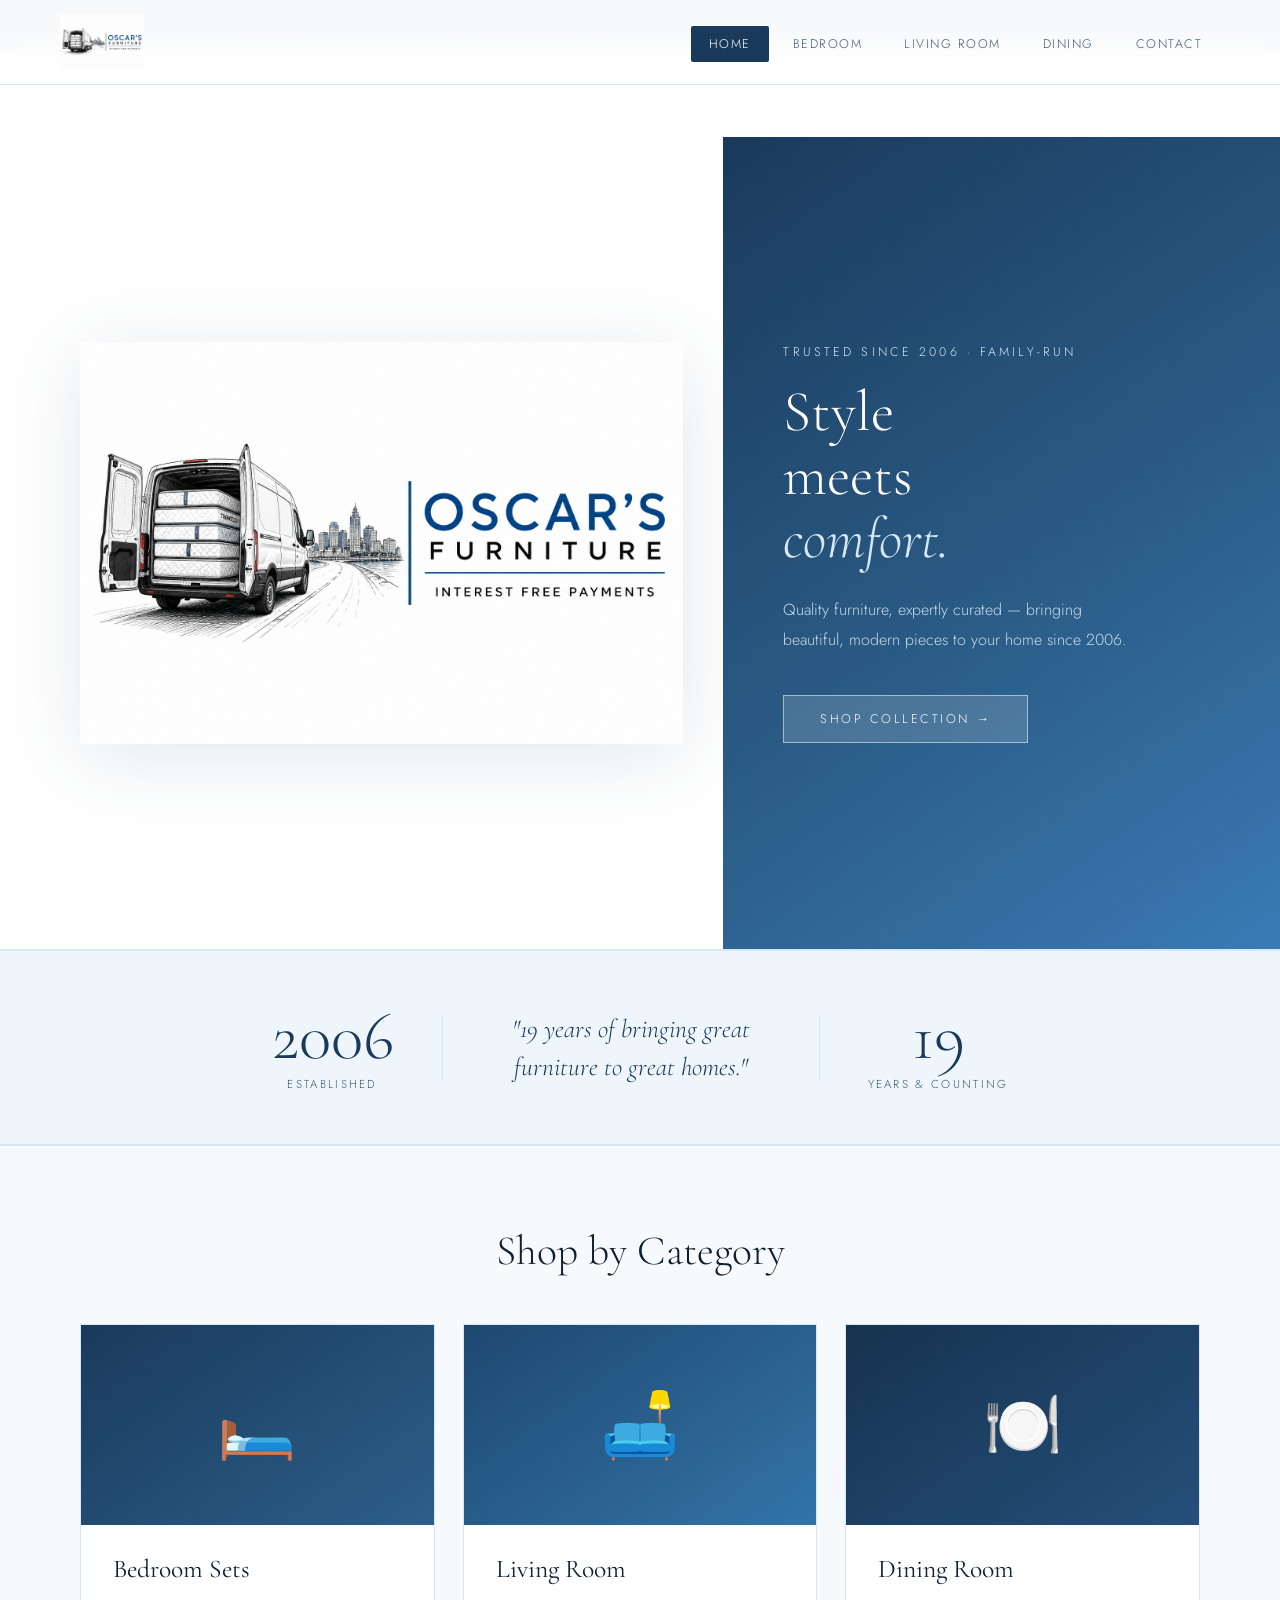
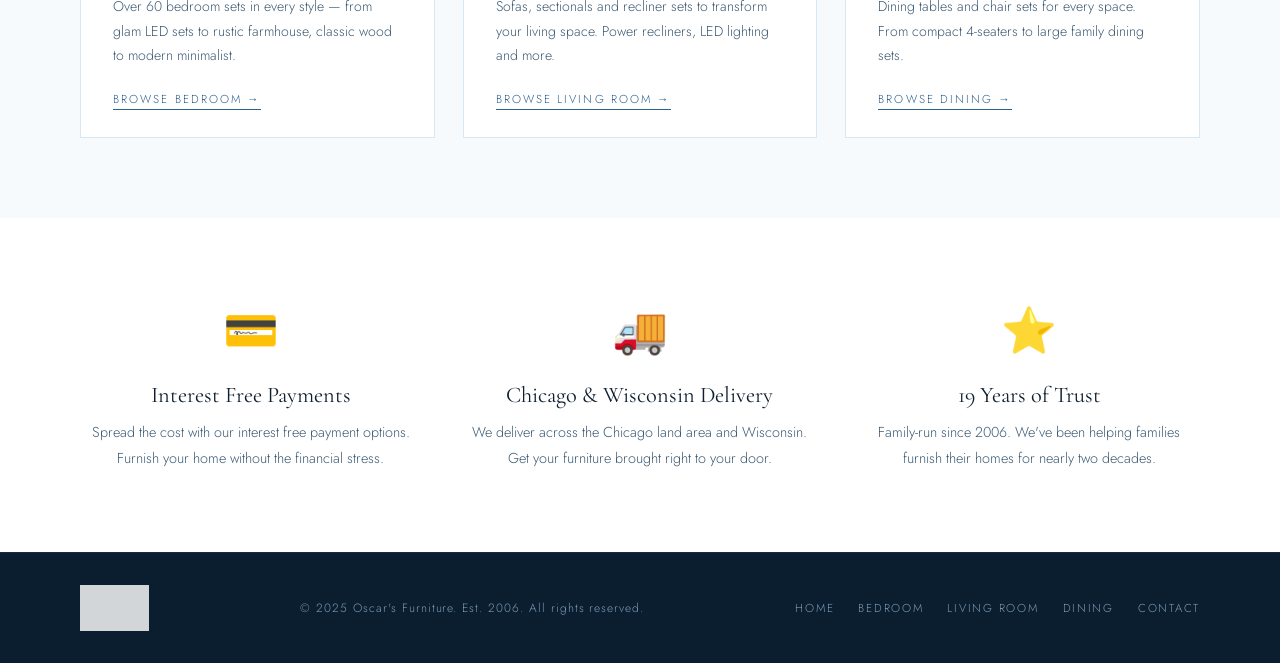
==== commit c5bfda6e: "Update index.html" ====
--- a/index.html
+++ b/index.html
@@ -17,7 +17,7 @@
     <ul class="nav-links">
       <li><a href="index.html" class="active">Home</a></li>
       <li><a href="bedroom.html">Bedroom</a></li>
-      <li><a href="living-room.html">Living Room</a></li>
+      <li><a href="livingroom.html">Living Room</a></li>
       <li><a href="dining.html">Dining</a></li>
       <li><a href="contact.html">Contact</a></li>
     </ul>
@@ -32,7 +32,6 @@
       <span>Delivery To Chicago Land Area</span><span class="dot">·</span>
       <span>19 Years of Excellence</span><span class="dot">·</span>
       <span>Delivery to the Wisconsin Area</span><span class="dot">·</span>
-      <span>Carefully Curated</span><span class="dot">·</span>
       <span>Family-Run Since 2006</span><span class="dot">·</span>
       <span>Est. 2006</span><span class="dot">·</span>
       <span>Premium Quality</span><span class="dot">·</span>
@@ -40,7 +39,6 @@
       <span>Delivery To Chicago Land Area</span><span class="dot">·</span>
       <span>19 Years of Excellence</span><span class="dot">·</span>
       <span>Delivery to the Wisconsin Area</span><span class="dot">·</span>
-      <span>Carefully Curated</span><span class="dot">·</span>
       <span>Family-Run Since 2006</span><span class="dot">·</span>
     </div>
   </div>
@@ -54,26 +52,32 @@
       <p class="home-eyebrow">Trusted Since 2006 · Family-Run</p>
       <h1 class="home-title">Style<br>meets<br><em>comfort.</em></h1>
       <p class="home-sub">Quality furniture, expertly curated — bringing beautiful, modern pieces to your home since 2006.</p>
-      <a href="bedroom.html" class="enquire-btn" style="display:inline-block;padding:14px 32px;background:rgba(255,255,255,0.15);border:1px solid rgba(255,255,255,0.4);color:#fff;font-size:0.7rem;letter-spacing:0.22em;text-transform:uppercase;text-decoration:none;transition:all 0.3s;">Shop Collection →</a>
+      <a href="bedroom.html" class="home-cta">Shop Collection →</a>
     </div>
   </section>
 
   <!-- MILESTONE -->
   <div class="milestone-strip">
-    <div><div class="milestone-num">2006</div><div class="milestone-text">Established</div></div>
+    <div>
+      <div class="milestone-num">2006</div>
+      <div class="milestone-text">Established</div>
+    </div>
     <div class="milestone-divider"></div>
     <p class="milestone-tagline">"19 years of bringing great furniture to great homes."</p>
     <div class="milestone-divider"></div>
-    <div><div class="milestone-num">19</div><div class="milestone-text">Years &amp; Counting</div></div>
+    <div>
+      <div class="milestone-num">19</div>
+      <div class="milestone-text">Years &amp; Counting</div>
+    </div>
   </div>
 
   <!-- CATEGORY CARDS -->
   <div class="home-categories">
-    <h2>Shop by Category</h2>
+    <h2 class="home-categories-title">Shop by Category</h2>
     <div class="category-cards">
 
       <a href="bedroom.html" class="category-card reveal">
-        <div class="category-card-img bedroom">🛏️</div>
+        <div class="category-card-img cat-bedroom">🛏️</div>
         <div class="category-card-body">
           <h3>Bedroom Sets</h3>
           <p>Over 60 bedroom sets in every style — from glam LED sets to rustic farmhouse, classic wood to modern minimalist.</p>
@@ -81,8 +85,8 @@
         </div>
       </a>
 
-      <a href="living-room.html" class="category-card reveal">
-        <div class="category-card-img living">🛋️</div>
+      <a href="livingroom.html" class="category-card reveal">
+        <div class="category-card-img cat-living">🛋️</div>
         <div class="category-card-body">
           <h3>Living Room</h3>
           <p>Sofas, sectionals and recliner sets to transform your living space. Power recliners, LED lighting and more.</p>
@@ -91,7 +95,7 @@
       </a>
 
       <a href="dining.html" class="category-card reveal">
-        <div class="category-card-img dining">🍽️</div>
+        <div class="category-card-img cat-dining">🍽️</div>
         <div class="category-card-body">
           <h3>Dining Room</h3>
           <p>Dining tables and chair sets for every space. From compact 4-seaters to large family dining sets.</p>
@@ -103,21 +107,21 @@
   </div>
 
   <!-- WHY US -->
-  <div style="padding:80px;background:var(--white);display:grid;grid-template-columns:repeat(3,1fr);gap:40px;text-align:center;">
-    <div class="reveal">
-      <div style="font-size:2.5rem;margin-bottom:16px;">💳</div>
-      <h3 style="font-family:'Cormorant Garamond',serif;font-size:1.4rem;font-weight:400;color:var(--text-dark);margin-bottom:10px;">Interest Free Payments</h3>
-      <p style="font-size:0.78rem;line-height:1.8;color:var(--text-muted);">Spread the cost with our interest free payment options. Furnish your home without the financial stress.</p>
+  <div class="why-us">
+    <div class="why-us-item reveal">
+      <div class="why-us-icon">💳</div>
+      <h3>Interest Free Payments</h3>
+      <p>Spread the cost with our interest free payment options. Furnish your home without the financial stress.</p>
     </div>
-    <div class="reveal">
-      <div style="font-size:2.5rem;margin-bottom:16px;">🚚</div>
-      <h3 style="font-family:'Cormorant Garamond',serif;font-size:1.4rem;font-weight:400;color:var(--text-dark);margin-bottom:10px;">Chicago &amp; Wisconsin Delivery</h3>
-      <p style="font-size:0.78rem;line-height:1.8;color:var(--text-muted);">We deliver across the Chicago land area and Wisconsin. Get your furniture brought right to your door.</p>
+    <div class="why-us-item reveal">
+      <div class="why-us-icon">🚚</div>
+      <h3>Chicago &amp; Wisconsin Delivery</h3>
+      <p>We deliver across the Chicago land area and Wisconsin. Get your furniture brought right to your door.</p>
     </div>
-    <div class="reveal">
-      <div style="font-size:2.5rem;margin-bottom:16px;">⭐</div>
-      <h3 style="font-family:'Cormorant Garamond',serif;font-size:1.4rem;font-weight:400;color:var(--text-dark);margin-bottom:10px;">19 Years of Trust</h3>
-      <p style="font-size:0.78rem;line-height:1.8;color:var(--text-muted);">Family-run since 2006. We've been helping families furnish their homes for nearly two decades.</p>
+    <div class="why-us-item reveal">
+      <div class="why-us-icon">⭐</div>
+      <h3>19 Years of Trust</h3>
+      <p>Family-run since 2006. We've been helping families furnish their homes for nearly two decades.</p>
     </div>
   </div>
 
@@ -128,7 +132,7 @@
     <div class="footer-links">
       <a href="index.html">Home</a>
       <a href="bedroom.html">Bedroom</a>
-      <a href="living-room.html">Living Room</a>
+      <a href="livingroom.html">Living Room</a>
       <a href="dining.html">Dining</a>
       <a href="contact.html">Contact</a>
     </div>
--- a/styles.css
+++ b/styles.css
@@ -20,6 +20,7 @@
   color: var(--text-dark);
   font-weight: 300;
   overflow-x: hidden;
+  font-size: 16px;
 }
 
 /* ── NAV ── */
@@ -38,12 +39,17 @@
 .nav-logo-img { height: 56px; width: auto; object-fit: contain; transition: height 0.4s ease; }
 nav.scrolled .nav-logo-img { height: 42px; }
 
-.nav-links { display: flex; gap: 8px; list-style: none; align-items: center; }
+.nav-links { display: flex; gap: 6px; list-style: none; align-items: center; }
 .nav-links a {
-  text-decoration: none; font-size: 0.7rem;
-  letter-spacing: 0.15em; text-transform: uppercase;
-  color: var(--text-mid); padding: 8px 16px;
-  border-radius: 2px; transition: all 0.3s;
+  text-decoration: none;
+  font-size: 0.78rem;
+  letter-spacing: 0.12em;
+  text-transform: uppercase;
+  color: var(--text-mid);
+  padding: 9px 18px;
+  border-radius: 2px;
+  transition: all 0.25s;
+  white-space: nowrap;
 }
 .nav-links a:hover { color: var(--white); background: var(--blue-mid); }
 .nav-links a.active { color: var(--white); background: var(--blue-deep); }
@@ -51,8 +57,153 @@
 /* ── MARQUEE ── */
 .marquee-wrap { background: var(--blue-deep); padding: 13px 0; overflow: hidden; white-space: nowrap; }
 .marquee-track { display: inline-block; animation: marquee 32s linear infinite; }
-.marquee-track span { font-size: 0.6rem; letter-spacing: 0.28em; text-transform: uppercase; color: var(--blue-light); margin: 0 36px; }
+.marquee-track span { font-size: 0.72rem; letter-spacing: 0.22em; text-transform: uppercase; color: var(--blue-light); margin: 0 36px; }
 .marquee-track span.dot { color: rgba(255,255,255,0.3); letter-spacing: 0; margin: 0 10px; }
+
+/* ── HOME HERO ── */
+.home-hero {
+  min-height: 100vh;
+  padding-top: 88px;
+  display: grid;
+  grid-template-columns: 1.3fr 1fr;
+  align-items: stretch;
+}
+.home-hero-left {
+  background: var(--white);
+  display: flex; align-items: center; justify-content: center;
+  padding: 60px 40px 60px 80px;
+  opacity: 0; animation: fadeIn 1s 0.2s forwards;
+}
+.home-hero-left img {
+  width: 100%; max-width: 680px; height: auto;
+  object-fit: contain;
+  filter: drop-shadow(0 12px 40px rgba(26,58,92,0.12));
+}
+.home-hero-right {
+  background: linear-gradient(145deg, #1A3A5C 0%, #2C5F8A 60%, #3A7AB5 100%);
+  display: flex; flex-direction: column; justify-content: center;
+  padding: 80px 60px;
+  opacity: 0; animation: fadeIn 1s 0.5s forwards;
+}
+.home-eyebrow {
+  font-size: 0.78rem;
+  letter-spacing: 0.25em;
+  text-transform: uppercase;
+  color: var(--blue-light);
+  margin-bottom: 20px;
+  opacity: 0; animation: fadeUp 0.9s 0.7s forwards;
+}
+.home-title {
+  font-family: 'Cormorant Garamond', serif;
+  font-size: clamp(3rem, 4.5vw, 5rem);
+  font-weight: 300;
+  line-height: 1.1;
+  color: var(--white);
+  margin-bottom: 24px;
+  opacity: 0; animation: fadeUp 0.9s 0.85s forwards;
+}
+.home-title em { font-style: italic; color: var(--blue-light); }
+.home-sub {
+  font-size: 1rem;
+  line-height: 1.85;
+  color: rgba(214,232,245,0.9);
+  max-width: 360px;
+  margin-bottom: 40px;
+  opacity: 0; animation: fadeUp 0.9s 1s forwards;
+}
+.home-cta {
+  display: inline-block;
+  padding: 14px 36px;
+  background: rgba(255,255,255,0.15);
+  border: 1px solid rgba(255,255,255,0.5);
+  color: var(--white);
+  font-size: 0.78rem;
+  letter-spacing: 0.2em;
+  text-transform: uppercase;
+  text-decoration: none;
+  transition: background 0.3s;
+  width: fit-content;
+  opacity: 0; animation: fadeUp 0.9s 1.15s forwards;
+}
+.home-cta:hover { background: rgba(255,255,255,0.28); }
+
+/* ── MILESTONE ── */
+.milestone-strip {
+  background: var(--blue-pale);
+  border-top: 2px solid var(--blue-light);
+  border-bottom: 2px solid var(--blue-light);
+  padding: 52px 80px;
+  display: flex; align-items: center; justify-content: center;
+  gap: 48px; text-align: center;
+}
+.milestone-divider { width: 1px; height: 64px; background: var(--blue-light); }
+.milestone-num {
+  font-family: 'Cormorant Garamond', serif;
+  font-size: 4.2rem; font-weight: 300;
+  color: var(--blue-deep); line-height: 1;
+}
+.milestone-text {
+  font-size: 0.72rem; letter-spacing: 0.2em;
+  text-transform: uppercase; color: var(--text-mid); margin-top: 6px;
+}
+.milestone-tagline {
+  font-family: 'Cormorant Garamond', serif;
+  font-size: 1.6rem; font-weight: 300;
+  color: var(--blue-deep); font-style: italic;
+  max-width: 280px; line-height: 1.45;
+}
+
+/* ── CATEGORY CARDS ── */
+.home-categories { padding: 80px; background: var(--off-white); }
+.home-categories-title {
+  font-family: 'Cormorant Garamond', serif;
+  font-size: 2.6rem; font-weight: 300;
+  color: var(--text-dark); text-align: center;
+  margin-bottom: 48px;
+}
+.category-cards { display: grid; grid-template-columns: repeat(3,1fr); gap: 28px; }
+.category-card {
+  display: block; text-decoration: none;
+  background: var(--white);
+  border: 1px solid var(--blue-light);
+  overflow: hidden;
+  transition: transform 0.3s, box-shadow 0.3s;
+}
+.category-card:hover { transform: translateY(-4px); box-shadow: 0 12px 40px rgba(26,58,92,0.14); }
+.category-card-img {
+  width: 100%; height: 200px;
+  display: flex; align-items: center; justify-content: center;
+  font-size: 4rem;
+}
+.cat-bedroom { background: linear-gradient(145deg, #1A3A5C, #2C5F8A); }
+.cat-living  { background: linear-gradient(145deg, #1E4870, #3374A8); }
+.cat-dining  { background: linear-gradient(145deg, #163350, #254F7A); }
+.category-card-body { padding: 28px 32px; }
+.category-card-body h3 {
+  font-family: 'Cormorant Garamond', serif;
+  font-size: 1.6rem; font-weight: 400;
+  color: var(--text-dark); margin-bottom: 10px;
+}
+.category-card-body p {
+  font-size: 0.88rem; color: var(--text-mid);
+  line-height: 1.75; margin-bottom: 18px;
+}
+.category-card-body span {
+  font-size: 0.72rem; letter-spacing: 0.18em;
+  text-transform: uppercase; color: var(--blue-mid);
+  border-bottom: 1px solid var(--blue-mid); padding-bottom: 2px;
+}
+
+/* ── WHY US ── */
+.why-us { padding: 80px; background: var(--white); display: grid; grid-template-columns: repeat(3,1fr); gap: 48px; }
+.why-us-item { text-align: center; }
+.why-us-icon { font-size: 2.8rem; margin-bottom: 18px; }
+.why-us-item h3 {
+  font-family: 'Cormorant Garamond', serif;
+  font-size: 1.4rem; font-weight: 400;
+  color: var(--text-dark); margin-bottom: 12px;
+}
+.why-us-item p { font-size: 0.9rem; line-height: 1.8; color: var(--text-mid); }
 
 /* ── PAGE HERO (inner pages) ── */
 .page-hero {
@@ -60,108 +211,185 @@
   background: linear-gradient(135deg, var(--blue-deep) 0%, var(--blue-mid) 100%);
   text-align: center;
 }
-.page-hero .page-hero-label {
-  font-size: 0.65rem; letter-spacing: 0.35em; text-transform: uppercase;
-  color: var(--blue-light); margin-bottom: 16px;
+.page-hero-label {
+  font-size: 0.72rem; letter-spacing: 0.3em;
+  text-transform: uppercase; color: var(--blue-light); margin-bottom: 16px;
 }
 .page-hero h1 {
   font-family: 'Cormorant Garamond', serif;
-  font-size: clamp(2.5rem, 5vw, 4rem); font-weight: 300;
-  color: var(--white); line-height: 1.15;
+  font-size: clamp(2.8rem, 5vw, 4.5rem);
+  font-weight: 300; color: var(--white); line-height: 1.15;
 }
 .page-hero h1 em { font-style: italic; color: var(--blue-light); }
 
-/* ── SECTION BASE ── */
-.section-label { font-size: 0.62rem; letter-spacing: 0.3em; text-transform: uppercase; color: var(--blue-mid); margin-bottom: 12px; }
-.section-title { font-family: 'Cormorant Garamond', serif; font-size: clamp(2rem, 3vw, 3rem); font-weight: 300; line-height: 1.15; color: var(--text-dark); margin-bottom: 48px; }
-
-/* ── PRODUCT GRID ── */
+/* ── COMING SOON ── */
+.coming-soon {
+  padding: 120px 80px;
+  text-align: center;
+  background: var(--white);
+}
+.coming-soon-icon { font-size: 4.5rem; margin-bottom: 28px; }
+.coming-soon h2 {
+  font-family: 'Cormorant Garamond', serif;
+  font-size: 3rem; font-weight: 300;
+  color: var(--text-dark); margin-bottom: 20px;
+}
+.coming-soon p {
+  font-size: 1rem; color: var(--text-mid);
+  line-height: 1.85; max-width: 520px;
+  margin: 0 auto 40px;
+}
+.cta-btn {
+  display: inline-block;
+  background: var(--blue-deep); color: var(--white);
+  padding: 16px 44px;
+  font-size: 0.78rem; letter-spacing: 0.2em;
+  text-transform: uppercase; text-decoration: none;
+  transition: background 0.3s;
+}
+.cta-btn:hover { background: var(--blue-mid); }
+
+/* ── PRODUCTS ── */
 .products-section { padding: 60px 80px; }
 .products-section--alt { background: var(--off-white); }
-
-.products-grid { display: grid; grid-template-columns: repeat(4, 1fr); gap: 24px; }
-.products-grid--3col { grid-template-columns: repeat(3, 1fr); }
-.products-grid--2col { grid-template-columns: repeat(2, 1fr); }
-
-.product-card { cursor: pointer; background: var(--white); border: 1px solid var(--blue-light); transition: box-shadow 0.3s, transform 0.3s; }
+.section-label {
+  font-size: 0.72rem; letter-spacing: 0.28em;
+  text-transform: uppercase; color: var(--blue-mid); margin-bottom: 10px;
+}
+.section-title {
+  font-family: 'Cormorant Garamond', serif;
+  font-size: clamp(2rem, 3vw, 3rem);
+  font-weight: 300; color: var(--text-dark); margin-bottom: 48px;
+}
+.products-grid { display: grid; grid-template-columns: repeat(4,1fr); gap: 24px; }
+
+.product-card {
+  cursor: pointer; background: var(--white);
+  border: 1px solid var(--blue-light);
+  transition: box-shadow 0.3s, transform 0.3s;
+}
 .product-card:hover { box-shadow: 0 8px 32px rgba(26,58,92,0.12); transform: translateY(-3px); }
-
 .product-img { width: 100%; aspect-ratio: 4/3; overflow: hidden; position: relative; background: var(--blue-pale); }
 .product-img img { width: 100%; height: 100%; object-fit: cover; display: block; transition: transform 0.5s ease; }
 .product-card:hover .product-img img { transform: scale(1.05); }
-
 .product-overlay {
   position: absolute; bottom: 0; left: 0; right: 0; padding: 16px;
   background: linear-gradient(to top, rgba(14,31,48,0.8) 0%, transparent 100%);
-  opacity: 0; transition: opacity 0.4s; display: flex; justify-content: center;
+  opacity: 0; transition: opacity 0.4s;
+  display: flex; justify-content: center; align-items: flex-end;
 }
 .product-card:hover .product-overlay { opacity: 1; }
 .enquire-btn {
-  font-size: 0.65rem; letter-spacing: 0.2em; text-transform: uppercase;
-  color: var(--white); border: 1px solid rgba(255,255,255,0.6);
-  padding: 8px 20px; text-decoration: none; transition: background 0.3s;
+  font-size: 0.72rem; letter-spacing: 0.18em; text-transform: uppercase;
+  color: var(--white); border: 1px solid rgba(255,255,255,0.7);
+  padding: 9px 22px; text-decoration: none; transition: background 0.3s;
 }
 .enquire-btn:hover { background: rgba(255,255,255,0.2); }
-
-/* Badges */
-.product-badge { position: absolute; top: 12px; left: 12px; font-size: 0.58rem; letter-spacing: 0.15em; text-transform: uppercase; padding: 4px 10px; font-weight: 400; }
+.product-badge {
+  position: absolute; top: 12px; left: 12px;
+  font-size: 0.65rem; letter-spacing: 0.12em;
+  text-transform: uppercase; padding: 5px 11px; font-weight: 400;
+}
 .product-badge--new { background: var(--blue-mid); color: white; }
 .product-badge--closeout { background: #c0392b; color: white; }
-
-.product-info { padding: 16px; }
-.product-cat { font-size: 0.58rem; letter-spacing: 0.18em; text-transform: uppercase; color: var(--text-muted); margin-bottom: 6px; }
-.product-name { font-family: 'Cormorant Garamond', serif; font-size: 1.05rem; font-weight: 400; color: var(--text-dark); margin-bottom: 10px; line-height: 1.3; }
-.product-desc { font-size: 0.73rem; line-height: 1.65; color: var(--text-muted); margin-bottom: 10px; }
-
+.product-info { padding: 18px; }
+.product-cat {
+  font-size: 0.65rem; letter-spacing: 0.15em;
+  text-transform: uppercase; color: var(--text-muted); margin-bottom: 7px;
+}
+.product-name {
+  font-family: 'Cormorant Garamond', serif;
+  font-size: 1.1rem; font-weight: 400;
+  color: var(--text-dark); margin-bottom: 12px; line-height: 1.3;
+}
 .price-tiers { display: flex; gap: 20px; flex-wrap: wrap; }
-.price-tier { display: flex; flex-direction: column; gap: 2px; }
-.price-tier-label { font-size: 0.56rem; letter-spacing: 0.12em; text-transform: uppercase; color: var(--text-muted); }
-.price-tier-val { font-family: 'Cormorant Garamond', serif; font-size: 1.1rem; color: var(--blue-deep); font-weight: 500; }
-.product-price { font-family: 'Cormorant Garamond', serif; font-size: 1.1rem; color: var(--blue-deep); font-weight: 500; }
-
-/* Placeholder */
-.product-img--placeholder { background: linear-gradient(160deg, #1A3A5C, #2C5F8A); }
-.placeholder-inner { display: flex; flex-direction: column; align-items: center; justify-content: center; gap: 14px; width: 100%; height: 100%; padding: 20px; }
-.placeholder-text { font-size: 0.68rem; letter-spacing: 0.1em; color: rgba(255,255,255,0.6); text-align: center; text-transform: uppercase; line-height: 1.6; }
-
-/* ── CONTACT SECTION ── */
+.price-tier { display: flex; flex-direction: column; gap: 3px; }
+.price-tier-label {
+  font-size: 0.62rem; letter-spacing: 0.1em;
+  text-transform: uppercase; color: var(--text-muted);
+}
+.price-tier-val {
+  font-family: 'Cormorant Garamond', serif;
+  font-size: 1.15rem; color: var(--blue-deep); font-weight: 500;
+}
+.product-price {
+  font-family: 'Cormorant Garamond', serif;
+  font-size: 1.15rem; color: var(--blue-deep); font-weight: 500;
+}
+
+/* ── CONTACT PAGE ── */
 .contact-section {
   display: grid; grid-template-columns: 1fr 1fr;
   gap: 80px; padding: 80px;
   background: var(--blue-deep);
 }
-.contact-section .section-title { color: var(--white); margin-bottom: 12px; }
-.contact-section .section-label { color: var(--blue-light); }
-.contact-tagline { font-size: 0.88rem; line-height: 1.9; color: var(--text-muted); margin-bottom: 40px; }
-.contact-details { display: flex; flex-direction: column; gap: 24px; }
-.contact-item-label { font-size: 0.6rem; letter-spacing: 0.25em; text-transform: uppercase; color: var(--blue-light); margin-bottom: 4px; }
-.contact-item-val { font-family: 'Cormorant Garamond', serif; font-size: 1.1rem; color: var(--white); font-weight: 300; }
-.contact-form { display: flex; flex-direction: column; gap: 20px; }
+.contact-left-title {
+  font-family: 'Cormorant Garamond', serif;
+  font-size: 2.8rem; font-weight: 300;
+  color: var(--white); line-height: 1.2;
+  margin-bottom: 16px;
+}
+.contact-label {
+  font-size: 0.72rem; letter-spacing: 0.28em;
+  text-transform: uppercase; color: var(--blue-light); margin-bottom: 12px;
+}
+.contact-tagline {
+  font-size: 0.95rem; line-height: 1.9;
+  color: rgba(214,232,245,0.8); margin-bottom: 44px;
+}
+.contact-details { display: flex; flex-direction: column; gap: 28px; }
+.contact-item-label {
+  font-size: 0.68rem; letter-spacing: 0.22em;
+  text-transform: uppercase; color: var(--blue-light); margin-bottom: 5px;
+}
+.contact-item-val {
+  font-family: 'Cormorant Garamond', serif;
+  font-size: 1.2rem; color: var(--white); font-weight: 300;
+}
+.contact-form { display: flex; flex-direction: column; gap: 22px; }
 .form-row { display: grid; grid-template-columns: 1fr 1fr; gap: 16px; }
 .form-group { display: flex; flex-direction: column; gap: 8px; }
-.form-group label { font-size: 0.6rem; letter-spacing: 0.22em; text-transform: uppercase; color: var(--text-muted); }
+.form-group label {
+  font-size: 0.72rem; letter-spacing: 0.18em;
+  text-transform: uppercase; color: var(--blue-light);
+}
 .form-group input, .form-group textarea, .form-group select {
-  background: rgba(255,255,255,0.06); border: 1px solid rgba(255,255,255,0.12);
-  color: var(--white); padding: 13px 16px; font-family: 'Jost', sans-serif;
-  font-size: 0.85rem; font-weight: 300; outline: none;
-  transition: border-color 0.3s; resize: none; appearance: none;
-}
-.form-group input::placeholder, .form-group textarea::placeholder { color: rgba(122,154,181,0.5); }
+  background: rgba(255,255,255,0.08);
+  border: 1px solid rgba(255,255,255,0.2);
+  color: var(--white); padding: 14px 18px;
+  font-family: 'Jost', sans-serif;
+  font-size: 0.95rem; font-weight: 300;
+  outline: none; transition: border-color 0.3s;
+  resize: none; appearance: none;
+}
+.form-group input::placeholder, .form-group textarea::placeholder { color: rgba(214,232,245,0.4); }
 .form-group input:focus, .form-group textarea:focus, .form-group select:focus { border-color: var(--blue-light); }
-.form-group select option { background: var(--blue-deep); }
-.submit-btn { align-self: flex-start; background: var(--white); color: var(--blue-deep); border: none; padding: 15px 40px; font-family: 'Jost', sans-serif; font-size: 0.68rem; letter-spacing: 0.22em; text-transform: uppercase; cursor: pointer; font-weight: 400; transition: background 0.3s, transform 0.2s; }
+.form-group select option { background: var(--blue-deep); color: var(--white); }
+.submit-btn {
+  align-self: flex-start; background: var(--white);
+  color: var(--blue-deep); border: none;
+  padding: 16px 44px;
+  font-family: 'Jost', sans-serif;
+  font-size: 0.8rem; letter-spacing: 0.2em;
+  text-transform: uppercase; cursor: pointer;
+  font-weight: 400; transition: background 0.3s, transform 0.2s;
+}
 .submit-btn:hover { background: var(--blue-light); transform: translateY(-1px); }
 
 /* ── FOOTER ── */
 footer {
-  background: #0B1E2F; padding: 28px 80px;
+  background: #0B1E2F; padding: 32px 80px;
   display: flex; justify-content: space-between; align-items: center;
   border-top: 1px solid rgba(255,255,255,0.06);
 }
-.footer-logo-img { height: 44px; width: auto; object-fit: contain; filter: brightness(0) invert(1); opacity: 0.8; }
-.footer-copy { font-size: 0.63rem; letter-spacing: 0.1em; color: var(--text-muted); }
+.footer-logo-img { height: 46px; width: auto; object-fit: contain; filter: brightness(0) invert(1); opacity: 0.82; }
+.footer-copy { font-size: 0.75rem; letter-spacing: 0.08em; color: var(--text-muted); }
 .footer-links { display: flex; gap: 24px; }
-.footer-links a { font-size: 0.6rem; letter-spacing: 0.18em; text-transform: uppercase; color: var(--text-muted); text-decoration: none; transition: color 0.3s; }
+.footer-links a {
+  font-size: 0.72rem; letter-spacing: 0.15em;
+  text-transform: uppercase; color: var(--text-muted);
+  text-decoration: none; transition: color 0.3s;
+}
 .footer-links a:hover { color: var(--blue-light); }
 
 /* ── ANIMATIONS ── */
@@ -171,86 +399,30 @@
 .reveal { opacity: 0; transform: translateY(28px); transition: opacity 0.7s ease, transform 0.7s ease; }
 .reveal.visible { opacity: 1; transform: translateY(0); }
 
-/* ── HOME PAGE SPECIFIC ── */
-.home-hero {
-  min-height: 100vh; padding-top: 88px;
-  display: grid; grid-template-columns: 1.3fr 1fr;
-  align-items: center;
-}
-.home-hero-left {
-  padding: 80px 60px 80px 80px;
-  background: var(--white);
-  opacity: 0; animation: fadeIn 1s 0.2s forwards;
-}
-.home-hero-left img { width: 100%; max-width: 680px; height: auto; object-fit: contain; filter: drop-shadow(0 12px 40px rgba(26,58,92,0.12)); }
-.home-hero-right {
-  background: linear-gradient(145deg, #1A3A5C 0%, #2C5F8A 60%, #3A7AB5 100%);
-  height: 100%; min-height: calc(100vh - 88px);
-  display: flex; flex-direction: column; justify-content: center;
-  padding: 80px 60px;
-  opacity: 0; animation: fadeIn 1s 0.5s forwards;
-}
-.home-eyebrow { font-size: 0.65rem; letter-spacing: 0.3em; text-transform: uppercase; color: var(--blue-light); margin-bottom: 24px; opacity: 0; animation: fadeUp 0.9s 0.7s forwards; }
-.home-title { font-family: 'Cormorant Garamond', serif; font-size: clamp(3rem, 5vw, 5rem); font-weight: 300; line-height: 1.08; color: var(--white); margin-bottom: 28px; opacity: 0; animation: fadeUp 0.9s 0.85s forwards; }
-.home-title em { font-style: italic; color: var(--blue-light); }
-.home-sub { font-size: 0.92rem; line-height: 1.9; color: rgba(214,232,245,0.85); max-width: 340px; margin-bottom: 44px; opacity: 0; animation: fadeUp 0.9s 1s forwards; }
-
-/* Category cards on home */
-.home-categories { padding: 80px; background: var(--off-white); }
-.home-categories h2 { font-family: 'Cormorant Garamond', serif; font-size: 2.4rem; font-weight: 300; color: var(--text-dark); margin-bottom: 48px; text-align: center; }
-.category-cards { display: grid; grid-template-columns: repeat(3, 1fr); gap: 28px; }
-.category-card {
-  display: block; text-decoration: none;
-  background: var(--white); border: 1px solid var(--blue-light);
-  overflow: hidden; transition: transform 0.3s, box-shadow 0.3s;
-}
-.category-card:hover { transform: translateY(-4px); box-shadow: 0 12px 40px rgba(26,58,92,0.14); }
-.category-card-img {
-  width: 100%; height: 220px;
-  display: flex; align-items: center; justify-content: center;
-  font-size: 4rem;
-}
-.category-card-img.bedroom { background: linear-gradient(145deg, #1A3A5C, #2C5F8A); }
-.category-card-img.living { background: linear-gradient(145deg, #1E4870, #3374A8); }
-.category-card-img.dining { background: linear-gradient(145deg, #163350, #254F7A); }
-.category-card-body { padding: 24px 28px; }
-.category-card-body h3 { font-family: 'Cormorant Garamond', serif; font-size: 1.5rem; font-weight: 400; color: var(--text-dark); margin-bottom: 8px; }
-.category-card-body p { font-size: 0.78rem; color: var(--text-muted); line-height: 1.7; margin-bottom: 16px; }
-.category-card-body span { font-size: 0.65rem; letter-spacing: 0.2em; text-transform: uppercase; color: var(--blue-mid); border-bottom: 1px solid var(--blue-mid); padding-bottom: 2px; }
-
-/* Milestone strip */
-.milestone-strip {
-  background: var(--blue-pale); border-top: 2px solid var(--blue-light); border-bottom: 2px solid var(--blue-light);
-  padding: 48px 80px; display: flex; align-items: center; justify-content: center; gap: 48px; text-align: center;
-}
-.milestone-divider { width: 1px; height: 60px; background: var(--blue-light); }
-.milestone-num { font-family: 'Cormorant Garamond', serif; font-size: 4rem; font-weight: 300; color: var(--blue-deep); line-height: 1; }
-.milestone-text { font-size: 0.65rem; letter-spacing: 0.22em; text-transform: uppercase; color: var(--text-mid); margin-top: 6px; }
-.milestone-tagline { font-family: 'Cormorant Garamond', serif; font-size: 1.5rem; font-weight: 300; color: var(--blue-deep); font-style: italic; max-width: 280px; line-height: 1.45; }
-
 /* ── RESPONSIVE ── */
 @media (max-width: 1100px) { .products-grid { grid-template-columns: repeat(3,1fr); } }
 @media (max-width: 900px) {
   nav { padding: 12px 24px; } nav.scrolled { padding: 8px 24px; }
   .nav-logo-img { height: 42px; }
-  .nav-links { gap: 4px; }
-  .nav-links a { padding: 6px 10px; font-size: 0.62rem; }
+  .nav-links a { font-size: 0.68rem; padding: 7px 12px; }
   .home-hero { grid-template-columns: 1fr; min-height: auto; }
   .home-hero-left { padding: 48px 24px 32px; }
-  .home-hero-right { min-height: auto; padding: 48px 28px; }
+  .home-hero-right { padding: 48px 28px; }
+  .home-sub { max-width: 100%; }
+  .milestone-strip { flex-direction: column; gap: 20px; padding: 40px 24px; }
+  .milestone-divider { width: 60px; height: 1px; }
   .home-categories { padding: 60px 24px; }
   .category-cards { grid-template-columns: 1fr; gap: 16px; }
-  .milestone-strip { flex-direction: column; gap: 20px; padding: 40px 24px; }
-  .milestone-divider { width: 60px; height: 1px; }
+  .why-us { grid-template-columns: 1fr; padding: 60px 24px; gap: 40px; }
   .products-section { padding: 48px 24px; }
   .products-grid { grid-template-columns: repeat(2,1fr); gap: 16px; }
-  .products-grid--2col { grid-template-columns: 1fr; }
   .page-hero { padding: 120px 28px 48px; }
-  .contact-section { grid-template-columns: 1fr; padding: 60px 28px; gap: 40px; }
+  .coming-soon { padding: 80px 28px; }
+  .contact-section { grid-template-columns: 1fr; padding: 60px 28px; gap: 48px; }
   .form-row { grid-template-columns: 1fr; }
   footer { flex-direction: column; gap: 16px; text-align: center; padding: 28px 24px; }
 }
 @media (max-width: 560px) {
-  .products-grid, .products-grid--3col { grid-template-columns: 1fr; }
+  .products-grid { grid-template-columns: 1fr; }
   .nav-links { display: none; }
 }
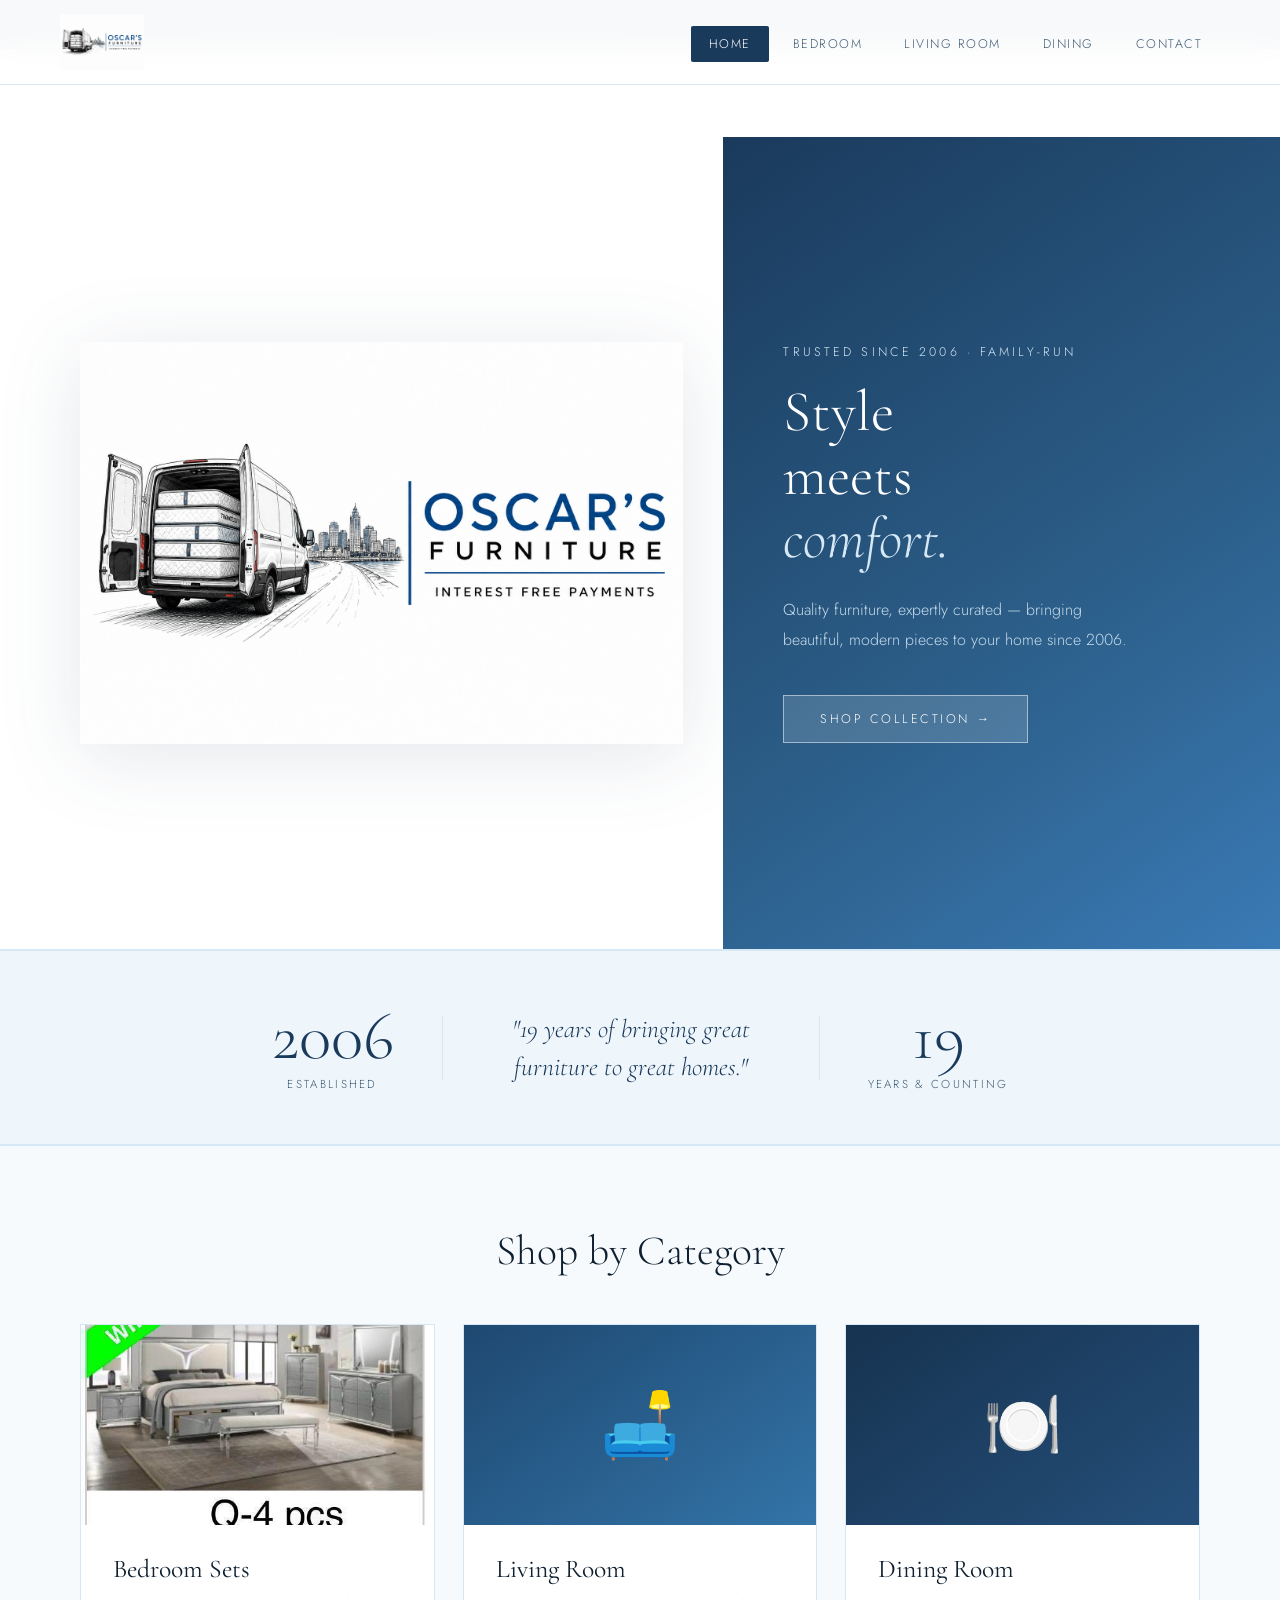
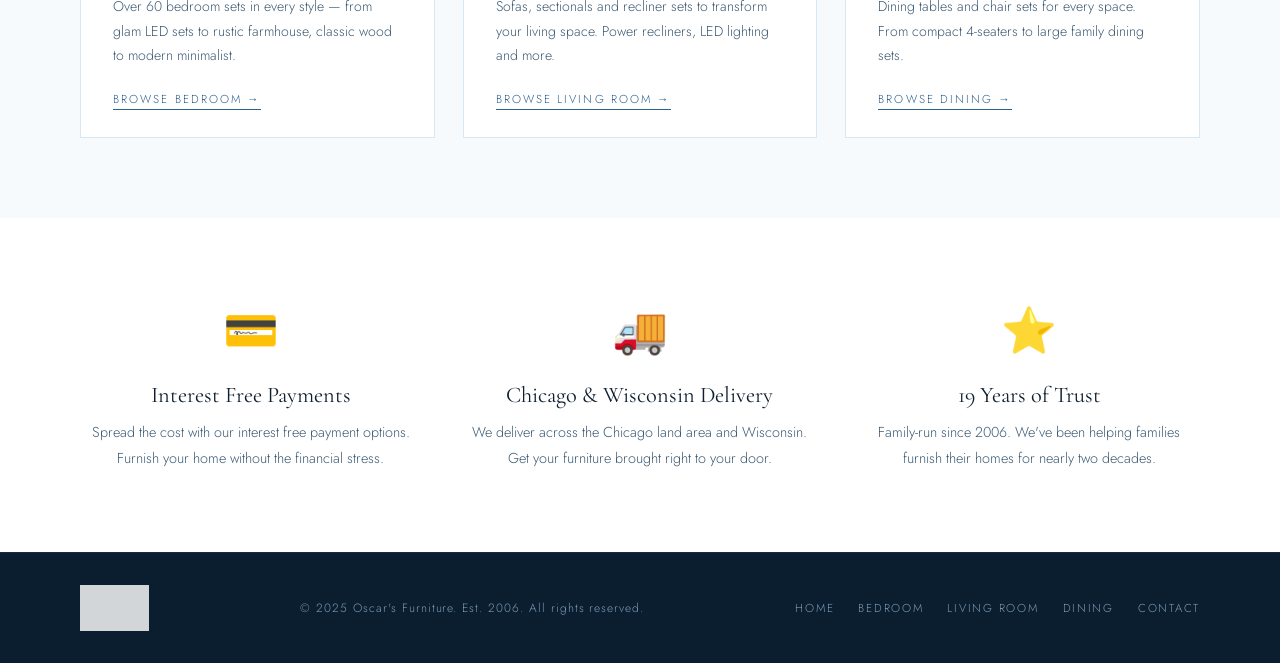
==== commit 1f69afca: "Update index.html" ====
--- a/index.html
+++ b/index.html
@@ -77,7 +77,7 @@
     <div class="category-cards">
 
       <a href="bedroom.html" class="category-card reveal">
-        <div class="category-card-img cat-bedroom">🛏️</div>
+        <div class="category-card-img cat-bedroom"><img src="images/images/b024.jpg" alt="Bedroom Sets" style="width:100%;height:100%;object-fit:cover;"/></div>
         <div class="category-card-body">
           <h3>Bedroom Sets</h3>
           <p>Over 60 bedroom sets in every style — from glam LED sets to rustic farmhouse, classic wood to modern minimalist.</p>
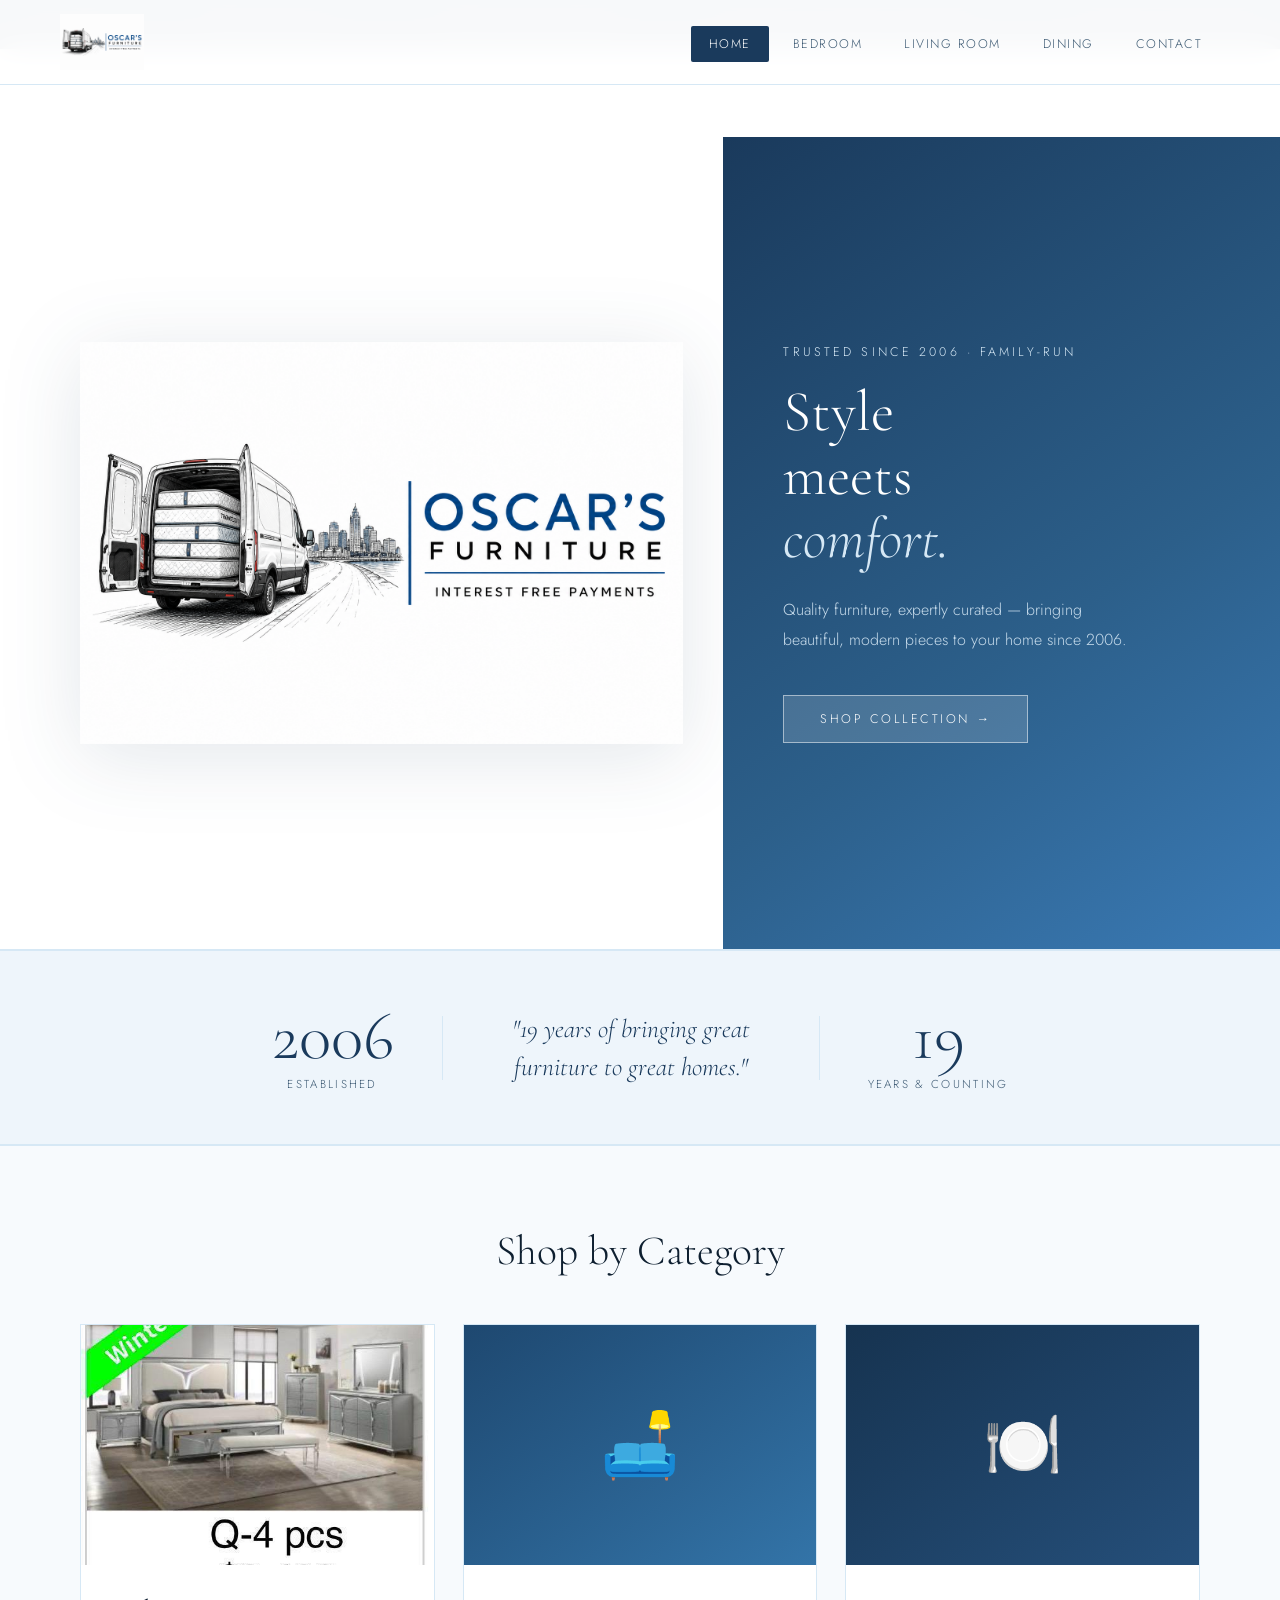
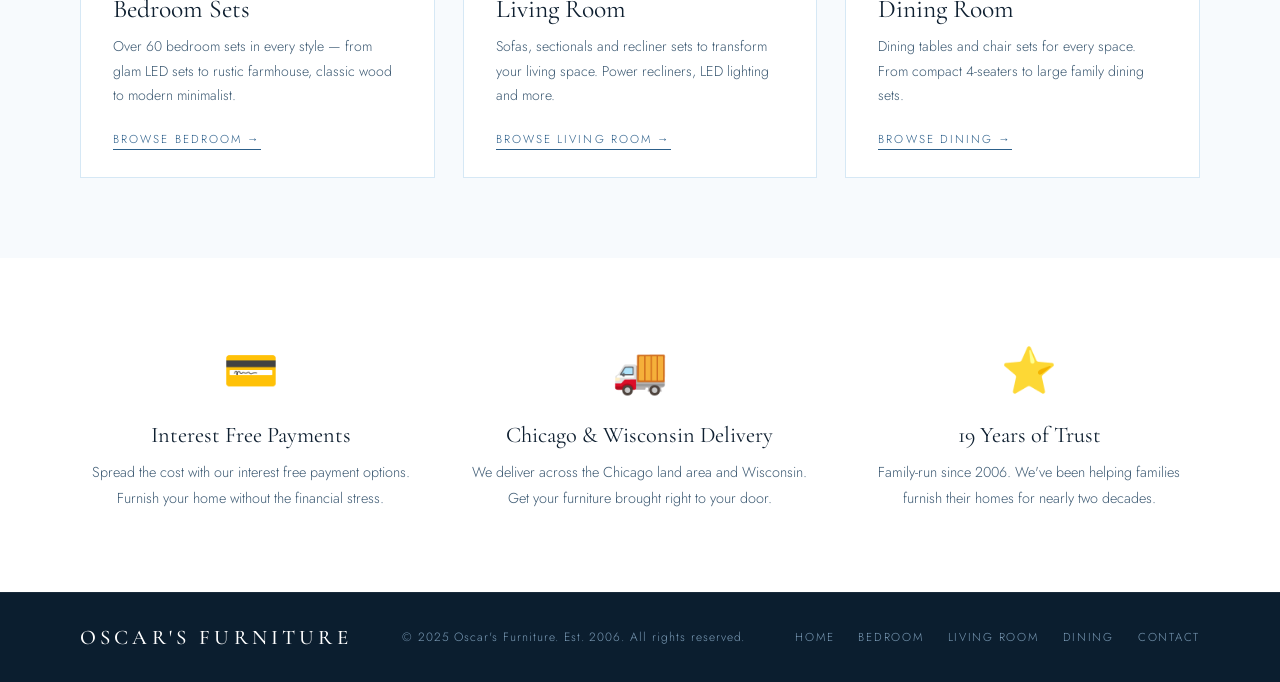
==== commit c453be7d: "Update index.html" ====
--- a/index.html
+++ b/index.html
@@ -77,7 +77,7 @@
     <div class="category-cards">
 
       <a href="bedroom.html" class="category-card reveal">
-        <div class="category-card-img cat-bedroom"><img src="images/images/b024.jpg" alt="Bedroom Sets" style="width:100%;height:100%;object-fit:cover;"/></div>
+        <div class="category-card-img cat-bedroom" style="overflow:hidden;"><img src="images/images/b024.jpg" alt="Bedroom Sets" style="width:100%;height:100%;object-fit:cover;display:block;" onerror="this.parentElement.innerHTML='🛏️';this.parentElement.style.fontSize='4rem';"/></div>
         <div class="category-card-body">
           <h3>Bedroom Sets</h3>
           <p>Over 60 bedroom sets in every style — from glam LED sets to rustic farmhouse, classic wood to modern minimalist.</p>
@@ -127,7 +127,7 @@
 
   <!-- FOOTER -->
   <footer>
-    <img src="Logo_png.png" alt="Oscar's Furniture" class="footer-logo-img"/>
+    <span class="footer-logo-text">Oscar's Furniture</span>
     <span class="footer-copy">© 2025 Oscar's Furniture. Est. 2006. All rights reserved.</span>
     <div class="footer-links">
       <a href="index.html">Home</a>
--- a/styles.css
+++ b/styles.css
@@ -171,7 +171,7 @@
 }
 .category-card:hover { transform: translateY(-4px); box-shadow: 0 12px 40px rgba(26,58,92,0.14); }
 .category-card-img {
-  width: 100%; height: 200px;
+  width: 100%; height: 240px; overflow: hidden;
   display: flex; align-items: center; justify-content: center;
   font-size: 4rem;
 }
@@ -382,7 +382,7 @@
   display: flex; justify-content: space-between; align-items: center;
   border-top: 1px solid rgba(255,255,255,0.06);
 }
-.footer-logo-img { height: 46px; width: auto; object-fit: contain; filter: brightness(0) invert(1); opacity: 0.82; }
+.footer-logo-text { font-family: 'Cormorant Garamond', serif; font-size: 1.3rem; font-weight: 500; letter-spacing: 0.2em; text-transform: uppercase; color: var(--white); }
 .footer-copy { font-size: 0.75rem; letter-spacing: 0.08em; color: var(--text-muted); }
 .footer-links { display: flex; gap: 24px; }
 .footer-links a {
